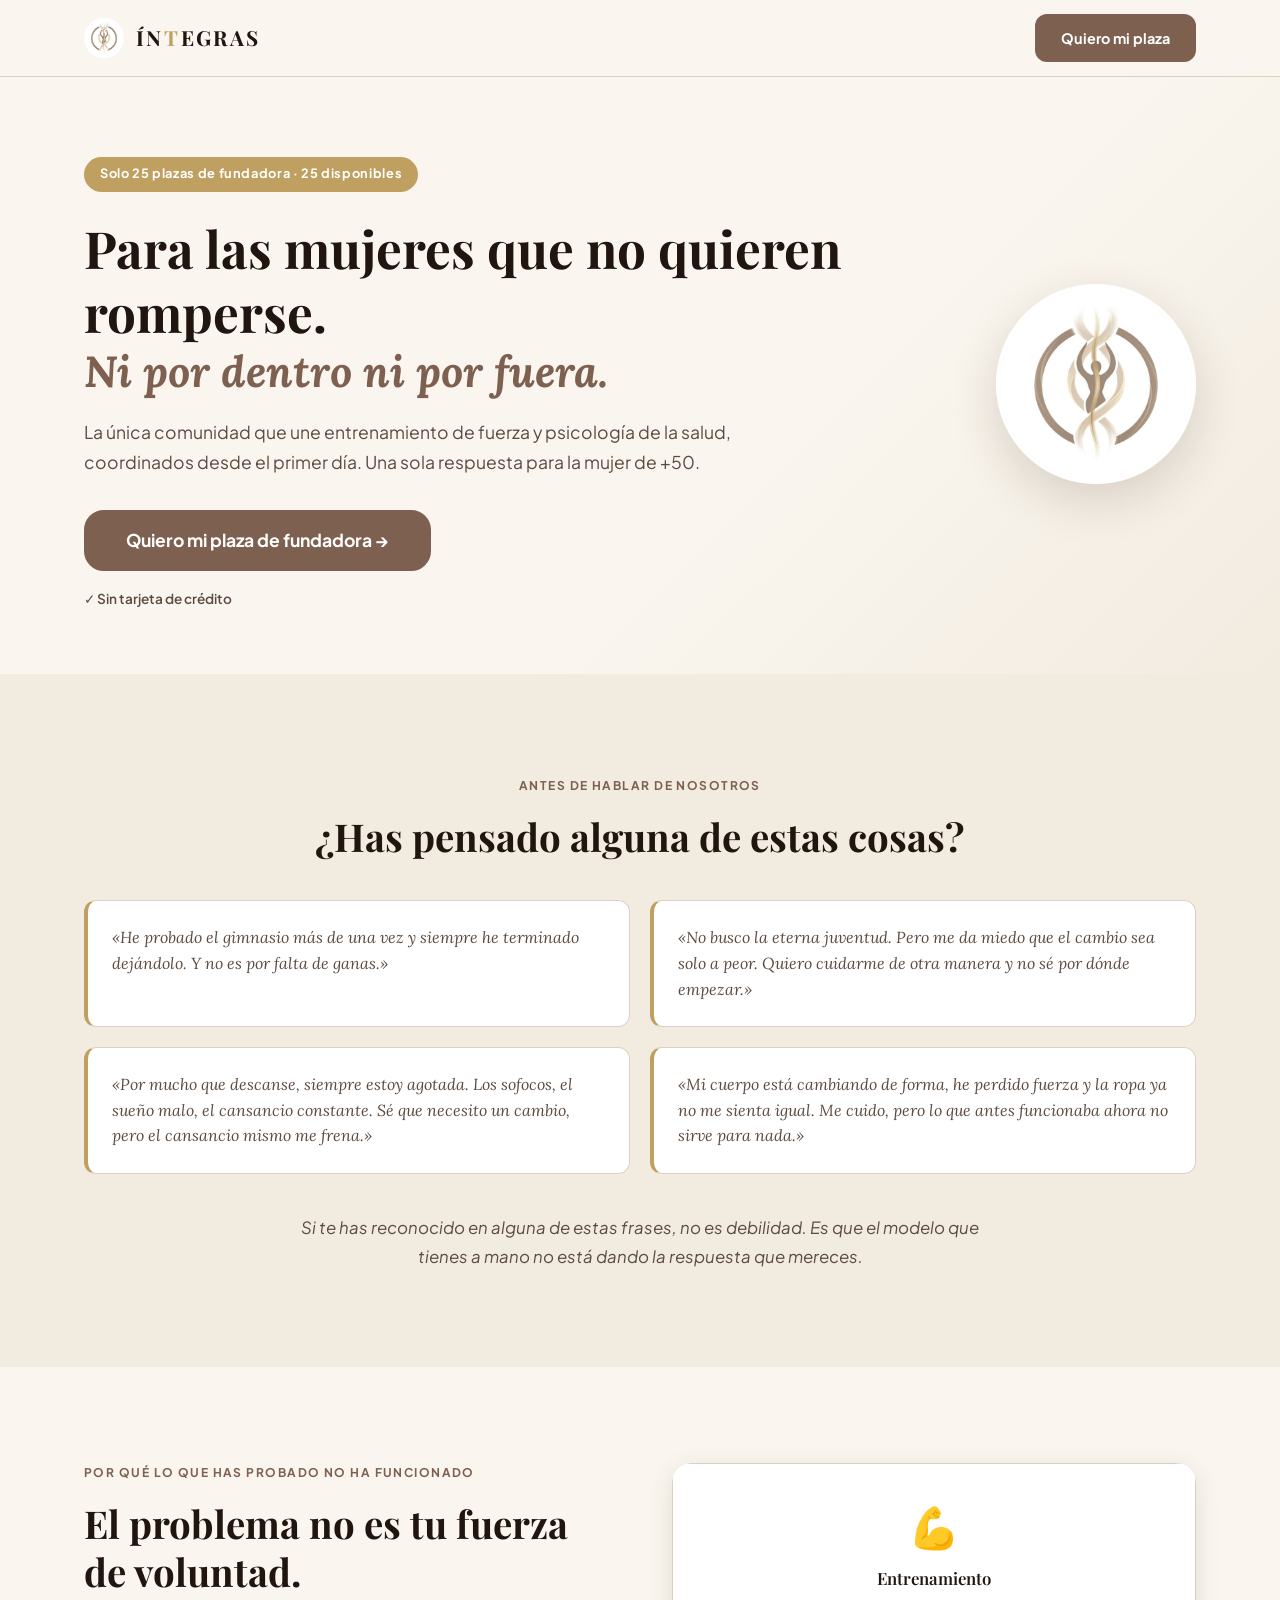
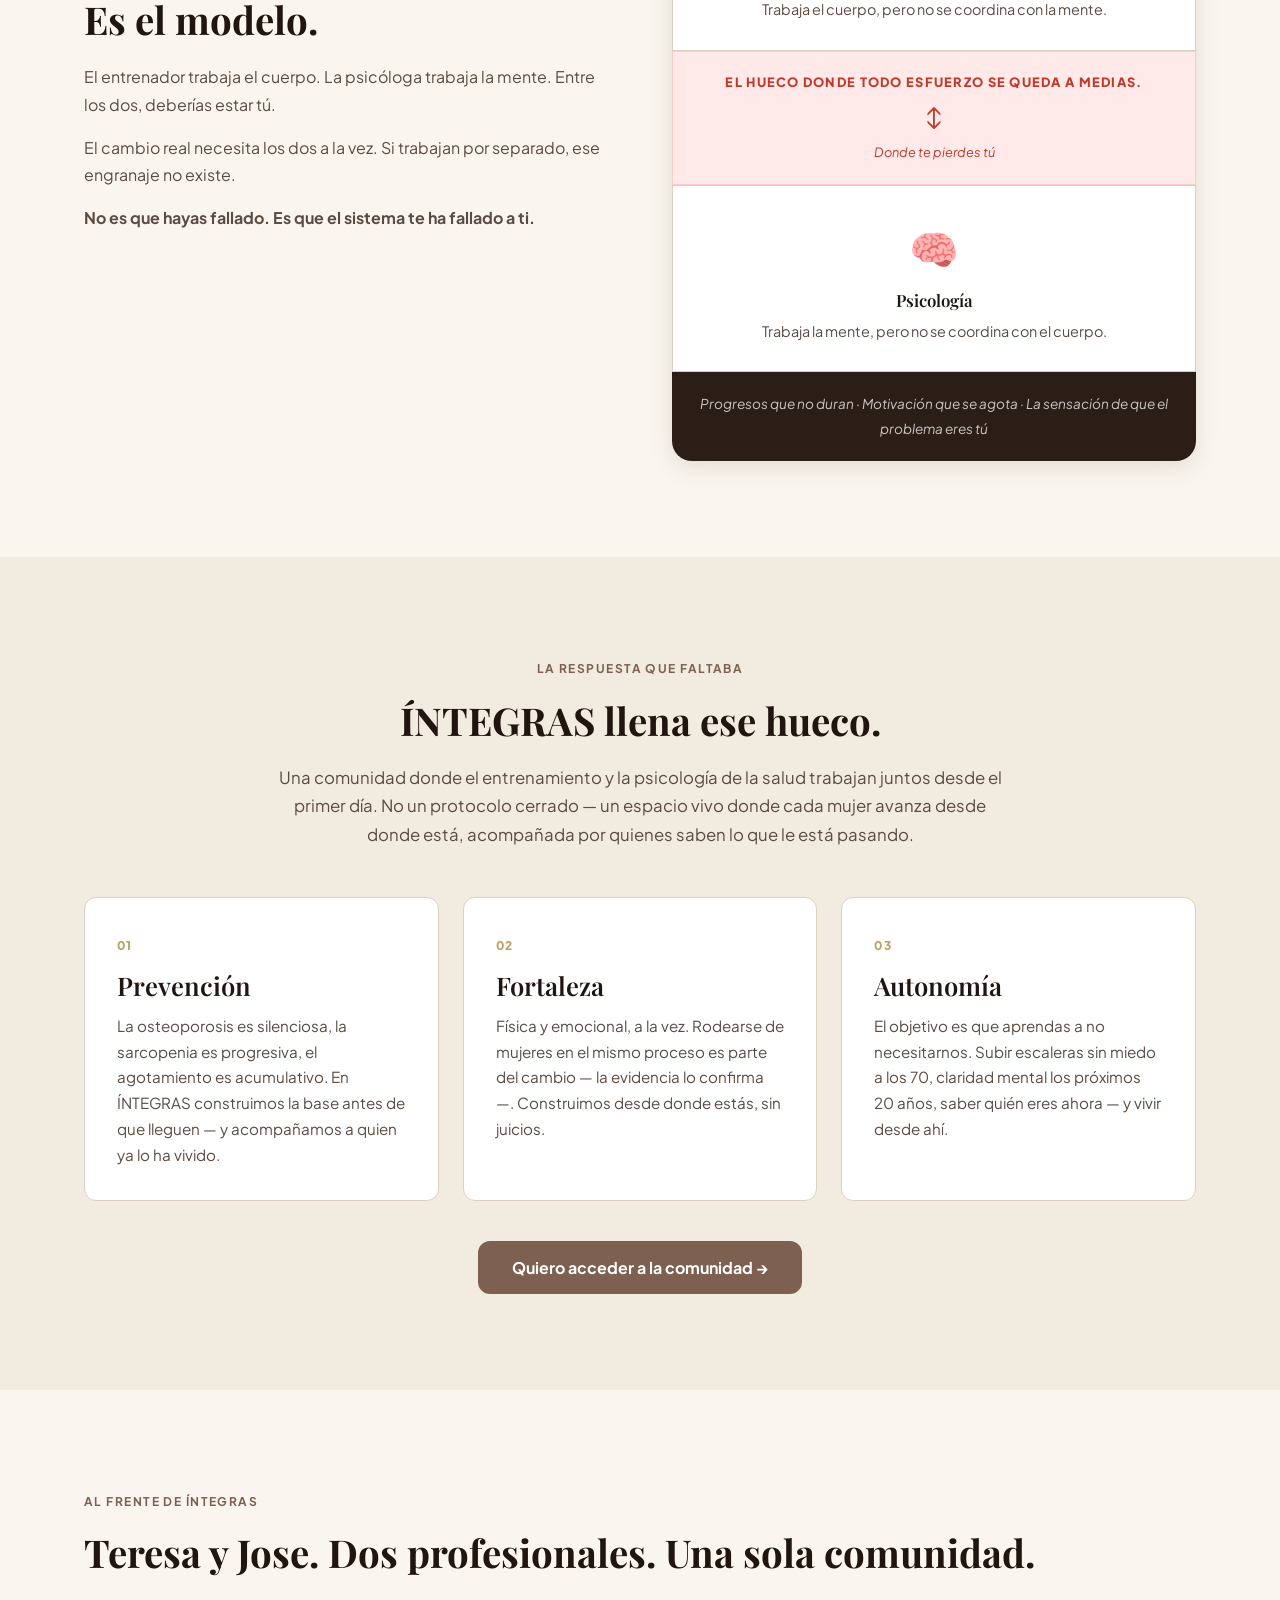
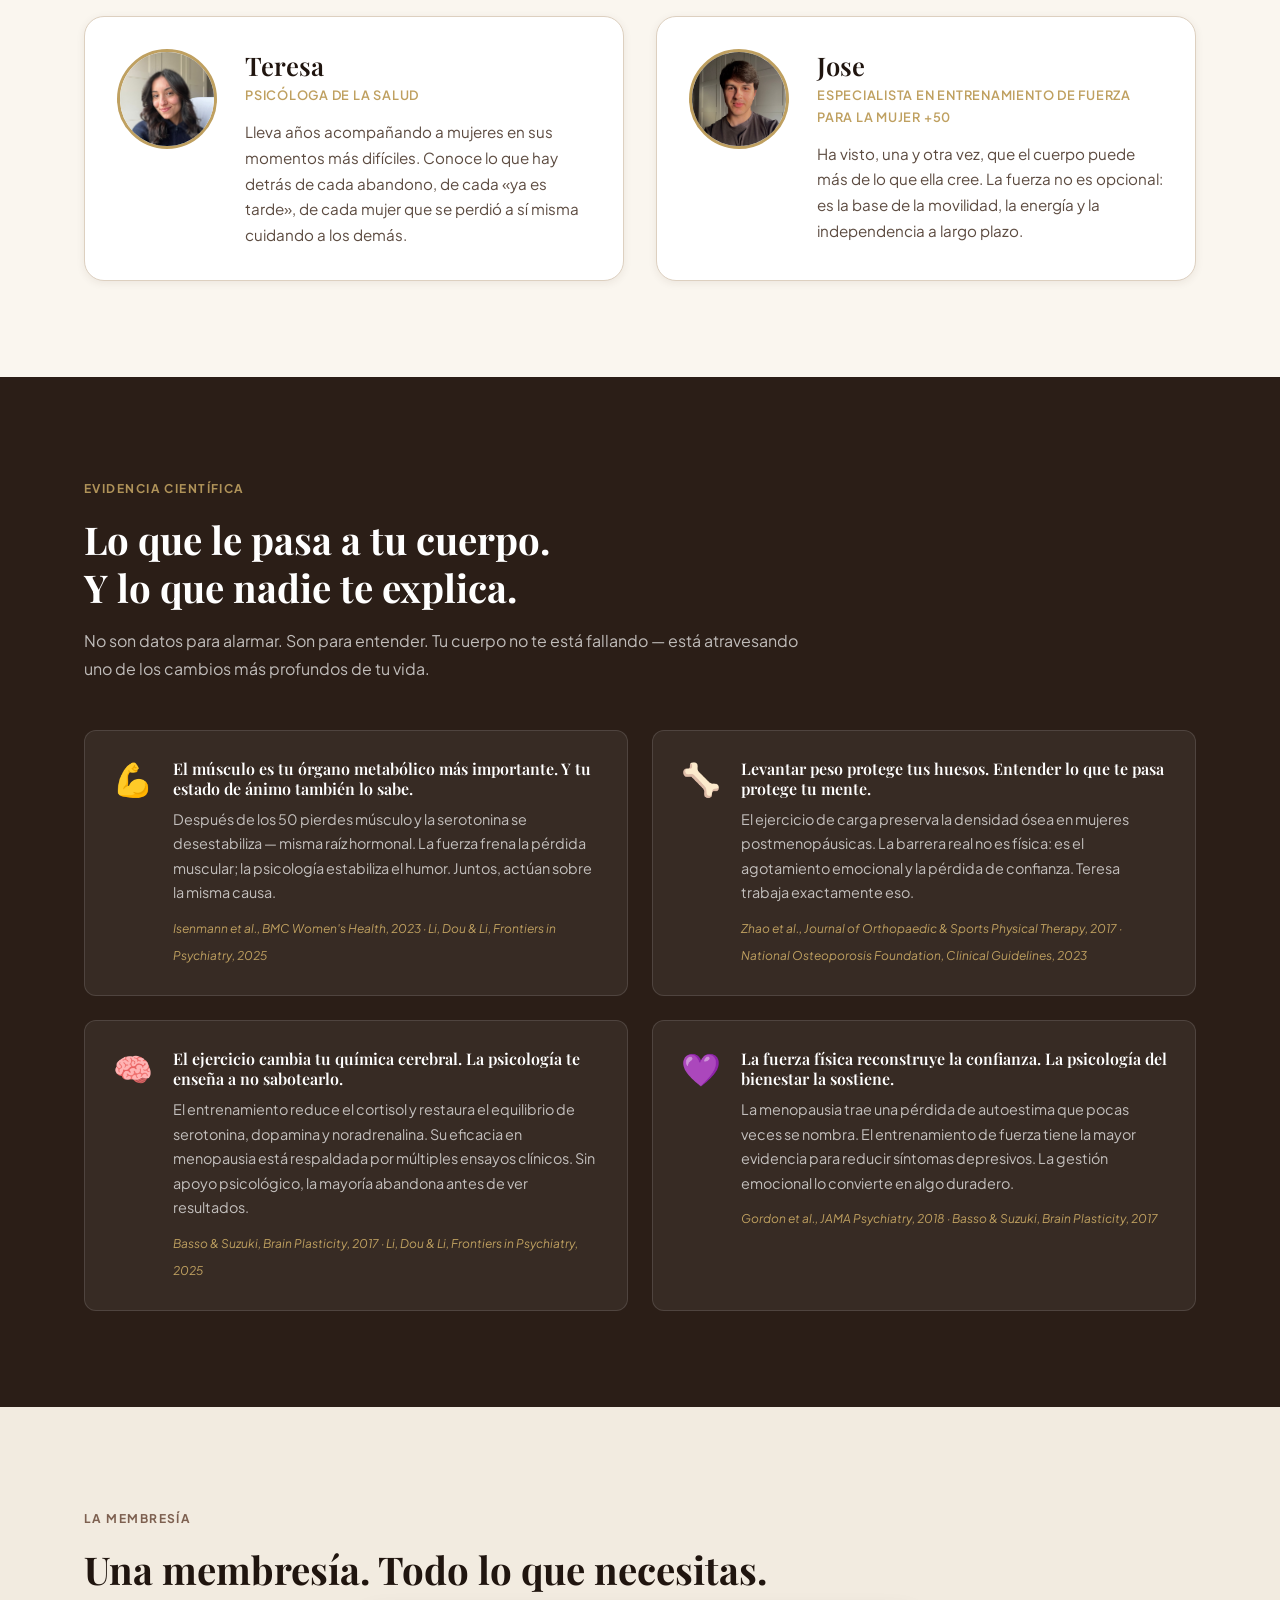
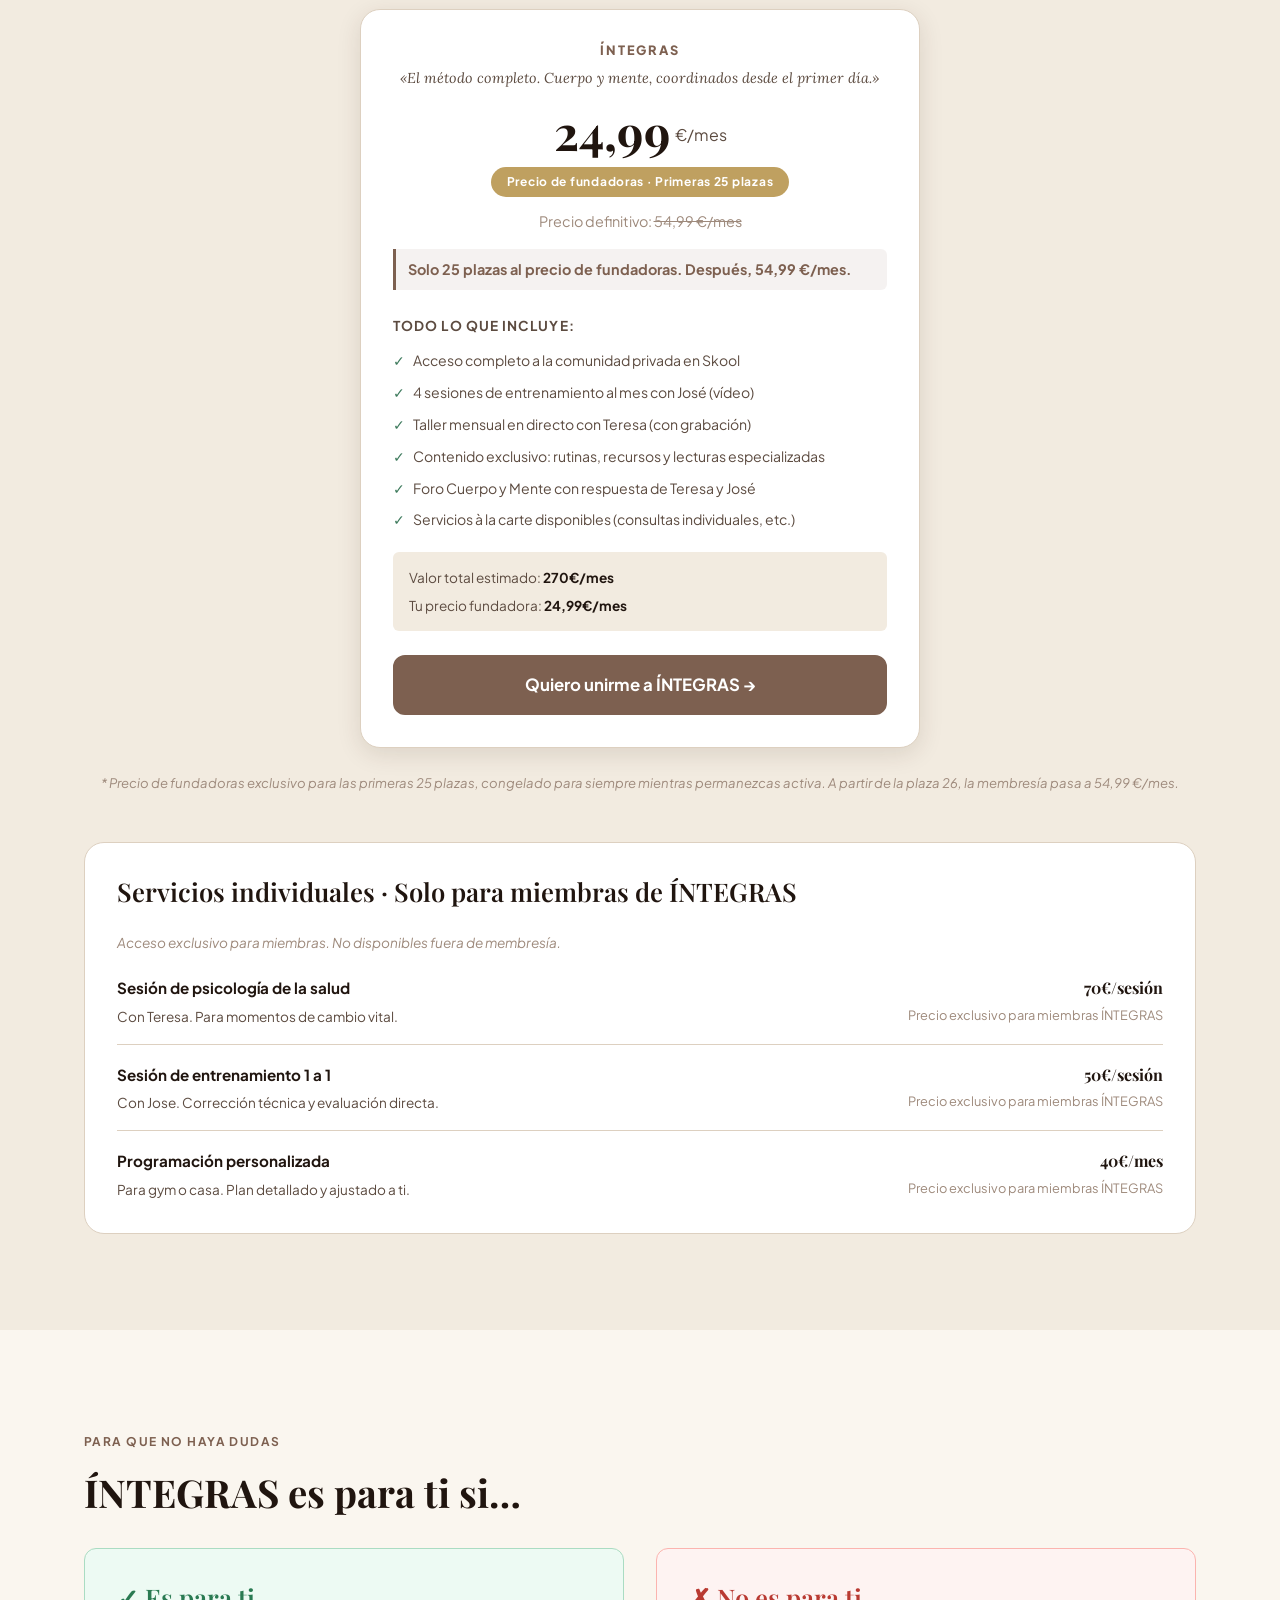
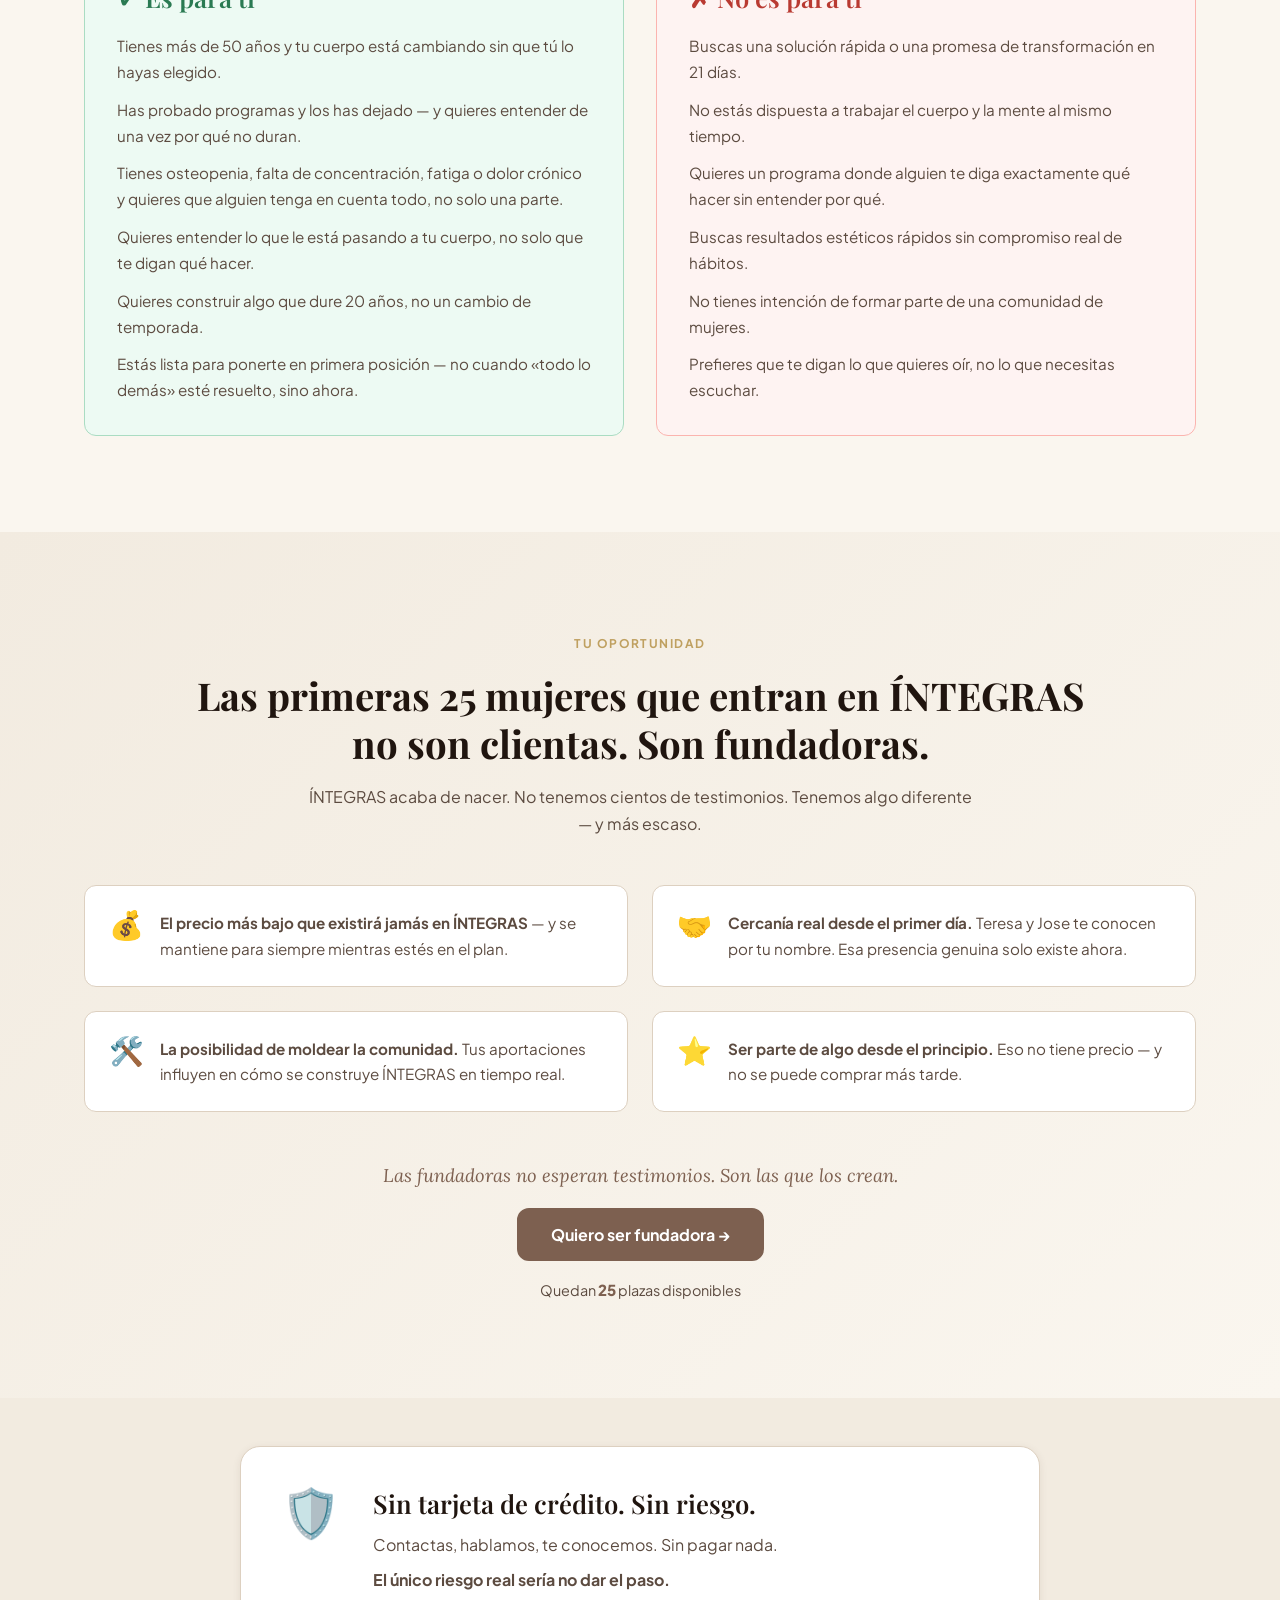
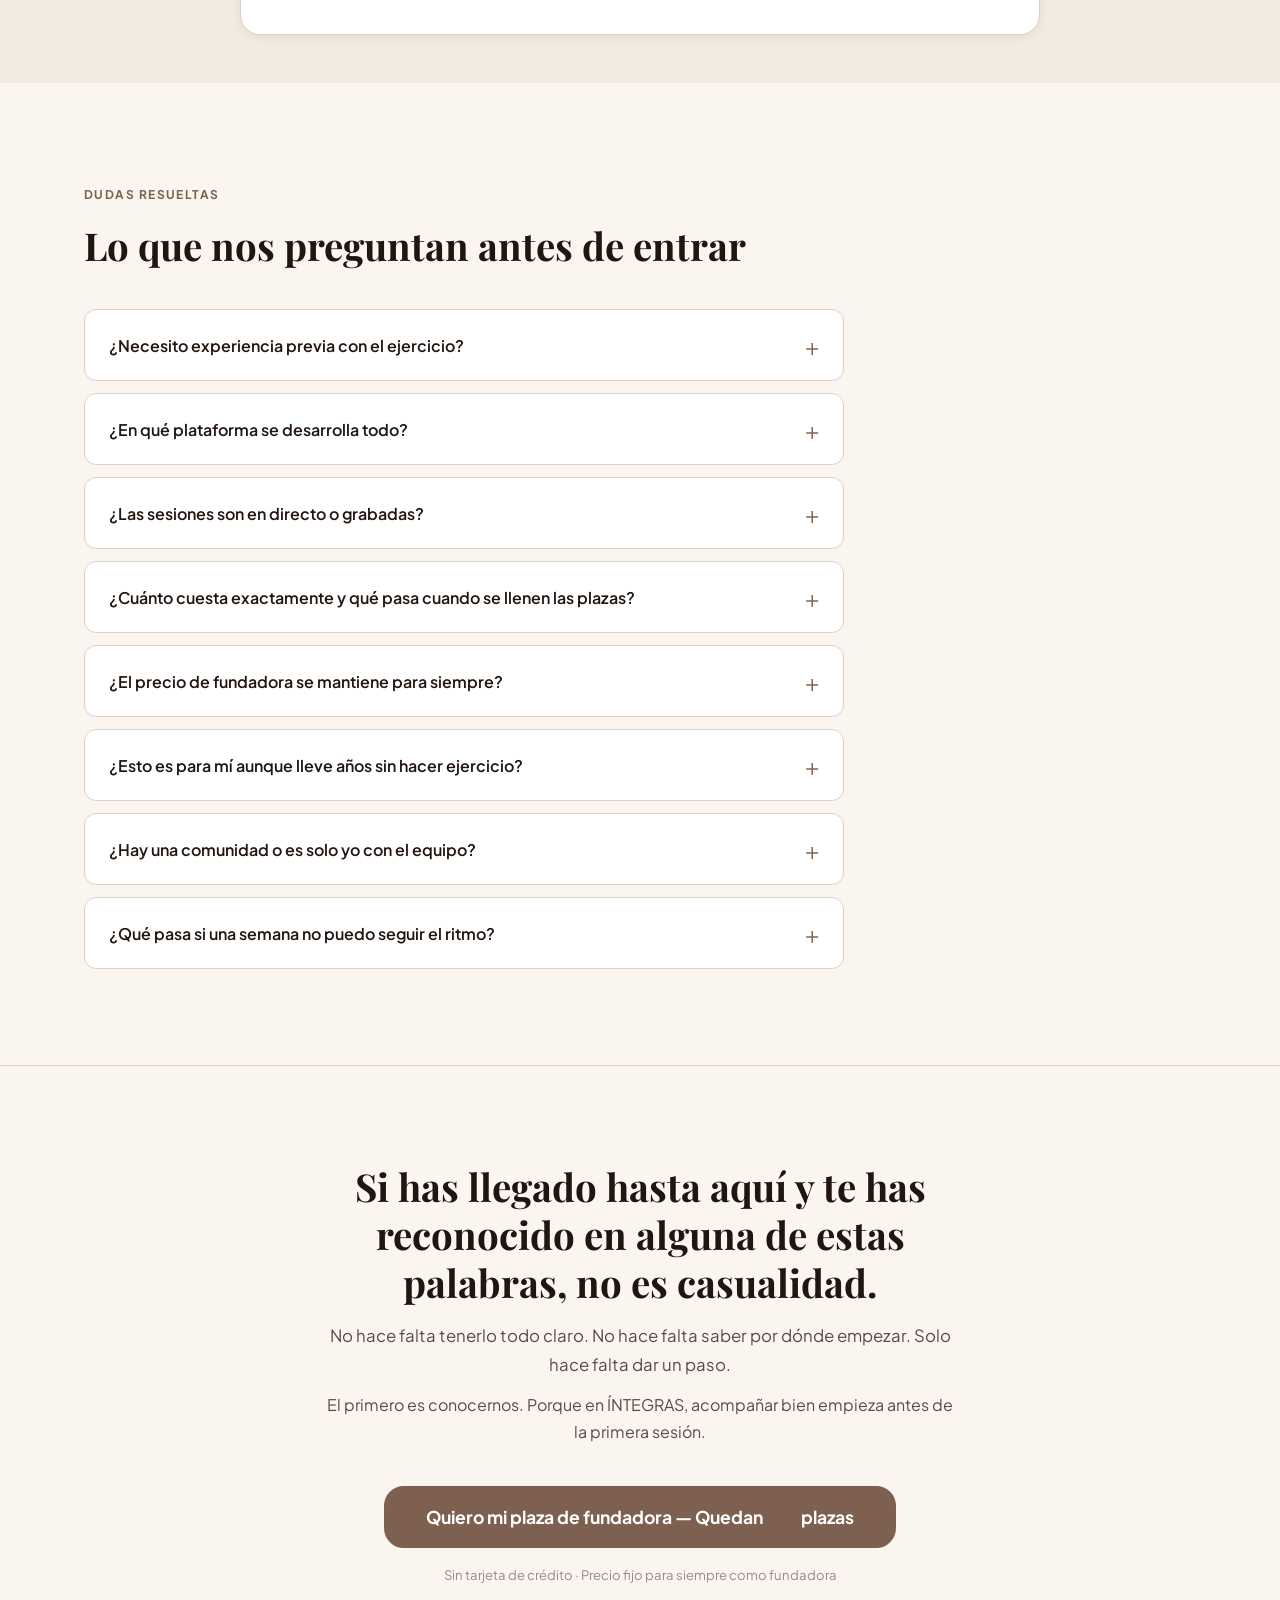
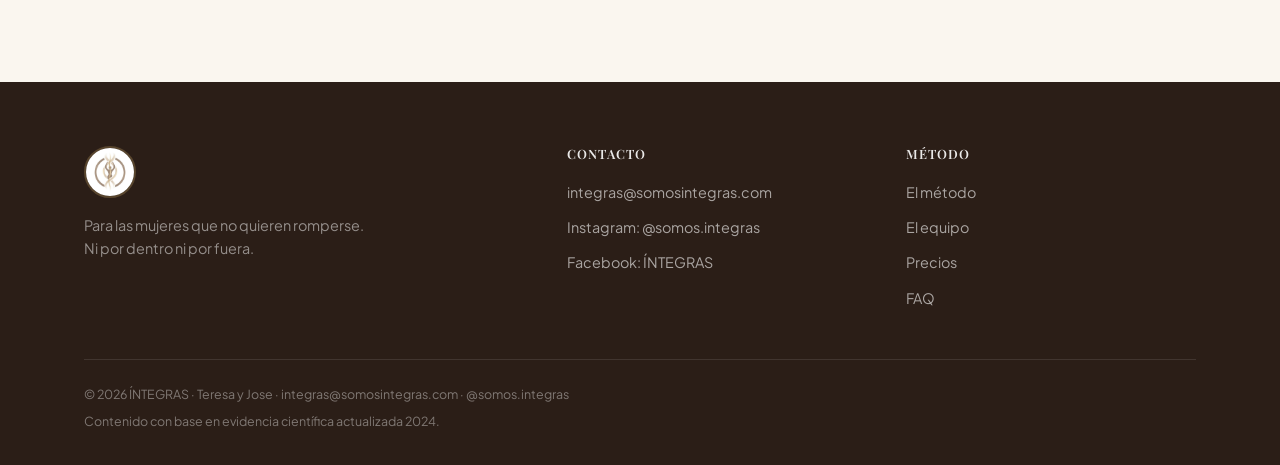
==== index.html @ 8144be1c "feat: unificación a membresía única ÍNTEGRAS 54,99€ — eliminación Pertenece/Transforma - Reemplaza l" ====
<!DOCTYPE html>
<html lang="es">
<head>
    <meta charset="UTF-8">
    <meta name="viewport" content="width=device-width, initial-scale=1.0">
    <title>ÍNTEGRAS — Para las mujeres que no quieren romperse</title>

    <meta name="description" content="Entrenamiento de fuerza y psicología de la salud, coordinados. El método para la mujer de +50 que ya ha decidido que es su momento.">
    <meta property="og:title" content="ÍNTEGRAS — Para las mujeres que no quieren romperse">
    <meta property="og:description" content="El primer método que une fuerza y mente, coordinados desde el primer día.">
    <meta property="og:image" content="./images/logo.jpg">
    <meta property="og:type" content="website">
    <meta name="twitter:card" content="summary_large_image">
    <meta name="theme-color" content="#FAF6EF">

    <link rel="icon" href="data:image/svg+xml,<svg xmlns=%22http://www.w3.org/2000/svg%22 viewBox=%220 0 100 100%22><text y=%22.9em%22 font-size=%2290%22>💪</text></svg>">
    <link rel="preconnect" href="https://fonts.googleapis.com">
    <link rel="preconnect" href="https://fonts.gstatic.com" crossorigin>
    <link href="https://fonts.googleapis.com/css2?family=Lora:ital,wght@0,400;0,600;1,400;1,600&family=Playfair+Display:ital,wght@0,700;1,700&family=Plus+Jakarta+Sans:wght@400;600;700;800&display=swap" rel="stylesheet">
    <link rel="preload" href="./css/styles.css" as="style">
    <link rel="stylesheet" href="./css/styles.css">

    <!-- Optimizaciones móvil complementarias al stylesheet externo -->
    <style>
        /* Defensa global: evita overflow de palabras largas en español */
        p, li, h1, h2, h3, h4 { overflow-wrap: break-word; }

        @media (max-width: 576px) {
            /* Lista de valor: el precio tachado pasa a su propia línea en tarjetas estrechas */
            .valor-lista li { flex-wrap: wrap; }
            .val { margin-left: 0; flex-basis: 100%; padding-top: .15rem; }

            /* Dato-card: apilar emoji sobre el texto para mejor escaneo vertical */
            .dato-card { flex-direction: column; }
            .dato-emoji { font-size: 1.5rem; margin-top: 0; }

            /* Texto sub del héroe: aumentar interlineado en pantalla estrecha */
            .hero-sub { line-height: 1.75; }

            /* Pill de urgencia: centrada y con salto de línea limpio */
            .urgency-pill { display: block; text-align: center; width: fit-content; margin-inline: auto; margin-bottom: 1.25rem; }

            /* Sección datos: sub-texto con mayor interlineado para no aglomerar */
            .datos-sub { line-height: 1.8; }

            /* Carta de servicios: ajustar nota */
            .carta-nota { font-size: .8rem; }
        }
    </style>
</head>
<body>

<!-- ============================================================
     HEADER — Logo + CTA única (Peep Laja: eliminar salidas)
     ============================================================ -->
<header class="header" id="top">
    <div class="container header-inner">
        <a href="#top" class="logo">
            <img src="./images/logo.jpg" alt="ÍNTEGRAS" class="logo-img" fetchpriority="high" decoding="sync">
            <span>ÍN<em>T</em>EGRAS</span>
        </a>
        <button class="btn-cta header-cta js-open-modal">Quiero mi plaza</button>
    </div>
</header>


<!-- ============================================================
     SECCIÓN 1 — HERO
     Wiebe: responde ¿qué es? ¿para quién? ¿qué hace por mí?
     Aagaard: CTA en primera persona + sub-copy que elimina ansiedad
     ============================================================ -->
<section class="hero" id="inicio">
    <div class="container hero-inner">
        <div class="hero-copy">
            <span class="urgency-pill">Solo 25 plazas de fundadora · <strong>25 disponibles</strong></span>

            <h1>
                Para las mujeres que no quieren romperse.<br>
                <span class="serif">Ni por dentro ni por fuera.</span>
            </h1>

            <p class="hero-sub">
                La única comunidad que une entrenamiento de fuerza y psicología de la salud, coordinados desde el primer día.
                Una sola respuesta para la mujer de +50.
            </p>

            <div class="hero-cta-group">
                <button class="btn-cta btn-lg js-open-modal">
                    Quiero mi plaza de fundadora →
                </button>
                <ul class="trust-bar">
                    <li>✓ Sin tarjeta de crédito</li>
                </ul>
            </div>
        </div>

        <div class="hero-visual">
            <img src="./images/logo.jpg" alt="ÍNTEGRAS" class="hero-logo-img" loading="lazy" decoding="async">
        </div>
    </div>
</section>


<!-- ============================================================
     SECCIÓN 2 — RECONOCIMIENTO (Voice of Customer — Wiebe)
     Usa sus propias palabras. Antes de hablar del producto.
     ============================================================ -->
<section class="reconocimiento anim" id="reconocimiento">
    <div class="container">
        <span class="section-label">Antes de hablar de nosotros</span>
        <h2>¿Has pensado alguna de estas cosas?</h2>

        <div class="voc-grid">
            <div class="voc-item anim delay-1">
                «He probado el gimnasio más de una vez y siempre he terminado dejándolo. Y no es por falta de ganas.»
            </div>
            <div class="voc-item anim delay-2">
                «No busco la eterna juventud. Pero me da miedo que el cambio sea solo a peor. Quiero cuidarme de otra manera y no sé por dónde empezar.»
            </div>
            <div class="voc-item anim delay-3">
                «Por mucho que descanse, siempre estoy agotada. Los sofocos, el sueño malo, el cansancio constante. Sé que necesito un cambio, pero el cansancio mismo me frena.»
            </div>
            <div class="voc-item anim delay-4">
                «Mi cuerpo está cambiando de forma, he perdido fuerza y la ropa ya no me sienta igual. Me cuido, pero lo que antes funcionaba ahora no sirve para nada.»
            </div>
        </div>

        <p class="voc-cierre anim">
            Si te has reconocido en alguna de estas frases, no es debilidad.
            Es que el modelo que tienes a mano no está dando la respuesta que mereces.
        </p>
    </div>
</section>


<!-- ============================================================
     SECCIÓN 3 — LA CAUSA RAÍZ (Schwartz: el mecanismo único)
     Por qué todo lo anterior falla. El hueco que ÍNTEGRAS llena.
     ============================================================ -->
<section class="causa anim" id="causa">
    <div class="container causa-inner">
        <div class="causa-copy">
            <span class="section-label">Por qué lo que has probado no ha funcionado</span>
            <h2>El problema no es tu fuerza de voluntad.<br>Es el modelo.</h2>
            <p>El entrenador trabaja el cuerpo. La psicóloga trabaja la mente. Entre los dos, deberías estar tú.</p>
            <p>El cambio real necesita los dos a la vez. Si trabajan por separado, ese engranaje no existe.</p>
            <p><strong>No es que hayas fallado. Es que el sistema te ha fallado a ti.</strong></p>
        </div>

        <div class="causa-diagram anim delay-2">
            <div class="diagrama-bloque bloque-a">
                <span>💪</span>
                <h4>Entrenamiento</h4>
                <p>Trabaja el cuerpo, pero no se coordina con la mente.</p>
            </div>
            <div class="diagrama-gap">
                <span class="gap-label">El hueco donde todo esfuerzo se queda a medias.</span>
                <span class="gap-icon">↕</span>
                <small>Donde te pierdes tú</small>
            </div>
            <div class="diagrama-bloque bloque-b">
                <span>🧠</span>
                <h4>Psicología</h4>
                <p>Trabaja la mente, pero no se coordina con el cuerpo.</p>
            </div>
            <div class="diagrama-resultado">
                Progresos que no duran · Motivación que se agota · La sensación de que el problema eres tú
            </div>
        </div>
    </div>
</section>


<!-- ============================================================
     SECCIÓN 4 — LA SOLUCIÓN (Big Idea — Schwartz)
     El mecanismo único. Cómo ÍNTEGRAS resuelve lo que falla.
     ============================================================ -->
<section class="solucion anim" id="metodo">
    <div class="container">
        <span class="section-label">La respuesta que faltaba</span>
        <h2>ÍNTEGRAS llena ese hueco.</h2>
        <p class="solucion-sub">
            Una comunidad donde el entrenamiento y la psicología de la salud trabajan juntos desde el primer día.
            No un protocolo cerrado — un espacio vivo donde cada mujer avanza desde donde está,
            acompañada por quienes saben lo que le está pasando.
        </p>

        <div class="pilares-grid">
            <div class="pilar-card anim delay-1">
                <span class="pilar-num">01</span>
                <h3>Prevención</h3>
                <p>La osteoporosis es silenciosa, la sarcopenia es progresiva, el agotamiento es acumulativo. En ÍNTEGRAS construimos la base antes de que lleguen — y acompañamos a quien ya lo ha vivido.</p>
            </div>
            <div class="pilar-card anim delay-2">
                <span class="pilar-num">02</span>
                <h3>Fortaleza</h3>
                <p>Física y emocional, a la vez. Rodearse de mujeres en el mismo proceso es parte del cambio — la evidencia lo confirma —. Construimos desde donde estás, sin juicios.</p>
            </div>
            <div class="pilar-card anim delay-3">
                <span class="pilar-num">03</span>
                <h3>Autonomía</h3>
                <p>El objetivo es que aprendas a no necesitarnos. Subir escaleras sin miedo a los 70, claridad mental los próximos 20 años, saber quién eres ahora — y vivir desde ahí.</p>
            </div>
        </div>

        <div class="solucion-cta">
            <button class="btn-cta js-open-modal">Quiero acceder a la comunidad →</button>
        </div>
    </div>
</section>


<!-- ============================================================
     SECCIÓN 5 — EL EQUIPO (Credibilidad — Peep Laja)
     Trust building. Personas reales, no perfiles corporativos.
     ============================================================ -->
<section class="equipo anim" id="equipo">
    <div class="container">
        <span class="section-label">Al frente de ÍNTEGRAS</span>
        <h2>Teresa y Jose. Dos profesionales. Una sola comunidad.</h2>

        <div class="equipo-grid">
            <div class="equipo-card anim delay-1">
                <div class="equipo-foto-wrap">
                    <img src="./images/teresa.jpg" alt="Teresa, psicóloga de la salud en ÍNTEGRAS" class="equipo-foto foto-teresa" loading="lazy" decoding="async">
                </div>
                <div class="equipo-info">
                    <h3>Teresa</h3>
                    <span class="equipo-rol">Psicóloga de la salud</span>
                    <p>Lleva años acompañando a mujeres en sus momentos más difíciles. Conoce lo que hay detrás de cada abandono, de cada «ya es tarde», de cada mujer que se perdió a sí misma cuidando a los demás.</p>
                </div>
            </div>

            <div class="equipo-card anim delay-2">
                <div class="equipo-foto-wrap">
                    <img src="./images/jose.jpg" alt="Jose, especialista en entrenamiento de fuerza para mujer +50" class="equipo-foto foto-jose" loading="lazy" decoding="async">
                </div>
                <div class="equipo-info">
                    <h3>Jose</h3>
                    <span class="equipo-rol">Especialista en entrenamiento de fuerza para la mujer +50</span>
                    <p>Ha visto, una y otra vez, que el cuerpo puede más de lo que ella cree. La fuerza no es opcional: es la base de la movilidad, la energía y la independencia a largo plazo.</p>
                </div>
            </div>
        </div>

    </div>
</section>


<!-- ============================================================
     SECCIÓN 6 — EVIDENCIA (Proof — Peep Laja)
     Datos reales que validan el problema. Sin alarmar. Para entender.
     ============================================================ -->
<section class="datos anim" id="datos">
    <div class="container">
        <span class="section-label">Evidencia científica</span>
        <h2>Lo que le pasa a tu cuerpo.<br>Y lo que nadie te explica.</h2>
        <p class="datos-sub">No son datos para alarmar. Son para entender. Tu cuerpo no te está fallando — está atravesando uno de los cambios más profundos de tu vida.</p>

        <div class="datos-grid">
            <div class="dato-card anim delay-1">
                <span class="dato-emoji">💪</span>
                <div>
                    <h3>El músculo es tu órgano metabólico más importante. Y tu estado de ánimo también lo sabe.</h3>
                    <p>Después de los 50 pierdes músculo y la serotonina se desestabiliza — misma raíz hormonal. La fuerza frena la pérdida muscular; la psicología estabiliza el humor. Juntos, actúan sobre la misma causa.</p>
                    <span class="dato-fuente">Isenmann et al., BMC Women's Health, 2023 · Li, Dou &amp; Li, Frontiers in Psychiatry, 2025</span>
                </div>
            </div>
            <div class="dato-card anim delay-2">
                <span class="dato-emoji">🦴</span>
                <div>
                    <h3>Levantar peso protege tus huesos. Entender lo que te pasa protege tu mente.</h3>
                    <p>El ejercicio de carga preserva la densidad ósea en mujeres postmenopáusicas. La barrera real no es física: es el agotamiento emocional y la pérdida de confianza. Teresa trabaja exactamente eso.</p>
                    <span class="dato-fuente">Zhao et al., Journal of Orthopaedic &amp; Sports Physical Therapy, 2017 · National Osteoporosis Foundation, Clinical Guidelines, 2023</span>
                </div>
            </div>
            <div class="dato-card anim delay-3">
                <span class="dato-emoji">🧠</span>
                <div>
                    <h3>El ejercicio cambia tu química cerebral. La psicología te enseña a no sabotearlo.</h3>
                    <p>El entrenamiento reduce el cortisol y restaura el equilibrio de serotonina, dopamina y noradrenalina. Su eficacia en menopausia está respaldada por múltiples ensayos clínicos. Sin apoyo psicológico, la mayoría abandona antes de ver resultados.</p>
                    <span class="dato-fuente">Basso &amp; Suzuki, Brain Plasticity, 2017 · Li, Dou &amp; Li, Frontiers in Psychiatry, 2025</span>
                </div>
            </div>
            <div class="dato-card anim delay-4">
                <span class="dato-emoji">💜</span>
                <div>
                    <h3>La fuerza física reconstruye la confianza. La psicología del bienestar la sostiene.</h3>
                    <p>La menopausia trae una pérdida de autoestima que pocas veces se nombra. El entrenamiento de fuerza tiene la mayor evidencia para reducir síntomas depresivos. La gestión emocional lo convierte en algo duradero.</p>
                    <span class="dato-fuente">Gordon et al., JAMA Psychiatry, 2018 · Basso &amp; Suzuki, Brain Plasticity, 2017</span>
                </div>
            </div>
        </div>
    </div>
</section>


<!-- ============================================================
     SECCIÓN 7 — LA OFERTA (Value Stack — Hormozi / Brunson)
     Muestra el valor ANTES del precio. Selector de periodo.
     ============================================================ -->
<section class="oferta anim" id="tarifas">
    <div class="container">
        <span class="section-label">La membresía</span>
        <h2>Una membresía. Todo lo que necesitas.</h2>

        <div class="plan-unico-wrap">
            <div class="plan-card plan-unico">
                <div class="plan-head">
                    <h3 class="plan-nombre">ÍNTEGRAS</h3>
                    <p class="plan-claim">«El método completo. Cuerpo y mente, coordinados desde el primer día.»</p>

                    <div class="plan-precio-fundadora-wrap">
                        <div class="plan-precio-wrap">
                            <span class="plan-precio">24,99</span>
                            <span class="plan-precio-suf">€/mes</span>
                        </div>
                        <span class="plan-badge-fundadora">Precio de fundadoras · Primeras 25 plazas</span>
                        <p class="plan-precio-definitivo">Precio definitivo: <s>54,99 €/mes</s></p>
                    </div>

                    <p class="plan-urgencia">Solo 25 plazas al precio de fundadoras. Después, 54,99 €/mes.</p>
                </div>

                <div class="plan-value-stack">
                    <p class="valor-titulo">Todo lo que incluye:</p>
                    <ul class="valor-lista">
                        <li><span class="ck">✓</span> Acceso completo a la comunidad privada en Skool</li>
                        <li><span class="ck">✓</span> 4 sesiones de entrenamiento al mes con José (vídeo)</li>
                        <li><span class="ck">✓</span> Taller mensual en directo con Teresa (con grabación)</li>
                        <li><span class="ck">✓</span> Contenido exclusivo: rutinas, recursos y lecturas especializadas</li>
                        <li><span class="ck">✓</span> Foro Cuerpo y Mente con respuesta de Teresa y José</li>
                        <li><span class="ck">✓</span> Servicios à la carte disponibles (consultas individuales, etc.)</li>
                    </ul>
                    <div class="valor-resumen">
                        <span>Valor total estimado: <strong>270€/mes</strong></span>
                        <span>Tu precio fundadora: <strong>24,99€/mes</strong></span>
                    </div>
                </div>

                <button class="btn-cta btn-full js-open-modal">Quiero unirme a ÍNTEGRAS →</button>
            </div>
        </div>

        <p class="plan-nota">
            * Precio de fundadoras exclusivo para las primeras 25 plazas, congelado para siempre mientras permanezcas activa. A partir de la plaza 26, la membresía pasa a 54,99 €/mes.
        </p>

        <!-- Servicios a la carta -->
        <div class="carta-wrap anim">
            <h3>Servicios individuales · Solo para miembras de ÍNTEGRAS</h3>
            <p class="carta-nota">Acceso exclusivo para miembras. No disponibles fuera de membresía.</p>
            <div class="carta-grid">
                <div class="carta-item">
                    <div>
                        <strong>Sesión de psicología de la salud</strong>
                        <p>Con Teresa. Para momentos de cambio vital.</p>
                    </div>
                    <div class="carta-precios">
                        <span class="carta-precio">70€/sesión</span>
                        <span class="carta-desc-miembra">Precio exclusivo para miembras ÍNTEGRAS</span>
                    </div>
                </div>
                <div class="carta-item">
                    <div>
                        <strong>Sesión de entrenamiento 1 a 1</strong>
                        <p>Con Jose. Corrección técnica y evaluación directa.</p>
                    </div>
                    <div class="carta-precios">
                        <span class="carta-precio">50€/sesión</span>
                        <span class="carta-desc-miembra">Precio exclusivo para miembras ÍNTEGRAS</span>
                    </div>
                </div>
                <div class="carta-item">
                    <div>
                        <strong>Programación personalizada</strong>
                        <p>Para gym o casa. Plan detallado y ajustado a ti.</p>
                    </div>
                    <div class="carta-precios">
                        <span class="carta-precio">40€/mes</span>
                        <span class="carta-desc-miembra">Precio exclusivo para miembras ÍNTEGRAS</span>
                    </div>
                </div>
            </div>
        </div>
    </div>
</section>


<!-- ============================================================
     SECCIÓN 8 — PARA QUIÉN / NO PARA QUIÉN (Hormozi)
     Qualifica al lead. Aumenta deseo en los correctos.
     ============================================================ -->
<section class="para-quien anim" id="para-quien">
    <div class="container">
        <span class="section-label">Para que no haya dudas</span>
        <h2>ÍNTEGRAS es para ti si…</h2>

        <div class="pq-grid">
            <div class="pq-col es-para anim delay-1">
                <h3>✓ Es para ti</h3>
                <ul>
                    <li>Tienes más de 50 años y tu cuerpo está cambiando sin que tú lo hayas elegido.</li>
                    <li>Has probado programas y los has dejado — y quieres entender de una vez por qué no duran.</li>
                    <li>Tienes osteopenia, falta de concentración, fatiga o dolor crónico y quieres que alguien tenga en cuenta todo, no solo una parte.</li>
                    <li>Quieres entender lo que le está pasando a tu cuerpo, no solo que te digan qué hacer.</li>
                    <li>Quieres construir algo que dure 20 años, no un cambio de temporada.</li>
                    <li>Estás lista para ponerte en primera posición — no cuando «todo lo demás» esté resuelto, sino ahora.</li>
                </ul>
            </div>
            <div class="pq-col no-para anim delay-2">
                <h3>✗ No es para ti</h3>
                <ul>
                    <li>Buscas una solución rápida o una promesa de transformación en 21 días.</li>
                    <li>No estás dispuesta a trabajar el cuerpo y la mente al mismo tiempo.</li>
                    <li>Quieres un programa donde alguien te diga exactamente qué hacer sin entender por qué.</li>
                    <li>Buscas resultados estéticos rápidos sin compromiso real de hábitos.</li>
                    <li>No tienes intención de formar parte de una comunidad de mujeres.</li>
                    <li>Prefieres que te digan lo que quieres oír, no lo que necesitas escuchar.</li>
                </ul>
            </div>
        </div>
    </div>
</section>


<!-- ============================================================
     SECCIÓN 9 — FUNDADORAS (Brunson: urgencia honesta)
     El valor único del momento de lanzamiento.
     ============================================================ -->
<section class="fundadoras anim" id="fundadoras">
    <div class="container">
        <span class="section-label badge-gold-label">Tu oportunidad</span>
        <h2>Las primeras 25 mujeres que entran en ÍNTEGRAS<br>no son clientas. Son fundadoras.</h2>
        <p class="fundadoras-sub">ÍNTEGRAS acaba de nacer. No tenemos cientos de testimonios. Tenemos algo diferente — y más escaso.</p>

        <div class="fi-grid">
            <div class="fi-item anim delay-1">
                <span class="fi-icon">💰</span>
                <p><strong>El precio más bajo que existirá jamás en ÍNTEGRAS</strong> — y se mantiene para siempre mientras estés en el plan.</p>
            </div>
            <div class="fi-item anim delay-2">
                <span class="fi-icon">🤝</span>
                <p><strong>Cercanía real desde el primer día.</strong> Teresa y Jose te conocen por tu nombre. Esa presencia genuina solo existe ahora.</p>
            </div>
            <div class="fi-item anim delay-3">
                <span class="fi-icon">🛠️</span>
                <p><strong>La posibilidad de moldear la comunidad.</strong> Tus aportaciones influyen en cómo se construye ÍNTEGRAS en tiempo real.</p>
            </div>
            <div class="fi-item anim delay-4">
                <span class="fi-icon">⭐</span>
                <p><strong>Ser parte de algo desde el principio.</strong> Eso no tiene precio — y no se puede comprar más tarde.</p>
            </div>
        </div>

        <div class="fi-cierre anim">
            <p class="fi-frase">Las fundadoras no esperan testimonios. Son las que los crean.</p>
            <button class="btn-cta js-open-modal">Quiero ser fundadora →</button>
            <p class="plazas-aviso">Quedan <span class="plazas-num">25</span> plazas disponibles</p>
        </div>
    </div>
</section>


<!-- ============================================================
     SECCIÓN 10 — ELIMINACIÓN DE RIESGO (Aagaard + Hormozi)
     El miedo al compromiso es el freno nº1. Elimínalo aquí.
     ============================================================ -->
<section class="garantia anim">
    <div class="container garantia-inner">
        <div class="garantia-icon">🛡️</div>
        <div>
            <h3>Sin tarjeta de crédito. Sin riesgo.</h3>
            <p>Contactas, hablamos, te conocemos. Sin pagar nada.</p>
            <p><strong>El único riesgo real sería no dar el paso.</strong></p>
        </div>
    </div>
</section>


<!-- ============================================================
     SECCIÓN 11 — FAQ (Objeciones — Aagaard)
     Cada pregunta es una objeción disfrazada. Respóndela antes.
     ============================================================ -->
<section class="faq anim" id="faq">
    <div class="container">
        <span class="section-label">Dudas resueltas</span>
        <h2>Lo que nos preguntan antes de entrar</h2>

        <div class="faq-lista">
            <div class="faq-item">
                <button class="faq-preg">
                    <span>¿Necesito experiencia previa con el ejercicio?</span>
                    <span class="faq-icono">+</span>
                </button>
                <div class="faq-resp"><div class="faq-resp-inner">
                    No. Los entrenamientos de Jose se adaptan a cada mujer desde donde está. Empezamos desde cero, con total seguridad y progresión.
                </div></div>
            </div>
            <div class="faq-item">
                <button class="faq-preg">
                    <span>¿En qué plataforma se desarrolla todo?</span>
                    <span class="faq-icono">+</span>
                </button>
                <div class="faq-resp"><div class="faq-resp-inner">
                    En Skool — plataforma sencilla que integra el aula, el foro de comunidad y el calendario de directos. Todo en un solo lugar, sin complicaciones técnicas.
                </div></div>
            </div>
            <div class="faq-item">
                <button class="faq-preg">
                    <span>¿Las sesiones son en directo o grabadas?</span>
                    <span class="faq-icono">+</span>
                </button>
                <div class="faq-resp"><div class="faq-resp-inner">
                    Sesiones en directo cada semana y contenido grabado siempre disponible. Si no puedes asistir, las sesiones de Jose quedan grabadas para verlas cuando quieras.
                </div></div>
            </div>
            <div class="faq-item">
                <button class="faq-preg">
                    <span>¿Cuánto cuesta exactamente y qué pasa cuando se llenen las plazas?</span>
                    <span class="faq-icono">+</span>
                </button>
                <div class="faq-resp"><div class="faq-resp-inner">
                    La membresía ÍNTEGRAS tiene un precio de fundadoras de 24,99 €/mes para las primeras 25 plazas. Una vez cubiertas esas plazas, el precio sube a 54,99 €/mes. Las fundadoras conservan su precio bloqueado para siempre mientras permanezcan activas.
                </div></div>
            </div>
            <div class="faq-item">
                <button class="faq-preg">
                    <span>¿El precio de fundadora se mantiene para siempre?</span>
                    <span class="faq-icono">+</span>
                </button>
                <div class="faq-resp"><div class="faq-resp-inner">
                    Sí. El precio de 24,99 €/mes queda congelado para las primeras 25 fundadoras mientras permanezcan activas en la membresía. No importa cuánto suba el precio después: el tuyo no cambia.
                </div></div>
            </div>
            <div class="faq-item">
                <button class="faq-preg">
                    <span>¿Esto es para mí aunque lleve años sin hacer ejercicio?</span>
                    <span class="faq-icono">+</span>
                </button>
                <div class="faq-resp"><div class="faq-resp-inner">
                    Especialmente para ti. La mayoría de mujeres que llegan a ÍNTEGRAS llevan tiempo paradas o han probado cosas que no funcionaron. Jose empieza desde donde estás — sin juicios, sin comparaciones, con total seguridad.
                </div></div>
            </div>
            <div class="faq-item">
                <button class="faq-preg">
                    <span>¿Hay una comunidad o es solo yo con el equipo?</span>
                    <span class="faq-icono">+</span>
                </button>
                <div class="faq-resp"><div class="faq-resp-inner">
                    Una comunidad entera de mujeres en tu misma etapa. El apoyo mutuo es uno de los valores más destacados por quienes ya están. No estás sola.
                </div></div>
            </div>
            <div class="faq-item">
                <button class="faq-preg">
                    <span>¿Qué pasa si una semana no puedo seguir el ritmo?</span>
                    <span class="faq-icono">+</span>
                </button>
                <div class="faq-resp"><div class="faq-resp-inner">
                    ÍNTEGRAS está diseñado para la vida real. Teresa trabaja ese momento contigo — la gestión del tiempo, la autocompasión, el regreso sin culpa. El método se adapta a ti, no al revés.
                </div></div>
            </div>
        </div>
    </div>
</section>


<!-- ============================================================
     SECCIÓN 12 — CTA FINAL (Close — Brunson)
     Resumen. Urgencia honesta. Una sola acción.
     ============================================================ -->
<section class="cta-final anim" id="cta-final">
    <div class="container ctaf-inner">
        <h2>Si has llegado hasta aquí y te has reconocido en alguna de estas palabras, no es casualidad.</h2>
        <p class="ctaf-sub">No hace falta tenerlo todo claro. No hace falta saber por dónde empezar. Solo hace falta dar un paso.</p>
        <p class="ctaf-text">El primero es conocernos. Porque en ÍNTEGRAS, acompañar bien empieza antes de la primera sesión.</p>
        <button class="btn-cta btn-lg js-open-modal">
            Quiero mi plaza de fundadora — Quedan <span class="plazas-num">25</span> plazas
        </button>
        <p class="ctaf-trust">Sin tarjeta de crédito · Precio fijo para siempre como fundadora</p>
    </div>
</section>


<!-- ============================================================
     FOOTER
     ============================================================ -->
<footer class="footer">
    <div class="container">
        <div class="footer-grid">
            <div class="footer-brand">
                <img src="./images/logo.jpg" alt="ÍNTEGRAS" class="footer-logo" loading="lazy" decoding="async">
                <p class="footer-tagline">Para las mujeres que no quieren romperse.<br>Ni por dentro ni por fuera.</p>
            </div>
            <div>
                <h4>Contacto</h4>
                <ul>
                    <li><a href="mailto:integras@somosintegras.com">integras@somosintegras.com</a></li>
                    <li><a href="https://instagram.com/somos.integras" target="_blank" rel="noopener">Instagram: @somos.integras</a></li>
                    <li><a href="https://www.facebook.com/profile.php?id=61589442186982" target="_blank" rel="noopener">Facebook: ÍNTEGRAS</a></li>
                </ul>
            </div>
            <div>
                <h4>Método</h4>
                <ul>
                    <li><a href="#metodo">El método</a></li>
                    <li><a href="#equipo">El equipo</a></li>
                    <li><a href="#tarifas">Precios</a></li>
                    <li><a href="#faq">FAQ</a></li>
                </ul>
            </div>
        </div>
        <div class="footer-bottom">
            <p>© 2026 ÍNTEGRAS · Teresa y Jose · integras@somosintegras.com · @somos.integras</p>
            <p>Contenido con base en evidencia científica actualizada 2024.</p>
        </div>
    </div>
</footer>


<!-- ============================================================
     MODAL — Da el primer paso (mismos campos que el formulario)
     ============================================================ -->
<div class="modal-overlay" id="modal" aria-hidden="true">
    <div class="modal-box" role="dialog" aria-modal="true">
        <button class="modal-close" id="modal-close" aria-label="Cerrar">×</button>

        <div id="modal-form-wrap">
            <div class="modal-head">
                <img src="./images/logo.jpg" alt="ÍNTEGRAS" class="modal-logo" loading="lazy" decoding="async">
                <h3>Da el primer paso.<br><span class="accent">Sin compromisos.</span></h3>
                <p>Cuéntanos un poco sobre ti para que Teresa y Jose lleguen preparados.</p>
            </div>

            <form id="modal-form">
                <div class="form-group">
                    <label for="m-name">¿Cómo te llamas? *</label>
                    <input type="text" id="m-name" placeholder="Tu nombre de pila" required>
                </div>
                <div class="form-group">
                    <label for="m-email">¿Cuál es tu correo electrónico? *</label>
                    <input type="email" id="m-email" placeholder="maria@ejemplo.com" required>
                </div>
                <div class="form-group">
                    <label for="m-reason">¿Cuál es el principal motivo por el que contactas? *</label>
                    <textarea id="m-reason" rows="3" placeholder="Cuéntanos brevemente..." required></textarea>
                </div>
                <div class="form-group">
                    <label>¿Tienes alguna duda antes de unirte? <span class="optional">(Opcional)</span></label>
                    <div class="plan-radio-group">
                        <label class="plan-radio-option" id="radio-integras">
                            <input type="radio" name="m-plan" value="integras">
                            <span class="plan-radio-label">
                                <strong>ÍNTEGRAS</strong>
                                <em>24,99€/mes · Fundadoras</em>
                            </span>
                        </label>
                        <label class="plan-radio-option" id="radio-nosé">
                            <input type="radio" name="m-plan" value="" checked>
                            <span class="plan-radio-label">
                                <strong>Quiero informarme primero</strong>
                            </span>
                        </label>
                    </div>
                </div>
                <div class="form-group">
                    <label for="m-medical">¿Tienes algún diagnóstico, medicación o limitación física? <span class="optional">(Opcional)</span></label>
                    <textarea id="m-medical" rows="2" placeholder="Ej. Osteopenia, dolor lumbar..."></textarea>
                </div>
                <button type="submit" class="btn-cta btn-full">Quiero mi plaza de fundadora →</button>
                <p class="form-disclaim">Sin tarjeta de crédito · Respuesta en menos de 24 horas</p>
            </form>
        </div>

        <div id="modal-success" class="form-success" style="display:none;">
            <span class="success-ico">✨</span>
            <h3>¡Plaza reservada!</h3>
            <p>Has dado el primer paso para priorizarte.<br><br>
            <strong>Teresa o Jose te escribirán en las próximas 24 horas</strong> para darte la bienvenida y coordinar vuestra primera conversación.</p>
            <button class="btn-cta btn-outline" id="modal-back" style="margin-top:1.5rem;width:100%">Volver a la página</button>
        </div>
    </div>
</div>


<script src="./js/script.js"></script>
</body>
</html>
---- css/styles.css ----
/* ==========================================================================
   ÍNTEGRAS — Hoja de Estilos Principal (v3 — Expertos en Conversión)
   ========================================================================== */

/* --------------------------------------------------------------------------
   1. DESIGN TOKENS & RESET
   -------------------------------------------------------------------------- */
:root {
    --color-bg-base:    #FAF6EF;
    --color-bg-alt:     #F2EBE0;
    --color-bg-dark:    #2B1E17;
    --color-primary:    #7D6050;
    --color-primary-h:  #6B5043;
    --color-accent:     #BFA060;
    --color-accent-h:   #A88A4D;
    --color-text-dark:  #20150F;
    --color-text-mid:   #5C4B40;
    --color-text-light: #9E8A7C;
    --color-success:    #3D7A5C;
    --color-border:     #DDD0C0;

    --font-heading: 'Playfair Display', Georgia, serif;
    --font-body:    'Plus Jakarta Sans', system-ui, sans-serif;
    --font-serif:   'Lora', Georgia, serif;

    --radius-sm:  6px;
    --radius-md:  12px;
    --radius-lg:  20px;
    --radius-xl:  32px;
    --shadow-sm:  0 2px 8px rgba(61,35,20,.08);
    --shadow-md:  0 6px 24px rgba(61,35,20,.12);
    --shadow-lg:  0 16px 48px rgba(61,35,20,.16);

    --container:  1160px;
    --gap:        2rem;
    --section-v:  6rem;
}

*, *::before, *::after { box-sizing: border-box; margin: 0; padding: 0; }

html {
    scroll-behavior: smooth;
    font-size: 16px;
    width: 100%;
    max-width: 100%;
    overflow-x: hidden;
    margin: 0;
    padding: 0;
}

body {
    font-family: var(--font-body);
    background: var(--color-bg-base);
    color: var(--color-text-dark);
    line-height: 1.7;
    -webkit-font-smoothing: antialiased;
    width: 100%;
    max-width: 100%;
    overflow-x: hidden;
    margin: 0;
    padding: 0;
}

img { display: block; max-width: 100%; height: auto; }

a {
    color: var(--color-primary);
    text-decoration: none;
    transition: color .2s;
}
a:hover { color: var(--color-accent); }

ul { list-style: none; }

button { cursor: pointer; font-family: inherit; }

h1,h2,h3,h4 {
    font-family: var(--font-heading);
    line-height: 1.25;
    color: var(--color-text-dark);
}

h1 { font-size: clamp(2rem, 5vw, 3.2rem); font-weight: 700; }
h2 { font-size: clamp(1.6rem, 3.5vw, 2.4rem); font-weight: 700; }
h3 { font-size: clamp(1.2rem, 2.5vw, 1.6rem); font-weight: 600; }
h4 { font-size: 1.05rem; font-weight: 600; }

em { font-style: italic; }
strong { font-weight: 700; }

.serif {
    font-family: var(--font-serif);
    font-style: italic;
}

.accent { color: var(--color-accent); }

/* --------------------------------------------------------------------------
   2. LAYOUT UTILITIES
   -------------------------------------------------------------------------- */
.container {
    width: 100%;
    max-width: var(--container);
    margin-inline: auto;
    padding-inline: 1.5rem;
}

section {
    padding-block: var(--section-v);
    width: 100%;
    max-width: 100%;
    overflow-x: hidden;
}

.section-label {
    display: inline-block;
    font-family: var(--font-body);
    font-size: .75rem;
    font-weight: 700;
    letter-spacing: .12em;
    text-transform: uppercase;
    color: var(--color-primary);
    margin-bottom: 1rem;
}

.badge-gold-label {
    color: var(--color-accent);
}

/* --------------------------------------------------------------------------
   3. BUTTONS
   -------------------------------------------------------------------------- */
.btn-cta {
    display: inline-flex;
    align-items: center;
    justify-content: center;
    gap: .5rem;
    background: var(--color-primary);
    color: #fff;
    font-family: var(--font-body);
    font-size: 1rem;
    font-weight: 700;
    padding: .875rem 2rem;
    min-height: 48px;
    border: 2px solid var(--color-primary);
    border-radius: var(--radius-md);
    transition: background .2s, border-color .2s, transform .15s, box-shadow .2s;
    white-space: nowrap;
}
.btn-cta:hover {
    background: var(--color-primary-h);
    border-color: var(--color-primary-h);
    transform: translateY(-2px);
    box-shadow: var(--shadow-md);
    color: #fff;
}
.btn-cta:active { transform: translateY(0); }

.btn-lg {
    font-size: 1.1rem;
    padding: 1.1rem 2.5rem;
    border-radius: var(--radius-lg);
}

.btn-outline {
    background: transparent;
    color: var(--color-primary);
}
.btn-outline:hover {
    background: var(--color-primary);
    color: #fff;
}

.btn-full {
    width: 100%;
    font-size: 1.05rem;
    padding: 1.1rem;
    border-radius: var(--radius-md);
}

/* --------------------------------------------------------------------------
   4. SCROLL ANIMATIONS
   -------------------------------------------------------------------------- */
.anim {
    opacity: 0;
    transform: translateY(28px);
    transition: opacity .6s ease, transform .6s ease;
}
.anim.animated {
    opacity: 1;
    transform: translateY(0);
}
.delay-1 { transition-delay: .1s; }
.delay-2 { transition-delay: .2s; }
.delay-3 { transition-delay: .3s; }
.delay-4 { transition-delay: .4s; }

/* --------------------------------------------------------------------------
   5. HEADER
   -------------------------------------------------------------------------- */
.header {
    position: sticky;
    top: 0;
    z-index: 100;
    width: 100%;
    max-width: 100%;
    overflow-x: hidden;
    background: rgba(250,246,239,.96);
    backdrop-filter: blur(8px);
    border-bottom: 1px solid var(--color-border);
    padding-block: .875rem;
}

.header-inner {
    display: flex;
    align-items: center;
    justify-content: space-between;
    gap: 1rem;
}

.logo {
    display: flex;
    align-items: center;
    gap: .75rem;
    color: var(--color-text-dark);
    text-decoration: none;
}
.logo:hover { color: var(--color-primary); }

.logo span {
    font-family: 'Playfair Display', Georgia, serif;
    font-weight: 700;
    font-size: 1.3rem;
    letter-spacing: .12em;
    font-style: normal;
    color: var(--color-text-dark);
}
.logo:hover .logo span { color: var(--color-primary); }

.logo span em {
    color: var(--color-accent);
    font-style: normal;
}

.logo-img {
    width: 40px;
    height: 40px;
    border-radius: 50%;
    object-fit: cover;
}

.header-cta {
    font-size: .9rem;
    padding: .65rem 1.5rem;
}

/* --------------------------------------------------------------------------
   6. HERO
   -------------------------------------------------------------------------- */
.hero {
    padding-block: 5rem 4rem;
    background: linear-gradient(135deg, var(--color-bg-base) 60%, var(--color-bg-alt) 100%);
}

.hero-inner {
    display: grid;
    grid-template-columns: 1fr auto;
    gap: 3rem;
    align-items: center;
}

.urgency-pill {
    display: inline-block;
    background: var(--color-accent);
    color: #fff;
    font-size: .8rem;
    font-weight: 700;
    letter-spacing: .05em;
    padding: .4rem 1rem;
    border-radius: 100px;
    margin-bottom: 1.5rem;
}

.hero-copy h1 {
    margin-bottom: 1.25rem;
}
.hero-copy h1 .serif {
    display: block;
    color: var(--color-primary);
    font-size: .85em;
}

.hero-sub {
    font-size: 1.1rem;
    color: var(--color-text-mid);
    max-width: 54ch;
    margin-bottom: 2rem;
}

.hero-cta-group {
    display: flex;
    flex-direction: column;
    gap: 1rem;
    align-items: flex-start;
}

.trust-bar {
    display: flex;
    flex-wrap: wrap;
    gap: .5rem 1.5rem;
}
.trust-bar li {
    font-size: .85rem;
    color: var(--color-text-mid);
    font-weight: 600;
}

.hero-visual {
    display: flex;
    align-items: center;
    justify-content: center;
}

.hero-logo-img {
    width: 200px;
    height: 200px;
    border-radius: 50%;
    object-fit: cover;
    box-shadow: var(--shadow-lg);
    border: 4px solid #fff;
}

/* --------------------------------------------------------------------------
   7. RECONOCIMIENTO
   -------------------------------------------------------------------------- */
.reconocimiento {
    background: var(--color-bg-alt);
    text-align: center;
}
.reconocimiento h2 { margin-bottom: 2.5rem; }

.voc-grid {
    display: grid;
    grid-template-columns: repeat(2, 1fr);
    align-items: stretch;
    gap: 1.25rem;
    margin-bottom: 2.5rem;
}

.voc-item {
    background: #fff;
    border: 1px solid var(--color-border);
    border-left: 4px solid var(--color-accent);
    border-radius: var(--radius-md);
    padding: 1.5rem;
    font-family: var(--font-serif);
    font-style: italic;
    font-size: 1rem;
    color: var(--color-text-mid);
    line-height: 1.6;
    text-align: left;
}

.voc-cierre {
    font-size: 1.05rem;
    color: var(--color-text-mid);
    max-width: 60ch;
    margin-inline: auto;
    font-style: italic;
}

/* --------------------------------------------------------------------------
   8. CAUSA
   -------------------------------------------------------------------------- */
.causa { background: var(--color-bg-base); }

.causa-inner {
    display: grid;
    grid-template-columns: 1fr 1fr;
    gap: 4rem;
    align-items: start;
}

.causa-copy .section-label { display: block; }
.causa-copy h2 { margin-bottom: 1.25rem; }
.causa-copy p { color: var(--color-text-mid); margin-bottom: 1rem; }
.causa-copy p:last-child { margin-bottom: 0; }

.causa-diagram {
    display: flex;
    flex-direction: column;
    gap: 0;
    border-radius: var(--radius-lg);
    overflow: hidden;
    box-shadow: var(--shadow-md);
}

.diagrama-bloque {
    background: #fff;
    border: 1px solid var(--color-border);
    padding: 1.75rem;
    text-align: center;
}
.diagrama-bloque span {
    font-size: 2.5rem;
    display: block;
    margin-bottom: .5rem;
}
.diagrama-bloque h4 { margin-bottom: .5rem; }
.diagrama-bloque p {
    font-size: .9rem;
    color: var(--color-text-mid);
}

.diagrama-gap {
    background: #FFE9E9;
    border: 1px solid #FACCCC;
    padding: 1.25rem;
    text-align: center;
    display: flex;
    flex-direction: column;
    align-items: center;
    gap: .25rem;
}
.gap-label {
    font-weight: 800;
    font-size: .8rem;
    letter-spacing: .1em;
    text-transform: uppercase;
    color: #c0392b;
}
.gap-icon {
    font-size: 1.5rem;
    color: #c0392b;
}
.diagrama-gap small {
    font-size: .8rem;
    color: #c0392b;
    font-style: italic;
}

.diagrama-resultado {
    background: var(--color-bg-dark);
    color: rgba(255,255,255,.75);
    font-size: .85rem;
    padding: 1.25rem;
    text-align: center;
    font-style: italic;
    line-height: 1.8;
}

/* --------------------------------------------------------------------------
   9. SOLUCIÓN
   -------------------------------------------------------------------------- */
.solucion {
    background: var(--color-bg-alt);
    text-align: center;
}
.solucion h2 { margin-bottom: 1.25rem; }

.solucion-sub {
    font-size: 1.05rem;
    color: var(--color-text-mid);
    max-width: 62ch;
    margin-inline: auto;
    margin-bottom: 3rem;
}

.pilares-grid {
    display: grid;
    grid-template-columns: repeat(3, 1fr);
    gap: 1.5rem;
    margin-bottom: 2.5rem;
}

.pilar-card {
    background: #fff;
    border-radius: var(--radius-md);
    padding: 2rem;
    text-align: left;
    border: 1px solid var(--color-border);
    transition: transform .2s, box-shadow .2s;
}
.pilar-card:hover {
    transform: translateY(-4px);
    box-shadow: var(--shadow-md);
}

.pilar-num {
    display: inline-block;
    font-size: .75rem;
    font-weight: 800;
    letter-spacing: .12em;
    color: var(--color-accent);
    margin-bottom: .75rem;
}
.pilar-card h3 { margin-bottom: .75rem; }
.pilar-card p { font-size: .95rem; color: var(--color-text-mid); }

.solucion-cta { margin-top: 1rem; }

/* --------------------------------------------------------------------------
   10. EQUIPO
   -------------------------------------------------------------------------- */
.equipo { background: var(--color-bg-base); }
.equipo h2 { margin-bottom: 2.5rem; }

.equipo-grid {
    display: grid;
    grid-template-columns: 1fr 1fr;
    gap: 2rem;
    margin-bottom: 0;
}

.equipo-card {
    display: flex;
    gap: 1.75rem;
    align-items: flex-start;
    background: #fff;
    border-radius: var(--radius-lg);
    padding: 2rem;
    border: 1px solid var(--color-border);
    box-shadow: var(--shadow-sm);
}

.equipo-foto-wrap {
    flex-shrink: 0;
}
.equipo-foto {
    width: 100px;
    height: 100px;
    border-radius: 50%;
    object-fit: cover;
    border: 3px solid var(--color-accent);
}

.equipo-info h3 { margin-bottom: .25rem; }
.equipo-rol {
    display: block;
    font-size: .8rem;
    font-weight: 600;
    letter-spacing: .06em;
    text-transform: uppercase;
    color: var(--color-accent);
    margin-bottom: .75rem;
}
.equipo-info p {
    font-size: .95rem;
    color: var(--color-text-mid);
}

.origen-block {
    background: var(--color-bg-alt);
    border-radius: var(--radius-lg);
    padding: 1.75rem 2rem;
    text-align: center;
    border: 1px solid var(--color-border);
}
.origen-logo-wrap {
    display: flex;
    align-items: center;
    justify-content: center;
    gap: .75rem;
    margin-bottom: 1.25rem;
}
.origen-logo-wrap img {
    width: 52px;
    height: 52px;
    border-radius: 50%;
    object-fit: cover;
}
.origen-logo-wrap span {
    font-family: 'Playfair Display', Georgia, serif;
    font-weight: 700;
    font-size: 1.2rem;
    letter-spacing: .12em;
    font-style: normal;
    color: var(--color-text-dark);
}
.origen-logo-wrap span em {
    color: var(--color-accent);
    font-style: normal;
}
.origen-block p {
    color: var(--color-text-mid);
    max-width: 62ch;
    margin-inline: auto;
    margin-bottom: 0;
}

/* --------------------------------------------------------------------------
   11. DATOS
   -------------------------------------------------------------------------- */
.datos { background: var(--color-bg-dark); }
.datos .section-label { color: rgba(191,160,96,.9); }
.datos h2 { color: #fff; margin-bottom: 1rem; }

.datos-sub {
    color: rgba(255,255,255,.7);
    font-size: 1rem;
    max-width: 62ch;
    margin-bottom: 3rem;
}

.datos-grid {
    display: grid;
    grid-template-columns: repeat(2, 1fr);
    gap: 1.5rem;
}

.dato-card {
    display: flex;
    gap: 1.25rem;
    align-items: flex-start;
    background: rgba(255,255,255,.06);
    border: 1px solid rgba(255,255,255,.12);
    border-radius: var(--radius-md);
    padding: 1.75rem;
    transition: background .2s;
}
.dato-card:hover { background: rgba(255,255,255,.1); }

.dato-emoji {
    font-size: 2rem;
    flex-shrink: 0;
    line-height: 1;
    margin-top: .2rem;
}
.dato-card h3 {
    color: #fff;
    font-size: 1rem;
    margin-bottom: .5rem;
}
.dato-card p {
    color: rgba(255,255,255,.7);
    font-size: .9rem;
    margin-bottom: .5rem;
}
.dato-fuente {
    font-size: .75rem;
    color: var(--color-accent);
    font-style: italic;
}

/* --------------------------------------------------------------------------
   12. OFERTA (Precios)
   -------------------------------------------------------------------------- */
.oferta { background: var(--color-bg-alt); }
.oferta h2 { margin-bottom: 1rem; }

.oferta-sub {
    color: var(--color-text-mid);
    margin-bottom: 2.5rem;
    max-width: 52ch;
}

.plan-unico-wrap {
    display: flex;
    justify-content: center;
    margin-bottom: 1.5rem;
}

.plan-unico {
    max-width: 560px;
    width: 100%;
    border: 2px solid var(--color-accent);
    box-shadow: var(--shadow-md);
}

.plan-card {
    background: #fff;
    border: 1px solid var(--color-border);
    border-radius: var(--radius-lg);
    padding: 2rem;
    display: flex;
    flex-direction: column;
    gap: 1.5rem;
    position: relative;
}

.plan-head { text-align: center; }

.plan-nombre {
    font-family: var(--font-body);
    font-size: .8rem;
    font-weight: 800;
    letter-spacing: .15em;
    text-transform: uppercase;
    color: var(--color-primary);
    margin-bottom: .5rem;
}

.plan-claim {
    font-family: var(--font-serif);
    font-style: italic;
    font-size: .9rem;
    color: var(--color-text-mid);
    margin-bottom: 1rem;
}

.plan-precio-wrap {
    display: flex;
    align-items: flex-end;
    justify-content: center;
    gap: .25rem;
    margin-bottom: .25rem;
}
.plan-precio {
    font-family: var(--font-heading);
    font-size: 3rem;
    font-weight: 700;
    color: var(--color-text-dark);
    line-height: 1;
}
.plan-precio-suf {
    font-size: 1rem;
    color: var(--color-text-mid);
    padding-bottom: .4rem;
}

.plan-precio-fundadora-wrap {
    margin-bottom: 1rem;
}

.plan-badge-fundadora {
    display: inline-block;
    background: var(--color-accent);
    color: #fff;
    font-size: .75rem;
    font-weight: 700;
    letter-spacing: .06em;
    padding: .3rem 1rem;
    border-radius: 100px;
    margin-top: .5rem;
    margin-bottom: .5rem;
}

.plan-precio-definitivo {
    font-size: .9rem;
    color: var(--color-text-light);
    margin-top: .25rem;
}
.plan-precio-definitivo s {
    color: var(--color-text-light);
}

.plan-urgencia {
    font-size: .9rem;
    font-weight: 700;
    color: var(--color-primary);
    background: rgba(125,96,80,.08);
    border-left: 3px solid var(--color-primary);
    padding: .5rem .75rem;
    border-radius: 0 var(--radius-sm) var(--radius-sm) 0;
    margin-top: .75rem;
    text-align: left;
}

.plan-value-stack { flex: 1; }

.valor-titulo {
    font-weight: 700;
    font-size: .85rem;
    text-transform: uppercase;
    letter-spacing: .08em;
    color: var(--color-text-mid);
    margin-bottom: .75rem;
}

.valor-lista {
    display: flex;
    flex-direction: column;
    gap: .5rem;
    margin-bottom: 1.25rem;
}
.valor-lista li {
    font-size: .88rem;
    color: var(--color-text-mid);
    display: flex;
    align-items: baseline;
    gap: .5rem;
}

.ck {
    color: var(--color-success);
    font-weight: 800;
    flex-shrink: 0;
}

.val {
    margin-left: auto;
    font-style: normal;
    font-size: .78rem;
    color: var(--color-text-light);
    flex-shrink: 0;
    text-decoration: line-through;
    opacity: .7;
}

.valor-resumen {
    background: var(--color-bg-alt);
    border-radius: var(--radius-sm);
    padding: .875rem 1rem;
    display: flex;
    flex-direction: column;
    gap: .25rem;
    font-size: .85rem;
    color: var(--color-text-mid);
}
.valor-resumen strong { color: var(--color-text-dark); }

.plan-nota {
    font-size: .82rem;
    color: var(--color-text-light);
    font-style: italic;
    text-align: center;
    margin-bottom: 3rem;
}

/* Servicios a la carta */
.carta-wrap {
    background: #fff;
    border: 1px solid var(--color-border);
    border-radius: var(--radius-lg);
    padding: 2rem;
}
.carta-wrap h3 { margin-bottom: 1.5rem; }

.carta-grid {
    display: flex;
    flex-direction: column;
    gap: 1rem;
}

.carta-item {
    display: flex;
    justify-content: space-between;
    align-items: flex-start;
    gap: 1rem;
    padding-bottom: 1rem;
    border-bottom: 1px solid var(--color-border);
}
.carta-item:last-child { border-bottom: none; padding-bottom: 0; }
.carta-item strong { font-size: .95rem; }
.carta-item p { font-size: .85rem; color: var(--color-text-mid); margin-top: .2rem; }

.carta-precios {
    display: flex;
    flex-direction: column;
    align-items: flex-end;
    gap: .2rem;
    flex-shrink: 0;
}
.carta-precio {
    font-family: var(--font-heading);
    font-weight: 700;
    color: var(--color-text-dark);
}

/* --------------------------------------------------------------------------
   13. PARA QUIÉN
   -------------------------------------------------------------------------- */
.para-quien { background: var(--color-bg-base); }
.para-quien h2 { margin-bottom: 2rem; }

.pq-grid {
    display: grid;
    grid-template-columns: 1fr 1fr;
    gap: 2rem;
}

.pq-col {
    border-radius: var(--radius-md);
    padding: 2rem;
}
.es-para {
    background: #EDFAF3;
    border: 1px solid #AADCC2;
}
.no-para {
    background: #FEF3F2;
    border: 1px solid #FBB4AF;
}

.es-para h3 { color: #2A7A52; margin-bottom: 1.25rem; }
.no-para h3 { color: #B93A32; margin-bottom: 1.25rem; }

.pq-col ul { display: flex; flex-direction: column; gap: .75rem; }
.pq-col li { font-size: .95rem; color: var(--color-text-mid); }

/* --------------------------------------------------------------------------
   14. FUNDADORAS
   -------------------------------------------------------------------------- */
.fundadoras {
    background: linear-gradient(135deg, var(--color-bg-alt) 0%, var(--color-bg-base) 100%);
    text-align: center;
}
.fundadoras h2 { margin-bottom: 1rem; }

.fundadoras-sub {
    color: var(--color-text-mid);
    margin-bottom: 3rem;
    max-width: 56ch;
    margin-inline: auto;
}

.fi-grid {
    display: grid;
    grid-template-columns: repeat(2, 1fr);
    gap: 1.5rem;
    margin-bottom: 3rem;
    text-align: left;
    align-items: start;
}

.fi-item {
    display: flex;
    gap: 1rem;
    align-items: flex-start;
    background: #fff;
    border: 1px solid var(--color-border);
    border-radius: var(--radius-md);
    padding: 1.5rem;
}
.fi-icon {
    font-size: 1.75rem;
    flex-shrink: 0;
    line-height: 1;
}
.fi-item p {
    font-size: .95rem;
    color: var(--color-text-mid);
}

.fi-cierre {
    display: flex;
    flex-direction: column;
    align-items: center;
    gap: 1rem;
}
.fi-frase {
    font-family: var(--font-serif);
    font-style: italic;
    font-size: 1.15rem;
    color: var(--color-primary);
    max-width: 48ch;
}

.plazas-aviso {
    font-size: .9rem;
    color: var(--color-text-mid);
}
.plazas-num {
    font-weight: 800;
    color: var(--color-primary);
    font-size: 1.05em;
}

/* --------------------------------------------------------------------------
   15. GARANTÍA
   -------------------------------------------------------------------------- */
.garantia {
    background: var(--color-bg-alt);
    padding-block: 3rem;
}

.garantia-inner {
    display: flex;
    gap: 2rem;
    align-items: flex-start;
    max-width: 800px;
    margin-inline: auto;
    background: #fff;
    border: 1px solid var(--color-border);
    border-radius: var(--radius-lg);
    padding: 2.5rem;
    box-shadow: var(--shadow-sm);
}

.garantia-icon {
    font-size: 3rem;
    flex-shrink: 0;
    line-height: 1;
}
.garantia-inner h3 { margin-bottom: .75rem; }
.garantia-inner p {
    color: var(--color-text-mid);
    margin-bottom: .5rem;
}
.garantia-inner p:last-child { margin-bottom: 0; }

/* --------------------------------------------------------------------------
   16. FAQ
   -------------------------------------------------------------------------- */
.faq { background: var(--color-bg-base); }
.faq h2 { margin-bottom: 2.5rem; }

.faq-lista {
    max-width: 760px;
    display: flex;
    flex-direction: column;
    gap: .75rem;
}

.faq-item {
    background: #fff;
    border: 1px solid var(--color-border);
    border-radius: var(--radius-md);
    overflow: hidden;
    transition: border-color .2s, box-shadow .2s;
}
.faq-item.active {
    border-color: var(--color-primary);
    box-shadow: var(--shadow-sm);
}

.faq-preg {
    width: 100%;
    display: flex;
    align-items: center;
    justify-content: space-between;
    gap: 1rem;
    background: none;
    border: none;
    padding: 1.25rem 1.5rem;
    text-align: left;
    font-size: 1rem;
    font-weight: 600;
    color: var(--color-text-dark);
    transition: color .2s;
}
.faq-preg:hover { color: var(--color-primary); }
.faq-item.active .faq-preg { color: var(--color-primary); }

.faq-icono {
    font-size: 1.5rem;
    font-weight: 300;
    color: var(--color-primary);
    flex-shrink: 0;
    transition: transform .3s;
}
.faq-item.active .faq-icono { transform: rotate(45deg); }

.faq-resp {
    max-height: 0;
    overflow: hidden;
    transition: max-height .35s ease;
}

.faq-resp-inner {
    padding: 0 1.5rem 1.25rem;
    font-size: .95rem;
    color: var(--color-text-mid);
    line-height: 1.7;
}

/* --------------------------------------------------------------------------
   17. MANIFIESTO
   -------------------------------------------------------------------------- */
.manifiesto {
    background: var(--color-bg-dark);
    padding-block: 7rem;
}

.manif-inner {
    max-width: 680px;
    margin-inline: auto;
    text-align: center;
}

.manif-logo {
    width: 72px;
    height: 72px;
    border-radius: 50%;
    object-fit: cover;
    margin-inline: auto;
    margin-bottom: 1.5rem;
    border: 2px solid rgba(191,160,96,.4);
    background: rgba(255,255,255,.08);
    padding: 2px;
}

.manif-badge {
    display: inline-block;
    font-size: .72rem;
    font-weight: 700;
    letter-spacing: .15em;
    text-transform: uppercase;
    color: var(--color-accent);
    margin-bottom: 2.5rem;
}

.manif-inner p {
    color: rgba(255,255,255,.75);
    font-size: 1.05rem;
    margin-bottom: 1rem;
    line-height: 1.8;
}

.manif-serif {
    font-family: var(--font-serif);
    font-style: italic;
    font-size: 1.2rem !important;
    color: rgba(255,255,255,.9) !important;
    margin-block: 1.5rem !important;
}

.manif-destaque {
    font-family: var(--font-heading);
    font-size: 1.5rem;
    font-weight: 700;
    color: var(--color-accent);
    margin-block: 2rem;
}

.manif-bold {
    font-weight: 800;
    font-size: 1.1rem !important;
    color: #fff !important;
    margin-bottom: 2rem !important;
}

.manif-tags {
    display: flex;
    gap: 1rem;
    justify-content: center;
    flex-wrap: wrap;
    margin-block: 2rem;
}
.manif-tags span {
    font-size: .75rem;
    font-weight: 800;
    letter-spacing: .18em;
    text-transform: uppercase;
    color: var(--color-accent);
    border: 1px solid rgba(191,160,96,.4);
    padding: .4rem 1.25rem;
    border-radius: 100px;
}

.manif-cierre {
    color: rgba(255,255,255,.6) !important;
    font-style: italic;
    margin-bottom: 0 !important;
    margin-top: 1rem !important;
}

/* --------------------------------------------------------------------------
   18. CONTACTO
   -------------------------------------------------------------------------- */
.contacto { background: var(--color-bg-alt); }
.contacto h2 { margin-bottom: 1rem; }

.contacto-sub {
    color: var(--color-text-mid);
    margin-bottom: 2.5rem;
    max-width: 52ch;
}

.form-wrap {
    max-width: 600px;
}

.form-group {
    display: flex;
    flex-direction: column;
    gap: .4rem;
    margin-bottom: 1.25rem;
}
.form-group label {
    font-size: .9rem;
    font-weight: 600;
    color: var(--color-text-dark);
}
.form-group input,
.form-group textarea {
    font-family: var(--font-body);
    font-size: 1rem;
    color: var(--color-text-dark);
    background: #fff;
    border: 1.5px solid var(--color-border);
    border-radius: var(--radius-sm);
    padding: .75rem 1rem;
    transition: border-color .2s, box-shadow .2s;
    resize: vertical;
    width: 100%;
}
.form-group input:focus,
.form-group textarea:focus {
    outline: none;
    border-color: var(--color-primary);
    box-shadow: 0 0 0 3px rgba(125,96,80,.12);
}
.form-group input::placeholder,
.form-group textarea::placeholder {
    color: var(--color-text-light);
}

.optional {
    font-weight: 400;
    color: var(--color-text-light);
    font-size: .85em;
}

.plan-radio-group {
    display: flex;
    gap: .75rem;
    margin-top: .4rem;
    flex-wrap: wrap;
}
.plan-radio-option {
    flex: 1;
    min-width: 100px;
    display: flex;
    align-items: center;
    gap: .5rem;
    border: 2px solid #e5e0da;
    border-radius: 10px;
    padding: .65rem .9rem;
    cursor: pointer;
    transition: border-color .2s, background .2s;
    background: #fff;
}
.plan-radio-option input[type="radio"] {
    accent-color: var(--color-primary);
    width: 16px;
    height: 16px;
    flex-shrink: 0;
    margin: 0;
    border: none;
    box-shadow: none;
}
.plan-radio-option.selected {
    border-color: var(--color-primary);
    background: rgba(125,96,80,.06);
}
.plan-radio-option:hover {
    border-color: var(--color-primary);
}
.plan-radio-label {
    display: flex;
    flex-direction: column;
    line-height: 1.3;
}
.plan-radio-label strong {
    font-size: .9rem;
    color: var(--color-text-dark);
}
.plan-radio-label em {
    font-style: normal;
    font-size: .78rem;
    color: var(--color-text-light);
}

.form-disclaim {
    font-size: .78rem;
    color: var(--color-text-light);
    text-align: center;
    margin-top: .75rem;
}

.form-success {
    text-align: center;
    background: #EDFAF3;
    border: 1px solid #AADCC2;
    border-radius: var(--radius-lg);
    padding: 3rem 2rem;
}
.success-ico {
    font-size: 3rem;
    display: block;
    margin-bottom: 1rem;
}
.form-success h3 { color: var(--color-success); margin-bottom: 1rem; }
.form-success p { color: var(--color-text-mid); }

/* --------------------------------------------------------------------------
   19. CTA FINAL
   -------------------------------------------------------------------------- */
.cta-final {
    background: var(--color-bg-base);
    border-top: 1px solid var(--color-border);
    text-align: center;
}

.ctaf-inner {
    max-width: 680px;
    margin-inline: auto;
}
.ctaf-inner h2 { margin-bottom: 1rem; }

.ctaf-sub {
    color: var(--color-text-mid);
    font-size: 1.05rem;
    margin-bottom: .75rem;
}
.ctaf-text {
    color: var(--color-text-mid);
    margin-bottom: 2.5rem;
}

.ctaf-trust {
    font-size: .82rem;
    color: var(--color-text-light);
    margin-top: 1rem;
}

/* --------------------------------------------------------------------------
   20. FOOTER
   -------------------------------------------------------------------------- */
.footer {
    background: var(--color-bg-dark);
    padding-block: 4rem 2rem;
    color: rgba(255,255,255,.7);
    width: 100%;
    max-width: 100%;
    overflow-x: hidden;
}

.footer-grid {
    display: grid;
    grid-template-columns: 1.5fr 1fr 1fr;
    gap: 3rem;
    margin-bottom: 3rem;
}

.footer-logo {
    width: 52px;
    height: 52px;
    border-radius: 50%;
    object-fit: cover;
    margin-bottom: 1rem;
    border: 2px solid rgba(191,160,96,.3);
}

.footer-tagline {
    font-size: .9rem;
    line-height: 1.6;
    color: rgba(255,255,255,.5);
}

.footer h4 {
    color: rgba(255,255,255,.9);
    font-size: .8rem;
    letter-spacing: .08em;
    text-transform: uppercase;
    margin-bottom: 1rem;
}

.footer ul {
    display: flex;
    flex-direction: column;
    gap: .5rem;
}
.footer a {
    color: rgba(255,255,255,.6);
    font-size: .9rem;
    transition: color .2s;
}
.footer a:hover { color: var(--color-accent); }

.footer-bottom {
    border-top: 1px solid rgba(255,255,255,.1);
    padding-top: 1.5rem;
    display: flex;
    flex-direction: column;
    gap: .4rem;
}
.footer-bottom p {
    font-size: .78rem;
    color: rgba(255,255,255,.4);
}

/* --------------------------------------------------------------------------
   21. MODAL
   -------------------------------------------------------------------------- */
.modal-overlay {
    position: fixed;
    inset: 0;
    z-index: 1000;
    background: rgba(32,21,15,.7);
    backdrop-filter: blur(4px);
    display: flex;
    align-items: center;
    justify-content: center;
    padding: 1rem;
    opacity: 0;
    pointer-events: none;
    transition: opacity .3s ease;
}
.modal-overlay.active {
    opacity: 1;
    pointer-events: all;
}

.modal-box {
    background: var(--color-bg-base);
    border-radius: var(--radius-xl);
    padding: 2.5rem;
    width: 100%;
    max-width: 540px;
    max-height: 90vh;
    overflow-y: auto;
    position: relative;
    box-shadow: var(--shadow-lg);
    transform: translateY(20px) scale(.97);
    transition: transform .3s ease;
}
.modal-overlay.active .modal-box {
    transform: translateY(0) scale(1);
}

.modal-close {
    position: absolute;
    top: 1rem;
    right: 1.25rem;
    background: none;
    border: none;
    font-size: 1.75rem;
    color: var(--color-text-light);
    line-height: 1;
    transition: color .2s;
    z-index: 1;
}
.modal-close:hover { color: var(--color-text-dark); }

.modal-head {
    text-align: center;
    margin-bottom: 1.75rem;
}

.modal-logo {
    width: 56px;
    height: 56px;
    border-radius: 50%;
    object-fit: cover;
    margin-inline: auto;
    margin-bottom: 1rem;
}

.modal-head h3 {
    font-size: 1.4rem;
    margin-bottom: .5rem;
}
.modal-head p {
    font-size: .9rem;
    color: var(--color-text-mid);
}

/* --------------------------------------------------------------------------
   22. RESPONSIVE
   -------------------------------------------------------------------------- */
@media (max-width: 992px) {
    :root { --section-v: 4.5rem; }

    .hero-inner {
        grid-template-columns: 1fr;
        text-align: center;
    }
    .hero-visual { display: none; }
    .hero-cta-group { align-items: center; }
    .trust-bar { justify-content: center; }

    .causa-inner {
        grid-template-columns: 1fr;
        gap: 2.5rem;
    }

    .pilares-grid { grid-template-columns: 1fr; }

    .equipo-grid { grid-template-columns: 1fr; }

    .datos-grid { grid-template-columns: 1fr; }

    .pq-grid { grid-template-columns: 1fr; }

    .fi-grid { grid-template-columns: 1fr; }

    .footer-grid { grid-template-columns: 1fr 1fr; }

    /* Carta servicios: apilar contenido en tablet estrecha */
    .carta-item {
        flex-wrap: wrap;
    }
    .carta-precios {
        align-items: flex-start;
        flex-basis: 100%;
    }

    /* Equipo card: reducir foto en tablet para que el texto tenga más espacio */
    .equipo-card { gap: 1.25rem; }
}

@media (max-width: 768px) {
    /* VOC grid: columna única en móvil */
    .voc-grid {
        grid-template-columns: 1fr;
    }

    /* Opciones de plan: apiladas en columna, ancho completo, fácil de pulsar */
    .plan-radio-group {
        flex-direction: column;
        gap: 8px;
    }
    .plan-radio-option {
        width: 100%;
        min-height: 48px;
    }
}

@media (max-width: 576px) {
    :root { --section-v: 3rem; --gap: 1rem; }

    /* Contenedor: ancho completo en móvil, sin margin lateral */
    .container {
        width: 100%;
        max-width: 100%;
        padding-left: 16px;
        padding-right: 16px;
        margin: 0;
    }

    /* Header */
    .header-inner .logo span { display: none; }

    /* Tipografía: valores fijos más ajustados que los clamp en pantalla estrecha */
    h1 { font-size: 1.75rem; line-height: 1.2; }
    h2 { font-size: 1.4rem; }
    h3 { font-size: 1.15rem; }

    /* Botones: permitir salto de línea para evitar desbordamiento en pantallas < 400px */
    .btn-cta { white-space: normal; text-align: center; }
    .btn-lg  { font-size: 1rem; padding: 1rem 1.5rem; }

    /* CTAs principales a ancho completo — zona de toque cómoda para el pulgar */
    .hero-cta-group .btn-cta,
    .solucion-cta   .btn-cta,
    .fi-cierre      .btn-cta,
    .cta-final      .btn-cta { width: 100%; }

    /* Hero */
    .hero { padding-block: 3rem 2rem; }
    .hero-sub { font-size: .95rem; max-width: 100%; }
    .urgency-pill { font-size: .75rem; }

    /* Tarjetas: reducir padding para que el contenido respire sin desperdiciar espacio */
    .plan-card  { padding: 1.25rem; }
    .pilar-card { padding: 1.5rem; }
    .pq-col     { padding: 1.25rem; }
    .fi-item    { padding: 1.1rem; }
    .dato-card  { padding: 1.25rem; gap: .875rem; }
    .carta-wrap { padding: 1.5rem; }

    /* Equipo: apilar foto + texto en vertical */
    .equipo-card {
        flex-direction: column;
        align-items: center;
        text-align: center;
        padding: 1.5rem;
    }

    /* Garantía */
    .garantia-inner {
        flex-direction: column;
        align-items: center;
        text-align: center;
        padding: 2rem 1.5rem;
    }

    /* Servicios a la carta */
    .carta-item    { flex-direction: column; }
    .carta-precios { align-items: flex-start; }

    /* Manifiesto: reducir padding vertical para que no sea excesivo en móvil */
    .manifiesto { padding-block: 4rem; }
    .manif-destaque { font-size: 1.2rem; }

    /* Footer */
    .footer-grid { grid-template-columns: 1fr; gap: 2rem; }

    /* Modal: bottom sheet — el pulgar alcanza los campos sin esfuerzo */
    .modal-overlay {
        align-items: flex-end;
        padding: 0;
    }
    .modal-box {
        border-radius: var(--radius-xl) var(--radius-xl) 0 0;
        max-height: 92vh;
        max-width: 100%;
        padding: 2rem 1.25rem 2.5rem;
    }

    /* Botones de plan: ancho completo para zona de toque cómoda */
    .plan-card .btn-cta { width: 100%; }

    /* Prevenir overflow en hijos flex/grid con contenido largo */
    .dato-card > div,
    .equipo-info,
    .fi-item > p { min-width: 0; }

    /* Diagrama: evitar que el texto largo desborde en pantallas estrechas */
    .diagrama-resultado { word-break: break-word; }

    /* Carta servicios: asegurar que el texto largo de precios no desborde */
    .carta-precios { align-items: flex-start; max-width: 100%; }

    /* Garantía: icono centrado verticalmente en pantallas muy estrechas */
    .garantia-icon { font-size: 2.25rem; }

    /* Fundadoras fi-item: texto no debe crear scroll horizontal */
    .fi-item { word-break: break-word; }
}

/* --------------------------------------------------------------------------
   22b. BREAKPOINT EXTRA-PEQUEÑO (≤ 400px — iPhone SE, Galaxy A-series)
   -------------------------------------------------------------------------- */
@media (max-width: 400px) {
    h1 { font-size: 1.6rem; }
    h2 { font-size: 1.25rem; }

    .urgency-pill { font-size: .7rem; padding: .3rem .75rem; }

    .plan-precio  { font-size: 2.4rem; }
    .plan-card    { padding: 1rem; }

    .hero { padding-block: 2.5rem 2rem; }

    .faq-preg { font-size: .92rem; padding: 1rem 1.25rem; }
    .faq-resp-inner { padding: 0 1.25rem 1rem; font-size: .88rem; }

    /* Samsung Galaxy S23 (360px) y dispositivos muy estrechos */
    .equipo-foto { width: 80px; height: 80px; }
    .equipo-card { padding: 1.25rem; gap: 1rem; }
    .pilar-card { padding: 1.25rem; }
    .pq-col { padding: 1rem; }
}

/* --------------------------------------------------------------------------
   23. ACCESIBILIDAD Y PREFERENCIAS
   -------------------------------------------------------------------------- */
@media (prefers-reduced-motion: reduce) {
    .anim { opacity: 1; transform: none; transition: none; }
    * { transition-duration: .01ms !important; scroll-behavior: auto !important; }
}

:focus-visible {
    outline: 3px solid var(--color-accent);
    outline-offset: 3px;
    border-radius: 3px;
}

::-webkit-scrollbar { width: 6px; }
::-webkit-scrollbar-track { background: var(--color-bg-alt); }
::-webkit-scrollbar-thumb {
    background: var(--color-primary);
    border-radius: 100px;
}

/* --------------------------------------------------------------------------
   24. ELEMENTOS DE PRICING
   -------------------------------------------------------------------------- */
.carta-nota {
    font-size: .85rem;
    color: var(--color-text-light);
    margin-bottom: 1.25rem;
    font-style: italic;
}

.carta-desc-miembra {
    display: block;
    font-size: .8rem;
    color: var(--color-text-light);
}
---- css/styles.css ----
/* ==========================================================================
   ÍNTEGRAS — Hoja de Estilos Principal (v3 — Expertos en Conversión)
   ========================================================================== */

/* --------------------------------------------------------------------------
   1. DESIGN TOKENS & RESET
   -------------------------------------------------------------------------- */
:root {
    --color-bg-base:    #FAF6EF;
    --color-bg-alt:     #F2EBE0;
    --color-bg-dark:    #2B1E17;
    --color-primary:    #7D6050;
    --color-primary-h:  #6B5043;
    --color-accent:     #BFA060;
    --color-accent-h:   #A88A4D;
    --color-text-dark:  #20150F;
    --color-text-mid:   #5C4B40;
    --color-text-light: #9E8A7C;
    --color-success:    #3D7A5C;
    --color-border:     #DDD0C0;

    --font-heading: 'Playfair Display', Georgia, serif;
    --font-body:    'Plus Jakarta Sans', system-ui, sans-serif;
    --font-serif:   'Lora', Georgia, serif;

    --radius-sm:  6px;
    --radius-md:  12px;
    --radius-lg:  20px;
    --radius-xl:  32px;
    --shadow-sm:  0 2px 8px rgba(61,35,20,.08);
    --shadow-md:  0 6px 24px rgba(61,35,20,.12);
    --shadow-lg:  0 16px 48px rgba(61,35,20,.16);

    --container:  1160px;
    --gap:        2rem;
    --section-v:  6rem;
}

*, *::before, *::after { box-sizing: border-box; margin: 0; padding: 0; }

html {
    scroll-behavior: smooth;
    font-size: 16px;
    width: 100%;
    max-width: 100%;
    overflow-x: hidden;
    margin: 0;
    padding: 0;
}

body {
    font-family: var(--font-body);
    background: var(--color-bg-base);
    color: var(--color-text-dark);
    line-height: 1.7;
    -webkit-font-smoothing: antialiased;
    width: 100%;
    max-width: 100%;
    overflow-x: hidden;
    margin: 0;
    padding: 0;
}

img { display: block; max-width: 100%; height: auto; }

a {
    color: var(--color-primary);
    text-decoration: none;
    transition: color .2s;
}
a:hover { color: var(--color-accent); }

ul { list-style: none; }

button { cursor: pointer; font-family: inherit; }

h1,h2,h3,h4 {
    font-family: var(--font-heading);
    line-height: 1.25;
    color: var(--color-text-dark);
}

h1 { font-size: clamp(2rem, 5vw, 3.2rem); font-weight: 700; }
h2 { font-size: clamp(1.6rem, 3.5vw, 2.4rem); font-weight: 700; }
h3 { font-size: clamp(1.2rem, 2.5vw, 1.6rem); font-weight: 600; }
h4 { font-size: 1.05rem; font-weight: 600; }

em { font-style: italic; }
strong { font-weight: 700; }

.serif {
    font-family: var(--font-serif);
    font-style: italic;
}

.accent { color: var(--color-accent); }

/* --------------------------------------------------------------------------
   2. LAYOUT UTILITIES
   -------------------------------------------------------------------------- */
.container {
    width: 100%;
    max-width: var(--container);
    margin-inline: auto;
    padding-inline: 1.5rem;
}

section {
    padding-block: var(--section-v);
    width: 100%;
    max-width: 100%;
    overflow-x: hidden;
}

.section-label {
    display: inline-block;
    font-family: var(--font-body);
    font-size: .75rem;
    font-weight: 700;
    letter-spacing: .12em;
    text-transform: uppercase;
    color: var(--color-primary);
    margin-bottom: 1rem;
}

.badge-gold-label {
    color: var(--color-accent);
}

/* --------------------------------------------------------------------------
   3. BUTTONS
   -------------------------------------------------------------------------- */
.btn-cta {
    display: inline-flex;
    align-items: center;
    justify-content: center;
    gap: .5rem;
    background: var(--color-primary);
    color: #fff;
    font-family: var(--font-body);
    font-size: 1rem;
    font-weight: 700;
    padding: .875rem 2rem;
    min-height: 48px;
    border: 2px solid var(--color-primary);
    border-radius: var(--radius-md);
    transition: background .2s, border-color .2s, transform .15s, box-shadow .2s;
    white-space: nowrap;
}
.btn-cta:hover {
    background: var(--color-primary-h);
    border-color: var(--color-primary-h);
    transform: translateY(-2px);
    box-shadow: var(--shadow-md);
    color: #fff;
}
.btn-cta:active { transform: translateY(0); }

.btn-lg {
    font-size: 1.1rem;
    padding: 1.1rem 2.5rem;
    border-radius: var(--radius-lg);
}

.btn-outline {
    background: transparent;
    color: var(--color-primary);
}
.btn-outline:hover {
    background: var(--color-primary);
    color: #fff;
}

.btn-full {
    width: 100%;
    font-size: 1.05rem;
    padding: 1.1rem;
    border-radius: var(--radius-md);
}

/* --------------------------------------------------------------------------
   4. SCROLL ANIMATIONS
   -------------------------------------------------------------------------- */
.anim {
    opacity: 0;
    transform: translateY(28px);
    transition: opacity .6s ease, transform .6s ease;
}
.anim.animated {
    opacity: 1;
    transform: translateY(0);
}
.delay-1 { transition-delay: .1s; }
.delay-2 { transition-delay: .2s; }
.delay-3 { transition-delay: .3s; }
.delay-4 { transition-delay: .4s; }

/* --------------------------------------------------------------------------
   5. HEADER
   -------------------------------------------------------------------------- */
.header {
    position: sticky;
    top: 0;
    z-index: 100;
    width: 100%;
    max-width: 100%;
    overflow-x: hidden;
    background: rgba(250,246,239,.96);
    backdrop-filter: blur(8px);
    border-bottom: 1px solid var(--color-border);
    padding-block: .875rem;
}

.header-inner {
    display: flex;
    align-items: center;
    justify-content: space-between;
    gap: 1rem;
}

.logo {
    display: flex;
    align-items: center;
    gap: .75rem;
    color: var(--color-text-dark);
    text-decoration: none;
}
.logo:hover { color: var(--color-primary); }

.logo span {
    font-family: 'Playfair Display', Georgia, serif;
    font-weight: 700;
    font-size: 1.3rem;
    letter-spacing: .12em;
    font-style: normal;
    color: var(--color-text-dark);
}
.logo:hover .logo span { color: var(--color-primary); }

.logo span em {
    color: var(--color-accent);
    font-style: normal;
}

.logo-img {
    width: 40px;
    height: 40px;
    border-radius: 50%;
    object-fit: cover;
}

.header-cta {
    font-size: .9rem;
    padding: .65rem 1.5rem;
}

/* --------------------------------------------------------------------------
   6. HERO
   -------------------------------------------------------------------------- */
.hero {
    padding-block: 5rem 4rem;
    background: linear-gradient(135deg, var(--color-bg-base) 60%, var(--color-bg-alt) 100%);
}

.hero-inner {
    display: grid;
    grid-template-columns: 1fr auto;
    gap: 3rem;
    align-items: center;
}

.urgency-pill {
    display: inline-block;
    background: var(--color-accent);
    color: #fff;
    font-size: .8rem;
    font-weight: 700;
    letter-spacing: .05em;
    padding: .4rem 1rem;
    border-radius: 100px;
    margin-bottom: 1.5rem;
}

.hero-copy h1 {
    margin-bottom: 1.25rem;
}
.hero-copy h1 .serif {
    display: block;
    color: var(--color-primary);
    font-size: .85em;
}

.hero-sub {
    font-size: 1.1rem;
    color: var(--color-text-mid);
    max-width: 54ch;
    margin-bottom: 2rem;
}

.hero-cta-group {
    display: flex;
    flex-direction: column;
    gap: 1rem;
    align-items: flex-start;
}

.trust-bar {
    display: flex;
    flex-wrap: wrap;
    gap: .5rem 1.5rem;
}
.trust-bar li {
    font-size: .85rem;
    color: var(--color-text-mid);
    font-weight: 600;
}

.hero-visual {
    display: flex;
    align-items: center;
    justify-content: center;
}

.hero-logo-img {
    width: 200px;
    height: 200px;
    border-radius: 50%;
    object-fit: cover;
    box-shadow: var(--shadow-lg);
    border: 4px solid #fff;
}

/* --------------------------------------------------------------------------
   7. RECONOCIMIENTO
   -------------------------------------------------------------------------- */
.reconocimiento {
    background: var(--color-bg-alt);
    text-align: center;
}
.reconocimiento h2 { margin-bottom: 2.5rem; }

.voc-grid {
    display: grid;
    grid-template-columns: repeat(2, 1fr);
    align-items: stretch;
    gap: 1.25rem;
    margin-bottom: 2.5rem;
}

.voc-item {
    background: #fff;
    border: 1px solid var(--color-border);
    border-left: 4px solid var(--color-accent);
    border-radius: var(--radius-md);
    padding: 1.5rem;
    font-family: var(--font-serif);
    font-style: italic;
    font-size: 1rem;
    color: var(--color-text-mid);
    line-height: 1.6;
    text-align: left;
}

.voc-cierre {
    font-size: 1.05rem;
    color: var(--color-text-mid);
    max-width: 60ch;
    margin-inline: auto;
    font-style: italic;
}

/* --------------------------------------------------------------------------
   8. CAUSA
   -------------------------------------------------------------------------- */
.causa { background: var(--color-bg-base); }

.causa-inner {
    display: grid;
    grid-template-columns: 1fr 1fr;
    gap: 4rem;
    align-items: start;
}

.causa-copy .section-label { display: block; }
.causa-copy h2 { margin-bottom: 1.25rem; }
.causa-copy p { color: var(--color-text-mid); margin-bottom: 1rem; }
.causa-copy p:last-child { margin-bottom: 0; }

.causa-diagram {
    display: flex;
    flex-direction: column;
    gap: 0;
    border-radius: var(--radius-lg);
    overflow: hidden;
    box-shadow: var(--shadow-md);
}

.diagrama-bloque {
    background: #fff;
    border: 1px solid var(--color-border);
    padding: 1.75rem;
    text-align: center;
}
.diagrama-bloque span {
    font-size: 2.5rem;
    display: block;
    margin-bottom: .5rem;
}
.diagrama-bloque h4 { margin-bottom: .5rem; }
.diagrama-bloque p {
    font-size: .9rem;
    color: var(--color-text-mid);
}

.diagrama-gap {
    background: #FFE9E9;
    border: 1px solid #FACCCC;
    padding: 1.25rem;
    text-align: center;
    display: flex;
    flex-direction: column;
    align-items: center;
    gap: .25rem;
}
.gap-label {
    font-weight: 800;
    font-size: .8rem;
    letter-spacing: .1em;
    text-transform: uppercase;
    color: #c0392b;
}
.gap-icon {
    font-size: 1.5rem;
    color: #c0392b;
}
.diagrama-gap small {
    font-size: .8rem;
    color: #c0392b;
    font-style: italic;
}

.diagrama-resultado {
    background: var(--color-bg-dark);
    color: rgba(255,255,255,.75);
    font-size: .85rem;
    padding: 1.25rem;
    text-align: center;
    font-style: italic;
    line-height: 1.8;
}

/* --------------------------------------------------------------------------
   9. SOLUCIÓN
   -------------------------------------------------------------------------- */
.solucion {
    background: var(--color-bg-alt);
    text-align: center;
}
.solucion h2 { margin-bottom: 1.25rem; }

.solucion-sub {
    font-size: 1.05rem;
    color: var(--color-text-mid);
    max-width: 62ch;
    margin-inline: auto;
    margin-bottom: 3rem;
}

.pilares-grid {
    display: grid;
    grid-template-columns: repeat(3, 1fr);
    gap: 1.5rem;
    margin-bottom: 2.5rem;
}

.pilar-card {
    background: #fff;
    border-radius: var(--radius-md);
    padding: 2rem;
    text-align: left;
    border: 1px solid var(--color-border);
    transition: transform .2s, box-shadow .2s;
}
.pilar-card:hover {
    transform: translateY(-4px);
    box-shadow: var(--shadow-md);
}

.pilar-num {
    display: inline-block;
    font-size: .75rem;
    font-weight: 800;
    letter-spacing: .12em;
    color: var(--color-accent);
    margin-bottom: .75rem;
}
.pilar-card h3 { margin-bottom: .75rem; }
.pilar-card p { font-size: .95rem; color: var(--color-text-mid); }

.solucion-cta { margin-top: 1rem; }

/* --------------------------------------------------------------------------
   10. EQUIPO
   -------------------------------------------------------------------------- */
.equipo { background: var(--color-bg-base); }
.equipo h2 { margin-bottom: 2.5rem; }

.equipo-grid {
    display: grid;
    grid-template-columns: 1fr 1fr;
    gap: 2rem;
    margin-bottom: 0;
}

.equipo-card {
    display: flex;
    gap: 1.75rem;
    align-items: flex-start;
    background: #fff;
    border-radius: var(--radius-lg);
    padding: 2rem;
    border: 1px solid var(--color-border);
    box-shadow: var(--shadow-sm);
}

.equipo-foto-wrap {
    flex-shrink: 0;
}
.equipo-foto {
    width: 100px;
    height: 100px;
    border-radius: 50%;
    object-fit: cover;
    border: 3px solid var(--color-accent);
}

.equipo-info h3 { margin-bottom: .25rem; }
.equipo-rol {
    display: block;
    font-size: .8rem;
    font-weight: 600;
    letter-spacing: .06em;
    text-transform: uppercase;
    color: var(--color-accent);
    margin-bottom: .75rem;
}
.equipo-info p {
    font-size: .95rem;
    color: var(--color-text-mid);
}

.origen-block {
    background: var(--color-bg-alt);
    border-radius: var(--radius-lg);
    padding: 1.75rem 2rem;
    text-align: center;
    border: 1px solid var(--color-border);
}
.origen-logo-wrap {
    display: flex;
    align-items: center;
    justify-content: center;
    gap: .75rem;
    margin-bottom: 1.25rem;
}
.origen-logo-wrap img {
    width: 52px;
    height: 52px;
    border-radius: 50%;
    object-fit: cover;
}
.origen-logo-wrap span {
    font-family: 'Playfair Display', Georgia, serif;
    font-weight: 700;
    font-size: 1.2rem;
    letter-spacing: .12em;
    font-style: normal;
    color: var(--color-text-dark);
}
.origen-logo-wrap span em {
    color: var(--color-accent);
    font-style: normal;
}
.origen-block p {
    color: var(--color-text-mid);
    max-width: 62ch;
    margin-inline: auto;
    margin-bottom: 0;
}

/* --------------------------------------------------------------------------
   11. DATOS
   -------------------------------------------------------------------------- */
.datos { background: var(--color-bg-dark); }
.datos .section-label { color: rgba(191,160,96,.9); }
.datos h2 { color: #fff; margin-bottom: 1rem; }

.datos-sub {
    color: rgba(255,255,255,.7);
    font-size: 1rem;
    max-width: 62ch;
    margin-bottom: 3rem;
}

.datos-grid {
    display: grid;
    grid-template-columns: repeat(2, 1fr);
    gap: 1.5rem;
}

.dato-card {
    display: flex;
    gap: 1.25rem;
    align-items: flex-start;
    background: rgba(255,255,255,.06);
    border: 1px solid rgba(255,255,255,.12);
    border-radius: var(--radius-md);
    padding: 1.75rem;
    transition: background .2s;
}
.dato-card:hover { background: rgba(255,255,255,.1); }

.dato-emoji {
    font-size: 2rem;
    flex-shrink: 0;
    line-height: 1;
    margin-top: .2rem;
}
.dato-card h3 {
    color: #fff;
    font-size: 1rem;
    margin-bottom: .5rem;
}
.dato-card p {
    color: rgba(255,255,255,.7);
    font-size: .9rem;
    margin-bottom: .5rem;
}
.dato-fuente {
    font-size: .75rem;
    color: var(--color-accent);
    font-style: italic;
}

/* --------------------------------------------------------------------------
   12. OFERTA (Precios)
   -------------------------------------------------------------------------- */
.oferta { background: var(--color-bg-alt); }
.oferta h2 { margin-bottom: 1rem; }

.oferta-sub {
    color: var(--color-text-mid);
    margin-bottom: 2.5rem;
    max-width: 52ch;
}

.plan-unico-wrap {
    display: flex;
    justify-content: center;
    margin-bottom: 1.5rem;
}

.plan-unico {
    max-width: 560px;
    width: 100%;
    border: 2px solid var(--color-accent);
    box-shadow: var(--shadow-md);
}

.plan-card {
    background: #fff;
    border: 1px solid var(--color-border);
    border-radius: var(--radius-lg);
    padding: 2rem;
    display: flex;
    flex-direction: column;
    gap: 1.5rem;
    position: relative;
}

.plan-head { text-align: center; }

.plan-nombre {
    font-family: var(--font-body);
    font-size: .8rem;
    font-weight: 800;
    letter-spacing: .15em;
    text-transform: uppercase;
    color: var(--color-primary);
    margin-bottom: .5rem;
}

.plan-claim {
    font-family: var(--font-serif);
    font-style: italic;
    font-size: .9rem;
    color: var(--color-text-mid);
    margin-bottom: 1rem;
}

.plan-precio-wrap {
    display: flex;
    align-items: flex-end;
    justify-content: center;
    gap: .25rem;
    margin-bottom: .25rem;
}
.plan-precio {
    font-family: var(--font-heading);
    font-size: 3rem;
    font-weight: 700;
    color: var(--color-text-dark);
    line-height: 1;
}
.plan-precio-suf {
    font-size: 1rem;
    color: var(--color-text-mid);
    padding-bottom: .4rem;
}

.plan-precio-fundadora-wrap {
    margin-bottom: 1rem;
}

.plan-badge-fundadora {
    display: inline-block;
    background: var(--color-accent);
    color: #fff;
    font-size: .75rem;
    font-weight: 700;
    letter-spacing: .06em;
    padding: .3rem 1rem;
    border-radius: 100px;
    margin-top: .5rem;
    margin-bottom: .5rem;
}

.plan-precio-definitivo {
    font-size: .9rem;
    color: var(--color-text-light);
    margin-top: .25rem;
}
.plan-precio-definitivo s {
    color: var(--color-text-light);
}

.plan-urgencia {
    font-size: .9rem;
    font-weight: 700;
    color: var(--color-primary);
    background: rgba(125,96,80,.08);
    border-left: 3px solid var(--color-primary);
    padding: .5rem .75rem;
    border-radius: 0 var(--radius-sm) var(--radius-sm) 0;
    margin-top: .75rem;
    text-align: left;
}

.plan-value-stack { flex: 1; }

.valor-titulo {
    font-weight: 700;
    font-size: .85rem;
    text-transform: uppercase;
    letter-spacing: .08em;
    color: var(--color-text-mid);
    margin-bottom: .75rem;
}

.valor-lista {
    display: flex;
    flex-direction: column;
    gap: .5rem;
    margin-bottom: 1.25rem;
}
.valor-lista li {
    font-size: .88rem;
    color: var(--color-text-mid);
    display: flex;
    align-items: baseline;
    gap: .5rem;
}

.ck {
    color: var(--color-success);
    font-weight: 800;
    flex-shrink: 0;
}

.val {
    margin-left: auto;
    font-style: normal;
    font-size: .78rem;
    color: var(--color-text-light);
    flex-shrink: 0;
    text-decoration: line-through;
    opacity: .7;
}

.valor-resumen {
    background: var(--color-bg-alt);
    border-radius: var(--radius-sm);
    padding: .875rem 1rem;
    display: flex;
    flex-direction: column;
    gap: .25rem;
    font-size: .85rem;
    color: var(--color-text-mid);
}
.valor-resumen strong { color: var(--color-text-dark); }

.plan-nota {
    font-size: .82rem;
    color: var(--color-text-light);
    font-style: italic;
    text-align: center;
    margin-bottom: 3rem;
}

/* Servicios a la carta */
.carta-wrap {
    background: #fff;
    border: 1px solid var(--color-border);
    border-radius: var(--radius-lg);
    padding: 2rem;
}
.carta-wrap h3 { margin-bottom: 1.5rem; }

.carta-grid {
    display: flex;
    flex-direction: column;
    gap: 1rem;
}

.carta-item {
    display: flex;
    justify-content: space-between;
    align-items: flex-start;
    gap: 1rem;
    padding-bottom: 1rem;
    border-bottom: 1px solid var(--color-border);
}
.carta-item:last-child { border-bottom: none; padding-bottom: 0; }
.carta-item strong { font-size: .95rem; }
.carta-item p { font-size: .85rem; color: var(--color-text-mid); margin-top: .2rem; }

.carta-precios {
    display: flex;
    flex-direction: column;
    align-items: flex-end;
    gap: .2rem;
    flex-shrink: 0;
}
.carta-precio {
    font-family: var(--font-heading);
    font-weight: 700;
    color: var(--color-text-dark);
}

/* --------------------------------------------------------------------------
   13. PARA QUIÉN
   -------------------------------------------------------------------------- */
.para-quien { background: var(--color-bg-base); }
.para-quien h2 { margin-bottom: 2rem; }

.pq-grid {
    display: grid;
    grid-template-columns: 1fr 1fr;
    gap: 2rem;
}

.pq-col {
    border-radius: var(--radius-md);
    padding: 2rem;
}
.es-para {
    background: #EDFAF3;
    border: 1px solid #AADCC2;
}
.no-para {
    background: #FEF3F2;
    border: 1px solid #FBB4AF;
}

.es-para h3 { color: #2A7A52; margin-bottom: 1.25rem; }
.no-para h3 { color: #B93A32; margin-bottom: 1.25rem; }

.pq-col ul { display: flex; flex-direction: column; gap: .75rem; }
.pq-col li { font-size: .95rem; color: var(--color-text-mid); }

/* --------------------------------------------------------------------------
   14. FUNDADORAS
   -------------------------------------------------------------------------- */
.fundadoras {
    background: linear-gradient(135deg, var(--color-bg-alt) 0%, var(--color-bg-base) 100%);
    text-align: center;
}
.fundadoras h2 { margin-bottom: 1rem; }

.fundadoras-sub {
    color: var(--color-text-mid);
    margin-bottom: 3rem;
    max-width: 56ch;
    margin-inline: auto;
}

.fi-grid {
    display: grid;
    grid-template-columns: repeat(2, 1fr);
    gap: 1.5rem;
    margin-bottom: 3rem;
    text-align: left;
    align-items: start;
}

.fi-item {
    display: flex;
    gap: 1rem;
    align-items: flex-start;
    background: #fff;
    border: 1px solid var(--color-border);
    border-radius: var(--radius-md);
    padding: 1.5rem;
}
.fi-icon {
    font-size: 1.75rem;
    flex-shrink: 0;
    line-height: 1;
}
.fi-item p {
    font-size: .95rem;
    color: var(--color-text-mid);
}

.fi-cierre {
    display: flex;
    flex-direction: column;
    align-items: center;
    gap: 1rem;
}
.fi-frase {
    font-family: var(--font-serif);
    font-style: italic;
    font-size: 1.15rem;
    color: var(--color-primary);
    max-width: 48ch;
}

.plazas-aviso {
    font-size: .9rem;
    color: var(--color-text-mid);
}
.plazas-num {
    font-weight: 800;
    color: var(--color-primary);
    font-size: 1.05em;
}

/* --------------------------------------------------------------------------
   15. GARANTÍA
   -------------------------------------------------------------------------- */
.garantia {
    background: var(--color-bg-alt);
    padding-block: 3rem;
}

.garantia-inner {
    display: flex;
    gap: 2rem;
    align-items: flex-start;
    max-width: 800px;
    margin-inline: auto;
    background: #fff;
    border: 1px solid var(--color-border);
    border-radius: var(--radius-lg);
    padding: 2.5rem;
    box-shadow: var(--shadow-sm);
}

.garantia-icon {
    font-size: 3rem;
    flex-shrink: 0;
    line-height: 1;
}
.garantia-inner h3 { margin-bottom: .75rem; }
.garantia-inner p {
    color: var(--color-text-mid);
    margin-bottom: .5rem;
}
.garantia-inner p:last-child { margin-bottom: 0; }

/* --------------------------------------------------------------------------
   16. FAQ
   -------------------------------------------------------------------------- */
.faq { background: var(--color-bg-base); }
.faq h2 { margin-bottom: 2.5rem; }

.faq-lista {
    max-width: 760px;
    display: flex;
    flex-direction: column;
    gap: .75rem;
}

.faq-item {
    background: #fff;
    border: 1px solid var(--color-border);
    border-radius: var(--radius-md);
    overflow: hidden;
    transition: border-color .2s, box-shadow .2s;
}
.faq-item.active {
    border-color: var(--color-primary);
    box-shadow: var(--shadow-sm);
}

.faq-preg {
    width: 100%;
    display: flex;
    align-items: center;
    justify-content: space-between;
    gap: 1rem;
    background: none;
    border: none;
    padding: 1.25rem 1.5rem;
    text-align: left;
    font-size: 1rem;
    font-weight: 600;
    color: var(--color-text-dark);
    transition: color .2s;
}
.faq-preg:hover { color: var(--color-primary); }
.faq-item.active .faq-preg { color: var(--color-primary); }

.faq-icono {
    font-size: 1.5rem;
    font-weight: 300;
    color: var(--color-primary);
    flex-shrink: 0;
    transition: transform .3s;
}
.faq-item.active .faq-icono { transform: rotate(45deg); }

.faq-resp {
    max-height: 0;
    overflow: hidden;
    transition: max-height .35s ease;
}

.faq-resp-inner {
    padding: 0 1.5rem 1.25rem;
    font-size: .95rem;
    color: var(--color-text-mid);
    line-height: 1.7;
}

/* --------------------------------------------------------------------------
   17. MANIFIESTO
   -------------------------------------------------------------------------- */
.manifiesto {
    background: var(--color-bg-dark);
    padding-block: 7rem;
}

.manif-inner {
    max-width: 680px;
    margin-inline: auto;
    text-align: center;
}

.manif-logo {
    width: 72px;
    height: 72px;
    border-radius: 50%;
    object-fit: cover;
    margin-inline: auto;
    margin-bottom: 1.5rem;
    border: 2px solid rgba(191,160,96,.4);
    background: rgba(255,255,255,.08);
    padding: 2px;
}

.manif-badge {
    display: inline-block;
    font-size: .72rem;
    font-weight: 700;
    letter-spacing: .15em;
    text-transform: uppercase;
    color: var(--color-accent);
    margin-bottom: 2.5rem;
}

.manif-inner p {
    color: rgba(255,255,255,.75);
    font-size: 1.05rem;
    margin-bottom: 1rem;
    line-height: 1.8;
}

.manif-serif {
    font-family: var(--font-serif);
    font-style: italic;
    font-size: 1.2rem !important;
    color: rgba(255,255,255,.9) !important;
    margin-block: 1.5rem !important;
}

.manif-destaque {
    font-family: var(--font-heading);
    font-size: 1.5rem;
    font-weight: 700;
    color: var(--color-accent);
    margin-block: 2rem;
}

.manif-bold {
    font-weight: 800;
    font-size: 1.1rem !important;
    color: #fff !important;
    margin-bottom: 2rem !important;
}

.manif-tags {
    display: flex;
    gap: 1rem;
    justify-content: center;
    flex-wrap: wrap;
    margin-block: 2rem;
}
.manif-tags span {
    font-size: .75rem;
    font-weight: 800;
    letter-spacing: .18em;
    text-transform: uppercase;
    color: var(--color-accent);
    border: 1px solid rgba(191,160,96,.4);
    padding: .4rem 1.25rem;
    border-radius: 100px;
}

.manif-cierre {
    color: rgba(255,255,255,.6) !important;
    font-style: italic;
    margin-bottom: 0 !important;
    margin-top: 1rem !important;
}

/* --------------------------------------------------------------------------
   18. CONTACTO
   -------------------------------------------------------------------------- */
.contacto { background: var(--color-bg-alt); }
.contacto h2 { margin-bottom: 1rem; }

.contacto-sub {
    color: var(--color-text-mid);
    margin-bottom: 2.5rem;
    max-width: 52ch;
}

.form-wrap {
    max-width: 600px;
}

.form-group {
    display: flex;
    flex-direction: column;
    gap: .4rem;
    margin-bottom: 1.25rem;
}
.form-group label {
    font-size: .9rem;
    font-weight: 600;
    color: var(--color-text-dark);
}
.form-group input,
.form-group textarea {
    font-family: var(--font-body);
    font-size: 1rem;
    color: var(--color-text-dark);
    background: #fff;
    border: 1.5px solid var(--color-border);
    border-radius: var(--radius-sm);
    padding: .75rem 1rem;
    transition: border-color .2s, box-shadow .2s;
    resize: vertical;
    width: 100%;
}
.form-group input:focus,
.form-group textarea:focus {
    outline: none;
    border-color: var(--color-primary);
    box-shadow: 0 0 0 3px rgba(125,96,80,.12);
}
.form-group input::placeholder,
.form-group textarea::placeholder {
    color: var(--color-text-light);
}

.optional {
    font-weight: 400;
    color: var(--color-text-light);
    font-size: .85em;
}

.plan-radio-group {
    display: flex;
    gap: .75rem;
    margin-top: .4rem;
    flex-wrap: wrap;
}
.plan-radio-option {
    flex: 1;
    min-width: 100px;
    display: flex;
    align-items: center;
    gap: .5rem;
    border: 2px solid #e5e0da;
    border-radius: 10px;
    padding: .65rem .9rem;
    cursor: pointer;
    transition: border-color .2s, background .2s;
    background: #fff;
}
.plan-radio-option input[type="radio"] {
    accent-color: var(--color-primary);
    width: 16px;
    height: 16px;
    flex-shrink: 0;
    margin: 0;
    border: none;
    box-shadow: none;
}
.plan-radio-option.selected {
    border-color: var(--color-primary);
    background: rgba(125,96,80,.06);
}
.plan-radio-option:hover {
    border-color: var(--color-primary);
}
.plan-radio-label {
    display: flex;
    flex-direction: column;
    line-height: 1.3;
}
.plan-radio-label strong {
    font-size: .9rem;
    color: var(--color-text-dark);
}
.plan-radio-label em {
    font-style: normal;
    font-size: .78rem;
    color: var(--color-text-light);
}

.form-disclaim {
    font-size: .78rem;
    color: var(--color-text-light);
    text-align: center;
    margin-top: .75rem;
}

.form-success {
    text-align: center;
    background: #EDFAF3;
    border: 1px solid #AADCC2;
    border-radius: var(--radius-lg);
    padding: 3rem 2rem;
}
.success-ico {
    font-size: 3rem;
    display: block;
    margin-bottom: 1rem;
}
.form-success h3 { color: var(--color-success); margin-bottom: 1rem; }
.form-success p { color: var(--color-text-mid); }

/* --------------------------------------------------------------------------
   19. CTA FINAL
   -------------------------------------------------------------------------- */
.cta-final {
    background: var(--color-bg-base);
    border-top: 1px solid var(--color-border);
    text-align: center;
}

.ctaf-inner {
    max-width: 680px;
    margin-inline: auto;
}
.ctaf-inner h2 { margin-bottom: 1rem; }

.ctaf-sub {
    color: var(--color-text-mid);
    font-size: 1.05rem;
    margin-bottom: .75rem;
}
.ctaf-text {
    color: var(--color-text-mid);
    margin-bottom: 2.5rem;
}

.ctaf-trust {
    font-size: .82rem;
    color: var(--color-text-light);
    margin-top: 1rem;
}

/* --------------------------------------------------------------------------
   20. FOOTER
   -------------------------------------------------------------------------- */
.footer {
    background: var(--color-bg-dark);
    padding-block: 4rem 2rem;
    color: rgba(255,255,255,.7);
    width: 100%;
    max-width: 100%;
    overflow-x: hidden;
}

.footer-grid {
    display: grid;
    grid-template-columns: 1.5fr 1fr 1fr;
    gap: 3rem;
    margin-bottom: 3rem;
}

.footer-logo {
    width: 52px;
    height: 52px;
    border-radius: 50%;
    object-fit: cover;
    margin-bottom: 1rem;
    border: 2px solid rgba(191,160,96,.3);
}

.footer-tagline {
    font-size: .9rem;
    line-height: 1.6;
    color: rgba(255,255,255,.5);
}

.footer h4 {
    color: rgba(255,255,255,.9);
    font-size: .8rem;
    letter-spacing: .08em;
    text-transform: uppercase;
    margin-bottom: 1rem;
}

.footer ul {
    display: flex;
    flex-direction: column;
    gap: .5rem;
}
.footer a {
    color: rgba(255,255,255,.6);
    font-size: .9rem;
    transition: color .2s;
}
.footer a:hover { color: var(--color-accent); }

.footer-bottom {
    border-top: 1px solid rgba(255,255,255,.1);
    padding-top: 1.5rem;
    display: flex;
    flex-direction: column;
    gap: .4rem;
}
.footer-bottom p {
    font-size: .78rem;
    color: rgba(255,255,255,.4);
}

/* --------------------------------------------------------------------------
   21. MODAL
   -------------------------------------------------------------------------- */
.modal-overlay {
    position: fixed;
    inset: 0;
    z-index: 1000;
    background: rgba(32,21,15,.7);
    backdrop-filter: blur(4px);
    display: flex;
    align-items: center;
    justify-content: center;
    padding: 1rem;
    opacity: 0;
    pointer-events: none;
    transition: opacity .3s ease;
}
.modal-overlay.active {
    opacity: 1;
    pointer-events: all;
}

.modal-box {
    background: var(--color-bg-base);
    border-radius: var(--radius-xl);
    padding: 2.5rem;
    width: 100%;
    max-width: 540px;
    max-height: 90vh;
    overflow-y: auto;
    position: relative;
    box-shadow: var(--shadow-lg);
    transform: translateY(20px) scale(.97);
    transition: transform .3s ease;
}
.modal-overlay.active .modal-box {
    transform: translateY(0) scale(1);
}

.modal-close {
    position: absolute;
    top: 1rem;
    right: 1.25rem;
    background: none;
    border: none;
    font-size: 1.75rem;
    color: var(--color-text-light);
    line-height: 1;
    transition: color .2s;
    z-index: 1;
}
.modal-close:hover { color: var(--color-text-dark); }

.modal-head {
    text-align: center;
    margin-bottom: 1.75rem;
}

.modal-logo {
    width: 56px;
    height: 56px;
    border-radius: 50%;
    object-fit: cover;
    margin-inline: auto;
    margin-bottom: 1rem;
}

.modal-head h3 {
    font-size: 1.4rem;
    margin-bottom: .5rem;
}
.modal-head p {
    font-size: .9rem;
    color: var(--color-text-mid);
}

/* --------------------------------------------------------------------------
   22. RESPONSIVE
   -------------------------------------------------------------------------- */
@media (max-width: 992px) {
    :root { --section-v: 4.5rem; }

    .hero-inner {
        grid-template-columns: 1fr;
        text-align: center;
    }
    .hero-visual { display: none; }
    .hero-cta-group { align-items: center; }
    .trust-bar { justify-content: center; }

    .causa-inner {
        grid-template-columns: 1fr;
        gap: 2.5rem;
    }

    .pilares-grid { grid-template-columns: 1fr; }

    .equipo-grid { grid-template-columns: 1fr; }

    .datos-grid { grid-template-columns: 1fr; }

    .pq-grid { grid-template-columns: 1fr; }

    .fi-grid { grid-template-columns: 1fr; }

    .footer-grid { grid-template-columns: 1fr 1fr; }

    /* Carta servicios: apilar contenido en tablet estrecha */
    .carta-item {
        flex-wrap: wrap;
    }
    .carta-precios {
        align-items: flex-start;
        flex-basis: 100%;
    }

    /* Equipo card: reducir foto en tablet para que el texto tenga más espacio */
    .equipo-card { gap: 1.25rem; }
}

@media (max-width: 768px) {
    /* VOC grid: columna única en móvil */
    .voc-grid {
        grid-template-columns: 1fr;
    }

    /* Opciones de plan: apiladas en columna, ancho completo, fácil de pulsar */
    .plan-radio-group {
        flex-direction: column;
        gap: 8px;
    }
    .plan-radio-option {
        width: 100%;
        min-height: 48px;
    }
}

@media (max-width: 576px) {
    :root { --section-v: 3rem; --gap: 1rem; }

    /* Contenedor: ancho completo en móvil, sin margin lateral */
    .container {
        width: 100%;
        max-width: 100%;
        padding-left: 16px;
        padding-right: 16px;
        margin: 0;
    }

    /* Header */
    .header-inner .logo span { display: none; }

    /* Tipografía: valores fijos más ajustados que los clamp en pantalla estrecha */
    h1 { font-size: 1.75rem; line-height: 1.2; }
    h2 { font-size: 1.4rem; }
    h3 { font-size: 1.15rem; }

    /* Botones: permitir salto de línea para evitar desbordamiento en pantallas < 400px */
    .btn-cta { white-space: normal; text-align: center; }
    .btn-lg  { font-size: 1rem; padding: 1rem 1.5rem; }

    /* CTAs principales a ancho completo — zona de toque cómoda para el pulgar */
    .hero-cta-group .btn-cta,
    .solucion-cta   .btn-cta,
    .fi-cierre      .btn-cta,
    .cta-final      .btn-cta { width: 100%; }

    /* Hero */
    .hero { padding-block: 3rem 2rem; }
    .hero-sub { font-size: .95rem; max-width: 100%; }
    .urgency-pill { font-size: .75rem; }

    /* Tarjetas: reducir padding para que el contenido respire sin desperdiciar espacio */
    .plan-card  { padding: 1.25rem; }
    .pilar-card { padding: 1.5rem; }
    .pq-col     { padding: 1.25rem; }
    .fi-item    { padding: 1.1rem; }
    .dato-card  { padding: 1.25rem; gap: .875rem; }
    .carta-wrap { padding: 1.5rem; }

    /* Equipo: apilar foto + texto en vertical */
    .equipo-card {
        flex-direction: column;
        align-items: center;
        text-align: center;
        padding: 1.5rem;
    }

    /* Garantía */
    .garantia-inner {
        flex-direction: column;
        align-items: center;
        text-align: center;
        padding: 2rem 1.5rem;
    }

    /* Servicios a la carta */
    .carta-item    { flex-direction: column; }
    .carta-precios { align-items: flex-start; }

    /* Manifiesto: reducir padding vertical para que no sea excesivo en móvil */
    .manifiesto { padding-block: 4rem; }
    .manif-destaque { font-size: 1.2rem; }

    /* Footer */
    .footer-grid { grid-template-columns: 1fr; gap: 2rem; }

    /* Modal: bottom sheet — el pulgar alcanza los campos sin esfuerzo */
    .modal-overlay {
        align-items: flex-end;
        padding: 0;
    }
    .modal-box {
        border-radius: var(--radius-xl) var(--radius-xl) 0 0;
        max-height: 92vh;
        max-width: 100%;
        padding: 2rem 1.25rem 2.5rem;
    }

    /* Botones de plan: ancho completo para zona de toque cómoda */
    .plan-card .btn-cta { width: 100%; }

    /* Prevenir overflow en hijos flex/grid con contenido largo */
    .dato-card > div,
    .equipo-info,
    .fi-item > p { min-width: 0; }

    /* Diagrama: evitar que el texto largo desborde en pantallas estrechas */
    .diagrama-resultado { word-break: break-word; }

    /* Carta servicios: asegurar que el texto largo de precios no desborde */
    .carta-precios { align-items: flex-start; max-width: 100%; }

    /* Garantía: icono centrado verticalmente en pantallas muy estrechas */
    .garantia-icon { font-size: 2.25rem; }

    /* Fundadoras fi-item: texto no debe crear scroll horizontal */
    .fi-item { word-break: break-word; }
}

/* --------------------------------------------------------------------------
   22b. BREAKPOINT EXTRA-PEQUEÑO (≤ 400px — iPhone SE, Galaxy A-series)
   -------------------------------------------------------------------------- */
@media (max-width: 400px) {
    h1 { font-size: 1.6rem; }
    h2 { font-size: 1.25rem; }

    .urgency-pill { font-size: .7rem; padding: .3rem .75rem; }

    .plan-precio  { font-size: 2.4rem; }
    .plan-card    { padding: 1rem; }

    .hero { padding-block: 2.5rem 2rem; }

    .faq-preg { font-size: .92rem; padding: 1rem 1.25rem; }
    .faq-resp-inner { padding: 0 1.25rem 1rem; font-size: .88rem; }

    /* Samsung Galaxy S23 (360px) y dispositivos muy estrechos */
    .equipo-foto { width: 80px; height: 80px; }
    .equipo-card { padding: 1.25rem; gap: 1rem; }
    .pilar-card { padding: 1.25rem; }
    .pq-col { padding: 1rem; }
}

/* --------------------------------------------------------------------------
   23. ACCESIBILIDAD Y PREFERENCIAS
   -------------------------------------------------------------------------- */
@media (prefers-reduced-motion: reduce) {
    .anim { opacity: 1; transform: none; transition: none; }
    * { transition-duration: .01ms !important; scroll-behavior: auto !important; }
}

:focus-visible {
    outline: 3px solid var(--color-accent);
    outline-offset: 3px;
    border-radius: 3px;
}

::-webkit-scrollbar { width: 6px; }
::-webkit-scrollbar-track { background: var(--color-bg-alt); }
::-webkit-scrollbar-thumb {
    background: var(--color-primary);
    border-radius: 100px;
}

/* --------------------------------------------------------------------------
   24. ELEMENTOS DE PRICING
   -------------------------------------------------------------------------- */
.carta-nota {
    font-size: .85rem;
    color: var(--color-text-light);
    margin-bottom: 1.25rem;
    font-style: italic;
}

.carta-desc-miembra {
    display: block;
    font-size: .8rem;
    color: var(--color-text-light);
}
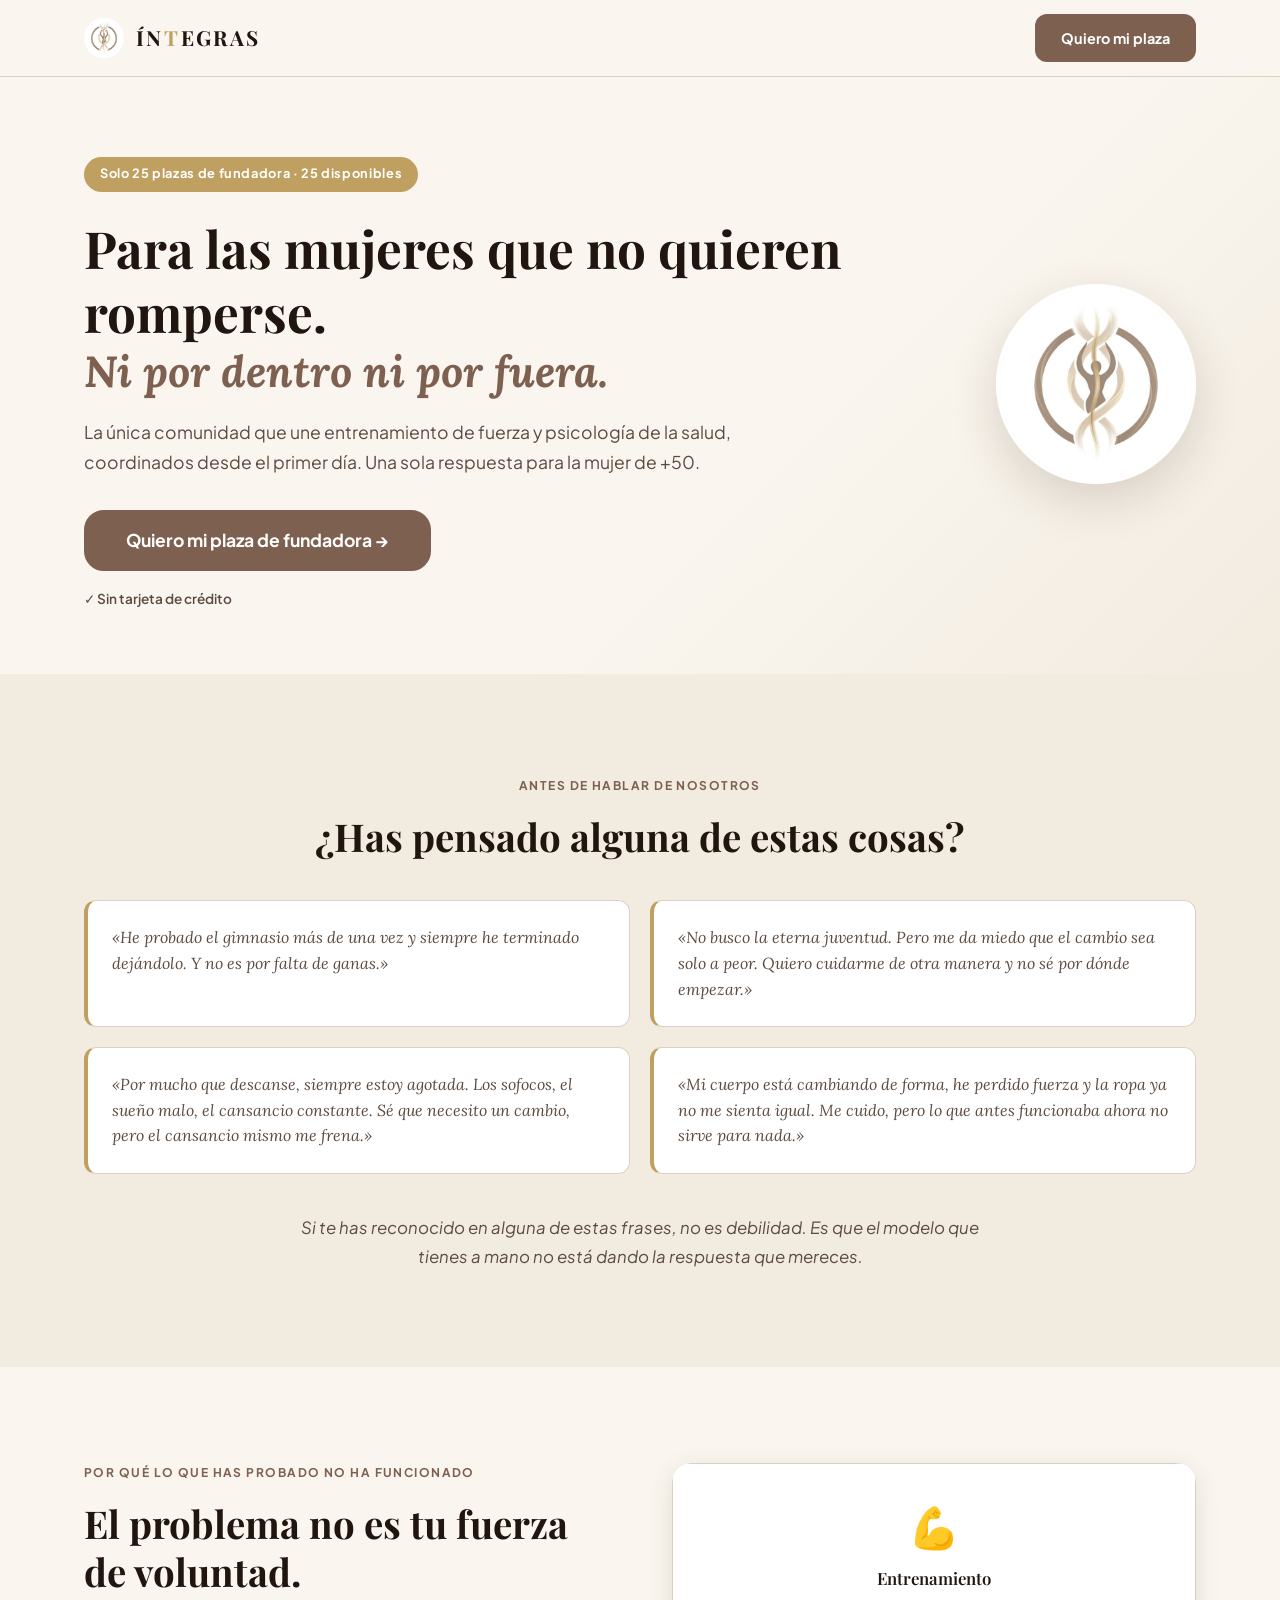
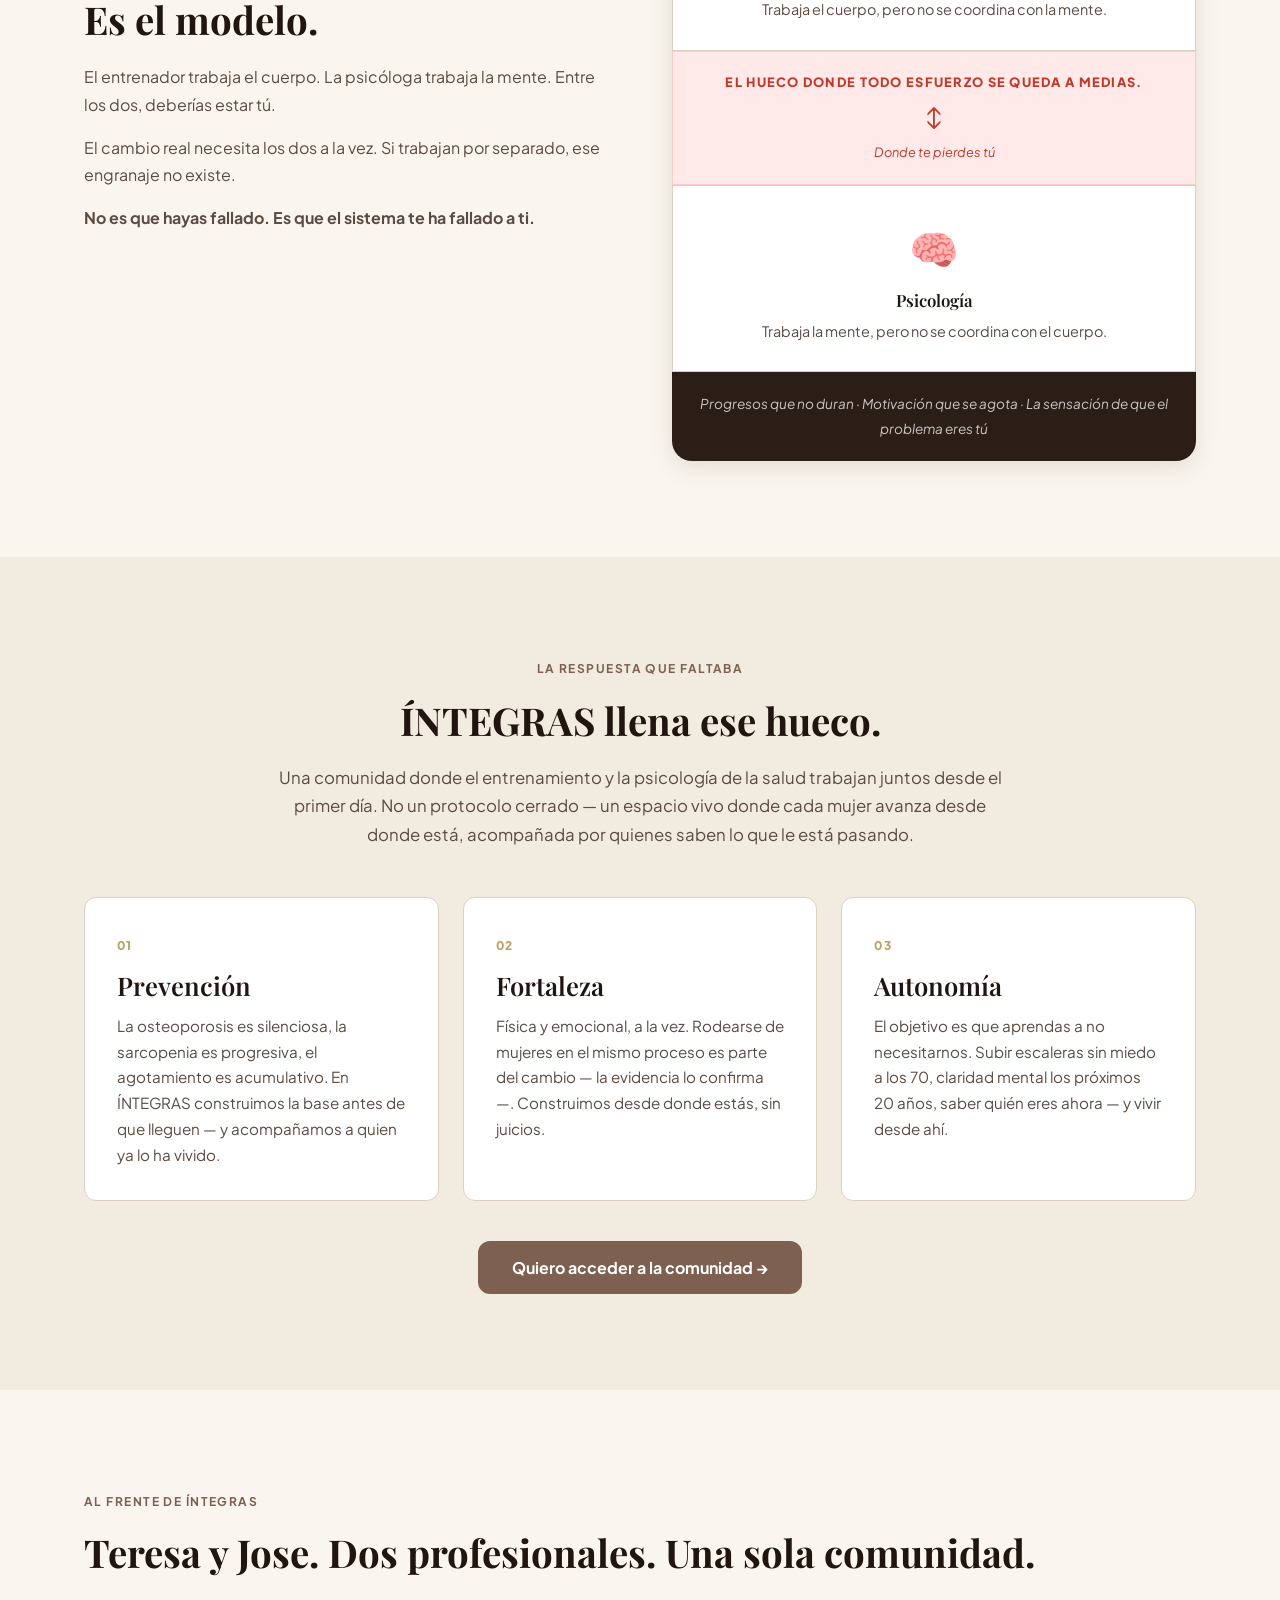
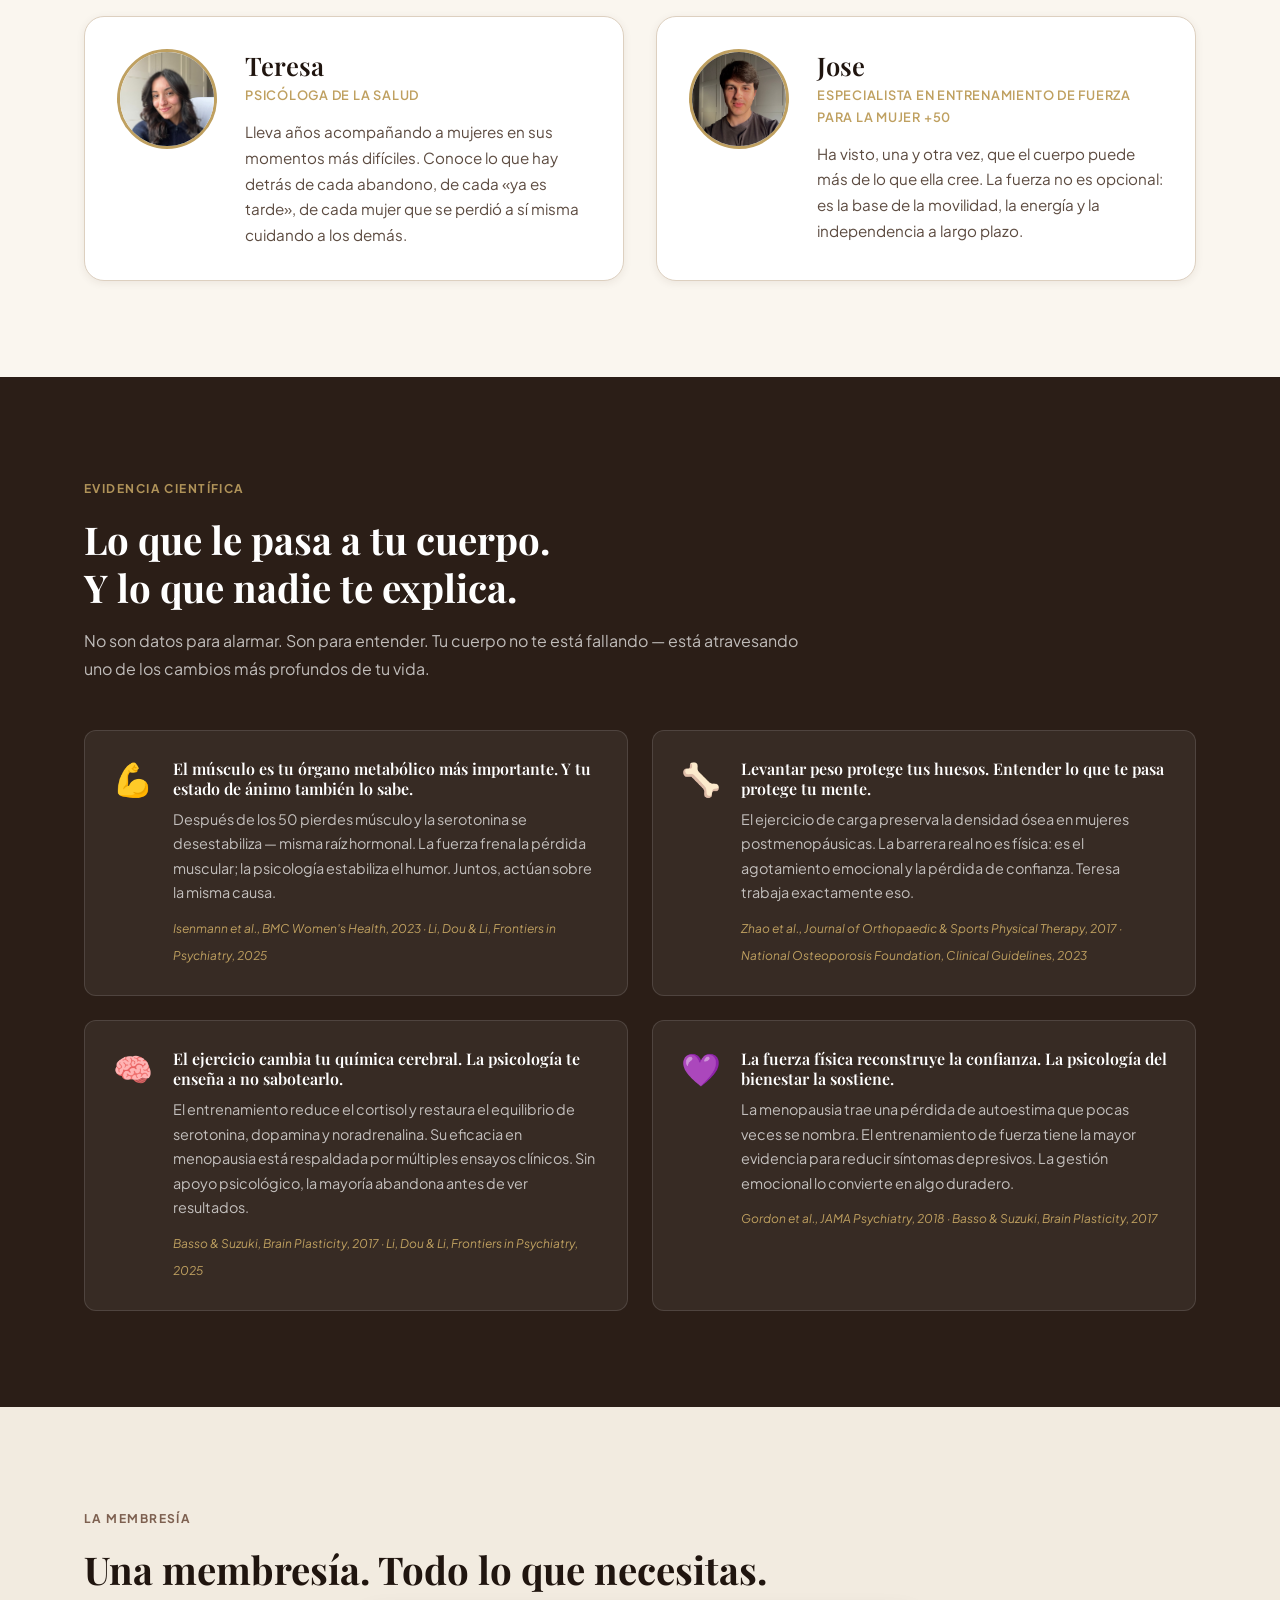
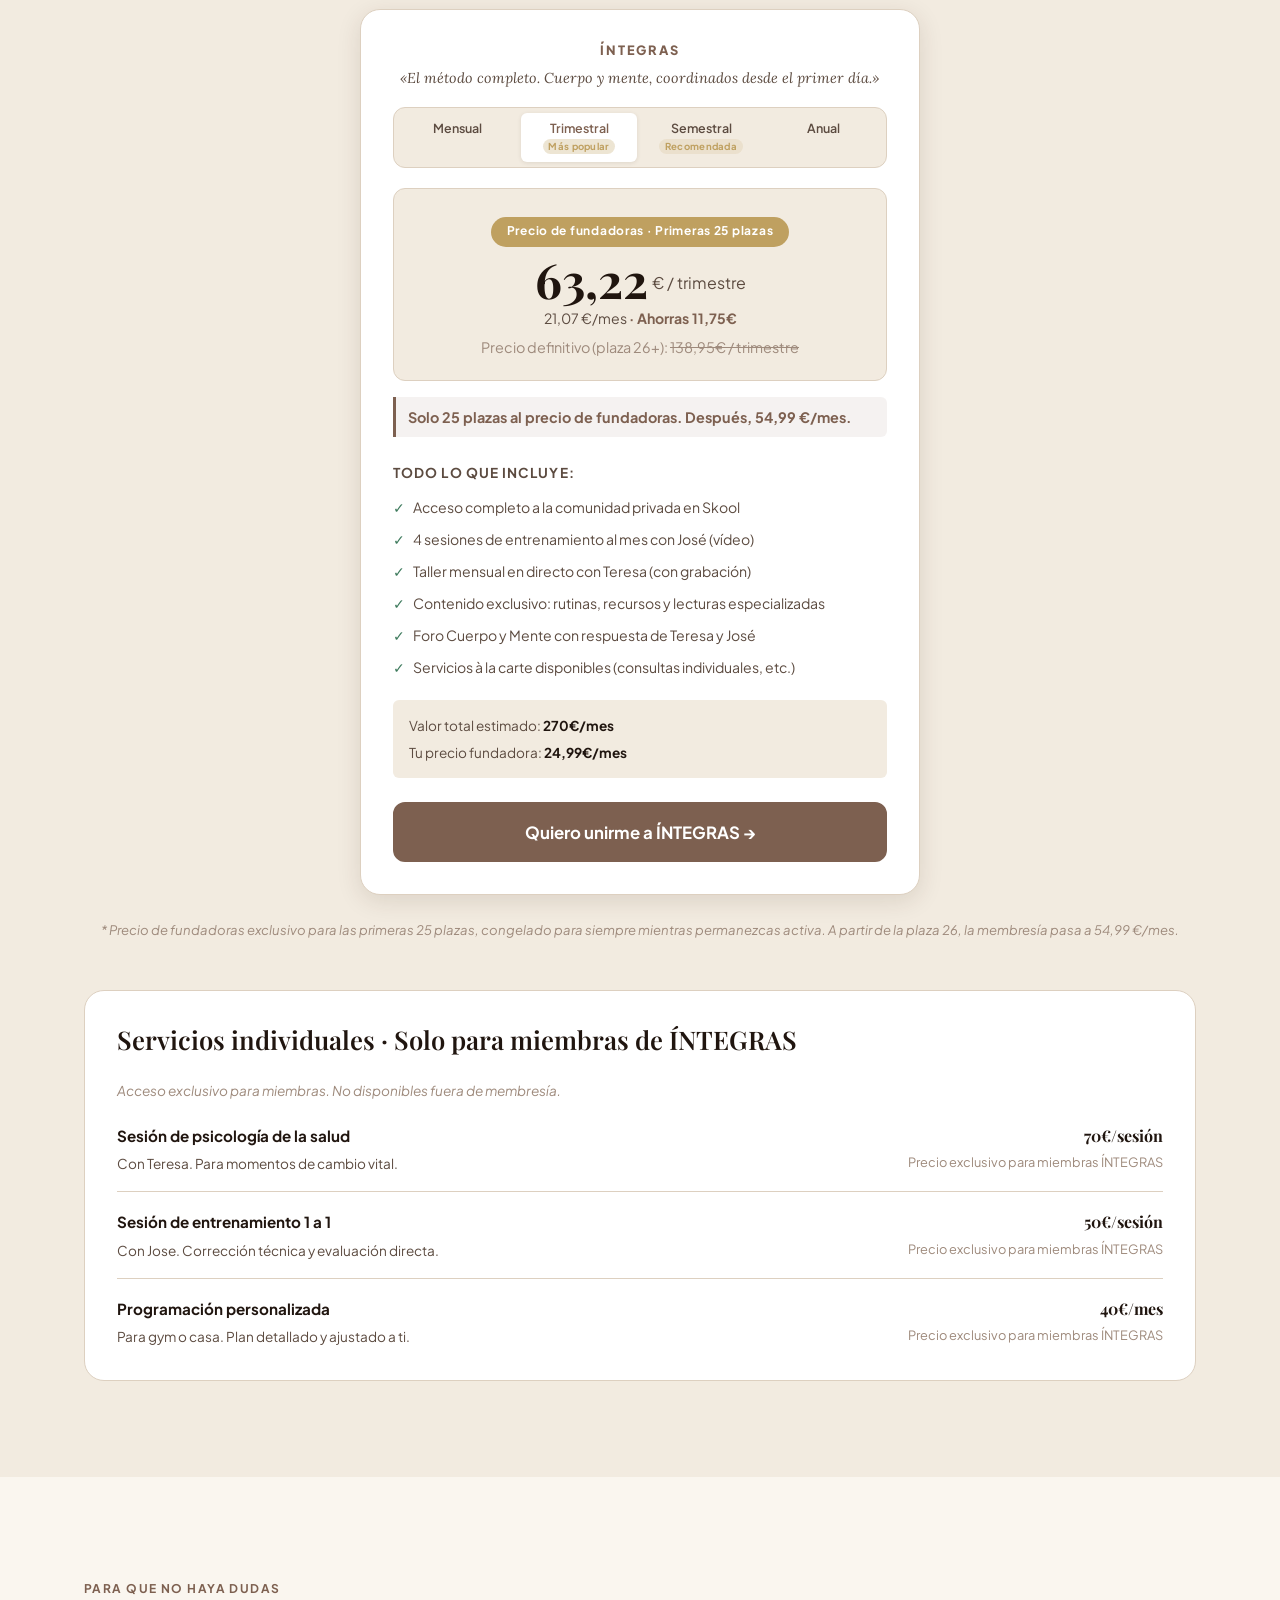
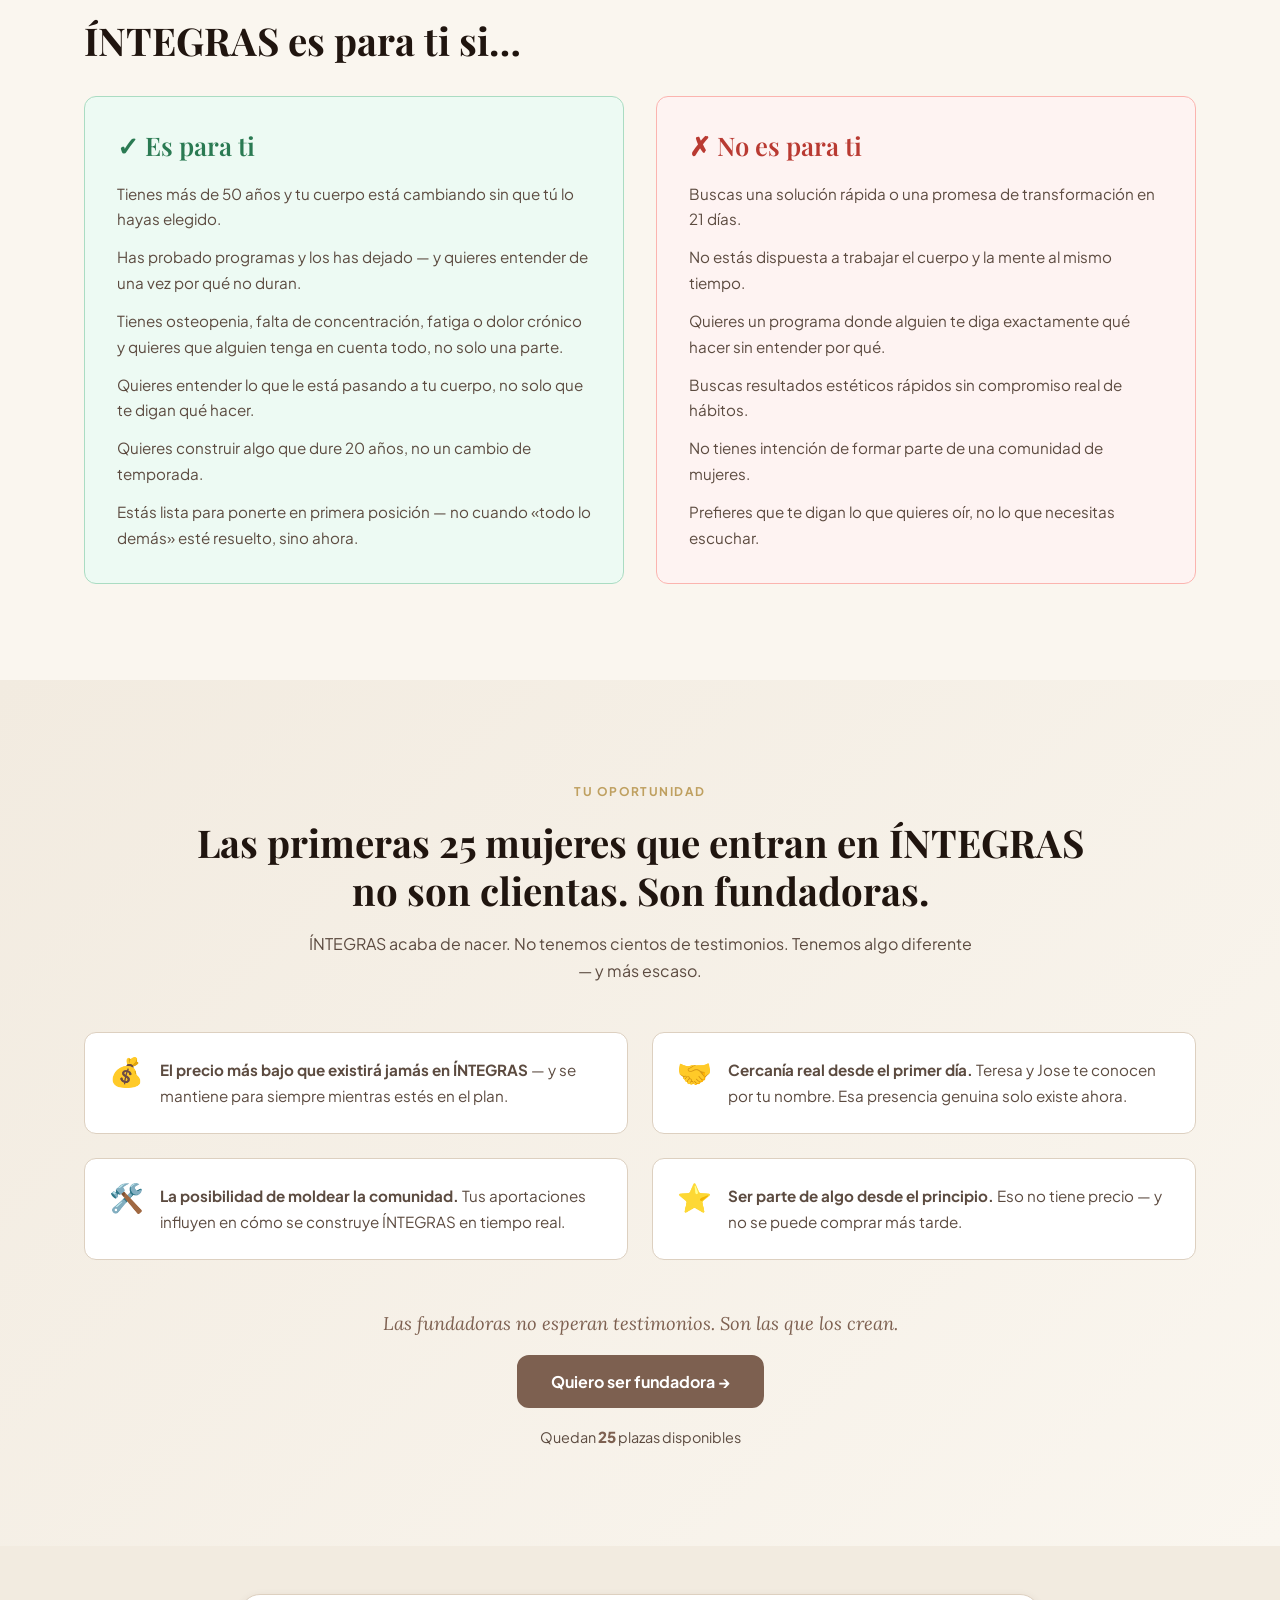
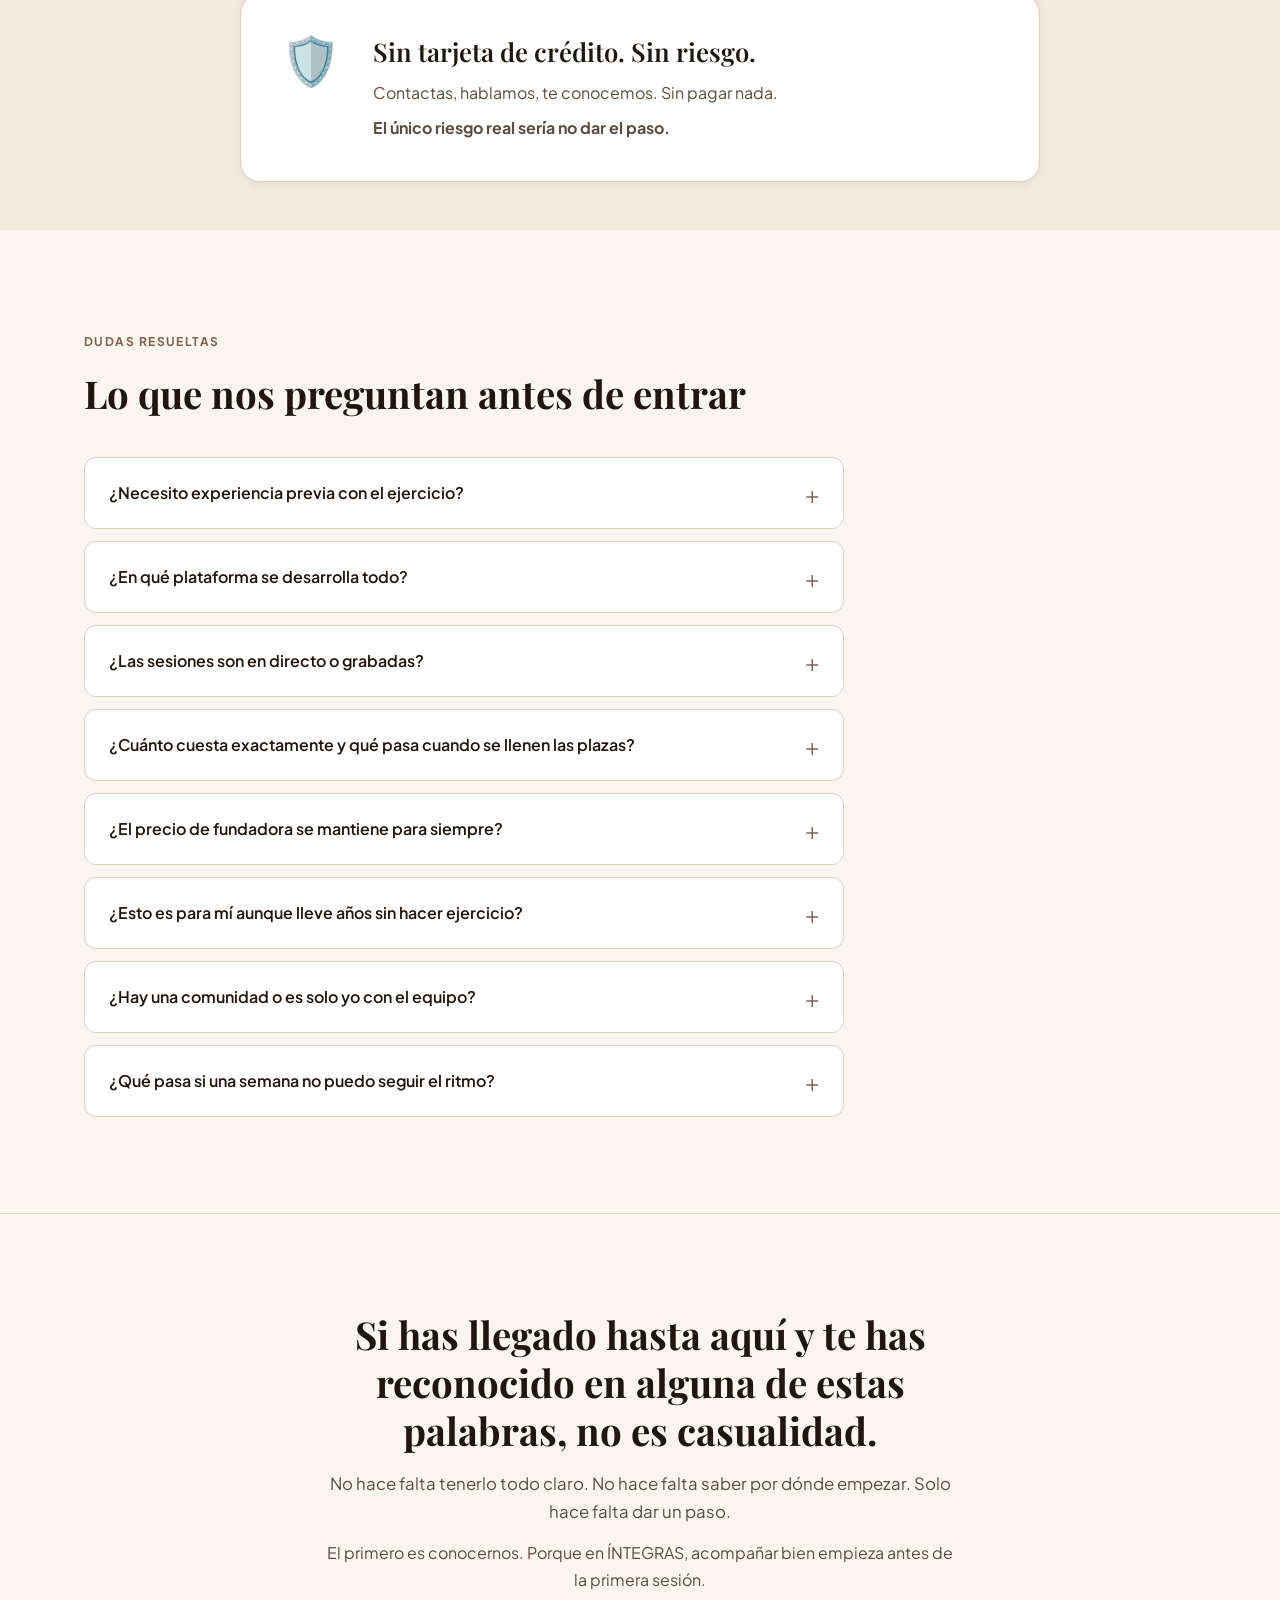
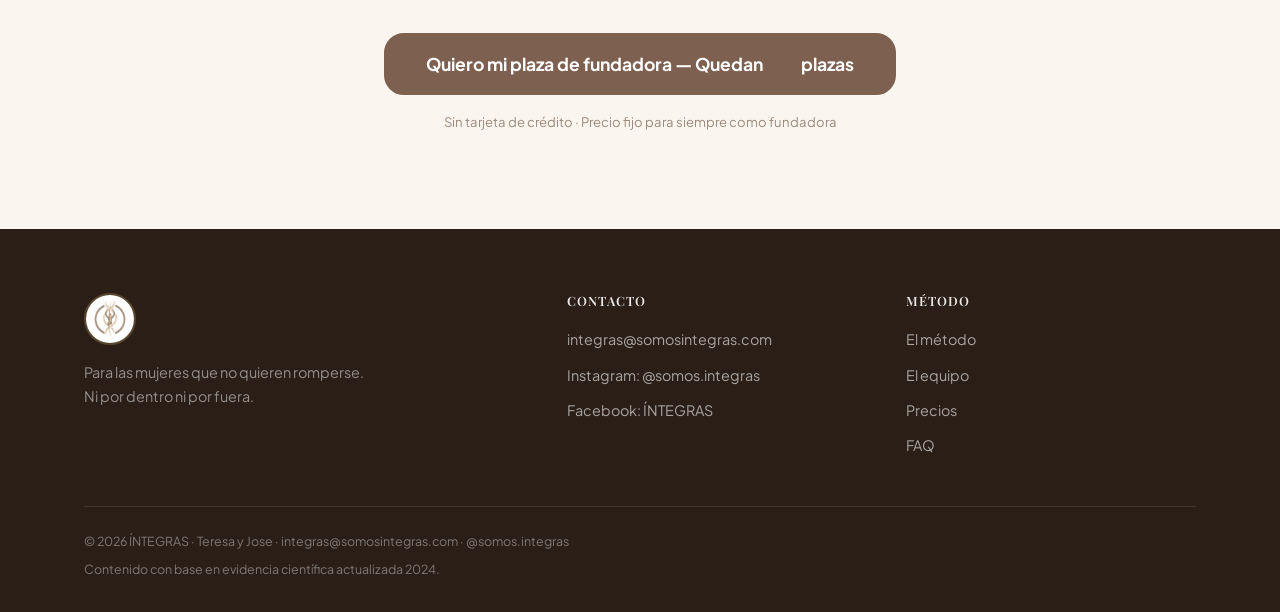
==== commit a6d5ae96: "feat: añadir selector de periodicidades mensual/trimestral/semestral/anual con precios fundadoras y " ====
--- a/index.html
+++ b/index.html
@@ -310,13 +310,32 @@
                     <h3 class="plan-nombre">ÍNTEGRAS</h3>
                     <p class="plan-claim">«El método completo. Cuerpo y mente, coordinados desde el primer día.»</p>
 
-                    <div class="plan-precio-fundadora-wrap">
+                    <div class="period-tabs" role="group" aria-label="Periodicidad de pago">
+                        <button class="period-tab" data-period="mensual">Mensual</button>
+                        <button class="period-tab active" data-period="trimestral">
+                            Trimestral
+                            <span class="period-tab-badge">Más popular</span>
+                        </button>
+                        <button class="period-tab" data-period="semestral">
+                            Semestral
+                            <span class="period-tab-badge">Recomendada</span>
+                        </button>
+                        <button class="period-tab" data-period="anual">Anual</button>
+                    </div>
+
+                    <div class="precio-bloque">
+                        <span class="plan-badge-fundadora">Precio de fundadoras · Primeras 25 plazas</span>
                         <div class="plan-precio-wrap">
-                            <span class="plan-precio">24,99</span>
-                            <span class="plan-precio-suf">€/mes</span>
+                            <span class="plan-precio" id="pf-total">63,22</span>
+                            <span class="plan-precio-suf" id="pf-suf">€ / trimestre</span>
                         </div>
-                        <span class="plan-badge-fundadora">Precio de fundadoras · Primeras 25 plazas</span>
-                        <p class="plan-precio-definitivo">Precio definitivo: <s>54,99 €/mes</s></p>
+                        <p class="precio-detalle">
+                            <span id="pf-equiv">21,07 €/mes</span>
+                            <span class="precio-ahorro" id="pf-ahorro">· Ahorras 11,75€</span>
+                        </p>
+                        <p class="plan-precio-definitivo">
+                            Precio definitivo (plaza 26+): <s id="pd-ref">138,95€ / trimestre</s>
+                        </p>
                     </div>
 
                     <p class="plan-urgencia">Solo 25 plazas al precio de fundadoras. Después, 54,99 €/mes.</p>
--- a/css/styles.css
+++ b/css/styles.css
@@ -718,8 +718,78 @@
     padding-bottom: .4rem;
 }
 
-.plan-precio-fundadora-wrap {
+/* Selector de periodicidad */
+.period-tabs {
+    display: grid;
+    grid-template-columns: repeat(4, 1fr);
+    gap: .35rem;
+    background: var(--color-bg-alt);
+    border: 1px solid var(--color-border);
+    border-radius: var(--radius-md);
+    padding: .3rem;
+    margin-bottom: 1.25rem;
+}
+
+.period-tab {
+    display: flex;
+    flex-direction: column;
+    align-items: center;
+    gap: .15rem;
+    background: transparent;
+    border: none;
+    border-radius: var(--radius-sm);
+    padding: .5rem .35rem;
+    font-family: var(--font-body);
+    font-size: .78rem;
+    font-weight: 600;
+    color: var(--color-text-mid);
+    cursor: pointer;
+    transition: background .2s, color .2s;
+    line-height: 1.25;
+}
+.period-tab:hover {
+    background: rgba(125,96,80,.08);
+    color: var(--color-primary);
+}
+.period-tab.active {
+    background: #fff;
+    color: var(--color-primary);
+    box-shadow: 0 1px 4px rgba(61,35,20,.1);
+}
+
+.period-tab-badge {
+    font-size: .6rem;
+    font-weight: 700;
+    letter-spacing: .03em;
+    color: var(--color-accent);
+    background: rgba(191,160,96,.15);
+    padding: .1rem .35rem;
+    border-radius: 100px;
+    white-space: nowrap;
+}
+.period-tab.active .period-tab-badge {
+    background: rgba(191,160,96,.28);
+}
+
+/* Bloque de precio dinámico */
+.precio-bloque {
+    background: var(--color-bg-alt);
+    border: 1px solid var(--color-border);
+    border-radius: var(--radius-md);
+    padding: 1.25rem;
     margin-bottom: 1rem;
+}
+
+.precio-detalle {
+    font-size: .88rem;
+    color: var(--color-text-mid);
+    margin-top: .3rem;
+    min-height: 1.4em;
+}
+
+.precio-ahorro {
+    font-weight: 700;
+    color: var(--color-primary);
 }
 
 .plan-badge-fundadora {
@@ -1543,6 +1613,11 @@
     .hero-sub { font-size: .95rem; max-width: 100%; }
     .urgency-pill { font-size: .75rem; }
 
+    /* Selector de periodicidad: 2×2 en móvil para que los textos no se aprieten */
+    .period-tabs { grid-template-columns: repeat(2, 1fr); }
+    .period-tab  { padding: .55rem .35rem; }
+    .precio-bloque { padding: 1rem; }
+
     /* Tarjetas: reducir padding para que el contenido respire sin desperdiciar espacio */
     .plan-card  { padding: 1.25rem; }
     .pilar-card { padding: 1.5rem; }
--- a/css/styles.css
+++ b/css/styles.css
@@ -718,8 +718,78 @@
     padding-bottom: .4rem;
 }
 
-.plan-precio-fundadora-wrap {
+/* Selector de periodicidad */
+.period-tabs {
+    display: grid;
+    grid-template-columns: repeat(4, 1fr);
+    gap: .35rem;
+    background: var(--color-bg-alt);
+    border: 1px solid var(--color-border);
+    border-radius: var(--radius-md);
+    padding: .3rem;
+    margin-bottom: 1.25rem;
+}
+
+.period-tab {
+    display: flex;
+    flex-direction: column;
+    align-items: center;
+    gap: .15rem;
+    background: transparent;
+    border: none;
+    border-radius: var(--radius-sm);
+    padding: .5rem .35rem;
+    font-family: var(--font-body);
+    font-size: .78rem;
+    font-weight: 600;
+    color: var(--color-text-mid);
+    cursor: pointer;
+    transition: background .2s, color .2s;
+    line-height: 1.25;
+}
+.period-tab:hover {
+    background: rgba(125,96,80,.08);
+    color: var(--color-primary);
+}
+.period-tab.active {
+    background: #fff;
+    color: var(--color-primary);
+    box-shadow: 0 1px 4px rgba(61,35,20,.1);
+}
+
+.period-tab-badge {
+    font-size: .6rem;
+    font-weight: 700;
+    letter-spacing: .03em;
+    color: var(--color-accent);
+    background: rgba(191,160,96,.15);
+    padding: .1rem .35rem;
+    border-radius: 100px;
+    white-space: nowrap;
+}
+.period-tab.active .period-tab-badge {
+    background: rgba(191,160,96,.28);
+}
+
+/* Bloque de precio dinámico */
+.precio-bloque {
+    background: var(--color-bg-alt);
+    border: 1px solid var(--color-border);
+    border-radius: var(--radius-md);
+    padding: 1.25rem;
     margin-bottom: 1rem;
+}
+
+.precio-detalle {
+    font-size: .88rem;
+    color: var(--color-text-mid);
+    margin-top: .3rem;
+    min-height: 1.4em;
+}
+
+.precio-ahorro {
+    font-weight: 700;
+    color: var(--color-primary);
 }
 
 .plan-badge-fundadora {
@@ -1543,6 +1613,11 @@
     .hero-sub { font-size: .95rem; max-width: 100%; }
     .urgency-pill { font-size: .75rem; }
 
+    /* Selector de periodicidad: 2×2 en móvil para que los textos no se aprieten */
+    .period-tabs { grid-template-columns: repeat(2, 1fr); }
+    .period-tab  { padding: .55rem .35rem; }
+    .precio-bloque { padding: 1rem; }
+
     /* Tarjetas: reducir padding para que el contenido respire sin desperdiciar espacio */
     .plan-card  { padding: 1.25rem; }
     .pilar-card { padding: 1.5rem; }
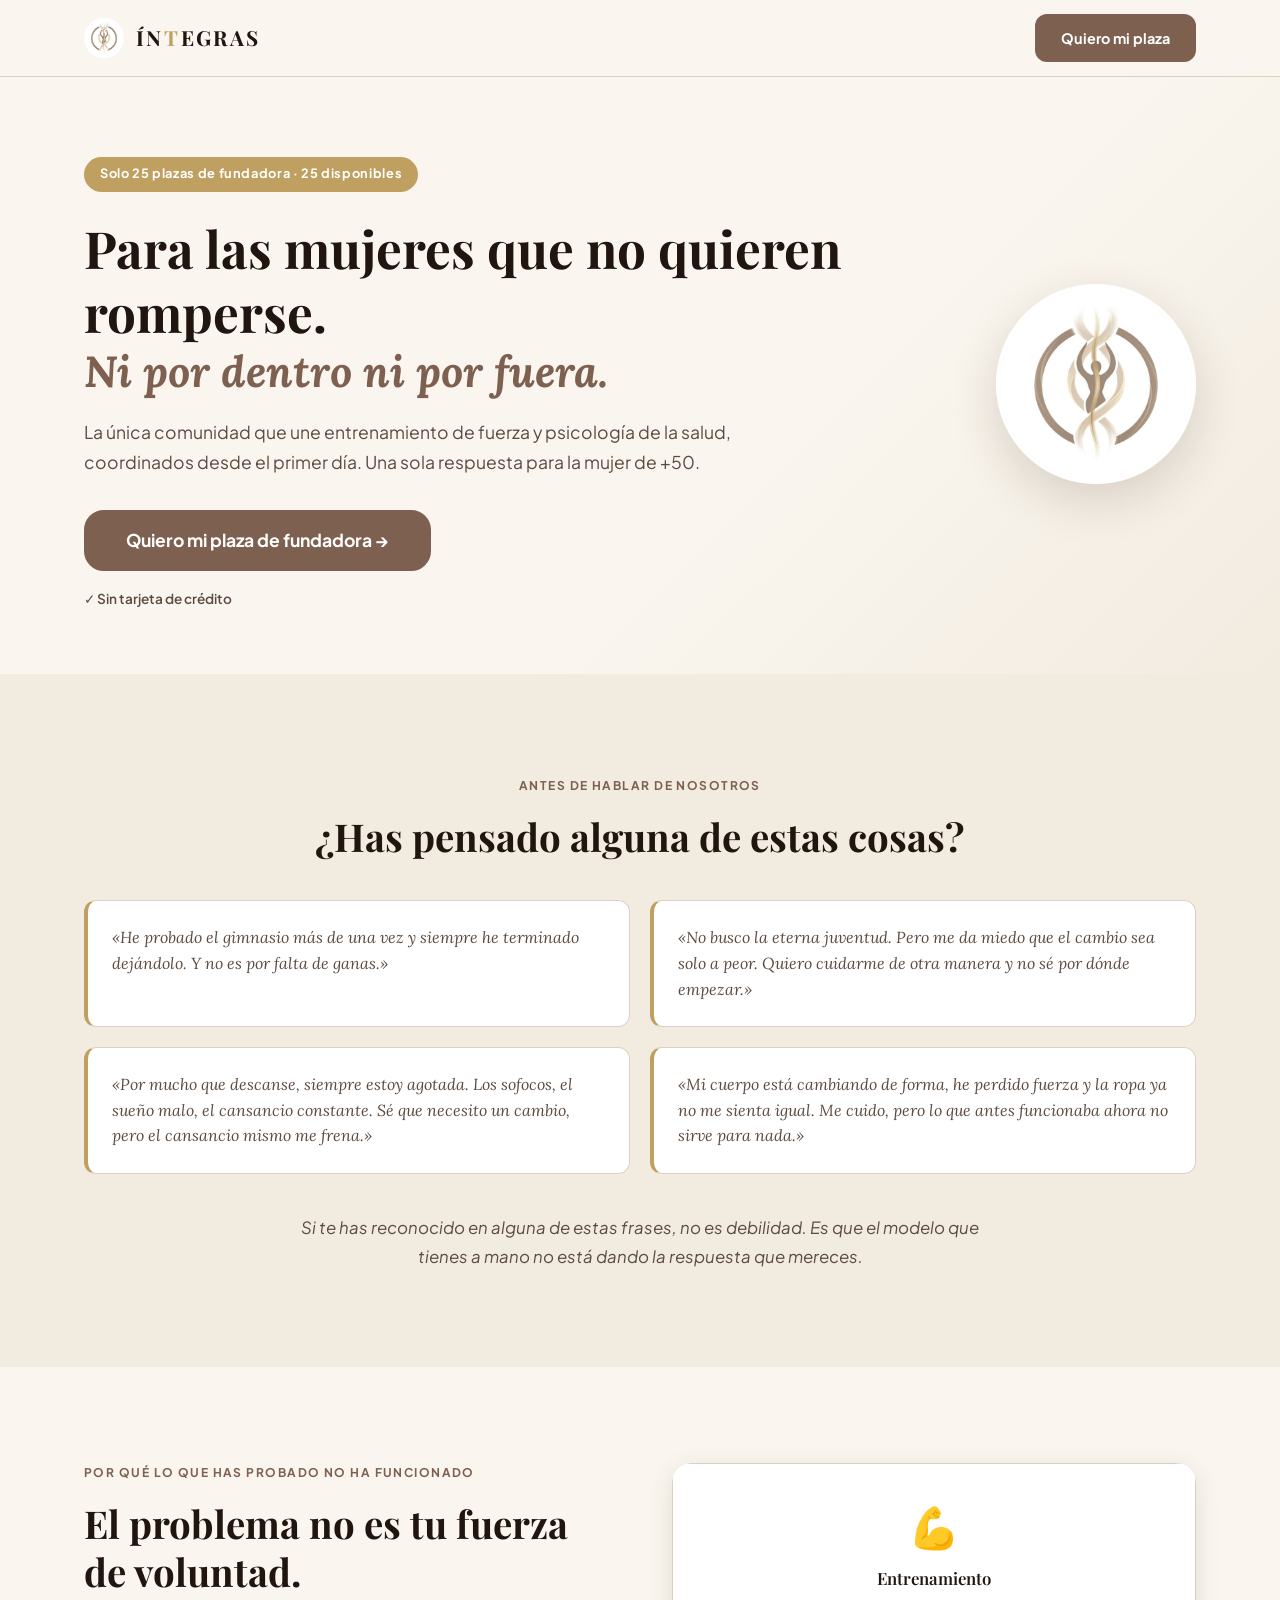
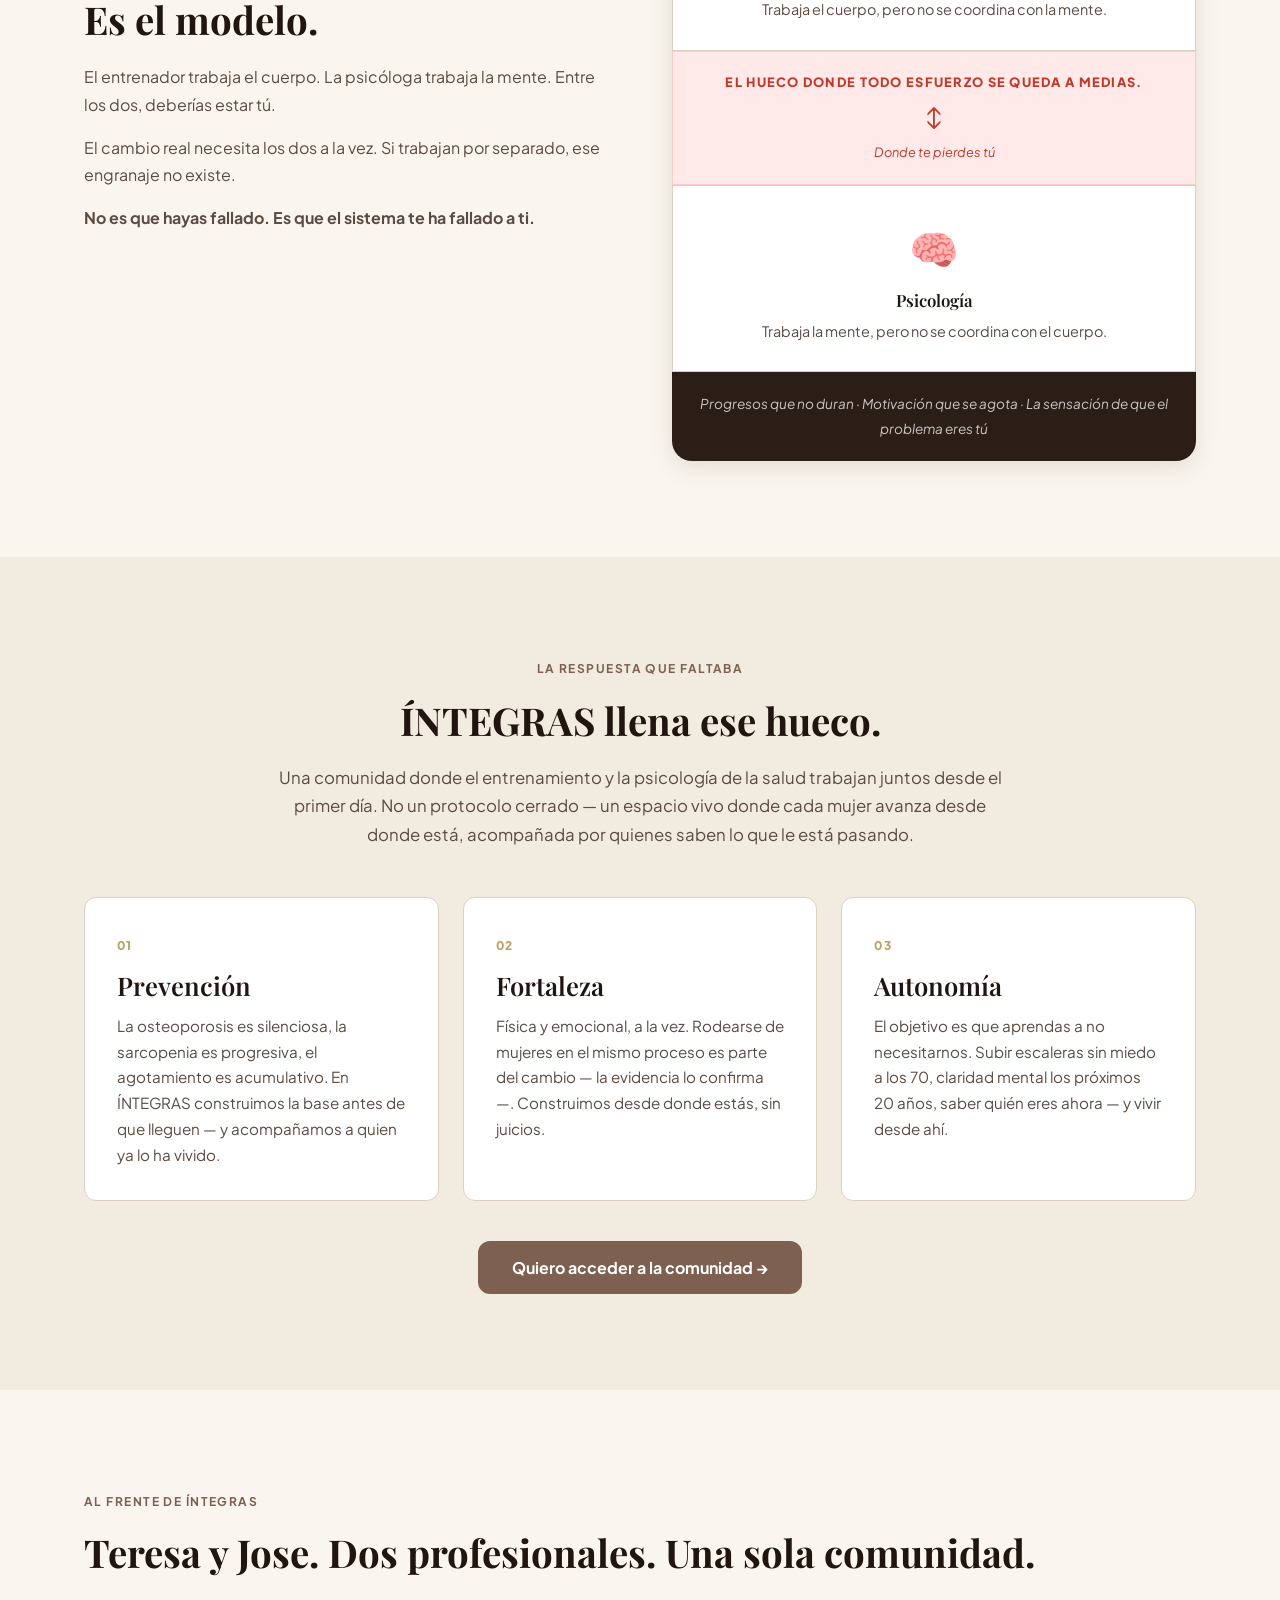
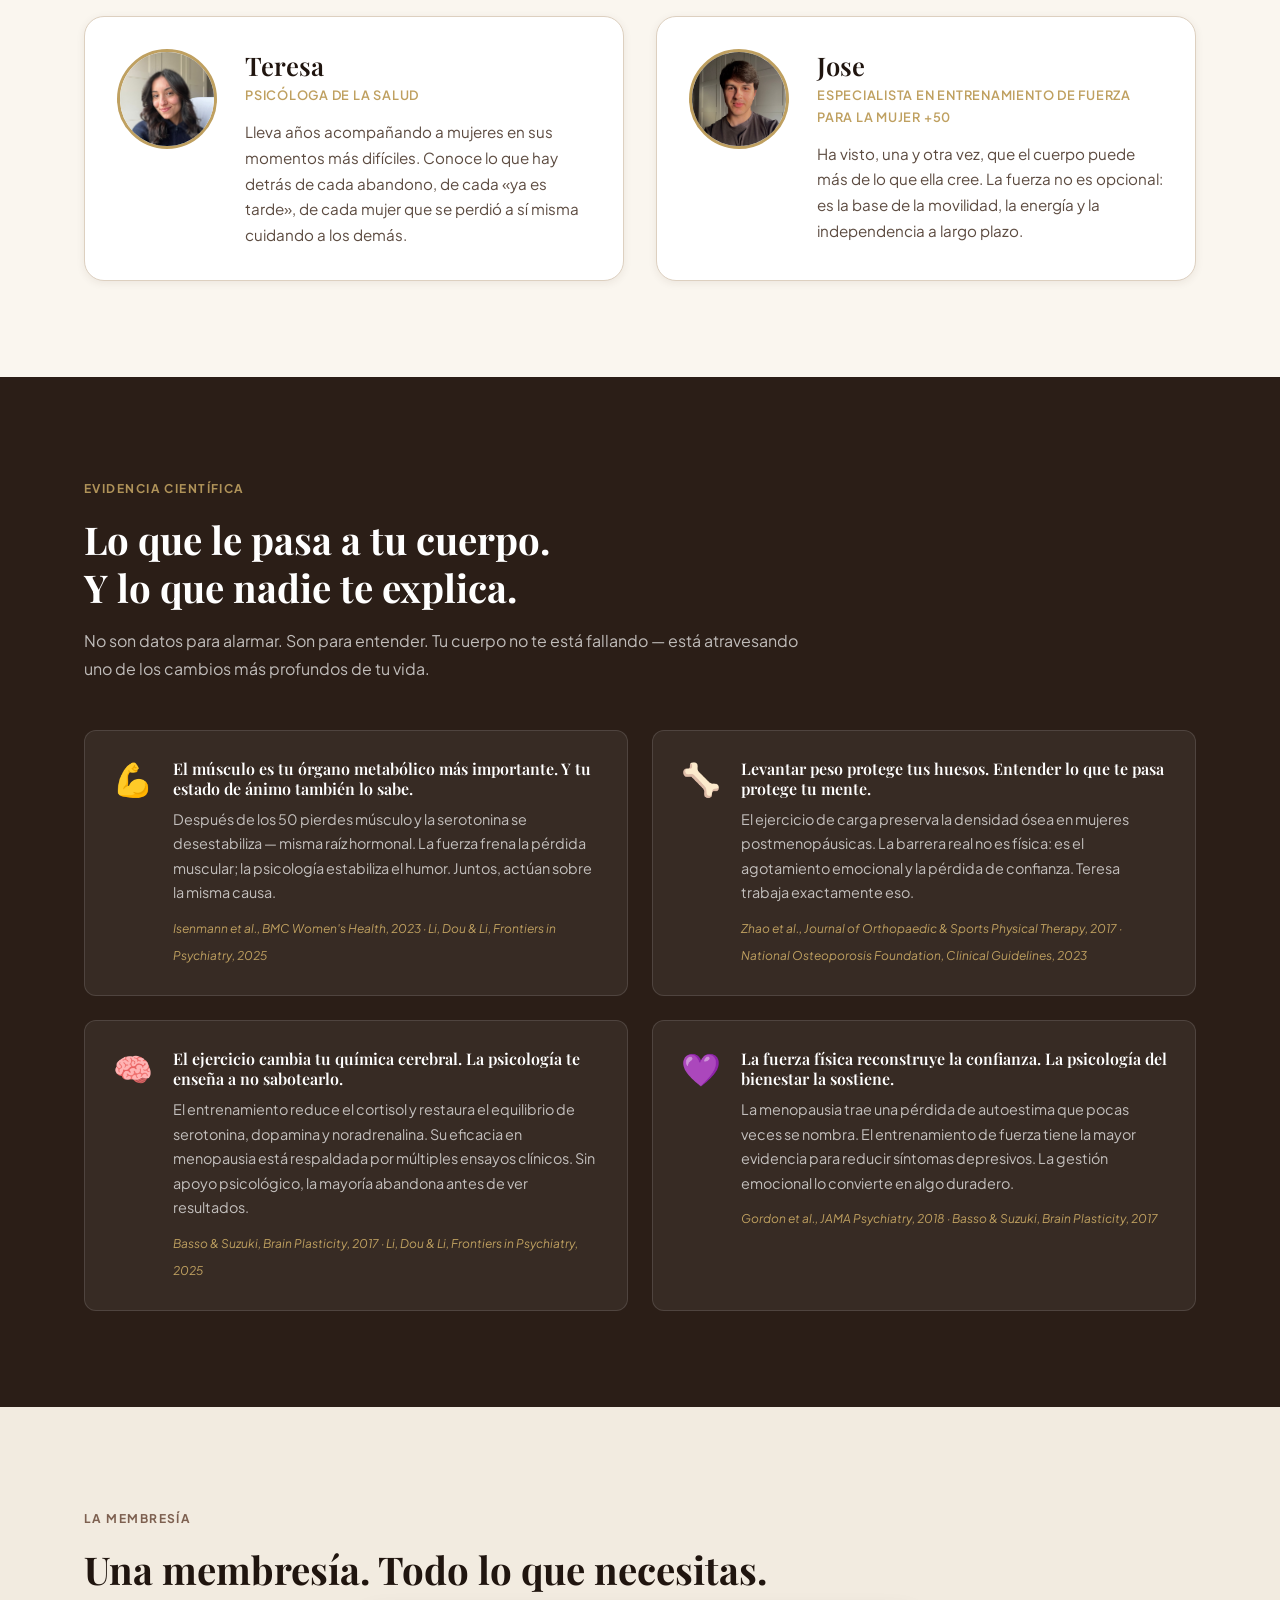
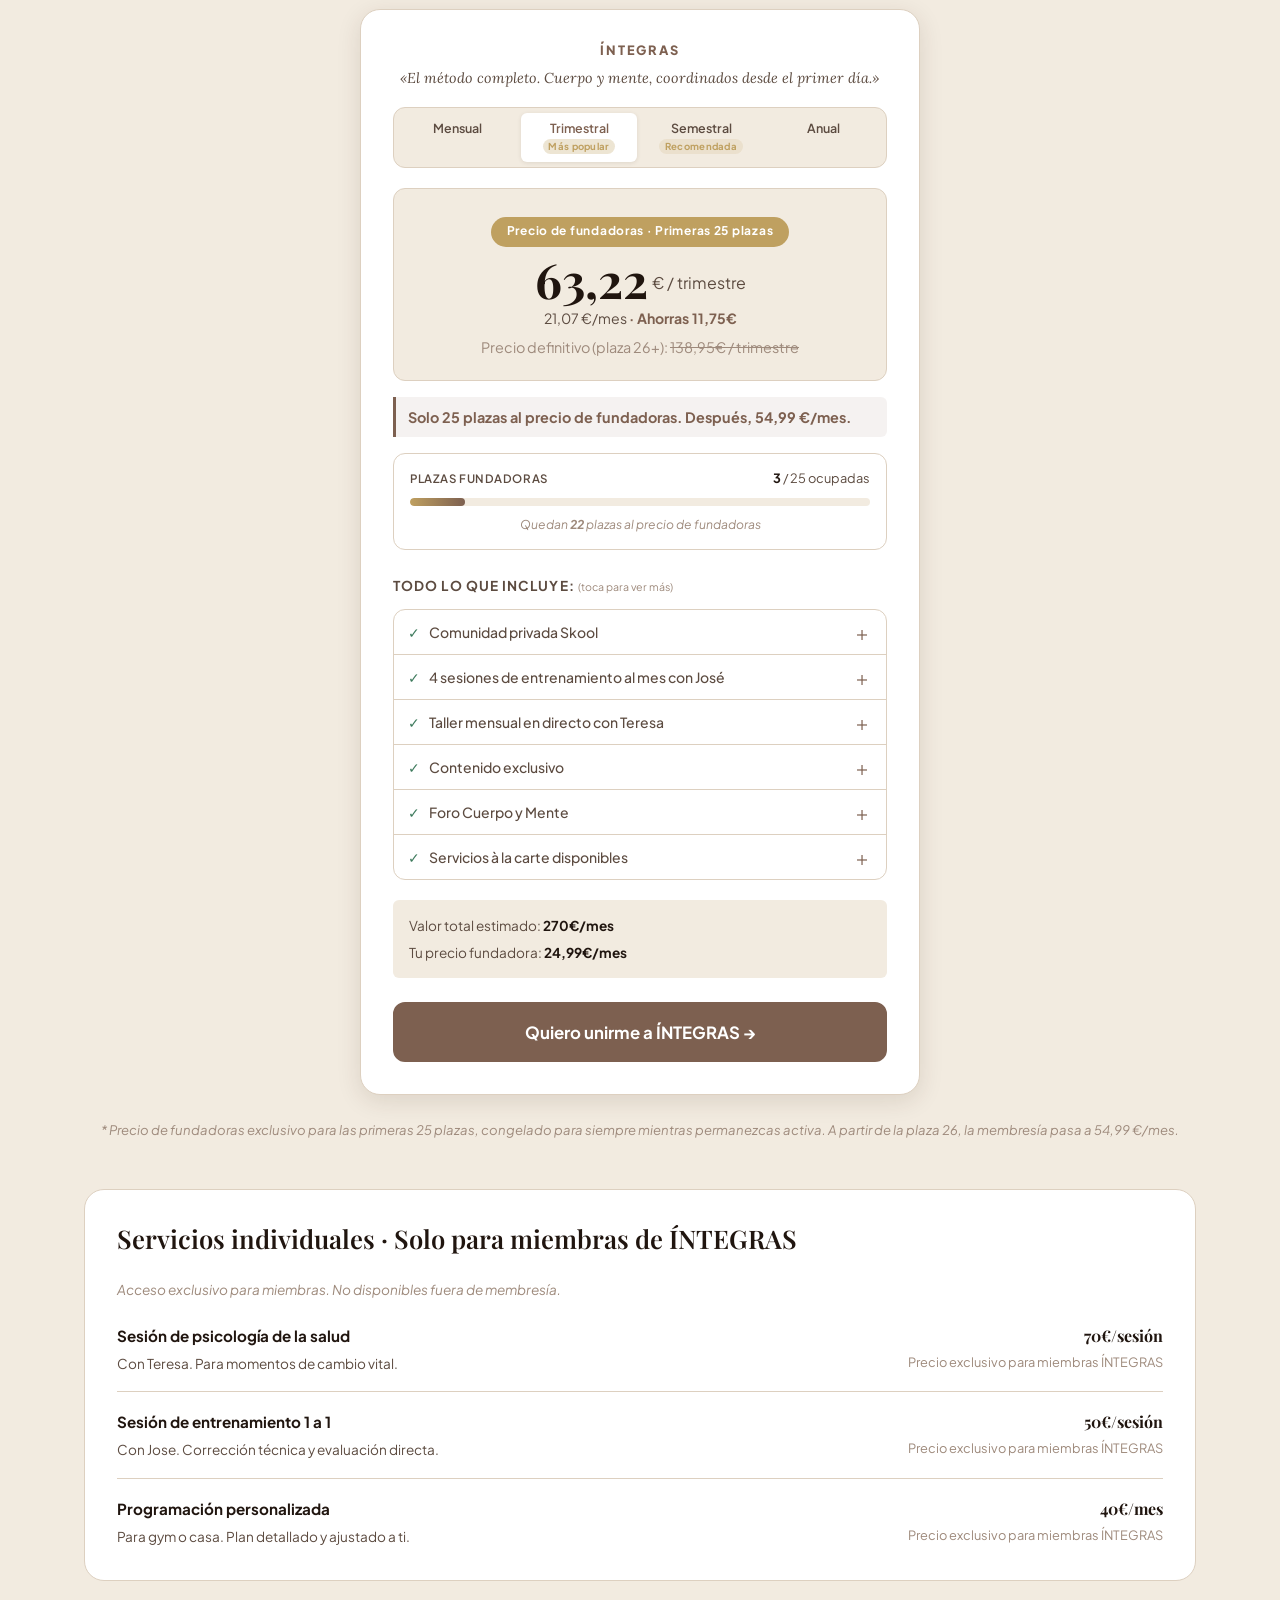
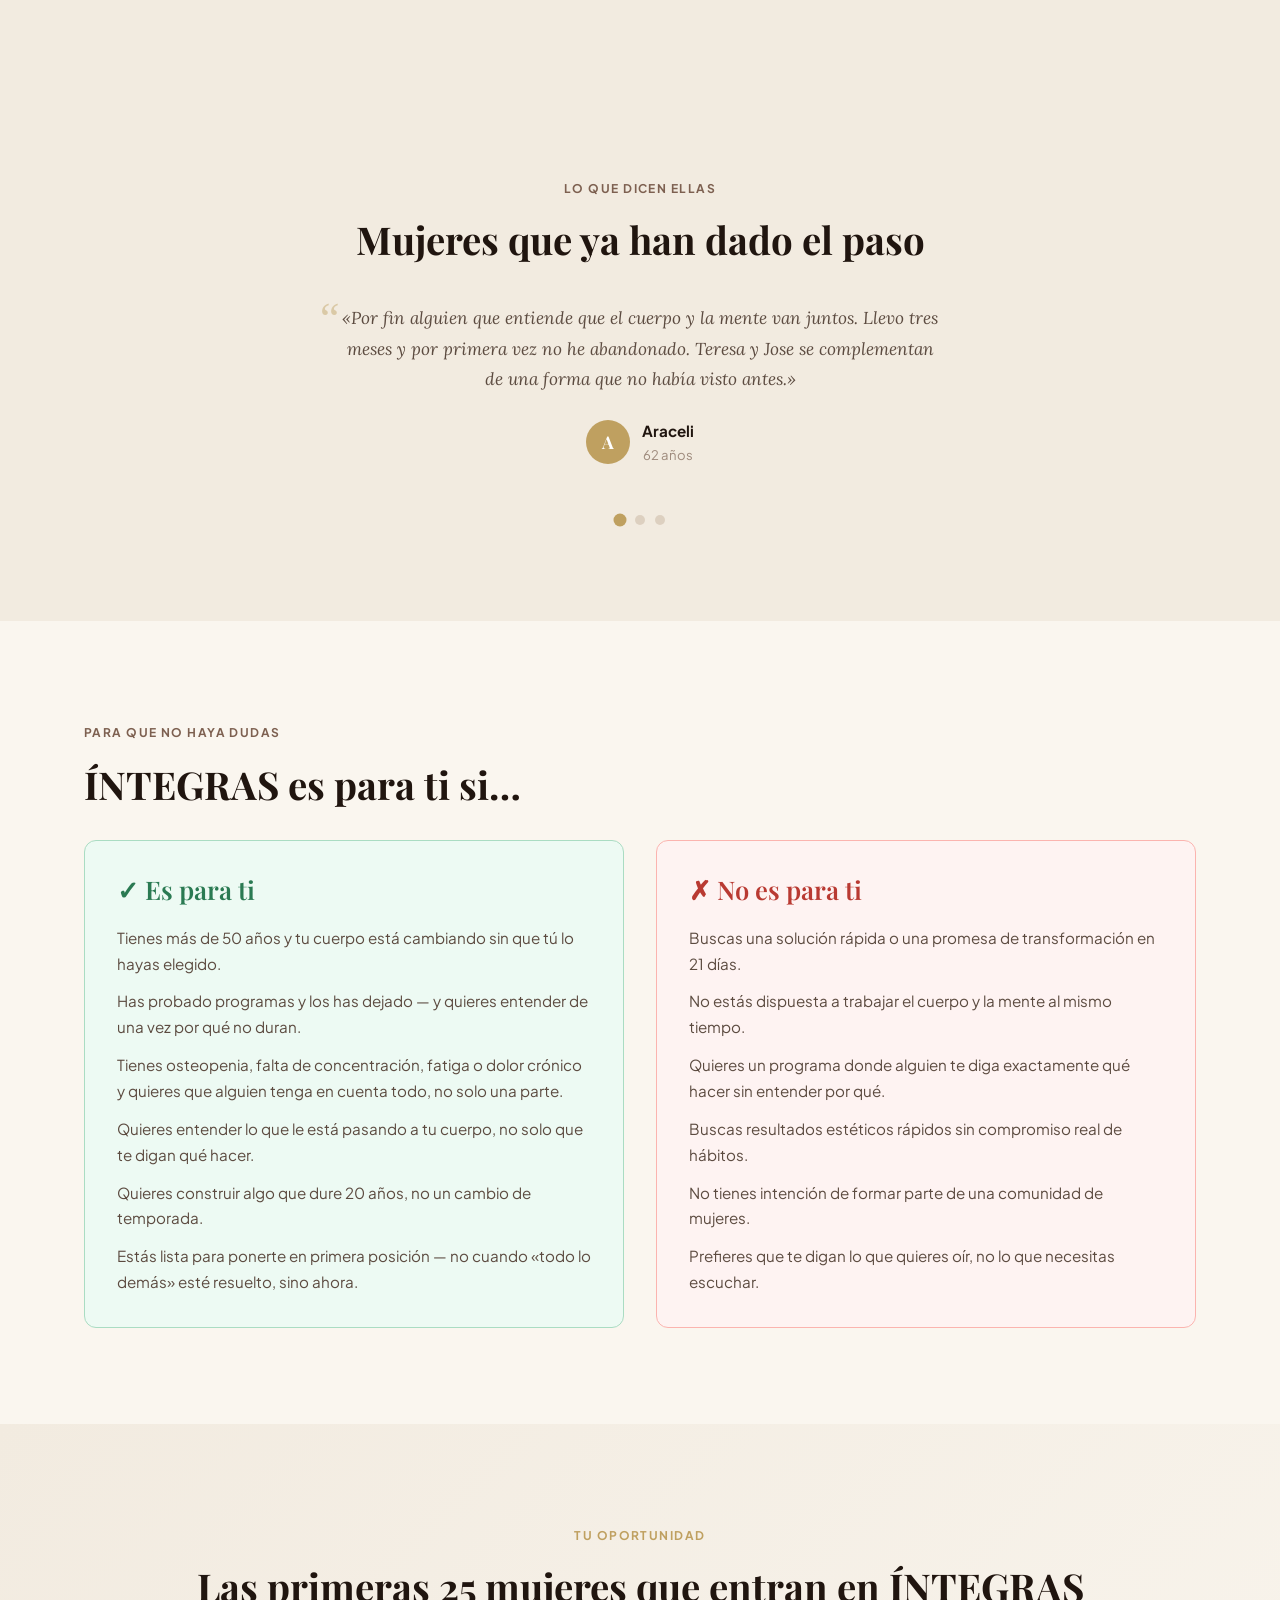
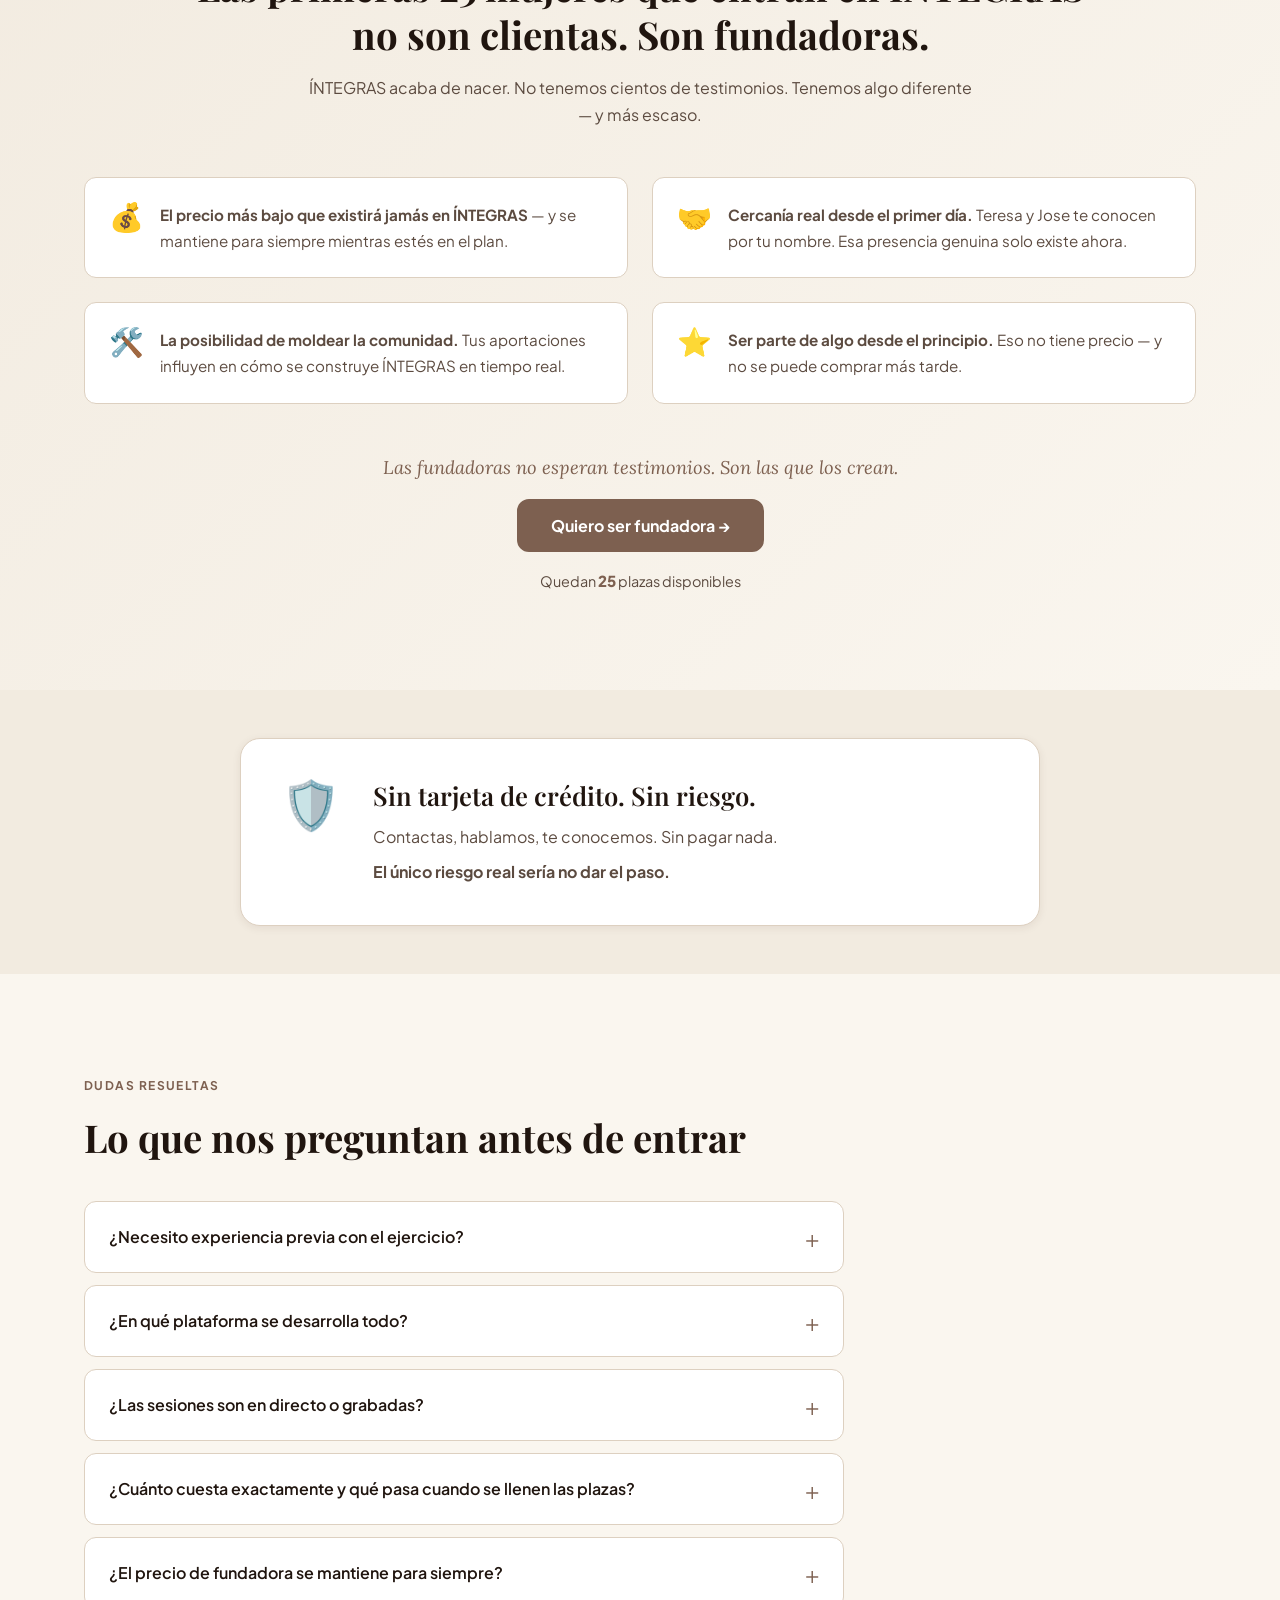
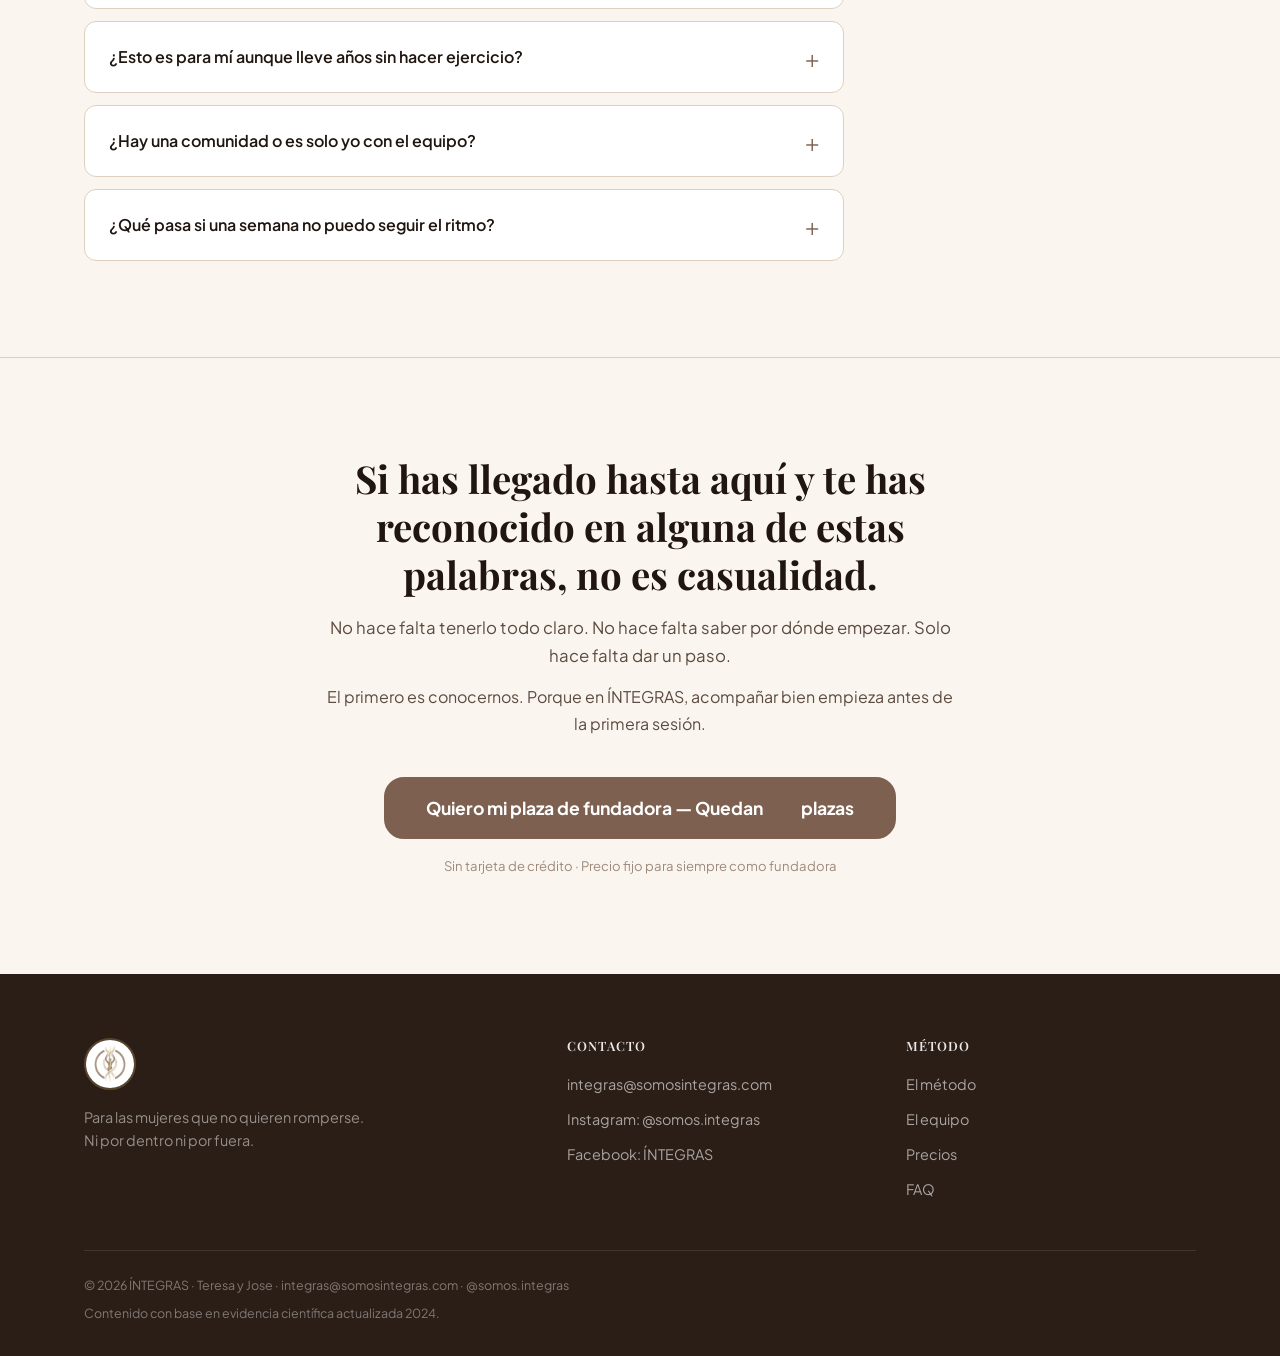
==== commit 5bfad538: "feat: añadir barra de plazas fundadoras, beneficios expandibles y carrusel de testimonios Integra lo" ====
--- a/index.html
+++ b/index.html
@@ -339,17 +339,83 @@
                     </div>
 
                     <p class="plan-urgencia">Solo 25 plazas al precio de fundadoras. Después, 54,99 €/mes.</p>
+
+                    <!-- Barra de plazas -->
+                    <div class="spots-bar-wrap">
+                        <div class="spots-bar-header">
+                            <span class="spots-bar-label">Plazas fundadoras</span>
+                            <span class="spots-bar-count"><strong class="spots-taken">3</strong> / <span class="spots-total">25</span> ocupadas</span>
+                        </div>
+                        <div class="spots-bar-track" role="progressbar" aria-valuenow="12" aria-valuemin="0" aria-valuemax="100" aria-label="12% de plazas ocupadas">
+                            <div class="spots-bar-fill" data-width="12"></div>
+                        </div>
+                        <p class="spots-bar-note">Quedan <strong>22</strong> plazas al precio de fundadoras</p>
+                    </div>
                 </div>
 
                 <div class="plan-value-stack">
-                    <p class="valor-titulo">Todo lo que incluye:</p>
-                    <ul class="valor-lista">
-                        <li><span class="ck">✓</span> Acceso completo a la comunidad privada en Skool</li>
-                        <li><span class="ck">✓</span> 4 sesiones de entrenamiento al mes con José (vídeo)</li>
-                        <li><span class="ck">✓</span> Taller mensual en directo con Teresa (con grabación)</li>
-                        <li><span class="ck">✓</span> Contenido exclusivo: rutinas, recursos y lecturas especializadas</li>
-                        <li><span class="ck">✓</span> Foro Cuerpo y Mente con respuesta de Teresa y José</li>
-                        <li><span class="ck">✓</span> Servicios à la carte disponibles (consultas individuales, etc.)</li>
+                    <p class="valor-titulo">Todo lo que incluye: <span class="valor-hint">(toca para ver más)</span></p>
+                    <ul class="beneficios-lista">
+                        <li class="beneficio-item">
+                            <button class="beneficio-header">
+                                <span class="ck">✓</span>
+                                <span class="beneficio-titulo">Comunidad privada Skool</span>
+                                <span class="beneficio-toggle" aria-hidden="true">+</span>
+                            </button>
+                            <div class="beneficio-body">
+                                <p>Espacio de conexión real con otras mujeres en tu misma etapa. Comparte avances, pregunta, apoya y siente que no estás sola en el proceso.</p>
+                            </div>
+                        </li>
+                        <li class="beneficio-item">
+                            <button class="beneficio-header">
+                                <span class="ck">✓</span>
+                                <span class="beneficio-titulo">4 sesiones de entrenamiento al mes con José</span>
+                                <span class="beneficio-toggle" aria-hidden="true">+</span>
+                            </button>
+                            <div class="beneficio-body">
+                                <p>Sesiones en vídeo diseñadas para la mujer de +50: progresivas, seguras y adaptadas a cada nivel. Quedan grabadas para verlas cuando quieras.</p>
+                            </div>
+                        </li>
+                        <li class="beneficio-item">
+                            <button class="beneficio-header">
+                                <span class="ck">✓</span>
+                                <span class="beneficio-titulo">Taller mensual en directo con Teresa</span>
+                                <span class="beneficio-toggle" aria-hidden="true">+</span>
+                            </button>
+                            <div class="beneficio-body">
+                                <p>Un espacio al mes para trabajar la mente: gestión emocional, motivación, autocompasión. Con grabación para quienes no puedan asistir en directo.</p>
+                            </div>
+                        </li>
+                        <li class="beneficio-item">
+                            <button class="beneficio-header">
+                                <span class="ck">✓</span>
+                                <span class="beneficio-titulo">Contenido exclusivo</span>
+                                <span class="beneficio-toggle" aria-hidden="true">+</span>
+                            </button>
+                            <div class="beneficio-body">
+                                <p>Rutinas, guías de nutrición adaptada, lecturas especializadas y recursos disponibles solo para las miembras de ÍNTEGRAS.</p>
+                            </div>
+                        </li>
+                        <li class="beneficio-item">
+                            <button class="beneficio-header">
+                                <span class="ck">✓</span>
+                                <span class="beneficio-titulo">Foro Cuerpo y Mente</span>
+                                <span class="beneficio-toggle" aria-hidden="true">+</span>
+                            </button>
+                            <div class="beneficio-body">
+                                <p>Espacio de consultas dentro de la comunidad donde Teresa y José responden directamente. Tu duda no queda sin respuesta.</p>
+                            </div>
+                        </li>
+                        <li class="beneficio-item">
+                            <button class="beneficio-header">
+                                <span class="ck">✓</span>
+                                <span class="beneficio-titulo">Servicios à la carte disponibles</span>
+                                <span class="beneficio-toggle" aria-hidden="true">+</span>
+                            </button>
+                            <div class="beneficio-body">
+                                <p>Acceso exclusivo a consultas individuales, programación personalizada y sesiones 1 a 1 a precios especiales de miembra.</p>
+                            </div>
+                        </li>
                     </ul>
                     <div class="valor-resumen">
                         <span>Valor total estimado: <strong>270€/mes</strong></span>
@@ -400,6 +466,63 @@
                         <span class="carta-desc-miembra">Precio exclusivo para miembras ÍNTEGRAS</span>
                     </div>
                 </div>
+            </div>
+        </div>
+    </div>
+</section>
+
+
+<!-- ============================================================
+     SECCIÓN 7b — TESTIMONIOS
+     ============================================================ -->
+<section class="testimonios anim" id="testimonios">
+    <div class="container">
+        <span class="section-label">Lo que dicen ellas</span>
+        <h2>Mujeres que ya han dado el paso</h2>
+
+        <div class="testimonios-carousel">
+            <div class="testimonios-track">
+                <div class="testimonio active">
+                    <blockquote class="testimonio-texto">
+                        «Por fin alguien que entiende que el cuerpo y la mente van juntos. Llevo tres meses y por primera vez no he abandonado. Teresa y Jose se complementan de una forma que no había visto antes.»
+                    </blockquote>
+                    <div class="testimonio-autora">
+                        <div class="testimonio-avatar">A</div>
+                        <div>
+                            <strong>Araceli</strong>
+                            <span>62 años</span>
+                        </div>
+                    </div>
+                </div>
+                <div class="testimonio">
+                    <blockquote class="testimonio-texto">
+                        «Tenía miedo de no poder seguir el ritmo. Empecé desde cero y Jose me ha demostrado que mi cuerpo puede más de lo que creía. La comunidad es un regalo.»
+                    </blockquote>
+                    <div class="testimonio-autora">
+                        <div class="testimonio-avatar">M</div>
+                        <div>
+                            <strong>María Ángeles</strong>
+                            <span>57 años</span>
+                        </div>
+                    </div>
+                </div>
+                <div class="testimonio">
+                    <blockquote class="testimonio-texto">
+                        «Lo que más me ha sorprendido es que el método funciona porque no te deja sola en ningún momento. Teresa trabaja exactamente lo que me frena mentalmente. Eso lo cambia todo.»
+                    </blockquote>
+                    <div class="testimonio-autora">
+                        <div class="testimonio-avatar">T</div>
+                        <div>
+                            <strong>Toñi</strong>
+                            <span>57 años</span>
+                        </div>
+                    </div>
+                </div>
+            </div>
+            <div class="testimonios-dots" role="tablist" aria-label="Testimonios">
+                <button class="testimonios-dot active" data-index="0" role="tab" aria-selected="true" aria-label="Testimonio de Araceli"></button>
+                <button class="testimonios-dot" data-index="1" role="tab" aria-selected="false" aria-label="Testimonio de María Ángeles"></button>
+                <button class="testimonios-dot" data-index="2" role="tab" aria-selected="false" aria-label="Testimonio de Toñi"></button>
             </div>
         </div>
     </div>
--- a/css/styles.css
+++ b/css/styles.css
@@ -1746,3 +1746,281 @@
     font-size: .8rem;
     color: var(--color-text-light);
 }
+
+/* --------------------------------------------------------------------------
+   25. BARRA DE PLAZAS FUNDADORAS
+   -------------------------------------------------------------------------- */
+.spots-bar-wrap {
+    margin-top: 1rem;
+    padding: .875rem 1rem;
+    background: #fff;
+    border: 1px solid var(--color-border);
+    border-radius: var(--radius-md);
+}
+
+.spots-bar-header {
+    display: flex;
+    justify-content: space-between;
+    align-items: center;
+    margin-bottom: .5rem;
+    font-size: .8rem;
+    color: var(--color-text-mid);
+}
+
+.spots-bar-label {
+    font-weight: 600;
+    text-transform: uppercase;
+    letter-spacing: .05em;
+    font-size: .72rem;
+}
+
+.spots-bar-count strong {
+    color: var(--color-text-dark);
+}
+
+.spots-bar-track {
+    height: 8px;
+    background: var(--color-bg-alt);
+    border-radius: 100px;
+    overflow: hidden;
+    margin-bottom: .5rem;
+}
+
+.spots-bar-fill {
+    height: 100%;
+    width: 0;
+    background: linear-gradient(90deg, var(--color-accent), var(--color-primary));
+    border-radius: 100px;
+    transition: width 1.2s cubic-bezier(.25, .46, .45, .94);
+}
+
+.spots-bar-note {
+    font-size: .76rem;
+    color: var(--color-text-light);
+    text-align: center;
+    font-style: italic;
+}
+
+/* --------------------------------------------------------------------------
+   26. BENEFICIOS EXPANDIBLES
+   -------------------------------------------------------------------------- */
+.valor-hint {
+    font-weight: 400;
+    font-size: .78em;
+    color: var(--color-text-light);
+    text-transform: none;
+    letter-spacing: 0;
+}
+
+.beneficios-lista {
+    display: flex;
+    flex-direction: column;
+    gap: 0;
+    margin-bottom: 1.25rem;
+    border: 1px solid var(--color-border);
+    border-radius: var(--radius-md);
+    overflow: hidden;
+}
+
+.beneficio-item {
+    border-bottom: 1px solid var(--color-border);
+}
+.beneficio-item:last-child {
+    border-bottom: none;
+}
+
+.beneficio-header {
+    width: 100%;
+    display: flex;
+    align-items: center;
+    gap: .55rem;
+    background: none;
+    border: none;
+    padding: .7rem .875rem;
+    text-align: left;
+    font-family: var(--font-body);
+    font-size: .875rem;
+    color: var(--color-text-mid);
+    cursor: pointer;
+    transition: background .2s, color .2s;
+    min-height: 44px;
+}
+
+.beneficio-header:hover {
+    background: rgba(125,96,80,.05);
+    color: var(--color-text-dark);
+}
+
+.beneficio-item.open .beneficio-header {
+    background: rgba(125,96,80,.06);
+    color: var(--color-text-dark);
+}
+
+.beneficio-titulo {
+    flex: 1;
+    font-weight: 500;
+    line-height: 1.3;
+}
+
+.beneficio-toggle {
+    font-size: 1.25rem;
+    font-weight: 300;
+    color: var(--color-primary);
+    flex-shrink: 0;
+    transition: transform .3s;
+    line-height: 1;
+    width: 20px;
+    text-align: center;
+}
+
+.beneficio-item.open .beneficio-toggle {
+    transform: rotate(45deg);
+}
+
+.beneficio-body {
+    max-height: 0;
+    overflow: hidden;
+    transition: max-height .35s ease;
+}
+
+.beneficio-body p {
+    padding: .1rem .875rem .75rem 2.1rem;
+    font-size: .82rem;
+    color: var(--color-text-light);
+    line-height: 1.65;
+}
+
+/* --------------------------------------------------------------------------
+   27. TESTIMONIOS
+   -------------------------------------------------------------------------- */
+.testimonios {
+    background: var(--color-bg-alt);
+    text-align: center;
+}
+.testimonios h2 { margin-bottom: 2.5rem; }
+
+.testimonios-carousel {
+    max-width: 640px;
+    margin-inline: auto;
+}
+
+.testimonios-track {
+    min-height: 180px;
+    position: relative;
+}
+
+.testimonio {
+    display: none;
+}
+
+.testimonio.active {
+    display: block;
+    animation: fadeInTestimonio .4s ease;
+}
+
+@keyframes fadeInTestimonio {
+    from { opacity: 0; transform: translateY(8px); }
+    to   { opacity: 1; transform: translateY(0); }
+}
+
+.testimonio-texto {
+    font-family: var(--font-serif);
+    font-style: italic;
+    font-size: 1.08rem;
+    color: var(--color-text-mid);
+    line-height: 1.75;
+    margin-bottom: 1.5rem;
+    position: relative;
+    padding: 0 1.25rem;
+}
+
+.testimonio-texto::before {
+    content: '\201C';
+    position: absolute;
+    left: 0;
+    top: -.15em;
+    font-size: 2.75rem;
+    color: var(--color-accent);
+    opacity: .45;
+    line-height: 1;
+    font-style: normal;
+}
+
+.testimonio-autora {
+    display: flex;
+    align-items: center;
+    justify-content: center;
+    gap: .75rem;
+}
+
+.testimonio-avatar {
+    width: 44px;
+    height: 44px;
+    border-radius: 50%;
+    background: var(--color-accent);
+    color: #fff;
+    font-family: var(--font-heading);
+    font-size: 1.1rem;
+    font-weight: 700;
+    display: flex;
+    align-items: center;
+    justify-content: center;
+    flex-shrink: 0;
+}
+
+.testimonio-autora strong {
+    display: block;
+    font-size: .95rem;
+    color: var(--color-text-dark);
+}
+
+.testimonio-autora span {
+    display: block;
+    font-size: .82rem;
+    color: var(--color-text-light);
+}
+
+.testimonios-dots {
+    display: flex;
+    justify-content: center;
+    gap: .6rem;
+    margin-top: 2rem;
+}
+
+.testimonios-dot {
+    width: 10px;
+    height: 10px;
+    border-radius: 50%;
+    border: none;
+    background: var(--color-border);
+    cursor: pointer;
+    transition: background .2s, transform .2s;
+    padding: 0;
+    touch-action: manipulation;
+}
+
+.testimonios-dot.active {
+    background: var(--color-accent);
+    transform: scale(1.3);
+}
+
+/* Responsive nuevos componentes */
+@media (max-width: 576px) {
+    .spots-bar-wrap { padding: .75rem; }
+
+    .beneficio-header { font-size: .84rem; padding: .65rem .75rem; gap: .5rem; }
+    .beneficio-body p { padding: .1rem .75rem .65rem 1.85rem; font-size: .81rem; }
+
+    .testimonio-texto { font-size: .97rem; padding: 0 .75rem; }
+    .testimonio-texto::before { font-size: 2.25rem; }
+    .testimonios-track { min-height: 220px; }
+
+    .valor-hint { display: none; }
+}
+
+@media (prefers-reduced-motion: reduce) {
+    .spots-bar-fill { transition: none; }
+    .testimonio.active { animation: none; }
+    .beneficio-toggle { transition: none; }
+    .beneficio-body { transition: none; }
+}
--- a/css/styles.css
+++ b/css/styles.css
@@ -1746,3 +1746,281 @@
     font-size: .8rem;
     color: var(--color-text-light);
 }
+
+/* --------------------------------------------------------------------------
+   25. BARRA DE PLAZAS FUNDADORAS
+   -------------------------------------------------------------------------- */
+.spots-bar-wrap {
+    margin-top: 1rem;
+    padding: .875rem 1rem;
+    background: #fff;
+    border: 1px solid var(--color-border);
+    border-radius: var(--radius-md);
+}
+
+.spots-bar-header {
+    display: flex;
+    justify-content: space-between;
+    align-items: center;
+    margin-bottom: .5rem;
+    font-size: .8rem;
+    color: var(--color-text-mid);
+}
+
+.spots-bar-label {
+    font-weight: 600;
+    text-transform: uppercase;
+    letter-spacing: .05em;
+    font-size: .72rem;
+}
+
+.spots-bar-count strong {
+    color: var(--color-text-dark);
+}
+
+.spots-bar-track {
+    height: 8px;
+    background: var(--color-bg-alt);
+    border-radius: 100px;
+    overflow: hidden;
+    margin-bottom: .5rem;
+}
+
+.spots-bar-fill {
+    height: 100%;
+    width: 0;
+    background: linear-gradient(90deg, var(--color-accent), var(--color-primary));
+    border-radius: 100px;
+    transition: width 1.2s cubic-bezier(.25, .46, .45, .94);
+}
+
+.spots-bar-note {
+    font-size: .76rem;
+    color: var(--color-text-light);
+    text-align: center;
+    font-style: italic;
+}
+
+/* --------------------------------------------------------------------------
+   26. BENEFICIOS EXPANDIBLES
+   -------------------------------------------------------------------------- */
+.valor-hint {
+    font-weight: 400;
+    font-size: .78em;
+    color: var(--color-text-light);
+    text-transform: none;
+    letter-spacing: 0;
+}
+
+.beneficios-lista {
+    display: flex;
+    flex-direction: column;
+    gap: 0;
+    margin-bottom: 1.25rem;
+    border: 1px solid var(--color-border);
+    border-radius: var(--radius-md);
+    overflow: hidden;
+}
+
+.beneficio-item {
+    border-bottom: 1px solid var(--color-border);
+}
+.beneficio-item:last-child {
+    border-bottom: none;
+}
+
+.beneficio-header {
+    width: 100%;
+    display: flex;
+    align-items: center;
+    gap: .55rem;
+    background: none;
+    border: none;
+    padding: .7rem .875rem;
+    text-align: left;
+    font-family: var(--font-body);
+    font-size: .875rem;
+    color: var(--color-text-mid);
+    cursor: pointer;
+    transition: background .2s, color .2s;
+    min-height: 44px;
+}
+
+.beneficio-header:hover {
+    background: rgba(125,96,80,.05);
+    color: var(--color-text-dark);
+}
+
+.beneficio-item.open .beneficio-header {
+    background: rgba(125,96,80,.06);
+    color: var(--color-text-dark);
+}
+
+.beneficio-titulo {
+    flex: 1;
+    font-weight: 500;
+    line-height: 1.3;
+}
+
+.beneficio-toggle {
+    font-size: 1.25rem;
+    font-weight: 300;
+    color: var(--color-primary);
+    flex-shrink: 0;
+    transition: transform .3s;
+    line-height: 1;
+    width: 20px;
+    text-align: center;
+}
+
+.beneficio-item.open .beneficio-toggle {
+    transform: rotate(45deg);
+}
+
+.beneficio-body {
+    max-height: 0;
+    overflow: hidden;
+    transition: max-height .35s ease;
+}
+
+.beneficio-body p {
+    padding: .1rem .875rem .75rem 2.1rem;
+    font-size: .82rem;
+    color: var(--color-text-light);
+    line-height: 1.65;
+}
+
+/* --------------------------------------------------------------------------
+   27. TESTIMONIOS
+   -------------------------------------------------------------------------- */
+.testimonios {
+    background: var(--color-bg-alt);
+    text-align: center;
+}
+.testimonios h2 { margin-bottom: 2.5rem; }
+
+.testimonios-carousel {
+    max-width: 640px;
+    margin-inline: auto;
+}
+
+.testimonios-track {
+    min-height: 180px;
+    position: relative;
+}
+
+.testimonio {
+    display: none;
+}
+
+.testimonio.active {
+    display: block;
+    animation: fadeInTestimonio .4s ease;
+}
+
+@keyframes fadeInTestimonio {
+    from { opacity: 0; transform: translateY(8px); }
+    to   { opacity: 1; transform: translateY(0); }
+}
+
+.testimonio-texto {
+    font-family: var(--font-serif);
+    font-style: italic;
+    font-size: 1.08rem;
+    color: var(--color-text-mid);
+    line-height: 1.75;
+    margin-bottom: 1.5rem;
+    position: relative;
+    padding: 0 1.25rem;
+}
+
+.testimonio-texto::before {
+    content: '\201C';
+    position: absolute;
+    left: 0;
+    top: -.15em;
+    font-size: 2.75rem;
+    color: var(--color-accent);
+    opacity: .45;
+    line-height: 1;
+    font-style: normal;
+}
+
+.testimonio-autora {
+    display: flex;
+    align-items: center;
+    justify-content: center;
+    gap: .75rem;
+}
+
+.testimonio-avatar {
+    width: 44px;
+    height: 44px;
+    border-radius: 50%;
+    background: var(--color-accent);
+    color: #fff;
+    font-family: var(--font-heading);
+    font-size: 1.1rem;
+    font-weight: 700;
+    display: flex;
+    align-items: center;
+    justify-content: center;
+    flex-shrink: 0;
+}
+
+.testimonio-autora strong {
+    display: block;
+    font-size: .95rem;
+    color: var(--color-text-dark);
+}
+
+.testimonio-autora span {
+    display: block;
+    font-size: .82rem;
+    color: var(--color-text-light);
+}
+
+.testimonios-dots {
+    display: flex;
+    justify-content: center;
+    gap: .6rem;
+    margin-top: 2rem;
+}
+
+.testimonios-dot {
+    width: 10px;
+    height: 10px;
+    border-radius: 50%;
+    border: none;
+    background: var(--color-border);
+    cursor: pointer;
+    transition: background .2s, transform .2s;
+    padding: 0;
+    touch-action: manipulation;
+}
+
+.testimonios-dot.active {
+    background: var(--color-accent);
+    transform: scale(1.3);
+}
+
+/* Responsive nuevos componentes */
+@media (max-width: 576px) {
+    .spots-bar-wrap { padding: .75rem; }
+
+    .beneficio-header { font-size: .84rem; padding: .65rem .75rem; gap: .5rem; }
+    .beneficio-body p { padding: .1rem .75rem .65rem 1.85rem; font-size: .81rem; }
+
+    .testimonio-texto { font-size: .97rem; padding: 0 .75rem; }
+    .testimonio-texto::before { font-size: 2.25rem; }
+    .testimonios-track { min-height: 220px; }
+
+    .valor-hint { display: none; }
+}
+
+@media (prefers-reduced-motion: reduce) {
+    .spots-bar-fill { transition: none; }
+    .testimonio.active { animation: none; }
+    .beneficio-toggle { transition: none; }
+    .beneficio-body { transition: none; }
+}
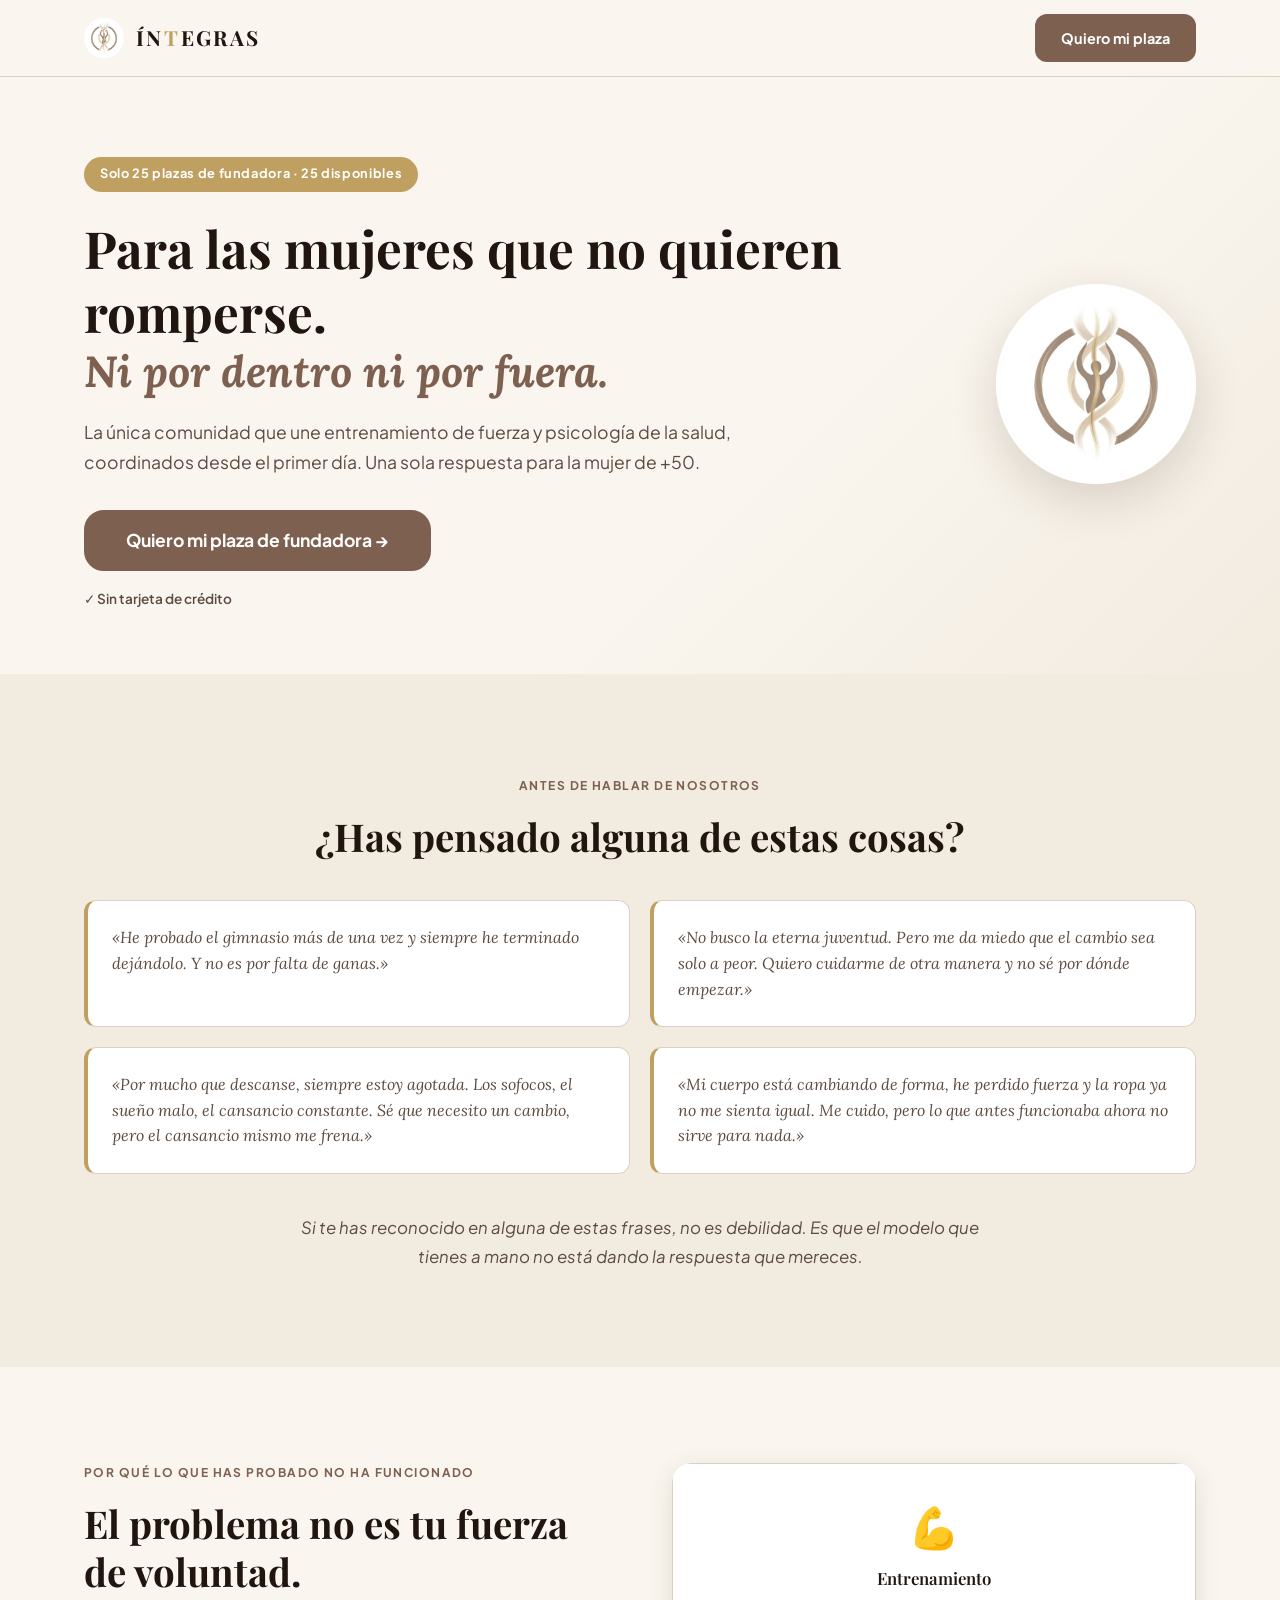
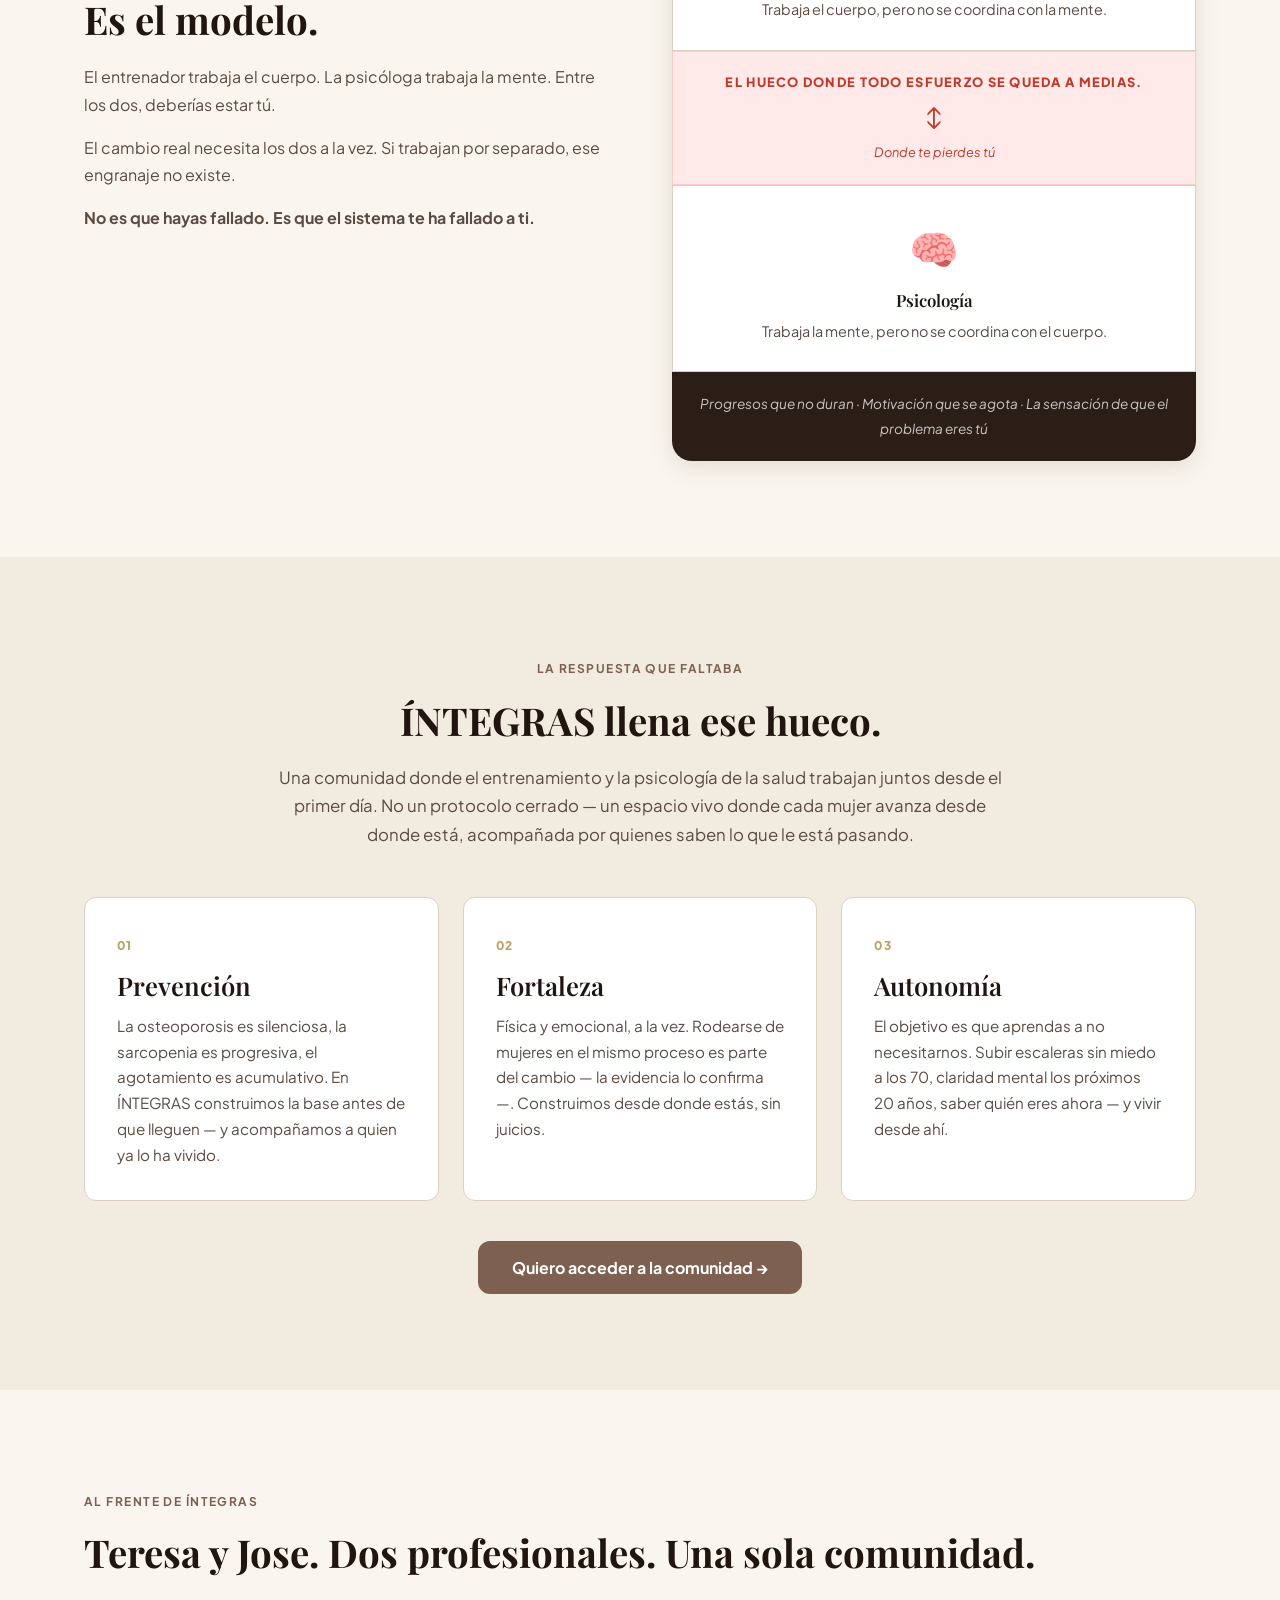
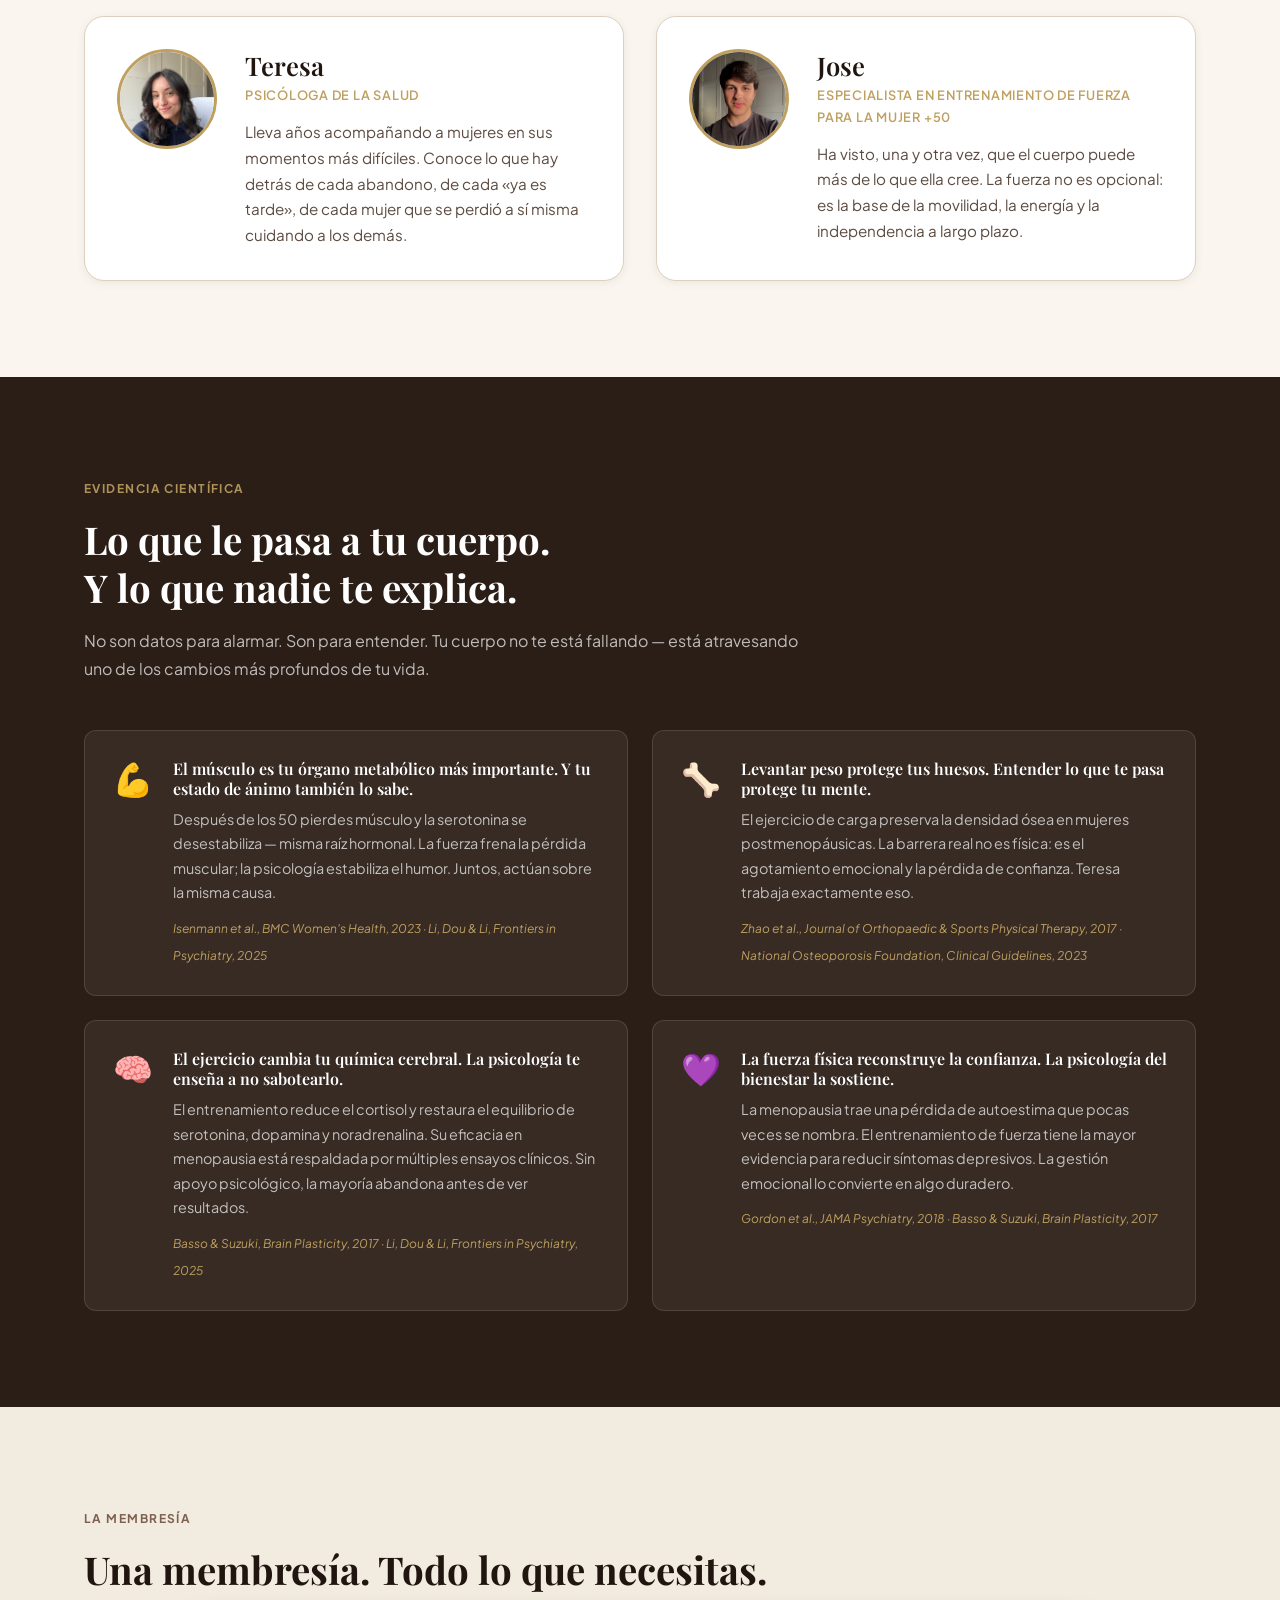
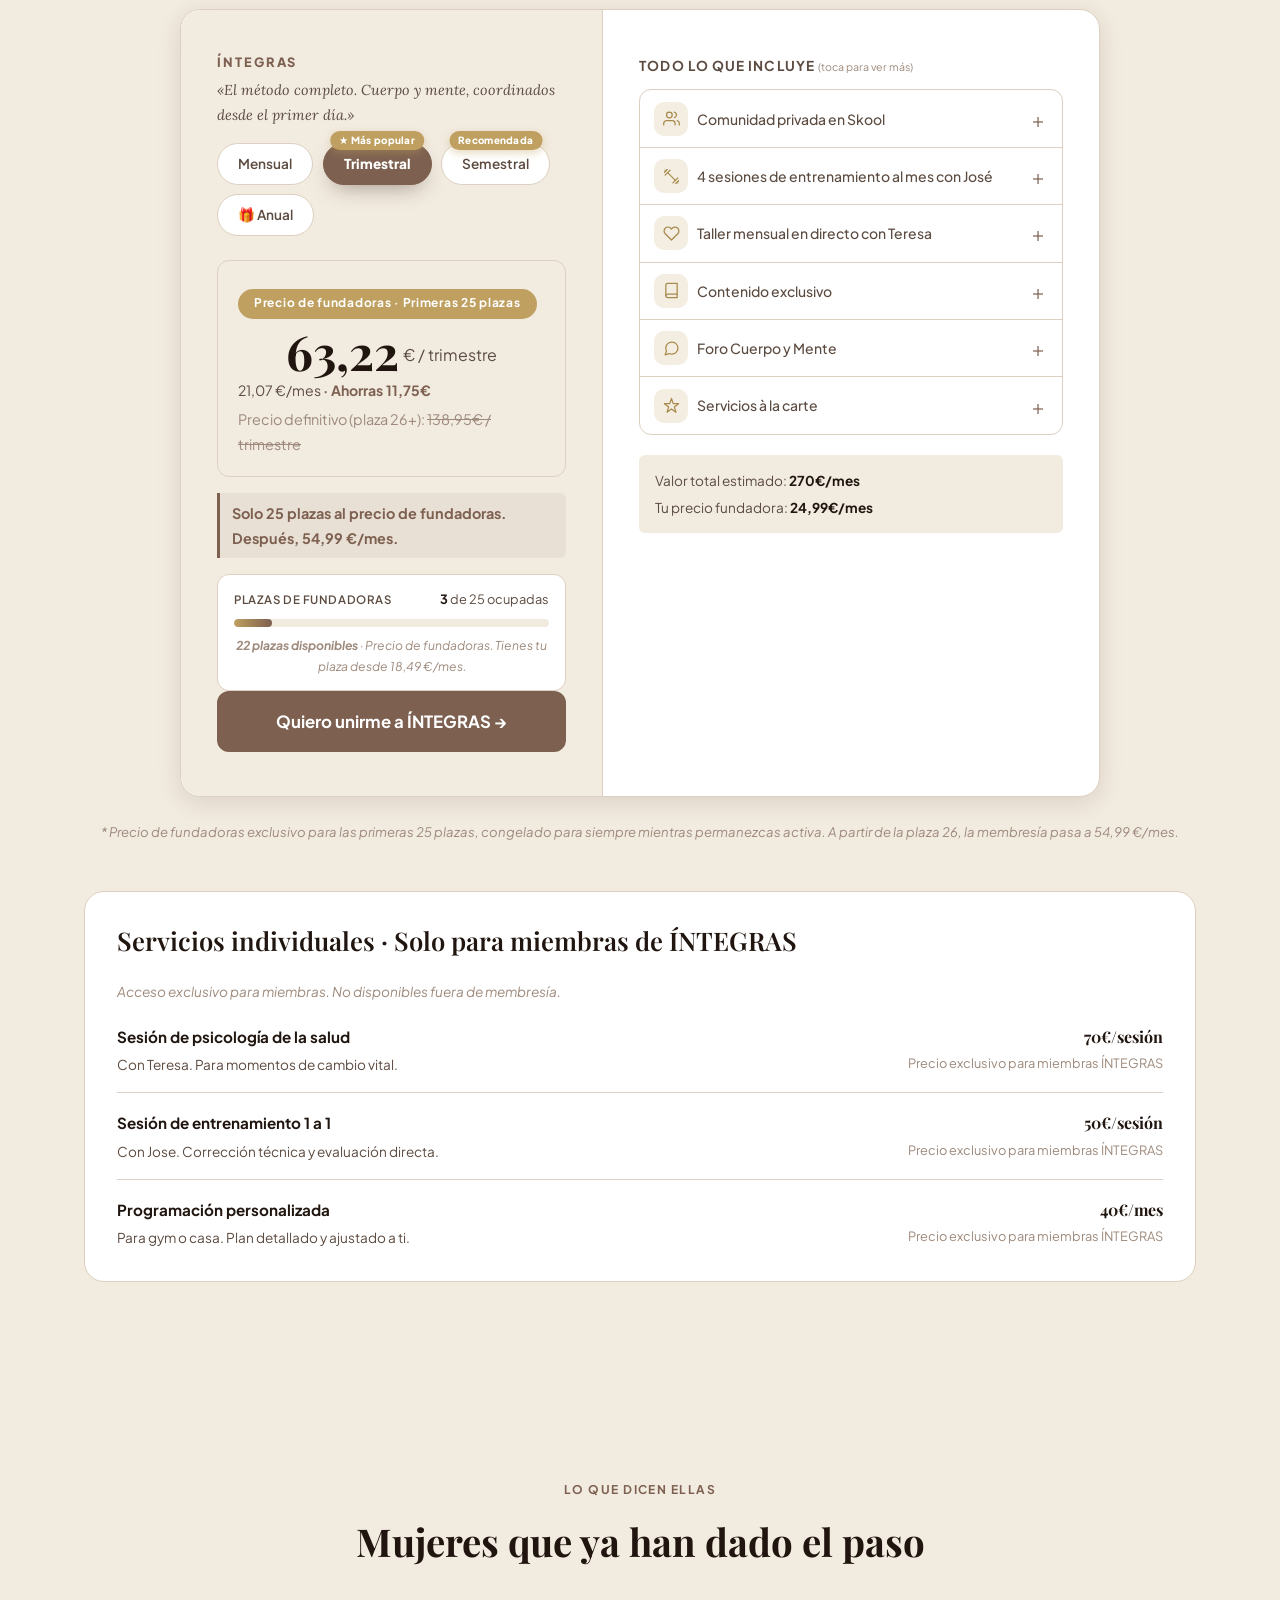
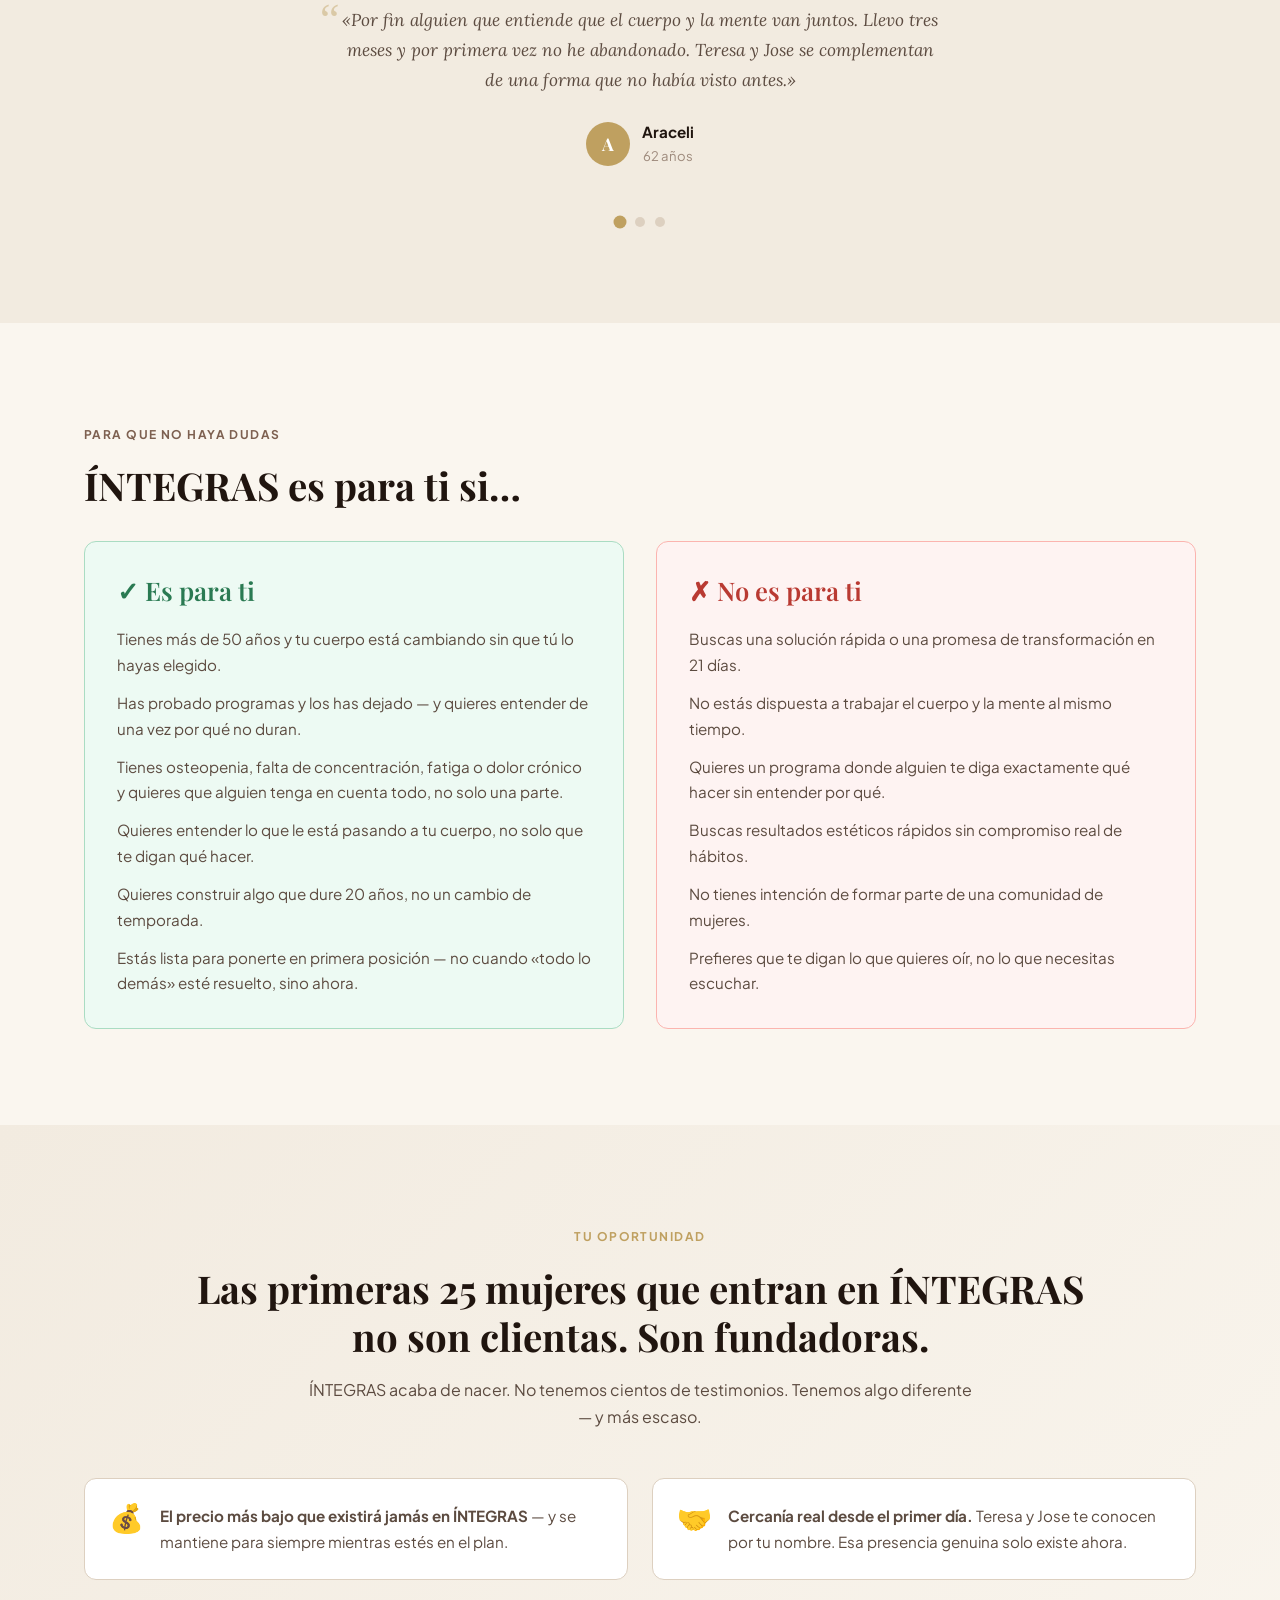
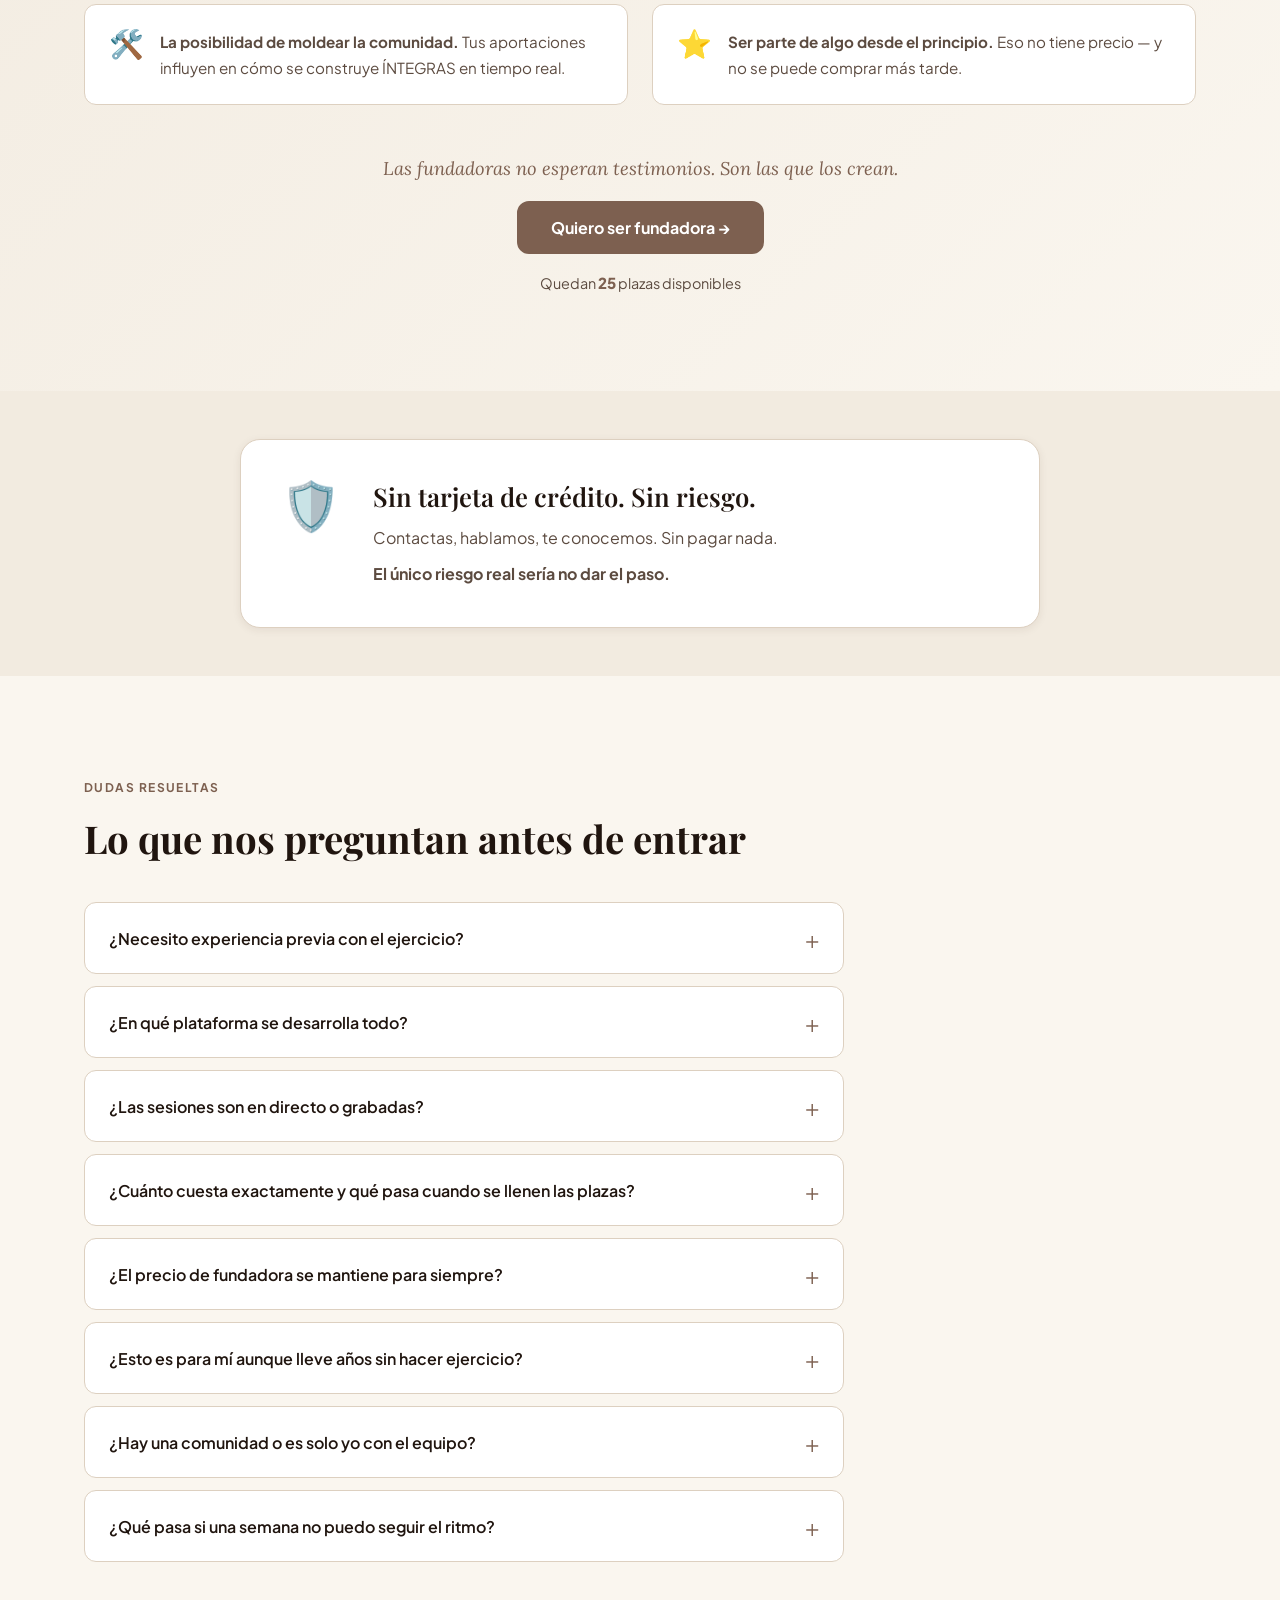
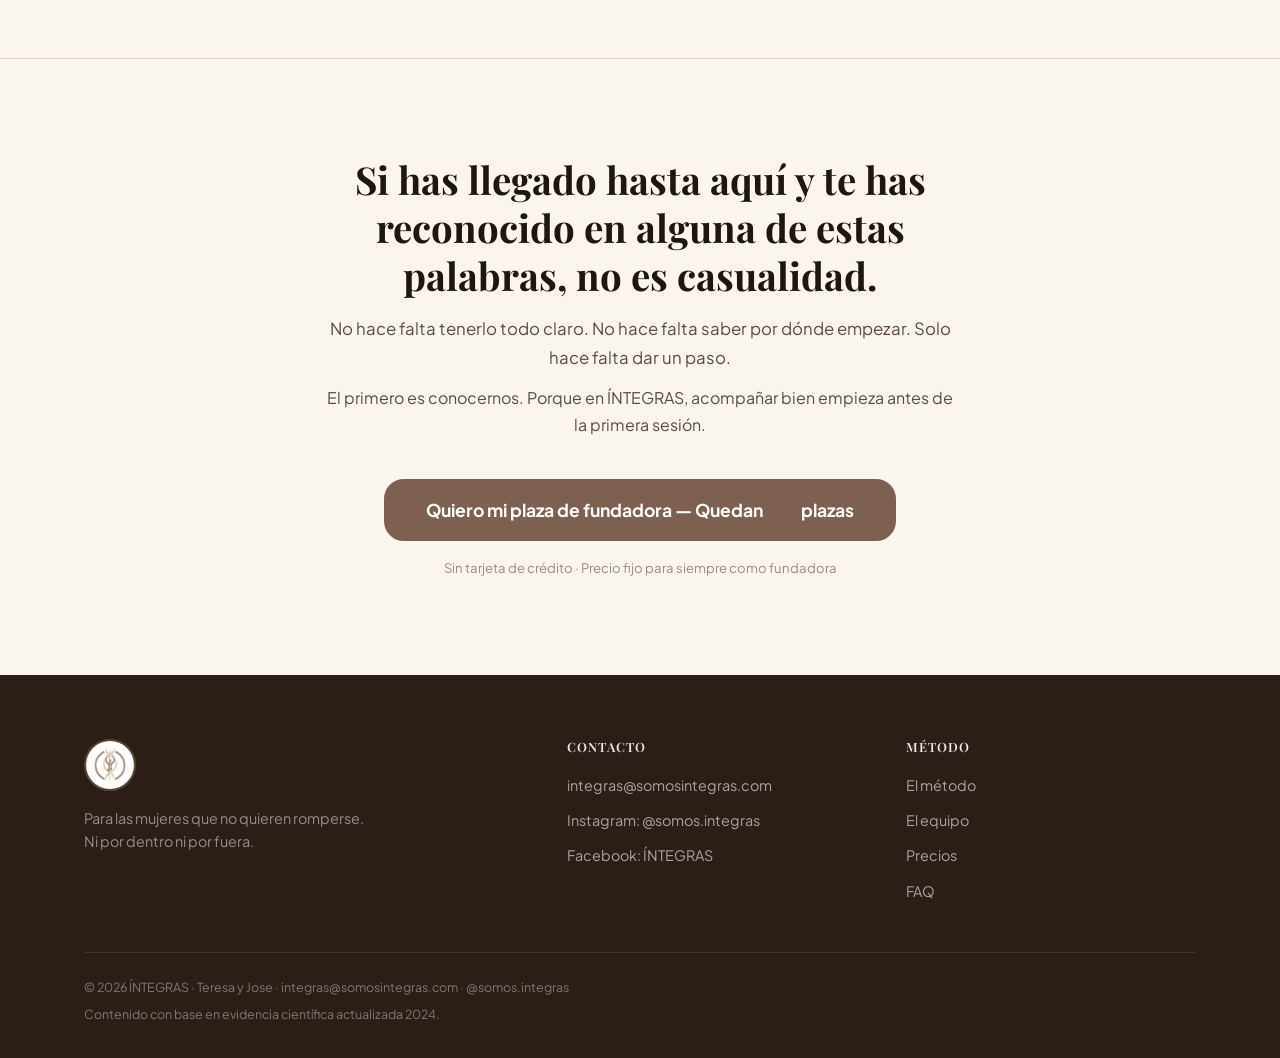
==== commit 14f5e286: "feat: alinear sección de membresía con el diseño original de Claude Design Reestructura la tarjeta d" ====
--- a/index.html
+++ b/index.html
@@ -26,10 +26,6 @@
         p, li, h1, h2, h3, h4 { overflow-wrap: break-word; }
 
         @media (max-width: 576px) {
-            /* Lista de valor: el precio tachado pasa a su propia línea en tarjetas estrechas */
-            .valor-lista li { flex-wrap: wrap; }
-            .val { margin-left: 0; flex-basis: 100%; padding-top: .15rem; }
-
             /* Dato-card: apilar emoji sobre el texto para mejor escaneo vertical */
             .dato-card { flex-direction: column; }
             .dato-emoji { font-size: 1.5rem; margin-top: 0; }
@@ -313,14 +309,14 @@
                     <div class="period-tabs" role="group" aria-label="Periodicidad de pago">
                         <button class="period-tab" data-period="mensual">Mensual</button>
                         <button class="period-tab active" data-period="trimestral">
+                            <span class="period-tab-badge">★ Más popular</span>
                             Trimestral
-                            <span class="period-tab-badge">Más popular</span>
                         </button>
                         <button class="period-tab" data-period="semestral">
+                            <span class="period-tab-badge">Recomendada</span>
                             Semestral
-                            <span class="period-tab-badge">Recomendada</span>
                         </button>
-                        <button class="period-tab" data-period="anual">Anual</button>
+                        <button class="period-tab" data-period="anual">🎁 Anual</button>
                     </div>
 
                     <div class="precio-bloque">
@@ -343,77 +339,91 @@
                     <!-- Barra de plazas -->
                     <div class="spots-bar-wrap">
                         <div class="spots-bar-header">
-                            <span class="spots-bar-label">Plazas fundadoras</span>
-                            <span class="spots-bar-count"><strong class="spots-taken">3</strong> / <span class="spots-total">25</span> ocupadas</span>
+                            <span class="spots-bar-label">Plazas de fundadoras</span>
+                            <span class="spots-bar-count"><strong class="spots-taken">3</strong> de <span class="spots-total">25</span> ocupadas</span>
                         </div>
                         <div class="spots-bar-track" role="progressbar" aria-valuenow="12" aria-valuemin="0" aria-valuemax="100" aria-label="12% de plazas ocupadas">
                             <div class="spots-bar-fill" data-width="12"></div>
                         </div>
-                        <p class="spots-bar-note">Quedan <strong>22</strong> plazas al precio de fundadoras</p>
-                    </div>
+                        <p class="spots-bar-note"><strong>22 plazas disponibles</strong> · Precio de fundadoras. Tienes tu plaza desde 18,49 €/mes.</p>
+                    </div>
+
+                    <button class="btn-cta btn-full js-open-modal js-cta-glow">Quiero unirme a ÍNTEGRAS →</button>
                 </div>
 
                 <div class="plan-value-stack">
-                    <p class="valor-titulo">Todo lo que incluye: <span class="valor-hint">(toca para ver más)</span></p>
+                    <p class="valor-titulo">Todo lo que incluye <span class="valor-hint">(toca para ver más)</span></p>
                     <ul class="beneficios-lista">
                         <li class="beneficio-item">
                             <button class="beneficio-header">
-                                <span class="ck">✓</span>
-                                <span class="beneficio-titulo">Comunidad privada Skool</span>
+                                <span class="beneficio-icono">
+                                    <svg width="20" height="20" viewBox="0 0 24 24" fill="none" stroke="currentColor" stroke-width="1.8" stroke-linecap="round" stroke-linejoin="round"><path d="M17 21v-2a4 4 0 0 0-4-4H5a4 4 0 0 0-4 4v2"></path><circle cx="9" cy="7" r="4"></circle><path d="M23 21v-2a4 4 0 0 0-3-3.87"></path><path d="M16 3.13a4 4 0 0 1 0 7.75"></path></svg>
+                                </span>
+                                <span class="beneficio-titulo">Comunidad privada en Skool</span>
                                 <span class="beneficio-toggle" aria-hidden="true">+</span>
                             </button>
                             <div class="beneficio-body">
-                                <p>Espacio de conexión real con otras mujeres en tu misma etapa. Comparte avances, pregunta, apoya y siente que no estás sola en el proceso.</p>
+                                <p>Un espacio cuidado y privado donde compartir avances, dudas y compañía cada día.</p>
                             </div>
                         </li>
                         <li class="beneficio-item">
                             <button class="beneficio-header">
-                                <span class="ck">✓</span>
+                                <span class="beneficio-icono">
+                                    <svg width="20" height="20" viewBox="0 0 24 24" fill="none" stroke="currentColor" stroke-width="1.8" stroke-linecap="round" stroke-linejoin="round"><path d="M6.5 6.5l11 11"></path><path d="M21 21l-1-1"></path><path d="M3 3l1 1"></path><path d="M18 22l4-4"></path><path d="M2 6l4-4"></path><path d="M3 10l7-7"></path><path d="M14 21l7-7"></path></svg>
+                                </span>
                                 <span class="beneficio-titulo">4 sesiones de entrenamiento al mes con José</span>
                                 <span class="beneficio-toggle" aria-hidden="true">+</span>
                             </button>
                             <div class="beneficio-body">
-                                <p>Sesiones en vídeo diseñadas para la mujer de +50: progresivas, seguras y adaptadas a cada nivel. Quedan grabadas para verlas cuando quieras.</p>
+                                <p>Rutinas en vídeo seguras y progresivas, pensadas para el cuerpo de mujeres +50.</p>
                             </div>
                         </li>
                         <li class="beneficio-item">
                             <button class="beneficio-header">
-                                <span class="ck">✓</span>
+                                <span class="beneficio-icono">
+                                    <svg width="20" height="20" viewBox="0 0 24 24" fill="none" stroke="currentColor" stroke-width="1.8" stroke-linecap="round" stroke-linejoin="round"><path d="M20.84 4.61a5.5 5.5 0 0 0-7.78 0L12 5.67l-1.06-1.06a5.5 5.5 0 0 0-7.78 7.78l1.06 1.06L12 21.23l7.78-7.78 1.06-1.06a5.5 5.5 0 0 0 0-7.78z"></path></svg>
+                                </span>
                                 <span class="beneficio-titulo">Taller mensual en directo con Teresa</span>
                                 <span class="beneficio-toggle" aria-hidden="true">+</span>
                             </button>
                             <div class="beneficio-body">
-                                <p>Un espacio al mes para trabajar la mente: gestión emocional, motivación, autocompasión. Con grabación para quienes no puedan asistir en directo.</p>
+                                <p>Bienestar emocional y herramientas para esta etapa. Siempre con grabación disponible.</p>
                             </div>
                         </li>
                         <li class="beneficio-item">
                             <button class="beneficio-header">
-                                <span class="ck">✓</span>
+                                <span class="beneficio-icono">
+                                    <svg width="20" height="20" viewBox="0 0 24 24" fill="none" stroke="currentColor" stroke-width="1.8" stroke-linecap="round" stroke-linejoin="round"><path d="M4 19.5A2.5 2.5 0 0 1 6.5 17H20"></path><path d="M6.5 2H20v20H6.5A2.5 2.5 0 0 1 4 19.5v-15A2.5 2.5 0 0 1 6.5 2z"></path></svg>
+                                </span>
                                 <span class="beneficio-titulo">Contenido exclusivo</span>
                                 <span class="beneficio-toggle" aria-hidden="true">+</span>
                             </button>
                             <div class="beneficio-body">
-                                <p>Rutinas, guías de nutrición adaptada, lecturas especializadas y recursos disponibles solo para las miembras de ÍNTEGRAS.</p>
+                                <p>Rutinas, recursos y lecturas especializadas que se amplían cada mes.</p>
                             </div>
                         </li>
                         <li class="beneficio-item">
                             <button class="beneficio-header">
-                                <span class="ck">✓</span>
+                                <span class="beneficio-icono">
+                                    <svg width="20" height="20" viewBox="0 0 24 24" fill="none" stroke="currentColor" stroke-width="1.8" stroke-linecap="round" stroke-linejoin="round"><path d="M21 11.5a8.38 8.38 0 0 1-.9 3.8 8.5 8.5 0 0 1-7.6 4.7 8.38 8.38 0 0 1-3.8-.9L3 21l1.9-5.7a8.38 8.38 0 0 1-.9-3.8 8.5 8.5 0 0 1 4.7-7.6 8.38 8.38 0 0 1 3.8-.9h.5a8.48 8.48 0 0 1 8 8v.5z"></path></svg>
+                                </span>
                                 <span class="beneficio-titulo">Foro Cuerpo y Mente</span>
                                 <span class="beneficio-toggle" aria-hidden="true">+</span>
                             </button>
                             <div class="beneficio-body">
-                                <p>Espacio de consultas dentro de la comunidad donde Teresa y José responden directamente. Tu duda no queda sin respuesta.</p>
+                                <p>Pregunta lo que necesites: Teresa y José responden personalmente.</p>
                             </div>
                         </li>
                         <li class="beneficio-item">
                             <button class="beneficio-header">
-                                <span class="ck">✓</span>
-                                <span class="beneficio-titulo">Servicios à la carte disponibles</span>
+                                <span class="beneficio-icono">
+                                    <svg width="20" height="20" viewBox="0 0 24 24" fill="none" stroke="currentColor" stroke-width="1.8" stroke-linecap="round" stroke-linejoin="round"><path d="M12 2l2.4 7.4H22l-6 4.6 2.3 7.4-6.3-4.6-6.3 4.6L8 14 2 9.4h7.6z"></path></svg>
+                                </span>
+                                <span class="beneficio-titulo">Servicios à la carte</span>
                                 <span class="beneficio-toggle" aria-hidden="true">+</span>
                             </button>
                             <div class="beneficio-body">
-                                <p>Acceso exclusivo a consultas individuales, programación personalizada y sesiones 1 a 1 a precios especiales de miembra.</p>
+                                <p>Consultas individuales y acompañamiento personalizado cuando lo desees.</p>
                             </div>
                         </li>
                     </ul>
@@ -422,8 +432,6 @@
                         <span>Tu precio fundadora: <strong>24,99€/mes</strong></span>
                     </div>
                 </div>
-
-                <button class="btn-cta btn-full js-open-modal">Quiero unirme a ÍNTEGRAS →</button>
             </div>
         </div>
 
@@ -716,7 +724,7 @@
         <h2>Si has llegado hasta aquí y te has reconocido en alguna de estas palabras, no es casualidad.</h2>
         <p class="ctaf-sub">No hace falta tenerlo todo claro. No hace falta saber por dónde empezar. Solo hace falta dar un paso.</p>
         <p class="ctaf-text">El primero es conocernos. Porque en ÍNTEGRAS, acompañar bien empieza antes de la primera sesión.</p>
-        <button class="btn-cta btn-lg js-open-modal">
+        <button class="btn-cta btn-lg js-open-modal js-cta-glow">
             Quiero mi plaza de fundadora — Quedan <span class="plazas-num">25</span> plazas
         </button>
         <p class="ctaf-trust">Sin tarjeta de crédito · Precio fijo para siempre como fundadora</p>
--- a/css/styles.css
+++ b/css/styles.css
@@ -156,6 +156,14 @@
 }
 .btn-cta:active { transform: translateY(0); }
 
+@keyframes ctaPulse {
+    0%, 100% { box-shadow: 0 12px 26px -12px rgba(32,21,15,.45); }
+    50%      { box-shadow: 0 16px 36px -8px rgba(191,160,96,.6); }
+}
+.btn-cta.cta-glow {
+    animation: ctaPulse 2.6s ease-in-out infinite;
+}
+
 .btn-lg {
     font-size: 1.1rem;
     padding: 1.1rem 2.5rem;
@@ -661,7 +669,7 @@
 }
 
 .plan-unico {
-    max-width: 560px;
+    max-width: 920px;
     width: 100%;
     border: 2px solid var(--color-accent);
     box-shadow: var(--shadow-md);
@@ -679,6 +687,25 @@
 }
 
 .plan-head { text-align: center; }
+
+/* A partir de tablet ancha: precio a la izquierda, beneficios a la derecha */
+@media (min-width: 800px) {
+    .plan-card.plan-unico {
+        display: grid;
+        grid-template-columns: 0.92fr 1.08fr;
+        gap: 0;
+        padding: 0;
+    }
+    .plan-unico .plan-head {
+        text-align: left;
+        background: var(--color-bg-alt);
+        border-right: 1px solid var(--color-border);
+        border-radius: var(--radius-lg) 0 0 var(--radius-lg);
+        padding: 2.75rem 2.25rem;
+    }
+    .plan-unico .period-tabs { justify-content: flex-start; }
+    .plan-unico .plan-value-stack { padding: 2.75rem 2.25rem; }
+}
 
 .plan-nombre {
     font-family: var(--font-body);
@@ -718,57 +745,56 @@
     padding-bottom: .4rem;
 }
 
-/* Selector de periodicidad */
+/* Selector de periodicidad — píldoras */
 .period-tabs {
-    display: grid;
-    grid-template-columns: repeat(4, 1fr);
-    gap: .35rem;
-    background: var(--color-bg-alt);
-    border: 1px solid var(--color-border);
-    border-radius: var(--radius-md);
-    padding: .3rem;
-    margin-bottom: 1.25rem;
+    display: flex;
+    gap: .6rem;
+    flex-wrap: wrap;
+    justify-content: center;
+    align-items: flex-end;
+    margin-bottom: 1.5rem;
 }
 
 .period-tab {
-    display: flex;
-    flex-direction: column;
-    align-items: center;
-    gap: .15rem;
-    background: transparent;
-    border: none;
-    border-radius: var(--radius-sm);
-    padding: .5rem .35rem;
+    position: relative;
+    background: #fff;
+    border: 1.5px solid var(--color-border);
+    border-radius: 100px;
+    padding: .7rem 1.25rem;
     font-family: var(--font-body);
-    font-size: .78rem;
+    font-size: .85rem;
     font-weight: 600;
     color: var(--color-text-mid);
     cursor: pointer;
-    transition: background .2s, color .2s;
-    line-height: 1.25;
+    transition: background .2s, color .2s, border-color .2s, box-shadow .2s;
+    white-space: nowrap;
 }
 .period-tab:hover {
-    background: rgba(125,96,80,.08);
+    border-color: var(--color-primary);
     color: var(--color-primary);
 }
 .period-tab.active {
-    background: #fff;
-    color: var(--color-primary);
-    box-shadow: 0 1px 4px rgba(61,35,20,.1);
+    background: var(--color-primary);
+    border-color: var(--color-primary);
+    color: #fff;
+    font-weight: 800;
+    box-shadow: 0 10px 22px -10px rgba(61,35,20,.5);
 }
 
 .period-tab-badge {
-    font-size: .6rem;
-    font-weight: 700;
+    position: absolute;
+    top: -13px;
+    left: 50%;
+    transform: translateX(-50%);
+    font-size: .62rem;
+    font-weight: 800;
     letter-spacing: .03em;
-    color: var(--color-accent);
-    background: rgba(191,160,96,.15);
-    padding: .1rem .35rem;
+    color: #fff;
+    background: var(--color-accent);
+    padding: .2rem .55rem;
     border-radius: 100px;
     white-space: nowrap;
-}
-.period-tab.active .period-tab-badge {
-    background: rgba(191,160,96,.28);
+    box-shadow: 0 3px 8px rgba(191,160,96,.4);
 }
 
 /* Bloque de precio dinámico */
@@ -835,36 +861,6 @@
     letter-spacing: .08em;
     color: var(--color-text-mid);
     margin-bottom: .75rem;
-}
-
-.valor-lista {
-    display: flex;
-    flex-direction: column;
-    gap: .5rem;
-    margin-bottom: 1.25rem;
-}
-.valor-lista li {
-    font-size: .88rem;
-    color: var(--color-text-mid);
-    display: flex;
-    align-items: baseline;
-    gap: .5rem;
-}
-
-.ck {
-    color: var(--color-success);
-    font-weight: 800;
-    flex-shrink: 0;
-}
-
-.val {
-    margin-left: auto;
-    font-style: normal;
-    font-size: .78rem;
-    color: var(--color-text-light);
-    flex-shrink: 0;
-    text-decoration: line-through;
-    opacity: .7;
 }
 
 .valor-resumen {
@@ -1850,11 +1846,33 @@
     background: rgba(125,96,80,.05);
     color: var(--color-text-dark);
 }
+.beneficio-header:hover .beneficio-icono {
+    background: var(--color-primary);
+    color: #fff;
+}
 
 .beneficio-item.open .beneficio-header {
     background: rgba(125,96,80,.06);
     color: var(--color-text-dark);
 }
+.beneficio-item.open .beneficio-icono {
+    background: var(--color-primary);
+    color: #fff;
+}
+
+.beneficio-icono {
+    flex-shrink: 0;
+    width: 34px;
+    height: 34px;
+    border-radius: 10px;
+    background: rgba(191,160,96,.18);
+    color: var(--color-accent-h);
+    display: flex;
+    align-items: center;
+    justify-content: center;
+    transition: background .25s, color .25s;
+}
+.beneficio-icono svg { width: 17px; height: 17px; }
 
 .beneficio-titulo {
     flex: 1;
@@ -1884,7 +1902,7 @@
 }
 
 .beneficio-body p {
-    padding: .1rem .875rem .75rem 2.1rem;
+    padding: .1rem .875rem .75rem 2.85rem;
     font-size: .82rem;
     color: var(--color-text-light);
     line-height: 1.65;
@@ -2009,7 +2027,9 @@
     .spots-bar-wrap { padding: .75rem; }
 
     .beneficio-header { font-size: .84rem; padding: .65rem .75rem; gap: .5rem; }
-    .beneficio-body p { padding: .1rem .75rem .65rem 1.85rem; font-size: .81rem; }
+    .beneficio-icono { width: 30px; height: 30px; border-radius: 8px; }
+    .beneficio-icono svg { width: 15px; height: 15px; }
+    .beneficio-body p { padding: .1rem .75rem .65rem 2.45rem; font-size: .81rem; }
 
     .testimonio-texto { font-size: .97rem; padding: 0 .75rem; }
     .testimonio-texto::before { font-size: 2.25rem; }
@@ -2023,4 +2043,5 @@
     .testimonio.active { animation: none; }
     .beneficio-toggle { transition: none; }
     .beneficio-body { transition: none; }
-}
+    .btn-cta.cta-glow { animation: none; }
+}
--- a/css/styles.css
+++ b/css/styles.css
@@ -156,6 +156,14 @@
 }
 .btn-cta:active { transform: translateY(0); }
 
+@keyframes ctaPulse {
+    0%, 100% { box-shadow: 0 12px 26px -12px rgba(32,21,15,.45); }
+    50%      { box-shadow: 0 16px 36px -8px rgba(191,160,96,.6); }
+}
+.btn-cta.cta-glow {
+    animation: ctaPulse 2.6s ease-in-out infinite;
+}
+
 .btn-lg {
     font-size: 1.1rem;
     padding: 1.1rem 2.5rem;
@@ -661,7 +669,7 @@
 }
 
 .plan-unico {
-    max-width: 560px;
+    max-width: 920px;
     width: 100%;
     border: 2px solid var(--color-accent);
     box-shadow: var(--shadow-md);
@@ -679,6 +687,25 @@
 }
 
 .plan-head { text-align: center; }
+
+/* A partir de tablet ancha: precio a la izquierda, beneficios a la derecha */
+@media (min-width: 800px) {
+    .plan-card.plan-unico {
+        display: grid;
+        grid-template-columns: 0.92fr 1.08fr;
+        gap: 0;
+        padding: 0;
+    }
+    .plan-unico .plan-head {
+        text-align: left;
+        background: var(--color-bg-alt);
+        border-right: 1px solid var(--color-border);
+        border-radius: var(--radius-lg) 0 0 var(--radius-lg);
+        padding: 2.75rem 2.25rem;
+    }
+    .plan-unico .period-tabs { justify-content: flex-start; }
+    .plan-unico .plan-value-stack { padding: 2.75rem 2.25rem; }
+}
 
 .plan-nombre {
     font-family: var(--font-body);
@@ -718,57 +745,56 @@
     padding-bottom: .4rem;
 }
 
-/* Selector de periodicidad */
+/* Selector de periodicidad — píldoras */
 .period-tabs {
-    display: grid;
-    grid-template-columns: repeat(4, 1fr);
-    gap: .35rem;
-    background: var(--color-bg-alt);
-    border: 1px solid var(--color-border);
-    border-radius: var(--radius-md);
-    padding: .3rem;
-    margin-bottom: 1.25rem;
+    display: flex;
+    gap: .6rem;
+    flex-wrap: wrap;
+    justify-content: center;
+    align-items: flex-end;
+    margin-bottom: 1.5rem;
 }
 
 .period-tab {
-    display: flex;
-    flex-direction: column;
-    align-items: center;
-    gap: .15rem;
-    background: transparent;
-    border: none;
-    border-radius: var(--radius-sm);
-    padding: .5rem .35rem;
+    position: relative;
+    background: #fff;
+    border: 1.5px solid var(--color-border);
+    border-radius: 100px;
+    padding: .7rem 1.25rem;
     font-family: var(--font-body);
-    font-size: .78rem;
+    font-size: .85rem;
     font-weight: 600;
     color: var(--color-text-mid);
     cursor: pointer;
-    transition: background .2s, color .2s;
-    line-height: 1.25;
+    transition: background .2s, color .2s, border-color .2s, box-shadow .2s;
+    white-space: nowrap;
 }
 .period-tab:hover {
-    background: rgba(125,96,80,.08);
+    border-color: var(--color-primary);
     color: var(--color-primary);
 }
 .period-tab.active {
-    background: #fff;
-    color: var(--color-primary);
-    box-shadow: 0 1px 4px rgba(61,35,20,.1);
+    background: var(--color-primary);
+    border-color: var(--color-primary);
+    color: #fff;
+    font-weight: 800;
+    box-shadow: 0 10px 22px -10px rgba(61,35,20,.5);
 }
 
 .period-tab-badge {
-    font-size: .6rem;
-    font-weight: 700;
+    position: absolute;
+    top: -13px;
+    left: 50%;
+    transform: translateX(-50%);
+    font-size: .62rem;
+    font-weight: 800;
     letter-spacing: .03em;
-    color: var(--color-accent);
-    background: rgba(191,160,96,.15);
-    padding: .1rem .35rem;
+    color: #fff;
+    background: var(--color-accent);
+    padding: .2rem .55rem;
     border-radius: 100px;
     white-space: nowrap;
-}
-.period-tab.active .period-tab-badge {
-    background: rgba(191,160,96,.28);
+    box-shadow: 0 3px 8px rgba(191,160,96,.4);
 }
 
 /* Bloque de precio dinámico */
@@ -835,36 +861,6 @@
     letter-spacing: .08em;
     color: var(--color-text-mid);
     margin-bottom: .75rem;
-}
-
-.valor-lista {
-    display: flex;
-    flex-direction: column;
-    gap: .5rem;
-    margin-bottom: 1.25rem;
-}
-.valor-lista li {
-    font-size: .88rem;
-    color: var(--color-text-mid);
-    display: flex;
-    align-items: baseline;
-    gap: .5rem;
-}
-
-.ck {
-    color: var(--color-success);
-    font-weight: 800;
-    flex-shrink: 0;
-}
-
-.val {
-    margin-left: auto;
-    font-style: normal;
-    font-size: .78rem;
-    color: var(--color-text-light);
-    flex-shrink: 0;
-    text-decoration: line-through;
-    opacity: .7;
 }
 
 .valor-resumen {
@@ -1850,11 +1846,33 @@
     background: rgba(125,96,80,.05);
     color: var(--color-text-dark);
 }
+.beneficio-header:hover .beneficio-icono {
+    background: var(--color-primary);
+    color: #fff;
+}
 
 .beneficio-item.open .beneficio-header {
     background: rgba(125,96,80,.06);
     color: var(--color-text-dark);
 }
+.beneficio-item.open .beneficio-icono {
+    background: var(--color-primary);
+    color: #fff;
+}
+
+.beneficio-icono {
+    flex-shrink: 0;
+    width: 34px;
+    height: 34px;
+    border-radius: 10px;
+    background: rgba(191,160,96,.18);
+    color: var(--color-accent-h);
+    display: flex;
+    align-items: center;
+    justify-content: center;
+    transition: background .25s, color .25s;
+}
+.beneficio-icono svg { width: 17px; height: 17px; }
 
 .beneficio-titulo {
     flex: 1;
@@ -1884,7 +1902,7 @@
 }
 
 .beneficio-body p {
-    padding: .1rem .875rem .75rem 2.1rem;
+    padding: .1rem .875rem .75rem 2.85rem;
     font-size: .82rem;
     color: var(--color-text-light);
     line-height: 1.65;
@@ -2009,7 +2027,9 @@
     .spots-bar-wrap { padding: .75rem; }
 
     .beneficio-header { font-size: .84rem; padding: .65rem .75rem; gap: .5rem; }
-    .beneficio-body p { padding: .1rem .75rem .65rem 1.85rem; font-size: .81rem; }
+    .beneficio-icono { width: 30px; height: 30px; border-radius: 8px; }
+    .beneficio-icono svg { width: 15px; height: 15px; }
+    .beneficio-body p { padding: .1rem .75rem .65rem 2.45rem; font-size: .81rem; }
 
     .testimonio-texto { font-size: .97rem; padding: 0 .75rem; }
     .testimonio-texto::before { font-size: 2.25rem; }
@@ -2023,4 +2043,5 @@
     .testimonio.active { animation: none; }
     .beneficio-toggle { transition: none; }
     .beneficio-body { transition: none; }
-}
+    .btn-cta.cta-glow { animation: none; }
+}
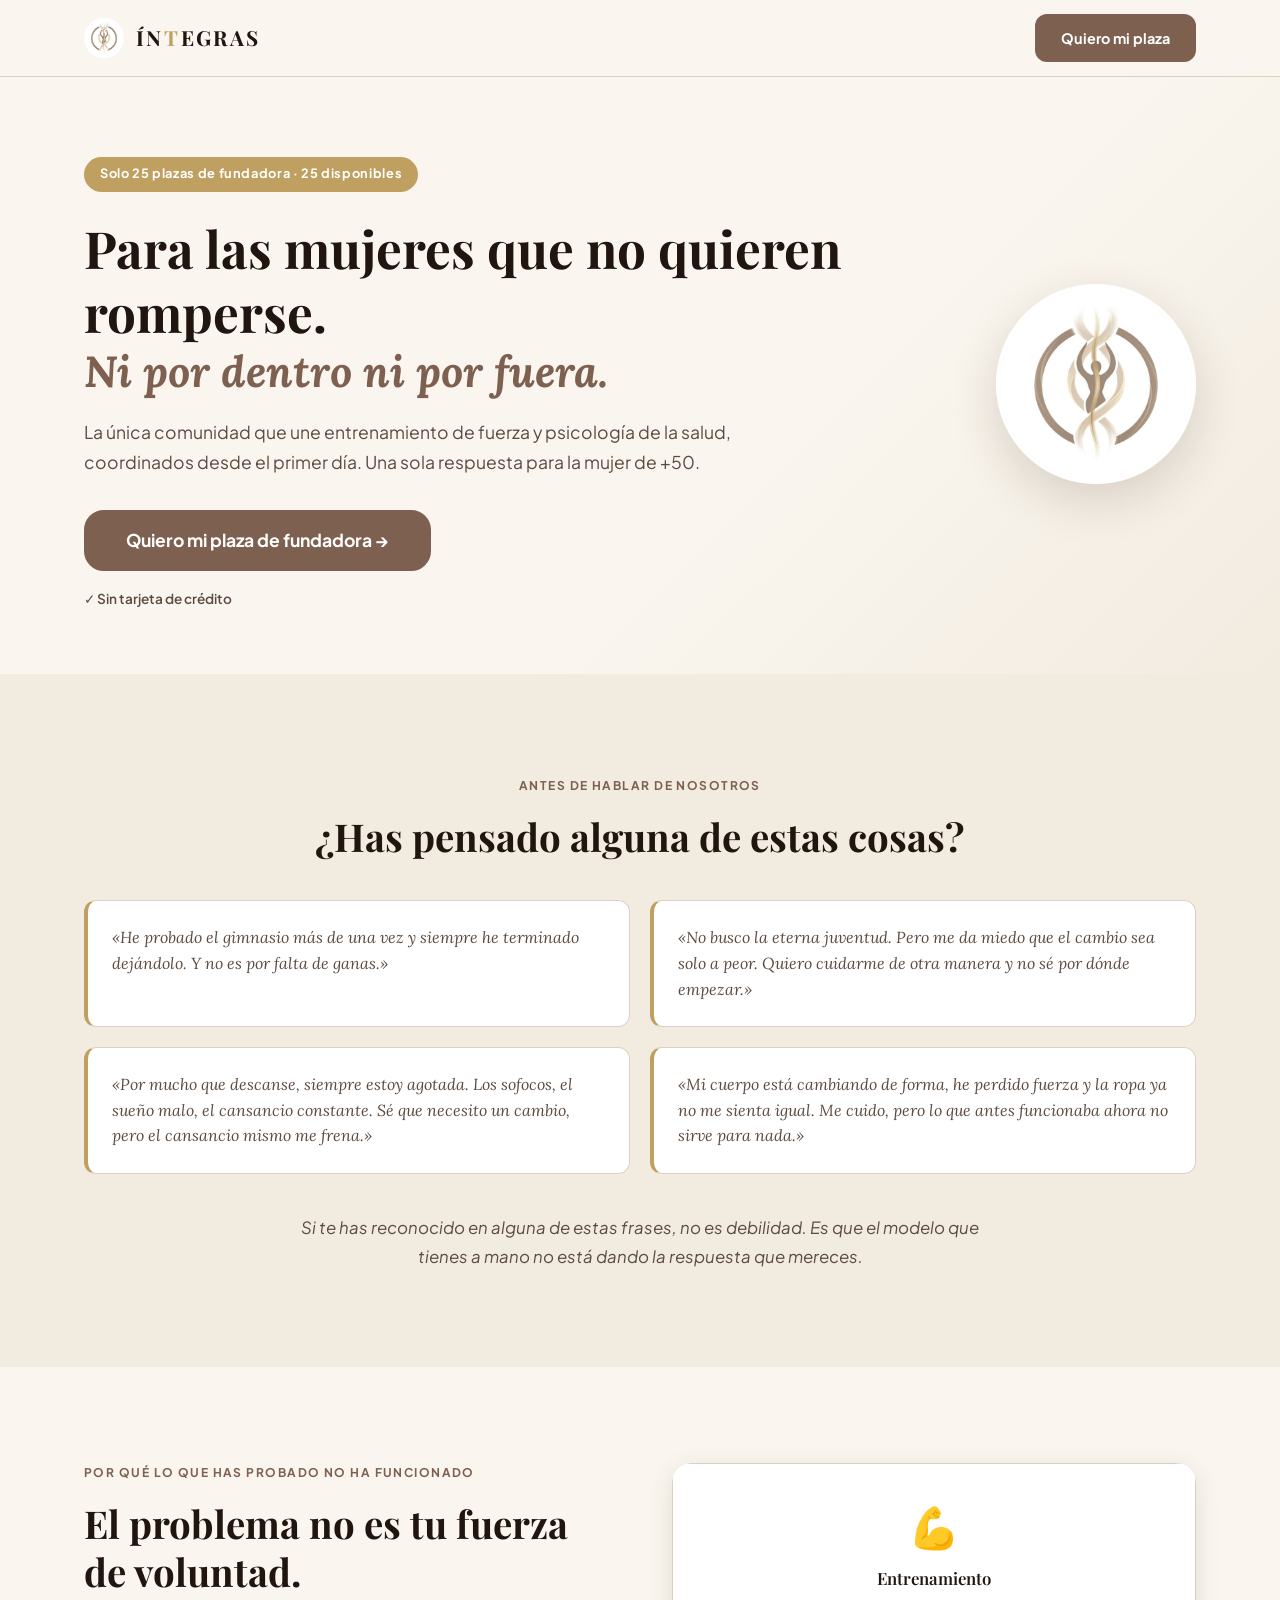
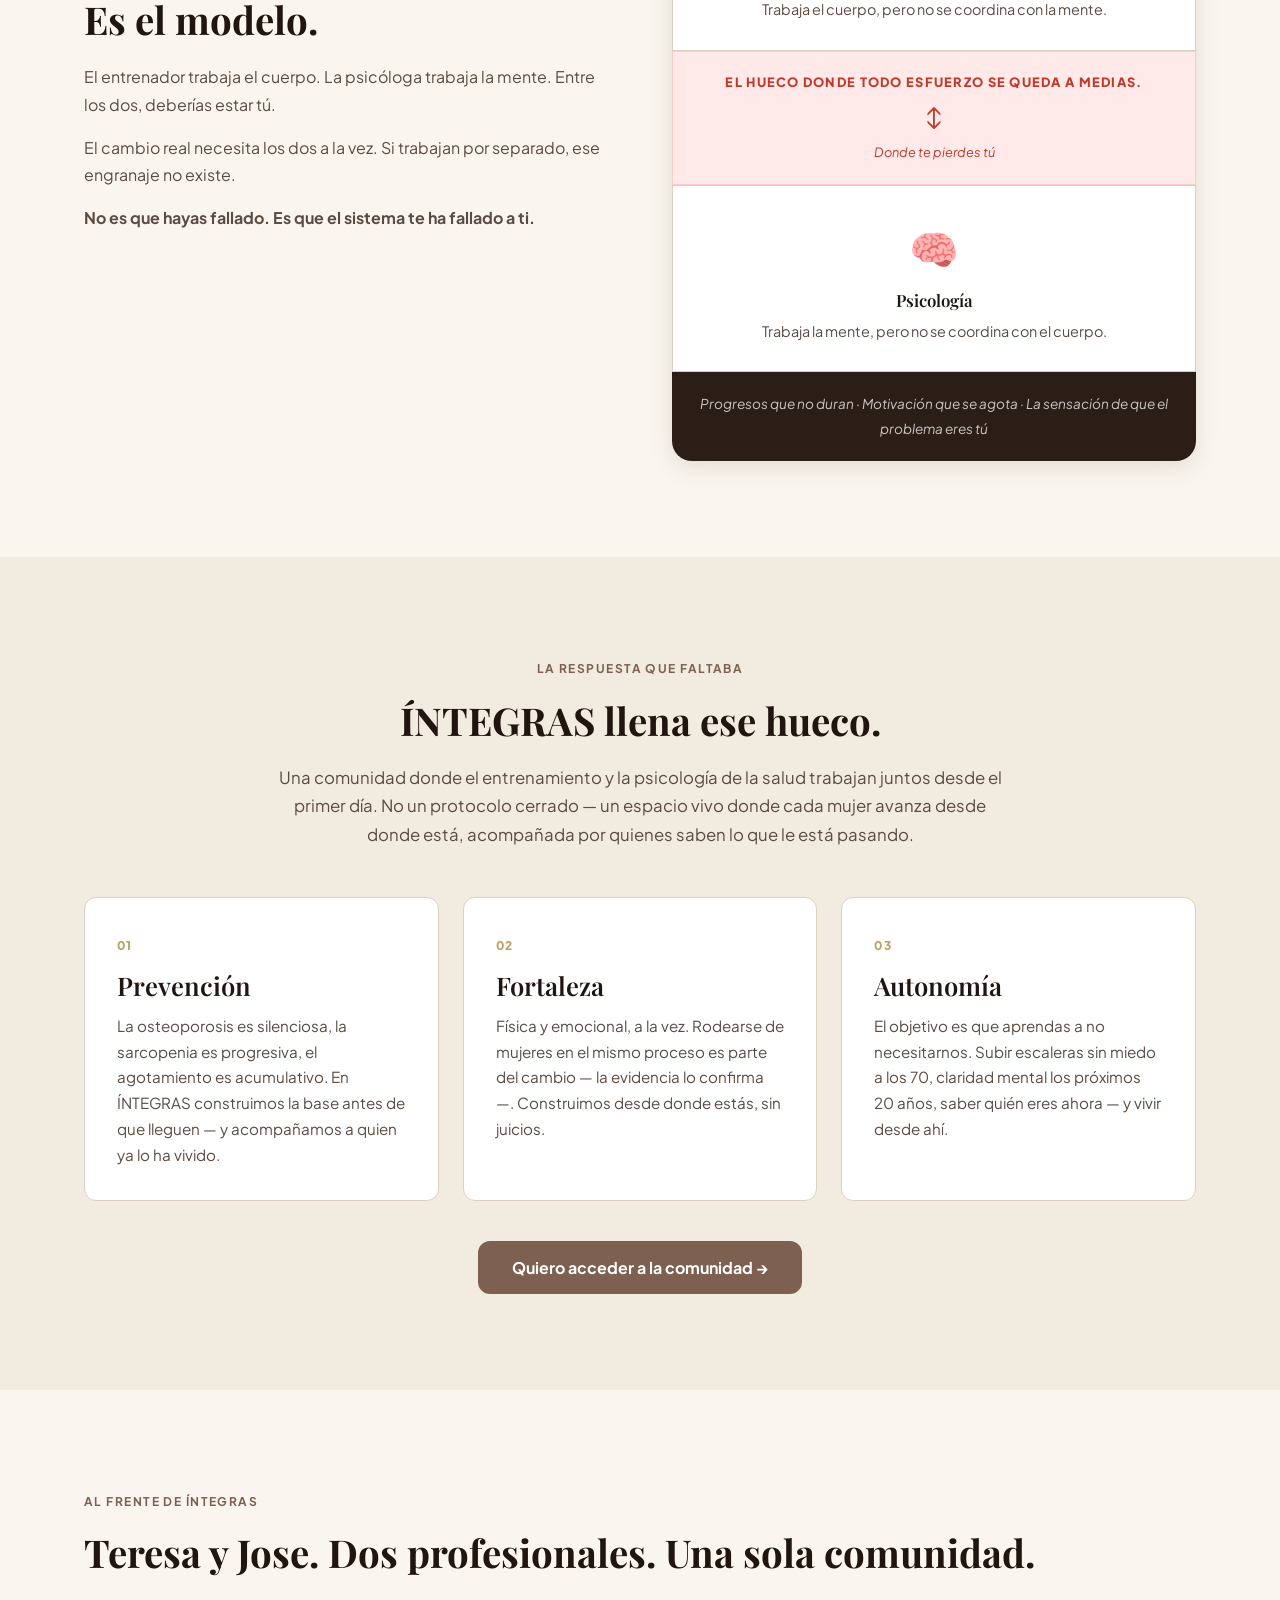
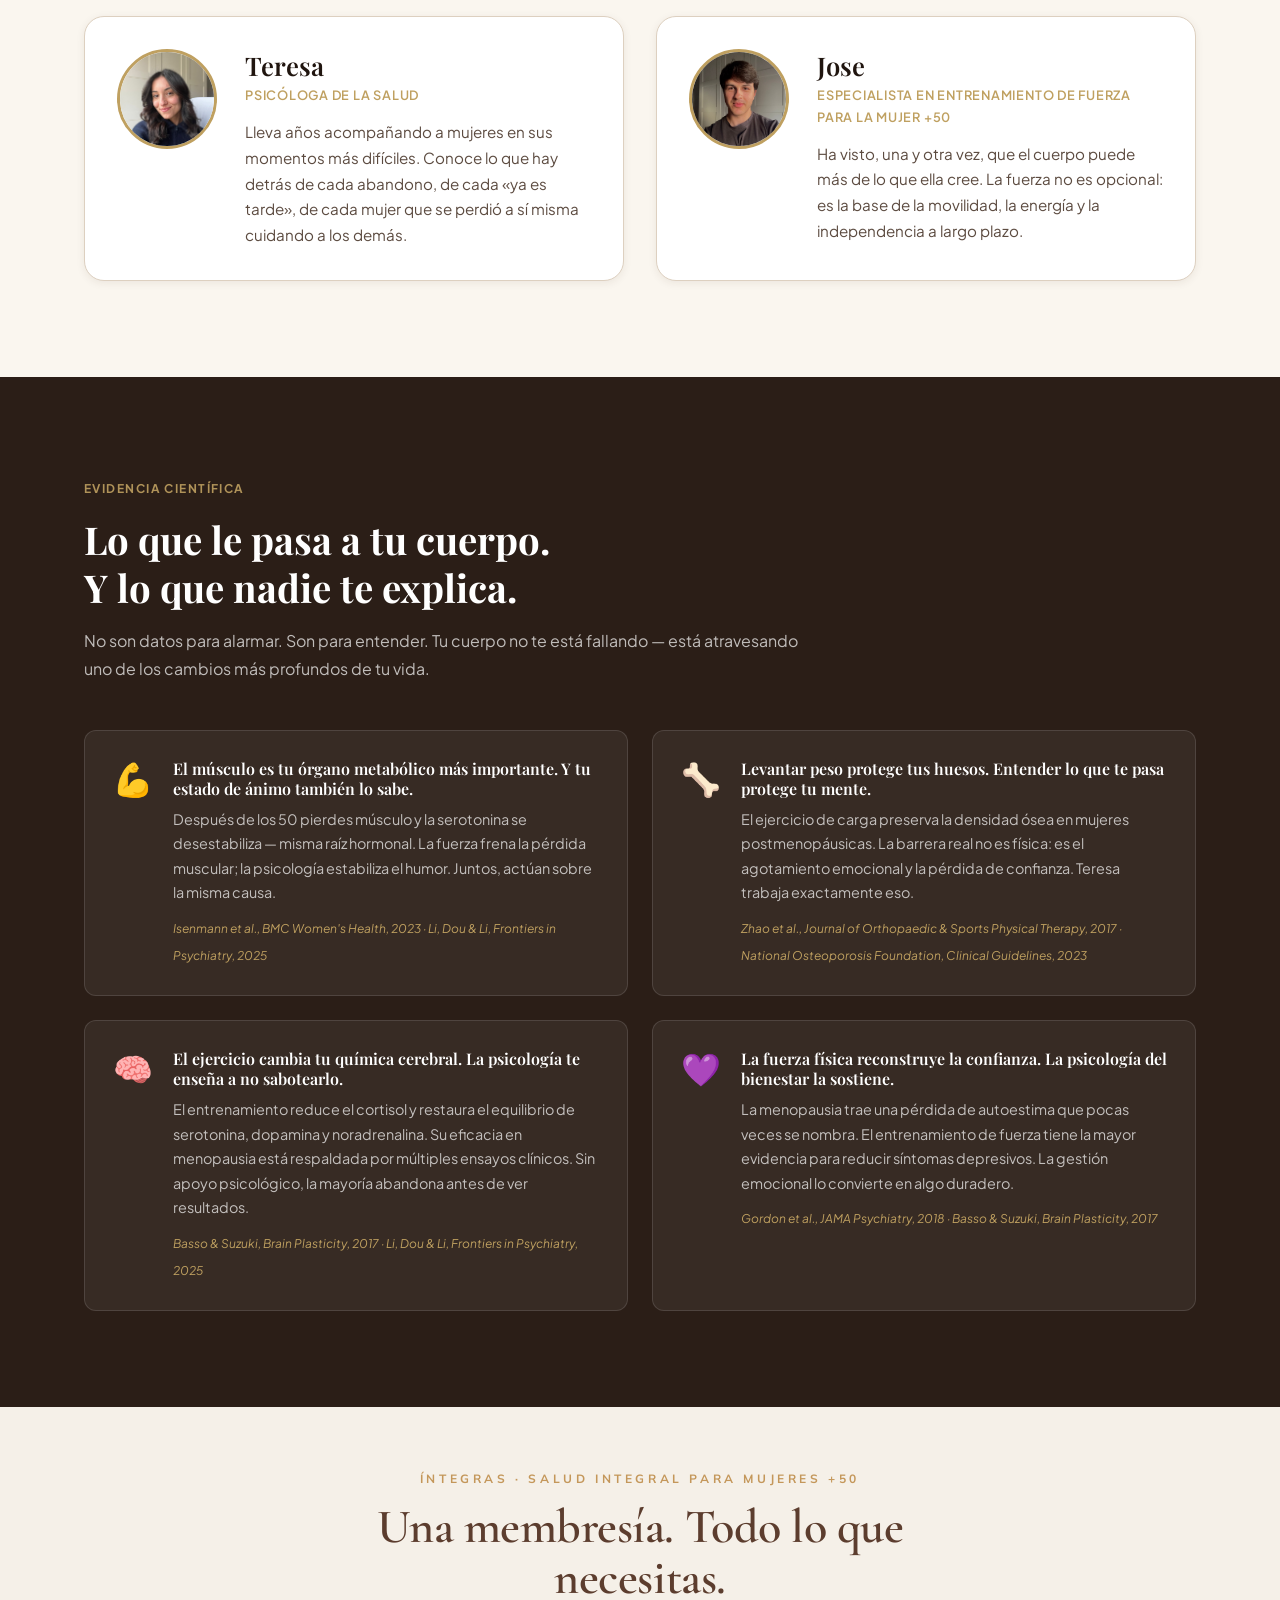
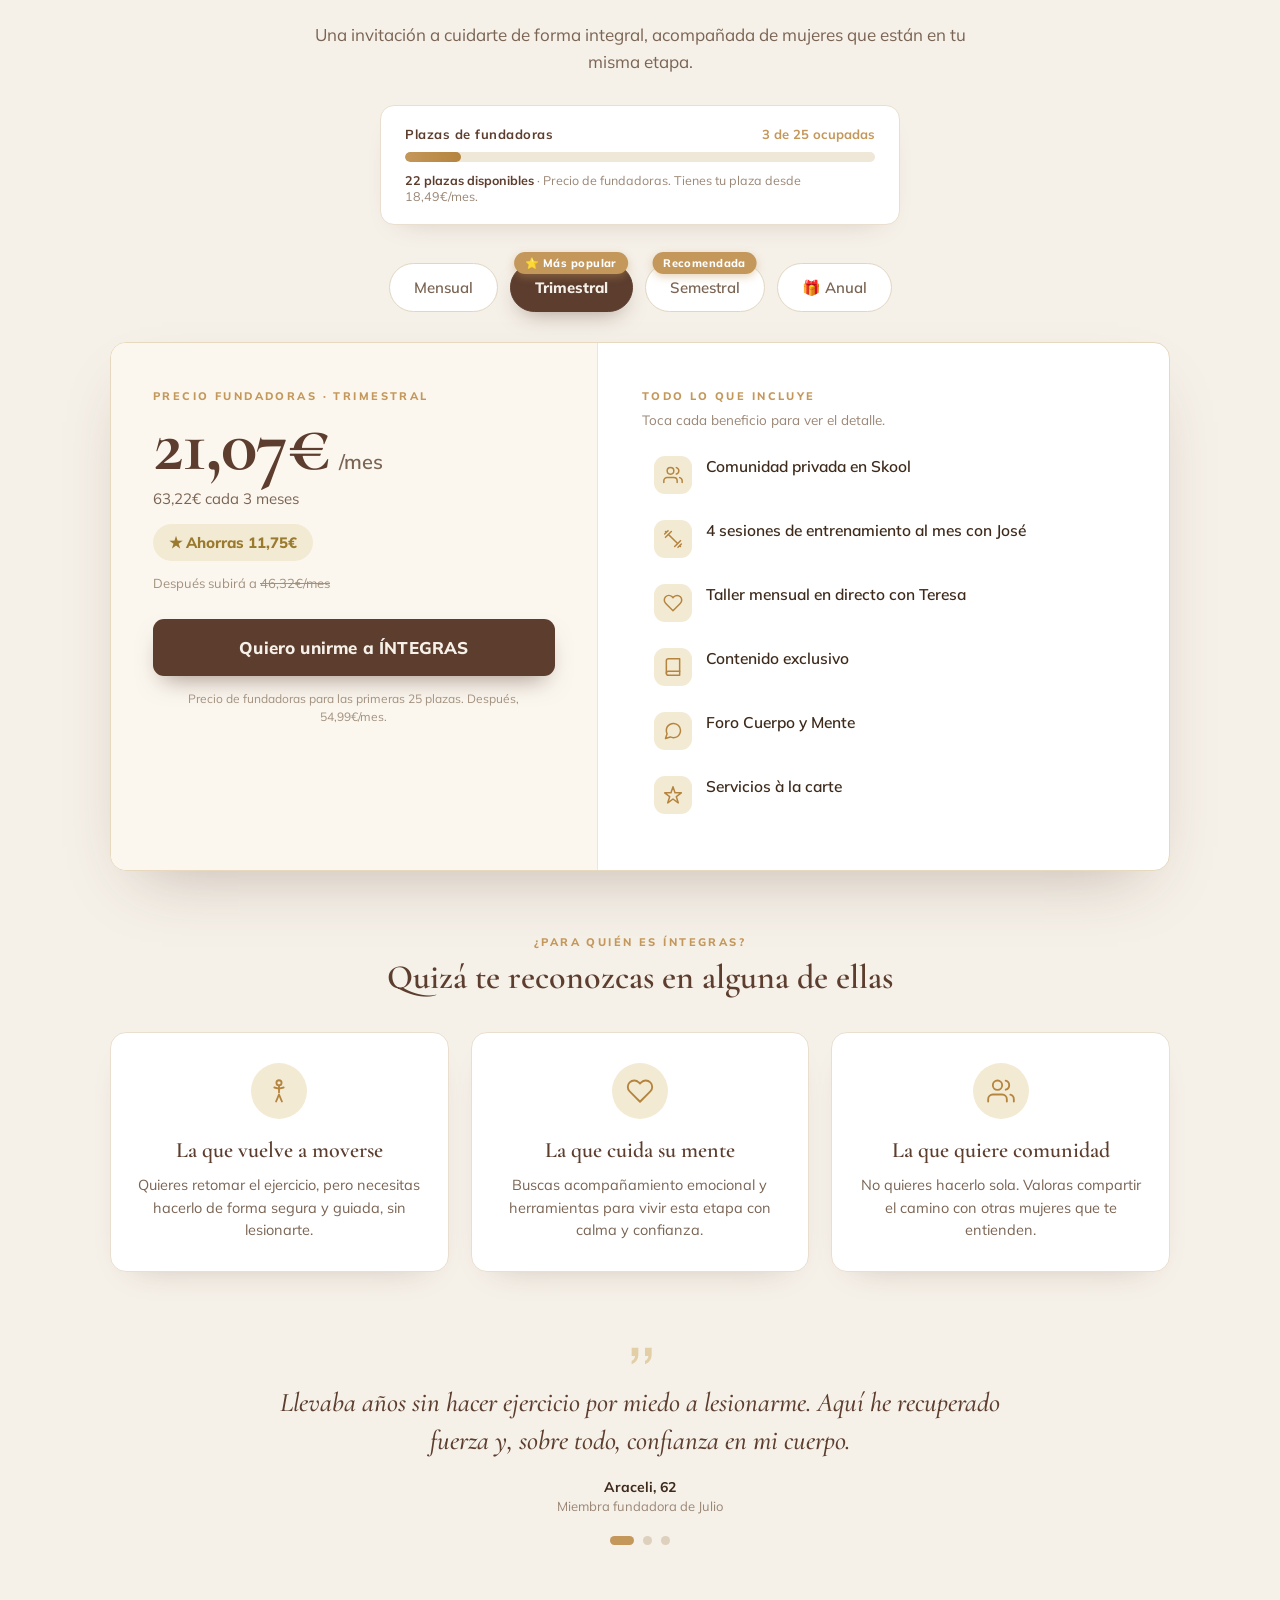
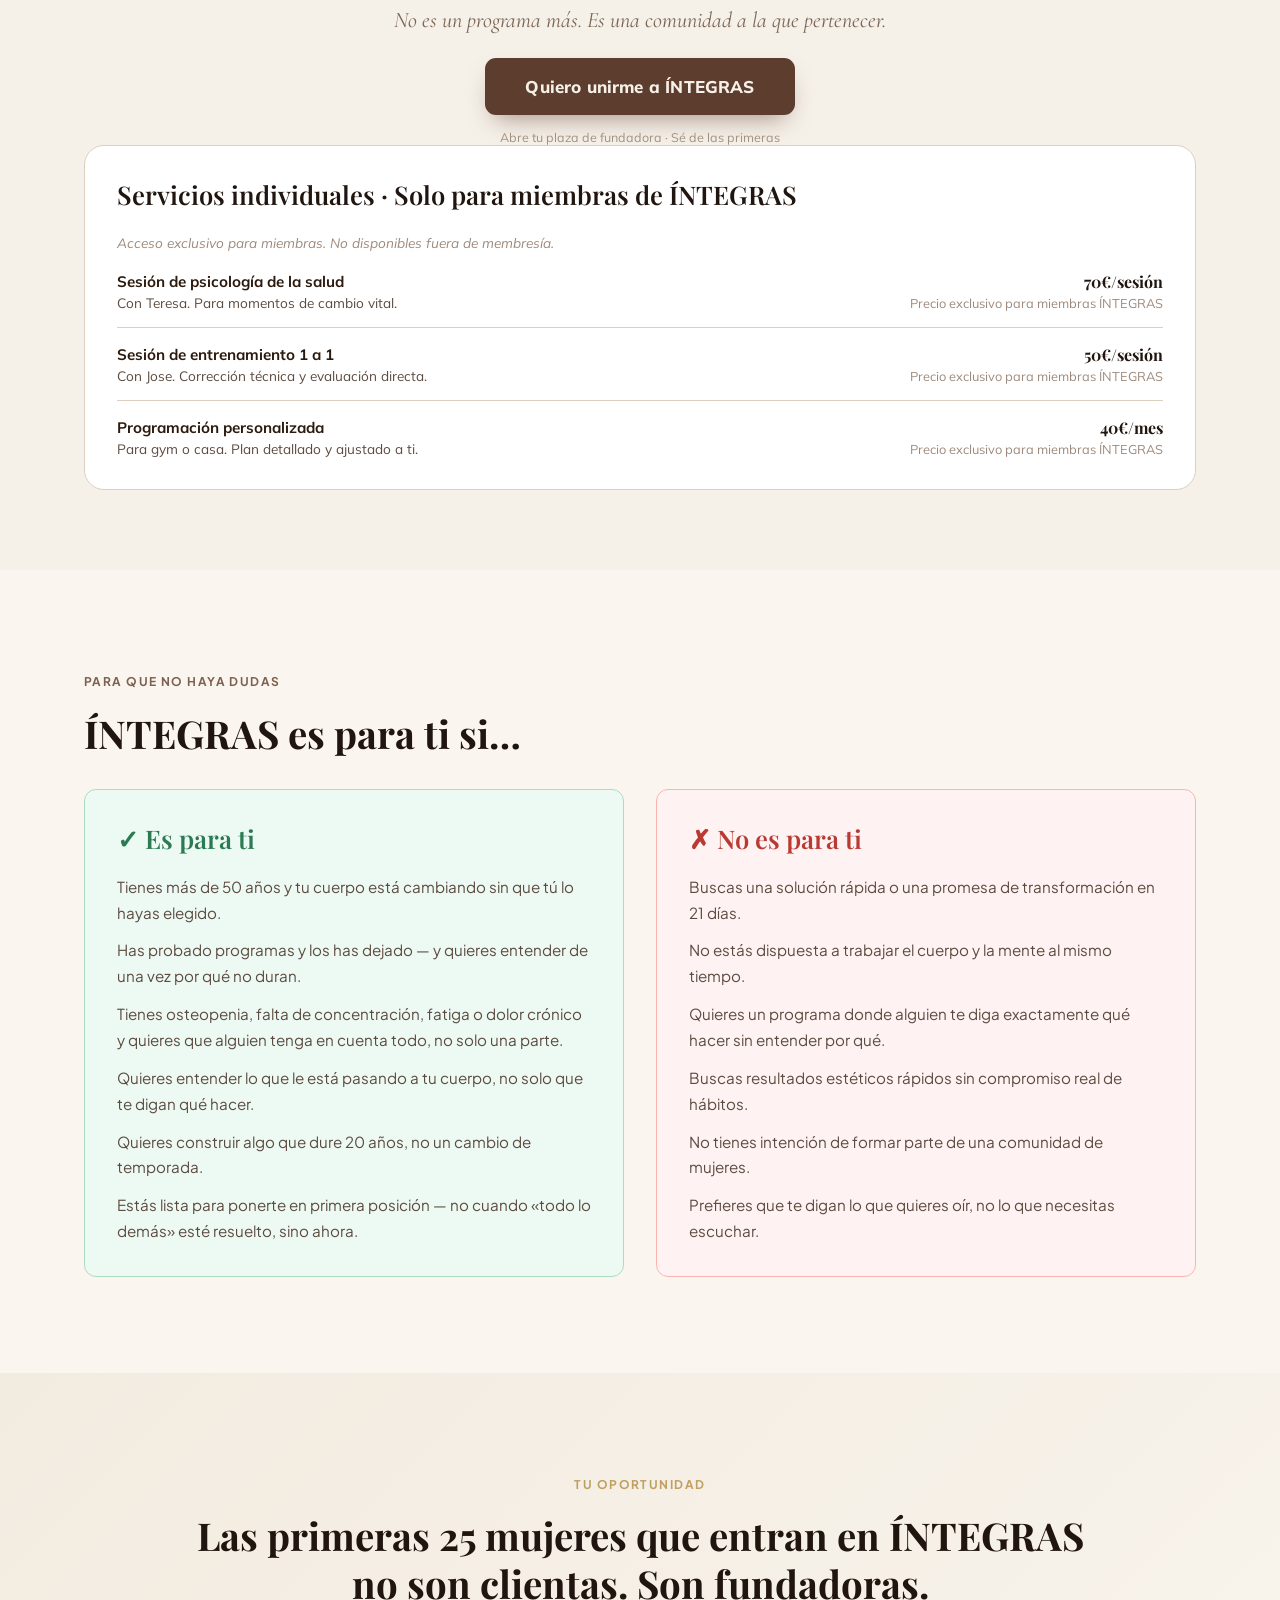
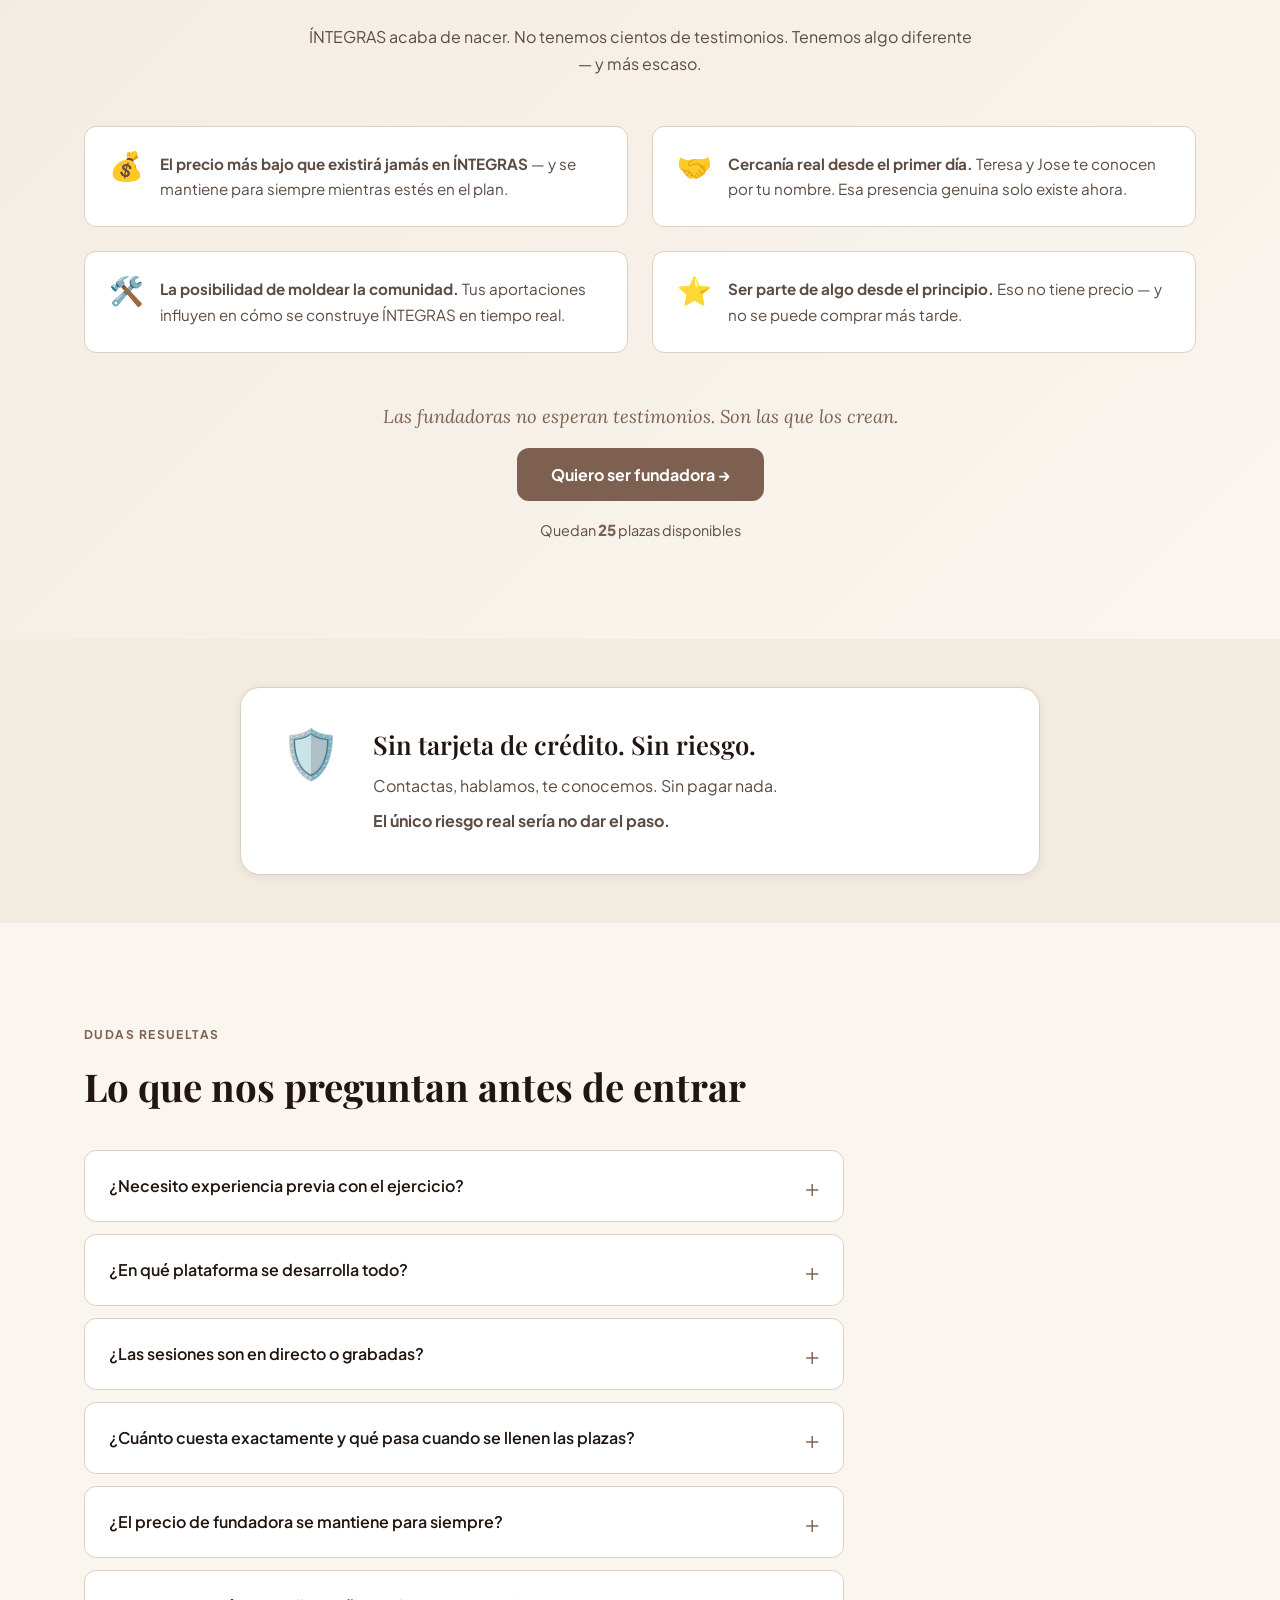
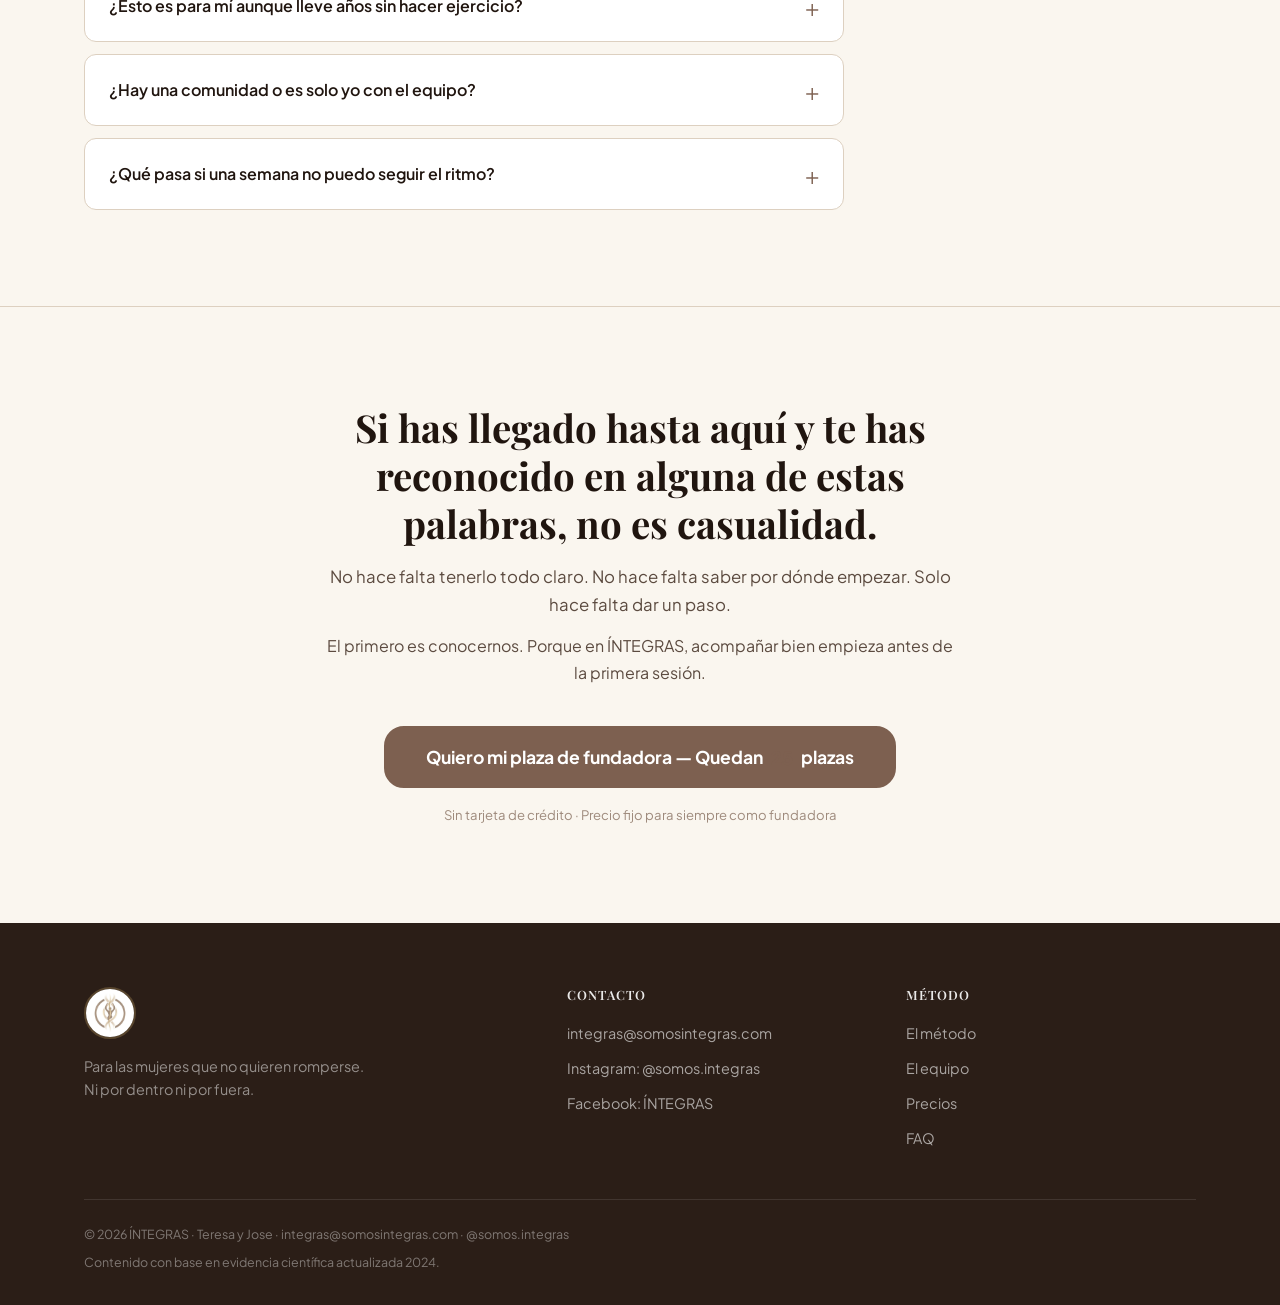
==== commit eba58968: "feat: integración sección membresía responsive Sustituye la sección de membresía por el diseño de Cl" ====
--- a/index.html
+++ b/index.html
@@ -16,9 +16,10 @@
     <link rel="icon" href="data:image/svg+xml,<svg xmlns=%22http://www.w3.org/2000/svg%22 viewBox=%220 0 100 100%22><text y=%22.9em%22 font-size=%2290%22>💪</text></svg>">
     <link rel="preconnect" href="https://fonts.googleapis.com">
     <link rel="preconnect" href="https://fonts.gstatic.com" crossorigin>
-    <link href="https://fonts.googleapis.com/css2?family=Lora:ital,wght@0,400;0,600;1,400;1,600&family=Playfair+Display:ital,wght@0,700;1,700&family=Plus+Jakarta+Sans:wght@400;600;700;800&display=swap" rel="stylesheet">
+    <link href="https://fonts.googleapis.com/css2?family=Lora:ital,wght@0,400;0,600;1,400;1,600&family=Playfair+Display:ital,wght@0,700;1,700&family=Plus+Jakarta+Sans:wght@400;600;700;800&family=Cormorant+Garamond:wght@500;600;700&family=Mulish:wght@400;500;600;700;800&display=swap" rel="stylesheet">
     <link rel="preload" href="./css/styles.css" as="style">
     <link rel="stylesheet" href="./css/styles.css">
+    <link rel="stylesheet" href="./css/membership.css">
 
     <!-- Optimizaciones móvil complementarias al stylesheet externo -->
     <style>
@@ -292,248 +293,240 @@
 
 
 <!-- ============================================================
-     SECCIÓN 7 — LA OFERTA (Value Stack — Hormozi / Brunson)
-     Muestra el valor ANTES del precio. Selector de periodo.
-     ============================================================ -->
-<section class="oferta anim" id="tarifas">
-    <div class="container">
-        <span class="section-label">La membresía</span>
-        <h2>Una membresía. Todo lo que necesitas.</h2>
-
-        <div class="plan-unico-wrap">
-            <div class="plan-card plan-unico">
-                <div class="plan-head">
-                    <h3 class="plan-nombre">ÍNTEGRAS</h3>
-                    <p class="plan-claim">«El método completo. Cuerpo y mente, coordinados desde el primer día.»</p>
-
-                    <div class="period-tabs" role="group" aria-label="Periodicidad de pago">
-                        <button class="period-tab" data-period="mensual">Mensual</button>
-                        <button class="period-tab active" data-period="trimestral">
-                            <span class="period-tab-badge">★ Más popular</span>
-                            Trimestral
-                        </button>
-                        <button class="period-tab" data-period="semestral">
-                            <span class="period-tab-badge">Recomendada</span>
-                            Semestral
-                        </button>
-                        <button class="period-tab" data-period="anual">🎁 Anual</button>
-                    </div>
-
-                    <div class="precio-bloque">
-                        <span class="plan-badge-fundadora">Precio de fundadoras · Primeras 25 plazas</span>
-                        <div class="plan-precio-wrap">
-                            <span class="plan-precio" id="pf-total">63,22</span>
-                            <span class="plan-precio-suf" id="pf-suf">€ / trimestre</span>
-                        </div>
-                        <p class="precio-detalle">
-                            <span id="pf-equiv">21,07 €/mes</span>
-                            <span class="precio-ahorro" id="pf-ahorro">· Ahorras 11,75€</span>
-                        </p>
-                        <p class="plan-precio-definitivo">
-                            Precio definitivo (plaza 26+): <s id="pd-ref">138,95€ / trimestre</s>
-                        </p>
-                    </div>
-
-                    <p class="plan-urgencia">Solo 25 plazas al precio de fundadoras. Después, 54,99 €/mes.</p>
-
-                    <!-- Barra de plazas -->
-                    <div class="spots-bar-wrap">
-                        <div class="spots-bar-header">
-                            <span class="spots-bar-label">Plazas de fundadoras</span>
-                            <span class="spots-bar-count"><strong class="spots-taken">3</strong> de <span class="spots-total">25</span> ocupadas</span>
-                        </div>
-                        <div class="spots-bar-track" role="progressbar" aria-valuenow="12" aria-valuemin="0" aria-valuemax="100" aria-label="12% de plazas ocupadas">
-                            <div class="spots-bar-fill" data-width="12"></div>
-                        </div>
-                        <p class="spots-bar-note"><strong>22 plazas disponibles</strong> · Precio de fundadoras. Tienes tu plaza desde 18,49 €/mes.</p>
-                    </div>
-
-                    <button class="btn-cta btn-full js-open-modal js-cta-glow">Quiero unirme a ÍNTEGRAS →</button>
-                </div>
-
-                <div class="plan-value-stack">
-                    <p class="valor-titulo">Todo lo que incluye <span class="valor-hint">(toca para ver más)</span></p>
-                    <ul class="beneficios-lista">
-                        <li class="beneficio-item">
-                            <button class="beneficio-header">
-                                <span class="beneficio-icono">
-                                    <svg width="20" height="20" viewBox="0 0 24 24" fill="none" stroke="currentColor" stroke-width="1.8" stroke-linecap="round" stroke-linejoin="round"><path d="M17 21v-2a4 4 0 0 0-4-4H5a4 4 0 0 0-4 4v2"></path><circle cx="9" cy="7" r="4"></circle><path d="M23 21v-2a4 4 0 0 0-3-3.87"></path><path d="M16 3.13a4 4 0 0 1 0 7.75"></path></svg>
-                                </span>
-                                <span class="beneficio-titulo">Comunidad privada en Skool</span>
-                                <span class="beneficio-toggle" aria-hidden="true">+</span>
-                            </button>
-                            <div class="beneficio-body">
-                                <p>Un espacio cuidado y privado donde compartir avances, dudas y compañía cada día.</p>
-                            </div>
-                        </li>
-                        <li class="beneficio-item">
-                            <button class="beneficio-header">
-                                <span class="beneficio-icono">
-                                    <svg width="20" height="20" viewBox="0 0 24 24" fill="none" stroke="currentColor" stroke-width="1.8" stroke-linecap="round" stroke-linejoin="round"><path d="M6.5 6.5l11 11"></path><path d="M21 21l-1-1"></path><path d="M3 3l1 1"></path><path d="M18 22l4-4"></path><path d="M2 6l4-4"></path><path d="M3 10l7-7"></path><path d="M14 21l7-7"></path></svg>
-                                </span>
-                                <span class="beneficio-titulo">4 sesiones de entrenamiento al mes con José</span>
-                                <span class="beneficio-toggle" aria-hidden="true">+</span>
-                            </button>
-                            <div class="beneficio-body">
-                                <p>Rutinas en vídeo seguras y progresivas, pensadas para el cuerpo de mujeres +50.</p>
-                            </div>
-                        </li>
-                        <li class="beneficio-item">
-                            <button class="beneficio-header">
-                                <span class="beneficio-icono">
-                                    <svg width="20" height="20" viewBox="0 0 24 24" fill="none" stroke="currentColor" stroke-width="1.8" stroke-linecap="round" stroke-linejoin="round"><path d="M20.84 4.61a5.5 5.5 0 0 0-7.78 0L12 5.67l-1.06-1.06a5.5 5.5 0 0 0-7.78 7.78l1.06 1.06L12 21.23l7.78-7.78 1.06-1.06a5.5 5.5 0 0 0 0-7.78z"></path></svg>
-                                </span>
-                                <span class="beneficio-titulo">Taller mensual en directo con Teresa</span>
-                                <span class="beneficio-toggle" aria-hidden="true">+</span>
-                            </button>
-                            <div class="beneficio-body">
-                                <p>Bienestar emocional y herramientas para esta etapa. Siempre con grabación disponible.</p>
-                            </div>
-                        </li>
-                        <li class="beneficio-item">
-                            <button class="beneficio-header">
-                                <span class="beneficio-icono">
-                                    <svg width="20" height="20" viewBox="0 0 24 24" fill="none" stroke="currentColor" stroke-width="1.8" stroke-linecap="round" stroke-linejoin="round"><path d="M4 19.5A2.5 2.5 0 0 1 6.5 17H20"></path><path d="M6.5 2H20v20H6.5A2.5 2.5 0 0 1 4 19.5v-15A2.5 2.5 0 0 1 6.5 2z"></path></svg>
-                                </span>
-                                <span class="beneficio-titulo">Contenido exclusivo</span>
-                                <span class="beneficio-toggle" aria-hidden="true">+</span>
-                            </button>
-                            <div class="beneficio-body">
-                                <p>Rutinas, recursos y lecturas especializadas que se amplían cada mes.</p>
-                            </div>
-                        </li>
-                        <li class="beneficio-item">
-                            <button class="beneficio-header">
-                                <span class="beneficio-icono">
-                                    <svg width="20" height="20" viewBox="0 0 24 24" fill="none" stroke="currentColor" stroke-width="1.8" stroke-linecap="round" stroke-linejoin="round"><path d="M21 11.5a8.38 8.38 0 0 1-.9 3.8 8.5 8.5 0 0 1-7.6 4.7 8.38 8.38 0 0 1-3.8-.9L3 21l1.9-5.7a8.38 8.38 0 0 1-.9-3.8 8.5 8.5 0 0 1 4.7-7.6 8.38 8.38 0 0 1 3.8-.9h.5a8.48 8.48 0 0 1 8 8v.5z"></path></svg>
-                                </span>
-                                <span class="beneficio-titulo">Foro Cuerpo y Mente</span>
-                                <span class="beneficio-toggle" aria-hidden="true">+</span>
-                            </button>
-                            <div class="beneficio-body">
-                                <p>Pregunta lo que necesites: Teresa y José responden personalmente.</p>
-                            </div>
-                        </li>
-                        <li class="beneficio-item">
-                            <button class="beneficio-header">
-                                <span class="beneficio-icono">
-                                    <svg width="20" height="20" viewBox="0 0 24 24" fill="none" stroke="currentColor" stroke-width="1.8" stroke-linecap="round" stroke-linejoin="round"><path d="M12 2l2.4 7.4H22l-6 4.6 2.3 7.4-6.3-4.6-6.3 4.6L8 14 2 9.4h7.6z"></path></svg>
-                                </span>
-                                <span class="beneficio-titulo">Servicios à la carte</span>
-                                <span class="beneficio-toggle" aria-hidden="true">+</span>
-                            </button>
-                            <div class="beneficio-body">
-                                <p>Consultas individuales y acompañamiento personalizado cuando lo desees.</p>
-                            </div>
-                        </li>
-                    </ul>
-                    <div class="valor-resumen">
-                        <span>Valor total estimado: <strong>270€/mes</strong></span>
-                        <span>Tu precio fundadora: <strong>24,99€/mes</strong></span>
-                    </div>
-                </div>
-            </div>
-        </div>
-
-        <p class="plan-nota">
-            * Precio de fundadoras exclusivo para las primeras 25 plazas, congelado para siempre mientras permanezcas activa. A partir de la plaza 26, la membresía pasa a 54,99 €/mes.
-        </p>
-
-        <!-- Servicios a la carta -->
-        <div class="carta-wrap anim">
-            <h3>Servicios individuales · Solo para miembras de ÍNTEGRAS</h3>
-            <p class="carta-nota">Acceso exclusivo para miembras. No disponibles fuera de membresía.</p>
-            <div class="carta-grid">
-                <div class="carta-item">
-                    <div>
-                        <strong>Sesión de psicología de la salud</strong>
-                        <p>Con Teresa. Para momentos de cambio vital.</p>
-                    </div>
-                    <div class="carta-precios">
-                        <span class="carta-precio">70€/sesión</span>
-                        <span class="carta-desc-miembra">Precio exclusivo para miembras ÍNTEGRAS</span>
-                    </div>
-                </div>
-                <div class="carta-item">
-                    <div>
-                        <strong>Sesión de entrenamiento 1 a 1</strong>
-                        <p>Con Jose. Corrección técnica y evaluación directa.</p>
-                    </div>
-                    <div class="carta-precios">
-                        <span class="carta-precio">50€/sesión</span>
-                        <span class="carta-desc-miembra">Precio exclusivo para miembras ÍNTEGRAS</span>
-                    </div>
-                </div>
-                <div class="carta-item">
-                    <div>
-                        <strong>Programación personalizada</strong>
-                        <p>Para gym o casa. Plan detallado y ajustado a ti.</p>
-                    </div>
-                    <div class="carta-precios">
-                        <span class="carta-precio">40€/mes</span>
-                        <span class="carta-desc-miembra">Precio exclusivo para miembras ÍNTEGRAS</span>
-                    </div>
-                </div>
-            </div>
-        </div>
-    </div>
-</section>
-
-
-<!-- ============================================================
-     SECCIÓN 7b — TESTIMONIOS
-     ============================================================ -->
-<section class="testimonios anim" id="testimonios">
-    <div class="container">
-        <span class="section-label">Lo que dicen ellas</span>
-        <h2>Mujeres que ya han dado el paso</h2>
-
-        <div class="testimonios-carousel">
-            <div class="testimonios-track">
-                <div class="testimonio active">
-                    <blockquote class="testimonio-texto">
-                        «Por fin alguien que entiende que el cuerpo y la mente van juntos. Llevo tres meses y por primera vez no he abandonado. Teresa y Jose se complementan de una forma que no había visto antes.»
-                    </blockquote>
-                    <div class="testimonio-autora">
-                        <div class="testimonio-avatar">A</div>
-                        <div>
-                            <strong>Araceli</strong>
-                            <span>62 años</span>
-                        </div>
-                    </div>
-                </div>
-                <div class="testimonio">
-                    <blockquote class="testimonio-texto">
-                        «Tenía miedo de no poder seguir el ritmo. Empecé desde cero y Jose me ha demostrado que mi cuerpo puede más de lo que creía. La comunidad es un regalo.»
-                    </blockquote>
-                    <div class="testimonio-autora">
-                        <div class="testimonio-avatar">M</div>
-                        <div>
-                            <strong>María Ángeles</strong>
-                            <span>57 años</span>
-                        </div>
-                    </div>
-                </div>
-                <div class="testimonio">
-                    <blockquote class="testimonio-texto">
-                        «Lo que más me ha sorprendido es que el método funciona porque no te deja sola en ningún momento. Teresa trabaja exactamente lo que me frena mentalmente. Eso lo cambia todo.»
-                    </blockquote>
-                    <div class="testimonio-autora">
-                        <div class="testimonio-avatar">T</div>
-                        <div>
-                            <strong>Toñi</strong>
-                            <span>57 años</span>
-                        </div>
-                    </div>
-                </div>
-            </div>
-            <div class="testimonios-dots" role="tablist" aria-label="Testimonios">
-                <button class="testimonios-dot active" data-index="0" role="tab" aria-selected="true" aria-label="Testimonio de Araceli"></button>
-                <button class="testimonios-dot" data-index="1" role="tab" aria-selected="false" aria-label="Testimonio de María Ángeles"></button>
-                <button class="testimonios-dot" data-index="2" role="tab" aria-selected="false" aria-label="Testimonio de Toñi"></button>
-            </div>
-        </div>
-    </div>
+     SECCIÓN 7 — LA MEMBRESÍA (Claude Design, bloque aislado integras-mem__)
+     ============================================================ -->
+<section class="integras-mem anim" id="tarifas">
+
+  <!-- HEADER -->
+  <header class="integras-mem__header">
+    <span class="integras-mem__eyebrow">Íntegras · Salud integral para mujeres +50</span>
+    <h2 class="integras-mem__display-title">Una membresía. Todo lo que necesitas.</h2>
+    <p class="integras-mem__lead">Una invitación a cuidarte de forma integral, acompañada de mujeres que están en tu misma etapa.</p>
+  </header>
+
+  <!-- CONTADOR DE PLAZAS -->
+  <div class="integras-mem__seats">
+    <div class="integras-mem__seats-row">
+      <span class="integras-mem__seats-label">Plazas de fundadoras</span>
+      <span class="integras-mem__seats-count">3 de 25 ocupadas</span>
+    </div>
+    <div class="integras-mem__seats-track">
+      <div class="integras-mem__seats-fill" style="width:12%"></div>
+    </div>
+    <p class="integras-mem__seats-note"><strong>22 plazas disponibles</strong> · Precio de fundadoras. Tienes tu plaza desde 18,49€/mes.</p>
+  </div>
+
+  <!-- SELECTOR DE PERIODICIDAD -->
+  <div class="integras-mem__pills" role="tablist">
+    <button class="integras-mem__pill" data-plan="0">
+      <span>Mensual</span>
+    </button>
+    <button class="integras-mem__pill is-active" data-plan="1">
+      <span class="integras-mem__pill-badge">⭐ Más popular</span>
+      <span>Trimestral</span>
+    </button>
+    <button class="integras-mem__pill" data-plan="2">
+      <span class="integras-mem__pill-badge">Recomendada</span>
+      <span>Semestral</span>
+    </button>
+    <button class="integras-mem__pill" data-plan="3">
+      <span>🎁 Anual</span>
+    </button>
+  </div>
+
+  <!-- TARJETA PRINCIPAL -->
+  <div class="integras-mem__card">
+
+    <!-- Columna precio -->
+    <div class="integras-mem__card-price">
+      <span class="integras-mem__eyebrow integras-mem__eyebrow--gold">Precio fundadoras · <span data-mem-bind="label">Trimestral</span></span>
+
+      <div class="integras-mem__price-anim">
+        <div class="integras-mem__price">
+          <span class="integras-mem__price-amount" data-mem-bind="price">21,07€</span>
+          <span class="integras-mem__price-per">/mes</span>
+        </div>
+
+        <div class="integras-mem__price-total" data-mem-bind="total">63,22€ cada 3 meses</div>
+
+        <div class="integras-mem__savings" data-mem-bind="savings">★ Ahorras 11,75€</div>
+
+        <div class="integras-mem__price-special" data-mem-bind="special" hidden></div>
+      </div>
+
+      <div class="integras-mem__price-def">Después subirá a <span data-mem-bind="def" class="integras-mem__strike">46,32€/mes</span></div>
+
+      <button class="integras-mem__cta js-open-modal" data-plan="integras">Quiero unirme a ÍNTEGRAS</button>
+
+      <p class="integras-mem__fineprint">Precio de fundadoras para las primeras 25 plazas. Después, 54,99€/mes.</p>
+    </div>
+
+    <!-- Columna beneficios -->
+    <div class="integras-mem__card-benefits">
+      <span class="integras-mem__eyebrow integras-mem__eyebrow--gold">Todo lo que incluye</span>
+      <p class="integras-mem__benefits-hint">Toca cada beneficio para ver el detalle.</p>
+
+      <ul class="integras-mem__benefits">
+        <li class="integras-mem__benefit">
+          <span class="integras-mem__benefit-icon">
+            <svg viewBox="0 0 24 24" fill="none" stroke="currentColor" stroke-width="1.8" stroke-linecap="round" stroke-linejoin="round"><path d="M17 21v-2a4 4 0 0 0-4-4H5a4 4 0 0 0-4 4v2"/><circle cx="9" cy="7" r="4"/><path d="M23 21v-2a4 4 0 0 0-3-3.87"/><path d="M16 3.13a4 4 0 0 1 0 7.75"/></svg>
+          </span>
+          <div class="integras-mem__benefit-body">
+            <div class="integras-mem__benefit-title">Comunidad privada en Skool</div>
+            <div class="integras-mem__benefit-desc">Un espacio cuidado y privado donde compartir avances, dudas y compañía cada día.</div>
+          </div>
+        </li>
+
+        <li class="integras-mem__benefit">
+          <span class="integras-mem__benefit-icon">
+            <svg viewBox="0 0 24 24" fill="none" stroke="currentColor" stroke-width="1.8" stroke-linecap="round" stroke-linejoin="round"><path d="M6.5 6.5l11 11"/><path d="M21 21l-1-1"/><path d="M3 3l1 1"/><path d="M18 22l4-4"/><path d="M2 6l4-4"/><path d="M3 10l7-7"/><path d="M14 21l7-7"/></svg>
+          </span>
+          <div class="integras-mem__benefit-body">
+            <div class="integras-mem__benefit-title">4 sesiones de entrenamiento al mes con José</div>
+            <div class="integras-mem__benefit-desc">Rutinas en vídeo seguras y progresivas, pensadas para el cuerpo de mujeres +50.</div>
+          </div>
+        </li>
+
+        <li class="integras-mem__benefit">
+          <span class="integras-mem__benefit-icon">
+            <svg viewBox="0 0 24 24" fill="none" stroke="currentColor" stroke-width="1.8" stroke-linecap="round" stroke-linejoin="round"><path d="M20.84 4.61a5.5 5.5 0 0 0-7.78 0L12 5.67l-1.06-1.06a5.5 5.5 0 0 0-7.78 7.78l1.06 1.06L12 21.23l7.78-7.78 1.06-1.06a5.5 5.5 0 0 0 0-7.78z"/></svg>
+          </span>
+          <div class="integras-mem__benefit-body">
+            <div class="integras-mem__benefit-title">Taller mensual en directo con Teresa</div>
+            <div class="integras-mem__benefit-desc">Bienestar emocional y herramientas para esta etapa. Siempre con grabación disponible.</div>
+          </div>
+        </li>
+
+        <li class="integras-mem__benefit">
+          <span class="integras-mem__benefit-icon">
+            <svg viewBox="0 0 24 24" fill="none" stroke="currentColor" stroke-width="1.8" stroke-linecap="round" stroke-linejoin="round"><path d="M4 19.5A2.5 2.5 0 0 1 6.5 17H20"/><path d="M6.5 2H20v20H6.5A2.5 2.5 0 0 1 4 19.5v-15A2.5 2.5 0 0 1 6.5 2z"/></svg>
+          </span>
+          <div class="integras-mem__benefit-body">
+            <div class="integras-mem__benefit-title">Contenido exclusivo</div>
+            <div class="integras-mem__benefit-desc">Rutinas, recursos y lecturas especializadas que se amplían cada mes.</div>
+          </div>
+        </li>
+
+        <li class="integras-mem__benefit">
+          <span class="integras-mem__benefit-icon">
+            <svg viewBox="0 0 24 24" fill="none" stroke="currentColor" stroke-width="1.8" stroke-linecap="round" stroke-linejoin="round"><path d="M21 11.5a8.38 8.38 0 0 1-.9 3.8 8.5 8.5 0 0 1-7.6 4.7 8.38 8.38 0 0 1-3.8-.9L3 21l1.9-5.7a8.38 8.38 0 0 1-.9-3.8 8.5 8.5 0 0 1 4.7-7.6 8.38 8.38 0 0 1 3.8-.9h.5a8.48 8.48 0 0 1 8 8v.5z"/></svg>
+          </span>
+          <div class="integras-mem__benefit-body">
+            <div class="integras-mem__benefit-title">Foro Cuerpo y Mente</div>
+            <div class="integras-mem__benefit-desc">Pregunta lo que necesites: Teresa y José responden personalmente.</div>
+          </div>
+        </li>
+
+        <li class="integras-mem__benefit">
+          <span class="integras-mem__benefit-icon">
+            <svg viewBox="0 0 24 24" fill="none" stroke="currentColor" stroke-width="1.8" stroke-linecap="round" stroke-linejoin="round"><path d="M12 2l2.4 7.4H22l-6 4.6 2.3 7.4-6.3-4.6-6.3 4.6L8 14 2 9.4h7.6z"/></svg>
+          </span>
+          <div class="integras-mem__benefit-body">
+            <div class="integras-mem__benefit-title">Servicios à la carte</div>
+            <div class="integras-mem__benefit-desc">Consultas individuales y acompañamiento personalizado cuando lo desees.</div>
+          </div>
+        </li>
+      </ul>
+    </div>
+  </div>
+
+  <!-- ¿PARA QUIÉN ES? -->
+  <div class="integras-mem__audience">
+    <div class="integras-mem__audience-head">
+      <span class="integras-mem__eyebrow integras-mem__eyebrow--gold">¿Para quién es ÍNTEGRAS?</span>
+      <h3 class="integras-mem__section-title">Quizá te reconozcas en alguna de ellas</h3>
+    </div>
+    <div class="integras-mem__audience-grid">
+
+      <div class="integras-mem__profile">
+        <div class="integras-mem__profile-icon">
+          <svg viewBox="0 0 24 24" fill="none" stroke="currentColor" stroke-width="1.6" stroke-linecap="round" stroke-linejoin="round"><circle cx="12" cy="5" r="2.2"/><path d="M12 7.2v6"/><path d="M8 9l4 1 4-1"/><path d="M9.5 21l2.5-6 2.5 6"/></svg>
+        </div>
+        <h4 class="integras-mem__profile-title">La que vuelve a moverse</h4>
+        <p class="integras-mem__profile-text">Quieres retomar el ejercicio, pero necesitas hacerlo de forma segura y guiada, sin lesionarte.</p>
+      </div>
+
+      <div class="integras-mem__profile">
+        <div class="integras-mem__profile-icon">
+          <svg viewBox="0 0 24 24" fill="none" stroke="currentColor" stroke-width="1.6" stroke-linecap="round" stroke-linejoin="round"><path d="M20.84 4.61a5.5 5.5 0 0 0-7.78 0L12 5.67l-1.06-1.06a5.5 5.5 0 0 0-7.78 7.78l1.06 1.06L12 21.23l7.78-7.78 1.06-1.06a5.5 5.5 0 0 0 0-7.78z"/></svg>
+        </div>
+        <h4 class="integras-mem__profile-title">La que cuida su mente</h4>
+        <p class="integras-mem__profile-text">Buscas acompañamiento emocional y herramientas para vivir esta etapa con calma y confianza.</p>
+      </div>
+
+      <div class="integras-mem__profile">
+        <div class="integras-mem__profile-icon">
+          <svg viewBox="0 0 24 24" fill="none" stroke="currentColor" stroke-width="1.6" stroke-linecap="round" stroke-linejoin="round"><path d="M17 21v-2a4 4 0 0 0-4-4H5a4 4 0 0 0-4 4v2"/><circle cx="9" cy="7" r="4"/><path d="M23 21v-2a4 4 0 0 0-3-3.87"/><path d="M16 3.13a4 4 0 0 1 0 7.75"/></svg>
+        </div>
+        <h4 class="integras-mem__profile-title">La que quiere comunidad</h4>
+        <p class="integras-mem__profile-text">No quieres hacerlo sola. Valoras compartir el camino con otras mujeres que te entienden.</p>
+      </div>
+
+    </div>
+  </div>
+
+  <!-- TESTIMONIAL ROTATIVO -->
+  <div class="integras-mem__testimonial">
+    <svg class="integras-mem__testimonial-quote" viewBox="0 0 24 24" fill="#E2CFA6"><path d="M7 7h4v4c0 3-1.5 5-4 6v-2c1.3-.7 2-1.8 2-3H7V7zm8 0h4v4c0 3-1.5 5-4 6v-2c1.3-.7 2-1.8 2-3h-2V7z"/></svg>
+    <blockquote class="integras-mem__testimonial-body">
+      <p class="integras-mem__testimonial-text" data-mem-bind="tQuote">Llevaba años sin hacer ejercicio por miedo a lesionarme. Aquí he recuperado fuerza y, sobre todo, confianza en mi cuerpo.</p>
+      <div class="integras-mem__testimonial-name" data-mem-bind="tName">Araceli, 62</div>
+      <div class="integras-mem__testimonial-detail" data-mem-bind="tDetail">Miembra fundadora de Julio</div>
+    </blockquote>
+    <div class="integras-mem__dots">
+      <button class="integras-mem__dot is-active" data-quote="0"></button>
+      <button class="integras-mem__dot" data-quote="1"></button>
+      <button class="integras-mem__dot" data-quote="2"></button>
+    </div>
+  </div>
+
+  <!-- CIERRE -->
+  <div class="integras-mem__closing">
+    <p class="integras-mem__closing-line">No es un programa más. Es una comunidad a la que pertenecer.</p>
+    <button class="integras-mem__cta integras-mem__cta--inline js-open-modal" data-plan="integras">Quiero unirme a ÍNTEGRAS</button>
+    <p class="integras-mem__closing-note">Abre tu plaza de fundadora · Sé de las primeras</p>
+  </div>
+
+  <!-- Servicios a la carta -->
+  <div class="container">
+    <div class="carta-wrap anim">
+      <h3>Servicios individuales · Solo para miembras de ÍNTEGRAS</h3>
+      <p class="carta-nota">Acceso exclusivo para miembras. No disponibles fuera de membresía.</p>
+      <div class="carta-grid">
+        <div class="carta-item">
+          <div>
+            <strong>Sesión de psicología de la salud</strong>
+            <p>Con Teresa. Para momentos de cambio vital.</p>
+          </div>
+          <div class="carta-precios">
+            <span class="carta-precio">70€/sesión</span>
+            <span class="carta-desc-miembra">Precio exclusivo para miembras ÍNTEGRAS</span>
+          </div>
+        </div>
+        <div class="carta-item">
+          <div>
+            <strong>Sesión de entrenamiento 1 a 1</strong>
+            <p>Con Jose. Corrección técnica y evaluación directa.</p>
+          </div>
+          <div class="carta-precios">
+            <span class="carta-precio">50€/sesión</span>
+            <span class="carta-desc-miembra">Precio exclusivo para miembras ÍNTEGRAS</span>
+          </div>
+        </div>
+        <div class="carta-item">
+          <div>
+            <strong>Programación personalizada</strong>
+            <p>Para gym o casa. Plan detallado y ajustado a ti.</p>
+          </div>
+          <div class="carta-precios">
+            <span class="carta-precio">40€/mes</span>
+            <span class="carta-desc-miembra">Precio exclusivo para miembras ÍNTEGRAS</span>
+          </div>
+        </div>
+      </div>
+    </div>
+  </div>
+
 </section>
 
 
@@ -834,5 +827,6 @@
 
 
 <script src="./js/script.js"></script>
+<script src="./js/membership.js"></script>
 </body>
 </html>
--- a/css/membership.css
+++ b/css/membership.css
@@ -0,0 +1,438 @@
+/* ==========================================================================
+   ÍNTEGRAS — Sección Membresía (Claude Design)
+   Bloque aislado: variables, fuentes y clases con prefijo integras-mem__
+   para no heredar ni colisionar con css/styles.css.
+   ========================================================================== */
+
+.integras-mem {
+  --mem-crema:        #F5F0E8;
+  --mem-marron:       #5C3D2E;
+  --mem-marron-osc:   #4A301F;
+  --mem-marron-txt:   #3D2A1B;
+  --mem-dorado:       #C4975A;
+  --mem-dorado-osc:   #B5853F;
+  --mem-texto:        #2C1A0E;
+  --mem-texto-suave:  #7A6453;
+  --mem-texto-tenue:  #9A8675;
+  --mem-gris-tenue:   #A2917E;
+  --mem-blanco:       #FFFFFF;
+  --mem-crema-card:   #FBF7EF;
+  --mem-borde:        #E7D9BD;
+  --mem-borde-suave:  #EFE6D4;
+  --mem-chip-bg:      #F3EAD3;
+  --mem-chip-txt:     #9A7A2E;
+
+  background: var(--mem-crema);
+  font-family: 'Mulish', sans-serif;
+  font-size: 16px;
+  font-weight: 400;
+  line-height: normal;
+  letter-spacing: normal;
+  text-align: left;
+  color: var(--mem-texto);
+  padding: 64px 28px 80px;
+  display: flex;
+  flex-direction: column;
+  align-items: center;
+}
+
+.integras-mem,
+.integras-mem *,
+.integras-mem *::before,
+.integras-mem *::after {
+  box-sizing: border-box;
+}
+
+.integras-mem ul { list-style: none; }
+.integras-mem button { font-family: inherit; }
+
+.integras-mem__eyebrow {
+  display: block;
+  font-size: 12px;
+  font-weight: 700;
+  letter-spacing: .3em;
+  text-transform: uppercase;
+  color: var(--mem-dorado);
+  margin-bottom: 16px;
+}
+.integras-mem__eyebrow--gold {
+  font-size: 11px;
+  font-weight: 800;
+  letter-spacing: .22em;
+  margin-bottom: 8px;
+}
+.integras-mem__display-title {
+  font-family: 'Cormorant Garamond', serif;
+  font-weight: 600;
+  font-size: 48px;
+  line-height: 1.07;
+  letter-spacing: -.01em;
+  color: var(--mem-marron);
+  margin: 0 0 16px;
+}
+.integras-mem__section-title {
+  font-family: 'Cormorant Garamond', serif;
+  font-weight: 600;
+  font-size: 34px;
+  color: var(--mem-marron);
+  margin: 0;
+}
+.integras-mem__lead {
+  font-size: 17px;
+  line-height: 1.6;
+  color: var(--mem-texto-suave);
+  margin: 0;
+}
+.integras-mem__strike { text-decoration: line-through; }
+
+.integras-mem__header {
+  text-align: center;
+  max-width: 680px;
+  margin: 0 auto 30px;
+}
+
+.integras-mem__seats {
+  width: 100%;
+  max-width: 520px;
+  margin: 0 auto 38px;
+  background: var(--mem-blanco);
+  border: 1px solid #EADfce;
+  border-radius: 14px;
+  padding: 20px 24px;
+  box-shadow: 0 12px 30px -22px rgba(92,61,46,.35);
+}
+.integras-mem__seats-row {
+  display: flex;
+  justify-content: space-between;
+  align-items: baseline;
+  flex-wrap: wrap;
+  gap: 6px;
+  margin-bottom: 10px;
+}
+.integras-mem__seats-label { font-size: 13px; font-weight: 700; letter-spacing: .04em; color: var(--mem-marron); }
+.integras-mem__seats-count { font-size: 13px; font-weight: 700; color: var(--mem-dorado); }
+.integras-mem__seats-track {
+  height: 10px;
+  border-radius: 999px;
+  background: #EFE7D8;
+  overflow: hidden;
+}
+.integras-mem__seats-fill {
+  height: 100%;
+  border-radius: 999px;
+  background: linear-gradient(90deg, var(--mem-dorado), var(--mem-dorado-osc));
+  animation: integrasMemBarGrow 1.1s ease-out;
+}
+.integras-mem__seats-note { font-size: 12.5px; color: var(--mem-texto-tenue); margin: 10px 0 0; }
+.integras-mem__seats-note strong { color: var(--mem-marron); font-weight: 700; }
+
+.integras-mem__pills {
+  display: flex;
+  gap: 12px;
+  flex-wrap: wrap;
+  justify-content: center;
+  align-items: flex-end;
+  margin-bottom: 30px;
+  width: 100%;
+  max-width: 620px;
+}
+.integras-mem__pill {
+  position: relative;
+  font-family: 'Mulish', sans-serif;
+  font-weight: 600;
+  font-size: 15px;
+  padding: 14px 24px;
+  border-radius: 999px;
+  border: 1.5px solid #E2D6C2;
+  background: var(--mem-blanco);
+  color: var(--mem-texto-suave);
+  cursor: pointer;
+  transition: all .2s;
+}
+.integras-mem__pill.is-active {
+  font-weight: 800;
+  border-color: var(--mem-marron);
+  background: var(--mem-marron);
+  color: var(--mem-crema);
+  box-shadow: 0 10px 22px -10px rgba(92,61,46,.5);
+}
+.integras-mem__pill-badge {
+  position: absolute;
+  top: -12px;
+  left: 50%;
+  transform: translateX(-50%);
+  white-space: nowrap;
+  background: var(--mem-dorado);
+  color: var(--mem-blanco);
+  font-size: 11px;
+  font-weight: 800;
+  letter-spacing: .04em;
+  padding: 4px 11px;
+  border-radius: 999px;
+  box-shadow: 0 3px 8px rgba(196,151,90,.4);
+}
+
+.integras-mem__card {
+  width: 100%;
+  max-width: 1060px;
+  background: var(--mem-blanco);
+  border: 1px solid var(--mem-borde);
+  border-radius: 16px;
+  box-shadow: 0 28px 64px -30px rgba(92,61,46,.34);
+  display: grid;
+  grid-template-columns: 0.92fr 1.08fr;
+  overflow: hidden;
+}
+
+.integras-mem__card-price {
+  background: var(--mem-crema-card);
+  border-right: 1px solid var(--mem-borde-suave);
+  padding: 46px 42px;
+  display: flex;
+  flex-direction: column;
+}
+.integras-mem__price-anim { animation: integrasMemPriceIn .45s ease; }
+.integras-mem__price { display: flex; align-items: baseline; gap: 8px; }
+.integras-mem__price-amount {
+  font-family: 'Cormorant Garamond', serif;
+  font-weight: 700;
+  font-size: 76px;
+  line-height: .9;
+  letter-spacing: -.02em;
+  color: var(--mem-marron);
+}
+.integras-mem__price-per { font-size: 20px; font-weight: 600; color: var(--mem-texto-suave); }
+.integras-mem__price-total { font-size: 15px; color: var(--mem-texto-suave); margin-top: 10px; }
+.integras-mem__savings {
+  display: inline-flex;
+  align-items: center;
+  gap: 7px;
+  align-self: flex-start;
+  background: var(--mem-chip-bg);
+  color: var(--mem-chip-txt);
+  font-weight: 800;
+  font-size: 15px;
+  padding: 9px 16px;
+  border-radius: 999px;
+  margin-top: 16px;
+}
+.integras-mem__price-special {
+  font-family: 'Cormorant Garamond', serif;
+  font-style: italic;
+  font-size: 18px;
+  color: var(--mem-marron);
+  margin-top: 14px;
+  line-height: 1.35;
+}
+.integras-mem__price-def { font-size: 13px; color: var(--mem-gris-tenue); margin-top: 14px; }
+.integras-mem__fineprint { font-size: 12px; line-height: 1.5; color: var(--mem-gris-tenue); margin: 14px 2px 0; text-align: center; }
+
+.integras-mem__cta {
+  margin-top: 28px;
+  width: 100%;
+  background: var(--mem-marron);
+  color: var(--mem-crema);
+  border: none;
+  border-radius: 11px;
+  padding: 18px 20px;
+  font-family: 'Mulish', sans-serif;
+  font-size: 17px;
+  font-weight: 800;
+  letter-spacing: .01em;
+  cursor: pointer;
+  transition: background .2s, transform .15s;
+  box-shadow: 0 12px 24px -10px rgba(92,61,46,.55);
+}
+.integras-mem__cta:hover { background: var(--mem-marron-osc); transform: translateY(-1px); }
+.integras-mem__cta--inline { width: auto; margin-top: 0; padding: 18px 40px; }
+.integras-mem__cta.is-glowing { animation: integrasMemCtaPulse 2.6s ease-in-out infinite; }
+
+.integras-mem__card-benefits {
+  padding: 46px 44px;
+  display: flex;
+  flex-direction: column;
+}
+.integras-mem__benefits-hint { font-size: 13.5px; color: var(--mem-texto-tenue); margin: 0 0 18px; }
+.integras-mem__benefits {
+  list-style: none;
+  margin: 0;
+  padding: 0;
+  display: flex;
+  flex-direction: column;
+  gap: 6px;
+}
+.integras-mem__benefit {
+  display: flex;
+  gap: 14px;
+  align-items: flex-start;
+  padding: 10px 12px;
+  border-radius: 12px;
+  background: transparent;
+  transition: background .25s;
+  cursor: pointer;
+}
+.integras-mem__benefit-icon {
+  flex: none;
+  width: 38px;
+  height: 38px;
+  border-radius: 11px;
+  background: var(--mem-chip-bg);
+  color: var(--mem-dorado-osc);
+  display: flex;
+  align-items: center;
+  justify-content: center;
+  transition: all .25s;
+}
+.integras-mem__benefit-icon svg { width: 20px; height: 20px; }
+.integras-mem__benefit-title { font-size: 15.5px; line-height: 1.4; color: var(--mem-marron-txt); font-weight: 600; }
+.integras-mem__benefit-desc {
+  overflow: hidden;
+  max-height: 0;
+  opacity: 0;
+  margin-top: 0;
+  font-size: 13.5px;
+  line-height: 1.45;
+  color: #8A7665;
+  transition: max-height .3s ease, opacity .3s ease, margin-top .3s ease;
+}
+.integras-mem__benefit:hover { background: #FBF6EC; }
+.integras-mem__benefit:hover .integras-mem__benefit-icon { background: var(--mem-marron); color: var(--mem-crema); }
+.integras-mem__benefit:hover .integras-mem__benefit-desc { max-height: 60px; opacity: 1; margin-top: 4px; }
+.integras-mem__benefit.is-open .integras-mem__benefit-icon { background: var(--mem-marron); color: var(--mem-crema); }
+.integras-mem__benefit.is-open .integras-mem__benefit-desc { max-height: 60px; opacity: 1; margin-top: 4px; }
+
+.integras-mem__audience { width: 100%; max-width: 1060px; margin: 64px auto 0; }
+.integras-mem__audience-head { text-align: center; margin-bottom: 32px; }
+.integras-mem__audience-grid {
+  display: grid;
+  grid-template-columns: repeat(3, 1fr);
+  gap: 22px;
+}
+.integras-mem__profile {
+  background: var(--mem-blanco);
+  border: 1px solid #EADFCE;
+  border-radius: 16px;
+  padding: 30px 26px;
+  text-align: center;
+  box-shadow: 0 14px 34px -26px rgba(92,61,46,.4);
+}
+.integras-mem__profile-icon {
+  width: 56px;
+  height: 56px;
+  margin: 0 auto 18px;
+  border-radius: 50%;
+  background: var(--mem-chip-bg);
+  color: var(--mem-dorado-osc);
+  display: flex;
+  align-items: center;
+  justify-content: center;
+}
+.integras-mem__profile-icon svg { width: 28px; height: 28px; }
+.integras-mem__profile-title {
+  font-family: 'Cormorant Garamond', serif;
+  font-weight: 600;
+  font-size: 22px;
+  color: var(--mem-marron);
+  margin: 0 0 10px;
+}
+.integras-mem__profile-text { font-size: 14.5px; line-height: 1.55; color: var(--mem-texto-suave); margin: 0; }
+
+.integras-mem__testimonial {
+  width: 100%;
+  max-width: 760px;
+  margin: 64px auto 0;
+  text-align: center;
+}
+.integras-mem__testimonial-quote { width: 40px; height: 40px; margin: 0 auto 8px; display: block; }
+.integras-mem__testimonial-body { margin: 0; animation: integrasMemQuoteIn .5s ease; }
+.integras-mem__testimonial-text {
+  font-family: 'Cormorant Garamond', serif;
+  font-weight: 500;
+  font-style: italic;
+  font-size: 27px;
+  line-height: 1.4;
+  color: var(--mem-marron);
+  margin: 0 0 18px;
+}
+.integras-mem__testimonial-name { font-size: 14px; font-weight: 700; color: var(--mem-marron-txt); }
+.integras-mem__testimonial-detail { font-size: 13px; color: var(--mem-texto-tenue); margin-top: 2px; }
+.integras-mem__dots { display: flex; gap: 9px; justify-content: center; margin-top: 22px; }
+.integras-mem__dot {
+  width: 9px;
+  height: 9px;
+  border-radius: 999px;
+  border: none;
+  padding: 0;
+  background: #DDD0BC;
+  cursor: pointer;
+  transition: all .3s;
+}
+.integras-mem__dot.is-active { width: 24px; background: var(--mem-dorado); }
+
+.integras-mem__closing { text-align: center; margin: 60px auto 0; max-width: 560px; }
+.integras-mem__closing-line {
+  font-family: 'Cormorant Garamond', serif;
+  font-style: italic;
+  font-size: 22px;
+  color: var(--mem-texto-suave);
+  margin: 0 0 22px;
+  line-height: 1.4;
+}
+.integras-mem__closing-note { font-size: 12.5px; color: var(--mem-gris-tenue); margin: 14px 0 0; }
+
+@keyframes integrasMemBarGrow  { from { width: 0; } }
+@keyframes integrasMemPriceIn  { from { opacity: 0; transform: translateY(10px); } to { opacity: 1; transform: none; } }
+@keyframes integrasMemQuoteIn  { from { opacity: 0; transform: translateY(8px); }  to { opacity: 1; transform: none; } }
+@keyframes integrasMemCtaPulse {
+  0%, 100% { box-shadow: 0 12px 26px -12px rgba(92,61,46,.55); }
+  50%      { box-shadow: 0 16px 40px -8px rgba(196,151,90,.65); }
+}
+
+@media (max-width: 860px) {
+  .integras-mem__card { grid-template-columns: 1fr; }
+  .integras-mem__card-price { border-right: none; border-bottom: 1px solid var(--mem-borde-suave); }
+  .integras-mem__audience-grid { grid-template-columns: 1fr; }
+  .integras-mem__display-title { font-size: 38px; }
+}
+
+/* Refuerzo específico para móviles estrechos (390px e inferiores) */
+@media (max-width: 420px) {
+  .integras-mem { padding: 44px 16px 56px; }
+  .integras-mem__header { max-width: 100%; }
+  .integras-mem__display-title { font-size: 30px; }
+  .integras-mem__lead { font-size: 15.5px; }
+
+  .integras-mem__seats { padding: 16px 16px; max-width: 100%; }
+
+  .integras-mem__pills { gap: 8px; max-width: 100%; }
+  .integras-mem__pill {
+    flex: 1 1 calc(50% - 8px);
+    padding: 11px 8px;
+    font-size: 13px;
+    text-align: center;
+  }
+  .integras-mem__pill-badge {
+    font-size: 8.5px;
+    padding: 3px 7px;
+    letter-spacing: .02em;
+  }
+
+  .integras-mem__card-price,
+  .integras-mem__card-benefits {
+    padding: 30px 20px;
+  }
+  .integras-mem__price-amount { font-size: 56px; }
+  .integras-mem__price-per { font-size: 17px; }
+  .integras-mem__cta { padding: 16px 16px; font-size: 15.5px; }
+
+  .integras-mem__audience { margin-top: 48px; }
+  .integras-mem__section-title { font-size: 26px; }
+  .integras-mem__profile { padding: 24px 20px; }
+
+  .integras-mem__testimonial { margin-top: 48px; }
+  .integras-mem__testimonial-text { font-size: 21px; }
+
+  .integras-mem__closing { margin-top: 44px; }
+  .integras-mem__closing-line { font-size: 19px; }
+  .integras-mem__cta--inline { width: 100%; padding: 16px 16px; }
+}
